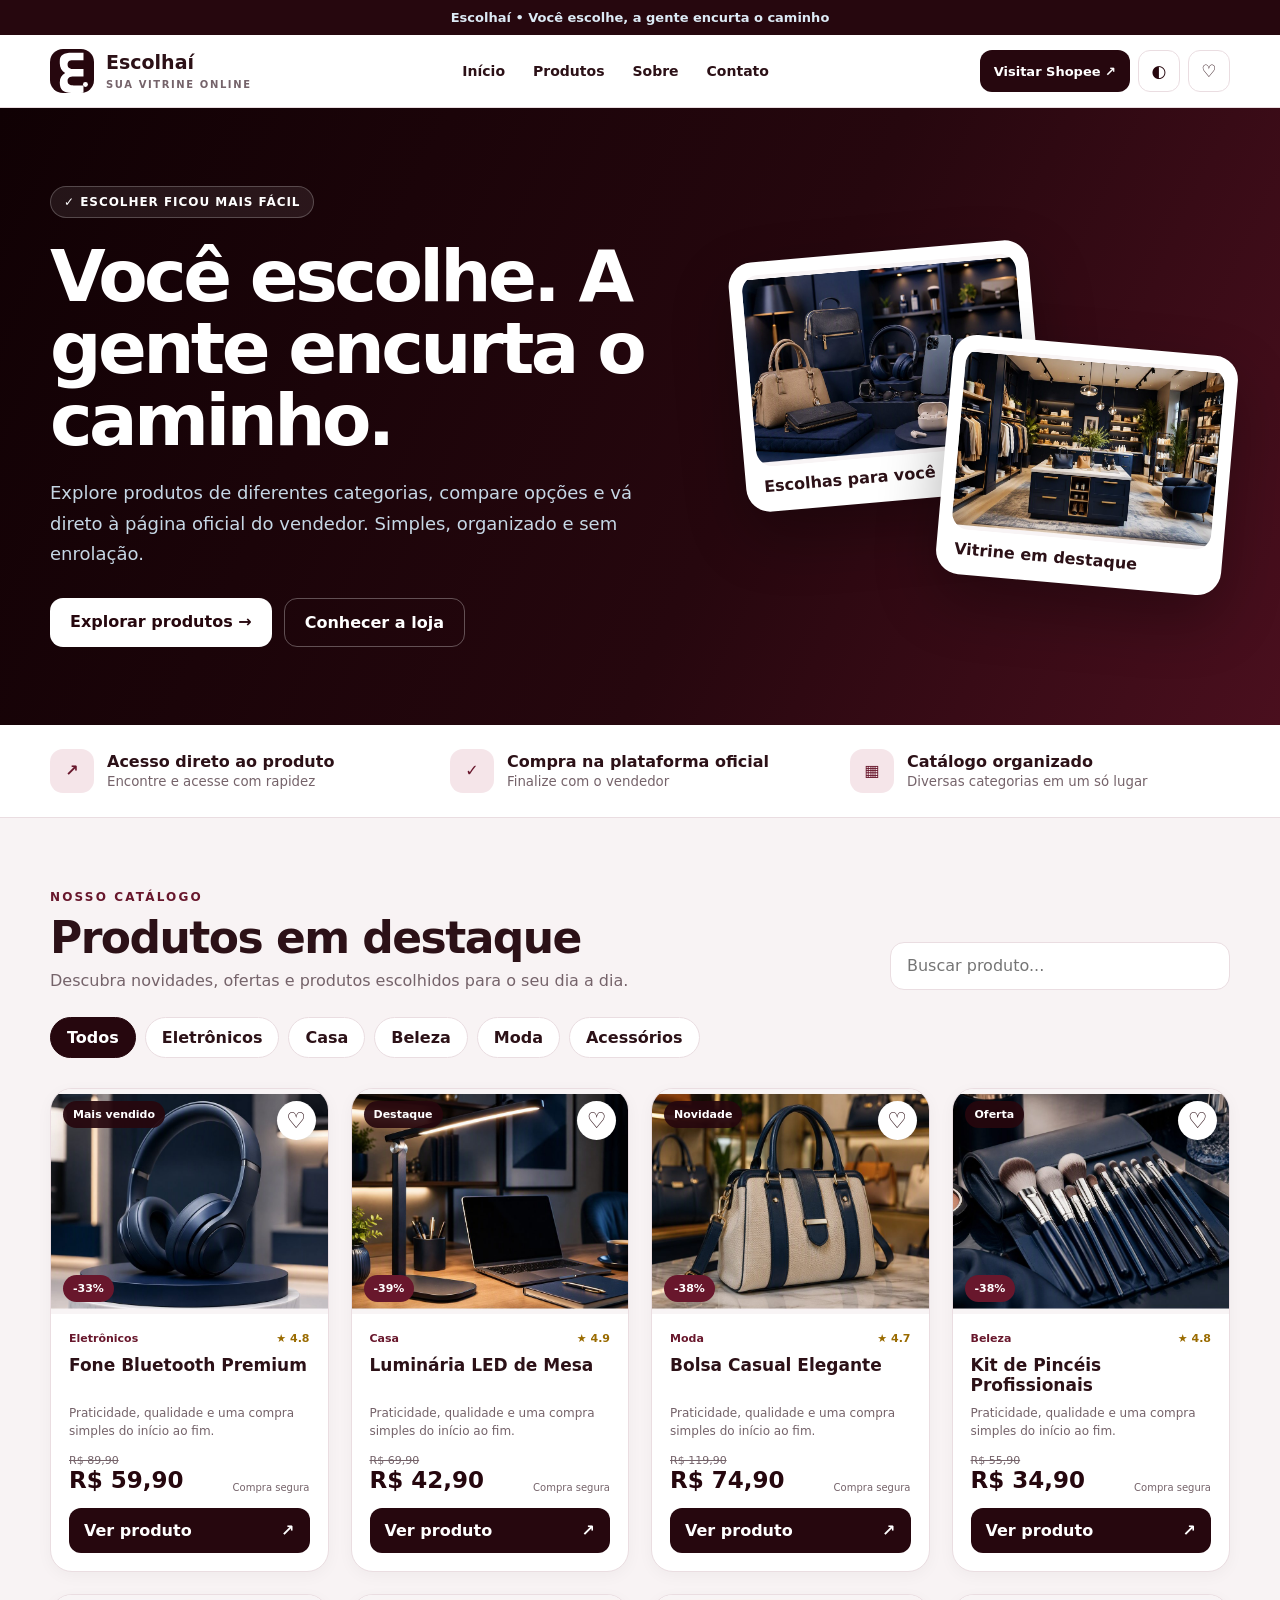
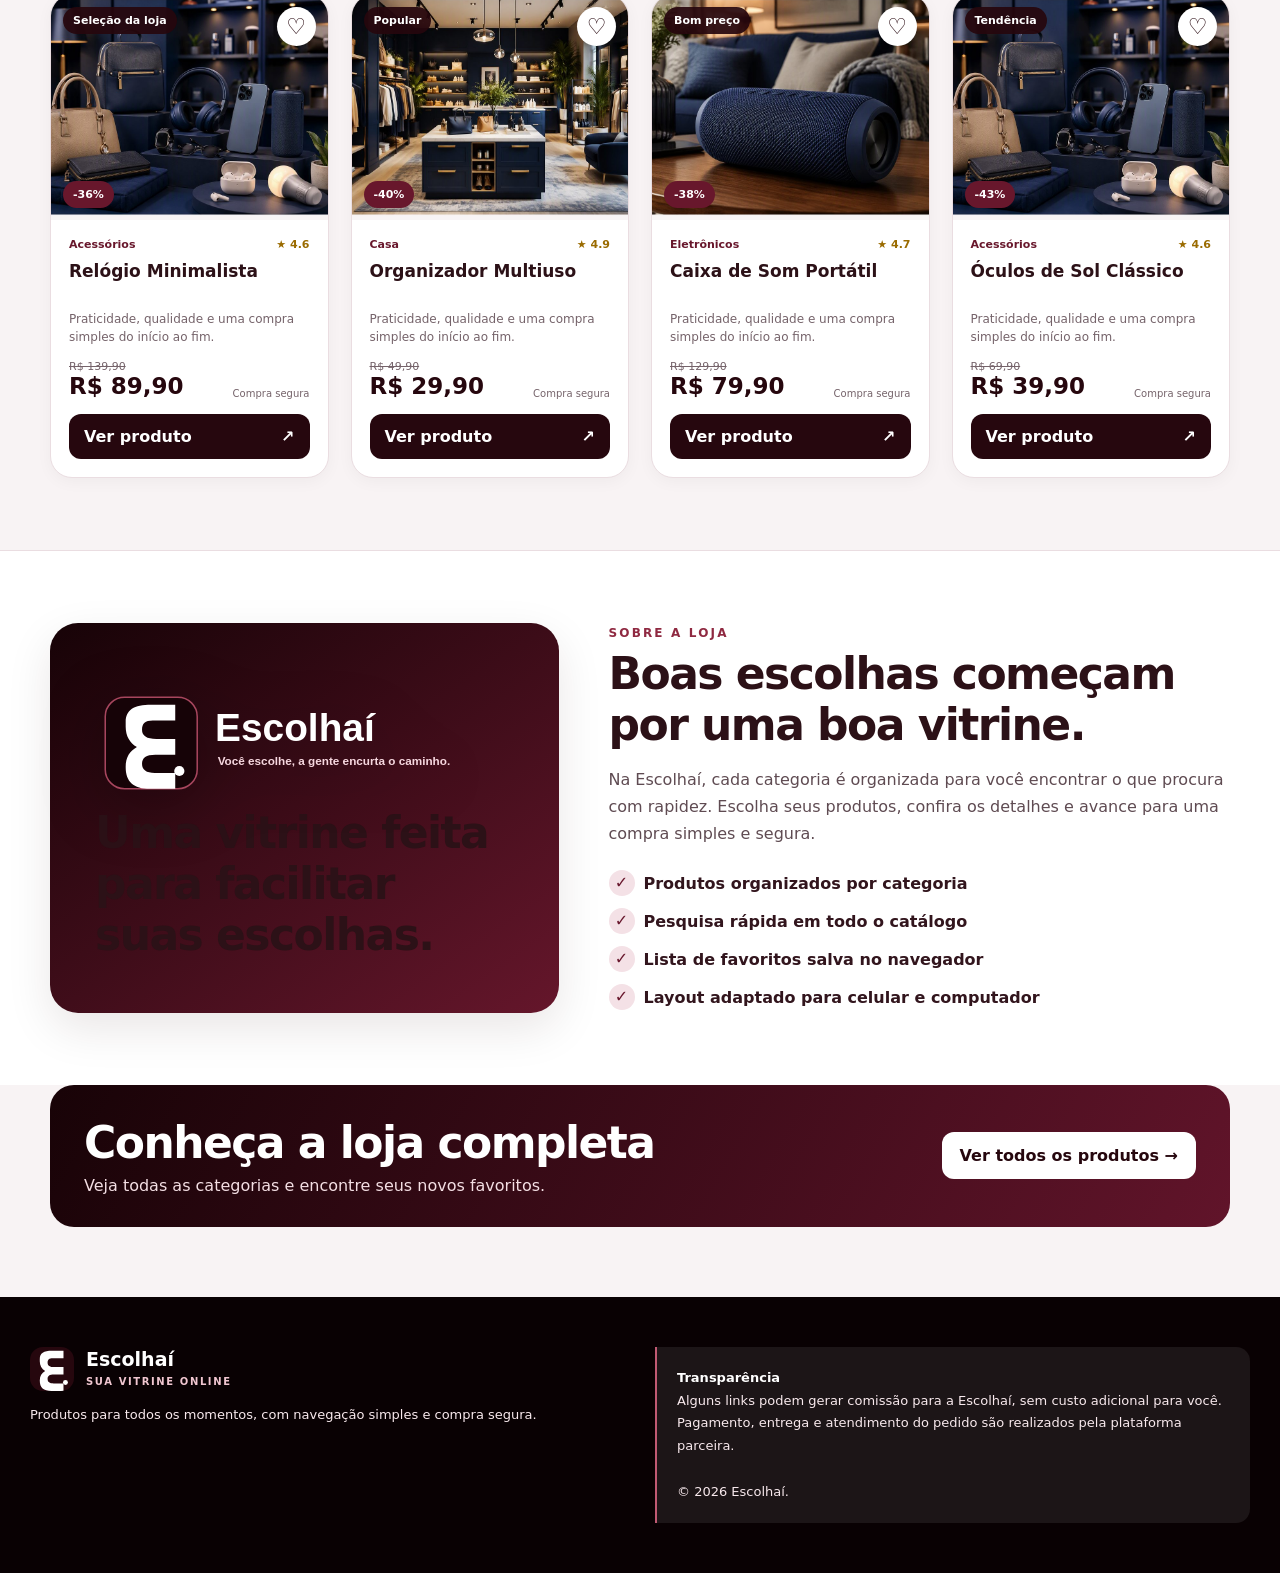
==== index.html @ 3d6a6bb5 "Corrige textos, contraste e página de produtos" ====
<!doctype html>
<html lang="pt-BR"><head><meta charset="utf-8"><meta name="viewport" content="width=device-width,initial-scale=1"><meta name="theme-color" content="#26070e"><meta name="description" content="Escolhaí — produtos selecionados para todos os momentos."><link rel="icon" href="images/escolhai-icon.svg" type="image/svg+xml"><title>Escolhaí — Você escolhe, a gente encurta o caminho</title>
<style>
:root{--navy:#26070e;--navy2:#3a0a15;--blue:#68172c;--blue2:#8d2942;--bg:#f8f3f4;--surface:#fff;--text:#2c1117;--muted:#75636a;--line:#eadde1;--shadow:0 16px 45px rgba(38,7,14,.10)}
*{box-sizing:border-box}html{scroll-behavior:smooth}body{margin:0;background:var(--bg);color:var(--text);font-family:Inter,system-ui,-apple-system,"Segoe UI",Arial,sans-serif}a{color:inherit;text-decoration:none}button,input{font:inherit}.announcement{background:var(--navy);color:#dceaf5;text-align:center;padding:10px 15px;font-size:13px;font-weight:700}header{position:sticky;top:0;z-index:40;background:rgba(255,255,255,.96);border-bottom:1px solid var(--line);backdrop-filter:blur(12px)}.nav{max-width:1220px;margin:auto;padding:14px 20px;display:flex;align-items:center;justify-content:space-between;gap:24px}.brand{display:flex;align-items:center;gap:12px}.logo{width:44px;height:44px;border-radius:13px;background:linear-gradient(145deg,#1a0308,#68172c);display:grid;place-items:center;color:#fff;font-weight:900;font-size:21px;box-shadow:0 8px 22px rgba(38,7,14,.24)}.brand b{display:block;font-size:19px}.brand small{color:var(--muted);font-size:10px;letter-spacing:.16em;font-weight:800}.links{display:flex;gap:28px;font-size:14px;font-weight:750}.links a:hover{color:var(--blue)}.tools{display:flex;gap:8px}.tool{border:1px solid var(--line);background:#fff;color:var(--navy);height:42px;min-width:42px;border-radius:12px;cursor:pointer;font-size:17px}.tool.active{background:var(--navy);color:#fff}.hero{background:linear-gradient(115deg,#100104 0%,#26070e 58%,#4a0f1e 100%);color:#fff;overflow:hidden}.hero-inner{max-width:1220px;margin:auto;padding:78px 20px;display:grid;grid-template-columns:1.12fr .88fr;gap:60px;align-items:center}.kicker{display:inline-flex;gap:8px;align-items:center;padding:8px 13px;border:1px solid rgba(255,255,255,.22);border-radius:999px;background:rgba(255,255,255,.08);font-size:12px;font-weight:850;letter-spacing:.08em}h1{font-size:clamp(46px,6vw,72px);line-height:1;letter-spacing:-.05em;margin:22px 0}.hero p{max-width:630px;color:#c6d7e5;font-size:18px;line-height:1.7}.actions{display:flex;gap:12px;flex-wrap:wrap;margin-top:28px}.btn{padding:14px 20px;border-radius:13px;font-weight:850}.btn-primary{background:#fff;color:var(--navy)}.btn-secondary{border:1px solid rgba(255,255,255,.3)}.showcase{position:relative;min-height:350px}.showcase-card{position:absolute;background:#fff;color:var(--text);border-radius:24px;padding:13px;box-shadow:0 25px 60px rgba(0,0,0,.3)}.showcase-card img{display:block;width:100%;border-radius:17px}.showcase-card.one{width:61%;left:0;top:10px;transform:rotate(-5deg)}.showcase-card.two{width:58%;right:0;bottom:7px;transform:rotate(5deg)}.showcase-card b{display:block;padding:10px 5px 3px}.trust{background:#fff;border-bottom:1px solid var(--line)}.trust-inner{max-width:1220px;margin:auto;padding:24px 20px;display:grid;grid-template-columns:repeat(3,1fr);gap:20px}.trust-item{display:flex;align-items:center;gap:13px}.trust-icon{width:44px;height:44px;border-radius:13px;background:#f5e5e9;color:var(--blue);display:grid;place-items:center;font-weight:900}.trust-item b{display:block}.trust-item small{color:var(--muted)}section{max-width:1220px;margin:auto;padding:72px 20px}.section-head{display:flex;justify-content:space-between;align-items:end;gap:25px}.eyebrow{color:var(--blue);font-size:12px;letter-spacing:.18em;font-weight:900}h2{font-size:clamp(32px,4vw,44px);letter-spacing:-.035em;margin:8px 0}.section-head p{color:var(--muted);margin:0}.search{width:340px;max-width:100%;height:48px;border:1px solid var(--line);background:#fff;border-radius:14px;padding:0 16px;color:var(--text);outline:none}.filters{display:flex;gap:9px;margin:27px 0;overflow:auto;padding-bottom:3px}.filter{border:1px solid var(--line);background:#fff;padding:10px 16px;border-radius:999px;font-weight:800;color:var(--text);white-space:nowrap;cursor:pointer}.filter.active{background:var(--navy);color:#fff;border-color:var(--navy)}.grid{display:grid;grid-template-columns:repeat(4,1fr);gap:22px}.product-card{background:#fff;border:1px solid var(--line);border-radius:22px;overflow:hidden;box-shadow:0 4px 16px rgba(38,7,14,.04);transition:.25s}.product-card:hover{transform:translateY(-5px);box-shadow:var(--shadow)}.product-image{position:relative;background:#dce8f1}.product-image img{width:100%;height:225px;object-fit:cover;display:block}.badge,.discount{position:absolute;color:#fff;border-radius:999px;font-size:11px;font-weight:900;padding:7px 10px}.badge{top:12px;left:12px;background:rgba(38,7,14,.92)}.discount{bottom:12px;left:12px;background:#68172c}.heart{position:absolute;right:12px;top:12px;border:0;width:39px;height:39px;border-radius:50%;background:#fff;color:var(--navy);font-size:22px;cursor:pointer;box-shadow:0 4px 12px rgba(0,0,0,.12)}.heart.on{background:var(--navy);color:#fff}.product-info{padding:18px}.row{display:flex;justify-content:space-between;gap:10px;font-size:11px;font-weight:800}.category{color:var(--blue)}.rating{color:#9a6b00}.product-info h3{font-size:17px;margin:10px 0 7px;min-height:42px}.description{font-size:12px;line-height:1.5;color:var(--muted);margin:0 0 14px}.price-line{display:flex;justify-content:space-between;align-items:end;gap:7px}.old-price{display:block;color:var(--muted);font-size:11px;text-decoration:line-through}.price-line strong{font-size:23px;color:var(--navy)}.installment{color:var(--muted);font-size:10px}.buy{display:flex;justify-content:space-between;align-items:center;background:var(--navy);color:#fff;margin-top:15px;padding:13px 15px;border-radius:12px;font-weight:850}.buy:hover{background:var(--blue)}.empty{display:none;background:#fff;border:1px dashed var(--line);border-radius:20px;padding:45px;text-align:center;color:var(--muted)}.about-bg{background:#fff;border-top:1px solid var(--line)}.about{display:grid;grid-template-columns:.9fr 1.1fr;gap:50px;align-items:center}.about-visual{background:linear-gradient(140deg,var(--navy),var(--blue));border-radius:28px;padding:45px;color:#fff;min-height:390px;display:flex;flex-direction:column;justify-content:flex-end;box-shadow:var(--shadow)}.about-visual .big{font-size:90px;line-height:1}.about p{color:var(--muted);line-height:1.7}.checklist{display:grid;gap:12px;margin-top:22px}.check{font-weight:750}.check span{display:inline-grid;place-items:center;width:26px;height:26px;border-radius:50%;background:#f4e1e6;color:var(--blue);margin-right:9px}footer{background:#120206;color:#fff;padding:50px 20px}.footer{max-width:1220px;margin:auto;display:grid;grid-template-columns:1fr 1fr;gap:30px}.footer p,.notice{color:#98adbe;line-height:1.7;font-size:13px}.notice{border-left:2px solid #64172b;padding-left:18px}body.dark{--bg:#16070b;--surface:#2b0d15;--text:#eef5fa;--muted:#9eb0bf;--line:#55202d}body.dark header,body.dark .trust,body.dark .product-card,body.dark .filter,body.dark .search,body.dark .tool,body.dark .about-bg{background:#280c14;color:var(--text)}body.dark .price-line strong{color:#e6a6b5}
@media(max-width:950px){.links{display:none}.hero-inner,.about{grid-template-columns:1fr}.showcase{min-height:330px;max-width:560px}.grid{grid-template-columns:repeat(2,1fr)}.trust-inner{grid-template-columns:1fr}.section-head{align-items:stretch;flex-direction:column}.search{width:100%}}@media(max-width:580px){.hero-inner{padding-top:55px}h1{font-size:47px}.showcase{min-height:265px}.grid{grid-template-columns:1fr}.footer{grid-template-columns:1fr}.brand small{display:none}}

.shop-top{display:inline-flex;align-items:center;background:#26070e;color:#fff;padding:11px 14px;border-radius:12px;font-size:13px;font-weight:850}.product-image{overflow:hidden}.product-image img{transition:transform .35s ease}.product-card:hover .product-image img{transform:scale(1.04)}.product-image .discount{z-index:2}.brand-tagline{color:#f0c8d2!important}.mobile-note{display:none}.price-alert{margin-top:22px;padding:15px 17px;border:1px solid #d9bec5;background:#f5e9ec;color:#51202d;border-radius:14px;font-size:12px;line-height:1.55}@media(max-width:950px){.shop-top{display:none}.mobile-note{display:block;text-align:center;background:#26070e;color:#fff;padding:12px;font-weight:800}}

.brand-icon{width:44px;height:44px;border-radius:13px;display:block}.about-logo{width:min(100%,520px);height:auto;filter:drop-shadow(0 14px 30px rgba(0,0,0,.28))}.product-image:after{display:none!important}.discount{background:#68172c!important}.price-alert{display:none!important}.about-bg,body.dark .about-bg{background:#fff!important}.about-visual{background:linear-gradient(145deg,#170307,#65162b)!important}.about .eyebrow,body.dark .about .eyebrow{color:#8f2941!important}.about h2,body.dark .about h2{color:#2c1117!important}.about p,body.dark .about p{color:#5f4b52!important}.about .check,body.dark .about .check{color:#32151d!important}.about .check span,body.dark .about .check span{background:#f4e1e6!important;color:#68172c!important}footer{background:#090103!important}.footer,.footer b,.footer .brand b{color:#fff!important}.footer p,.footer .notice{color:#f8e9ed!important}.footer small{color:#f0c6d0!important}.footer .notice{background:rgba(255,255,255,.08)!important;border-left-color:#c15a73!important;padding:20px!important;border-radius:0 14px 14px 0!important;line-height:1.75!important}.footer .notice b{color:#fff!important}.catalog-cta{max-width:1220px;margin:0 auto 70px;padding:0 20px}.catalog-cta>div{background:linear-gradient(120deg,#180307,#61142a);border-radius:24px;color:#fff;padding:32px 34px;display:flex;align-items:center;justify-content:space-between;gap:22px}.catalog-cta h2{color:#fff;margin:0 0 8px}.catalog-cta p{color:#f4dfe4;margin:0}.catalog-cta a{background:#fff;color:#26070e;padding:14px 18px;border-radius:12px;font-weight:900}.catalog-page .hero,.catalog-page .trust,.catalog-page .about-bg,.catalog-page .mobile-note,.catalog-page .catalog-cta{display:none}.catalog-page main{min-height:70vh}.catalog-page #produtos{padding-top:55px}@media(max-width:700px){.catalog-cta>div{flex-direction:column;align-items:flex-start}.catalog-cta a{width:100%;text-align:center}.footer .notice{font-size:13px!important}}
</style></head><body>
<div class="announcement">Escolhaí • Você escolhe, a gente encurta o caminho</div>
<header><div class="nav"><a class="brand" href="index.html"><img class="brand-icon" src="images/escolhai-icon.svg" alt="" aria-hidden="true"><span><b>Escolhaí</b><small>SUA VITRINE ONLINE</small></span></a><nav class="links"><a href="#inicio">Início</a><a href="produtos.html">Produtos</a><a href="#sobre">Sobre</a><a href="#contato">Contato</a></nav><div class="tools"><a class="shop-top" href="https://shopee.com.br/" target="_blank" rel="nofollow sponsored noopener">Visitar Shopee ↗</a><button class="tool" id="theme" type="button" aria-label="Alternar tema">◐</button><button class="tool" id="favFilter" type="button" aria-label="Mostrar favoritos">♡ <small id="favCount"></small></button></div></div></header>
<div class="mobile-note"><a href="https://shopee.com.br/" target="_blank" rel="nofollow sponsored noopener">Visitar Shopee ↗</a></div><main><div class="hero" id="inicio"><div class="hero-inner"><div><span class="kicker">✓ ESCOLHER FICOU MAIS FÁCIL</span><h1>Você escolhe. A gente encurta o caminho.</h1><p>Explore produtos de diferentes categorias, compare opções e vá direto à página oficial do vendedor. Simples, organizado e sem enrolação.</p><div class="actions"><a class="btn btn-primary" href="produtos.html">Explorar produtos →</a><a class="btn btn-secondary" href="#sobre">Conhecer a loja</a></div></div><div class="showcase"><div class="showcase-card one"><img src="images/hero-produtos.jpg" alt="Fone Bluetooth" loading="eager"><b>Escolhas para você</b></div><div class="showcase-card two"><img src="images/hero-loja.jpg" alt="Relógio" loading="eager"><b>Vitrine em destaque</b></div></div></div></div>
<div class="trust"><div class="trust-inner"><div class="trust-item"><span class="trust-icon">↗</span><div><b>Acesso direto ao produto</b><small>Encontre e acesse com rapidez</small></div></div><div class="trust-item"><span class="trust-icon">✓</span><div><b>Compra na plataforma oficial</b><small>Finalize com o vendedor</small></div></div><div class="trust-item"><span class="trust-icon">▦</span><div><b>Catálogo organizado</b><small>Diversas categorias em um só lugar</small></div></div></div></div>
<section id="produtos"><div class="section-head"><div><div class="eyebrow">NOSSO CATÁLOGO</div><h2>Produtos em destaque</h2><p>Descubra novidades, ofertas e produtos escolhidos para o seu dia a dia.</p></div><input class="search" id="search" type="search" placeholder="Buscar produto..." aria-label="Buscar produto"></div><div class="filters"><button class="filter active" data-cat="Todos">Todos</button><button class="filter" data-cat="Eletrônicos">Eletrônicos</button><button class="filter" data-cat="Casa">Casa</button><button class="filter" data-cat="Beleza">Beleza</button><button class="filter" data-cat="Moda">Moda</button><button class="filter" data-cat="Acessórios">Acessórios</button></div><div class="grid" id="grid"><!-- PRODUCTS_START -->
<article class="product-card" data-name="fone bluetooth premium" data-cat="Eletrônicos" data-id="1"><div class="product-image"><img src="images/fone-bluetooth.jpg" alt="Fone Bluetooth Premium" loading="lazy"><span class="badge">Mais vendido</span><span class="discount">-33%</span><button class="heart" type="button" data-fav="1" aria-label="Favoritar Fone Bluetooth Premium">♡</button></div><div class="product-info"><div class="row"><span class="category">Eletrônicos</span><span class="rating">★ 4.8</span></div><h3>Fone Bluetooth Premium</h3><p class="description">Praticidade, qualidade e uma compra simples do início ao fim.</p><div class="price-line"><div><span class="old-price">R$ 89,90</span><strong>R$ 59,90</strong></div><span class="installment">Compra segura</span></div><a class="buy" href="https://shopee.com.br/" target="_blank" rel="nofollow sponsored noopener">Ver produto <span>↗</span></a></div></article>
<article class="product-card" data-name="luminária led de mesa" data-cat="Casa" data-id="2"><div class="product-image"><img src="images/luminaria-led.jpg" alt="Luminária LED de Mesa" loading="lazy"><span class="badge">Destaque</span><span class="discount">-39%</span><button class="heart" type="button" data-fav="2" aria-label="Favoritar Luminária LED de Mesa">♡</button></div><div class="product-info"><div class="row"><span class="category">Casa</span><span class="rating">★ 4.9</span></div><h3>Luminária LED de Mesa</h3><p class="description">Praticidade, qualidade e uma compra simples do início ao fim.</p><div class="price-line"><div><span class="old-price">R$ 69,90</span><strong>R$ 42,90</strong></div><span class="installment">Compra segura</span></div><a class="buy" href="https://shopee.com.br/" target="_blank" rel="nofollow sponsored noopener">Ver produto <span>↗</span></a></div></article>
<article class="product-card" data-name="bolsa casual elegante" data-cat="Moda" data-id="3"><div class="product-image"><img src="images/bolsa-casual.jpg" alt="Bolsa Casual Elegante" loading="lazy"><span class="badge">Novidade</span><span class="discount">-38%</span><button class="heart" type="button" data-fav="3" aria-label="Favoritar Bolsa Casual Elegante">♡</button></div><div class="product-info"><div class="row"><span class="category">Moda</span><span class="rating">★ 4.7</span></div><h3>Bolsa Casual Elegante</h3><p class="description">Praticidade, qualidade e uma compra simples do início ao fim.</p><div class="price-line"><div><span class="old-price">R$ 119,90</span><strong>R$ 74,90</strong></div><span class="installment">Compra segura</span></div><a class="buy" href="https://shopee.com.br/" target="_blank" rel="nofollow sponsored noopener">Ver produto <span>↗</span></a></div></article>
<article class="product-card" data-name="kit de pincéis profissionais" data-cat="Beleza" data-id="4"><div class="product-image"><img src="images/kit-pinceis.jpg" alt="Kit de Pincéis Profissionais" loading="lazy"><span class="badge">Oferta</span><span class="discount">-38%</span><button class="heart" type="button" data-fav="4" aria-label="Favoritar Kit de Pincéis Profissionais">♡</button></div><div class="product-info"><div class="row"><span class="category">Beleza</span><span class="rating">★ 4.8</span></div><h3>Kit de Pincéis Profissionais</h3><p class="description">Praticidade, qualidade e uma compra simples do início ao fim.</p><div class="price-line"><div><span class="old-price">R$ 55,90</span><strong>R$ 34,90</strong></div><span class="installment">Compra segura</span></div><a class="buy" href="https://shopee.com.br/" target="_blank" rel="nofollow sponsored noopener">Ver produto <span>↗</span></a></div></article>
<article class="product-card" data-name="relógio minimalista" data-cat="Acessórios" data-id="5"><div class="product-image"><img src="images/relogio.jpg" alt="Relógio Minimalista" loading="lazy"><span class="badge">Seleção da loja</span><span class="discount">-36%</span><button class="heart" type="button" data-fav="5" aria-label="Favoritar Relógio Minimalista">♡</button></div><div class="product-info"><div class="row"><span class="category">Acessórios</span><span class="rating">★ 4.6</span></div><h3>Relógio Minimalista</h3><p class="description">Praticidade, qualidade e uma compra simples do início ao fim.</p><div class="price-line"><div><span class="old-price">R$ 139,90</span><strong>R$ 89,90</strong></div><span class="installment">Compra segura</span></div><a class="buy" href="https://shopee.com.br/" target="_blank" rel="nofollow sponsored noopener">Ver produto <span>↗</span></a></div></article>
<article class="product-card" data-name="organizador multiuso" data-cat="Casa" data-id="6"><div class="product-image"><img src="images/organizador.jpg" alt="Organizador Multiuso" loading="lazy"><span class="badge">Popular</span><span class="discount">-40%</span><button class="heart" type="button" data-fav="6" aria-label="Favoritar Organizador Multiuso">♡</button></div><div class="product-info"><div class="row"><span class="category">Casa</span><span class="rating">★ 4.9</span></div><h3>Organizador Multiuso</h3><p class="description">Praticidade, qualidade e uma compra simples do início ao fim.</p><div class="price-line"><div><span class="old-price">R$ 49,90</span><strong>R$ 29,90</strong></div><span class="installment">Compra segura</span></div><a class="buy" href="https://shopee.com.br/" target="_blank" rel="nofollow sponsored noopener">Ver produto <span>↗</span></a></div></article>
<article class="product-card" data-name="caixa de som portátil" data-cat="Eletrônicos" data-id="7"><div class="product-image"><img src="images/caixa-som.jpg" alt="Caixa de Som Portátil" loading="lazy"><span class="badge">Bom preço</span><span class="discount">-38%</span><button class="heart" type="button" data-fav="7" aria-label="Favoritar Caixa de Som Portátil">♡</button></div><div class="product-info"><div class="row"><span class="category">Eletrônicos</span><span class="rating">★ 4.7</span></div><h3>Caixa de Som Portátil</h3><p class="description">Praticidade, qualidade e uma compra simples do início ao fim.</p><div class="price-line"><div><span class="old-price">R$ 129,90</span><strong>R$ 79,90</strong></div><span class="installment">Compra segura</span></div><a class="buy" href="https://shopee.com.br/" target="_blank" rel="nofollow sponsored noopener">Ver produto <span>↗</span></a></div></article>
<article class="product-card" data-name="óculos de sol clássico" data-cat="Acessórios" data-id="8"><div class="product-image"><img src="images/oculos.jpg" alt="Óculos de Sol Clássico" loading="lazy"><span class="badge">Tendência</span><span class="discount">-43%</span><button class="heart" type="button" data-fav="8" aria-label="Favoritar Óculos de Sol Clássico">♡</button></div><div class="product-info"><div class="row"><span class="category">Acessórios</span><span class="rating">★ 4.6</span></div><h3>Óculos de Sol Clássico</h3><p class="description">Praticidade, qualidade e uma compra simples do início ao fim.</p><div class="price-line"><div><span class="old-price">R$ 69,90</span><strong>R$ 39,90</strong></div><span class="installment">Compra segura</span></div><a class="buy" href="https://shopee.com.br/" target="_blank" rel="nofollow sponsored noopener">Ver produto <span>↗</span></a></div></article>
<!-- PRODUCTS_END -->
<!-- PRODUCTS_END --></div><div class="empty" id="empty">Nenhum produto encontrado.</div></section>
<div class="about-bg" id="sobre"><section class="about"><div class="about-visual"><img class="about-logo" src="images/escolhai-logo-claro.svg" alt="Escolhaí — Você escolhe, a gente encurta o caminho"><h2>Uma vitrine feita para facilitar suas escolhas.</h2></div><div><div class="eyebrow">SOBRE A LOJA</div><h2>Boas escolhas começam por uma boa vitrine.</h2><p>Na Escolhaí, cada categoria é organizada para você encontrar o que procura com rapidez. Escolha seus produtos, confira os detalhes e avance para uma compra simples e segura.</p><div class="checklist"><div class="check"><span>✓</span>Produtos organizados por categoria</div><div class="check"><span>✓</span>Pesquisa rápida em todo o catálogo</div><div class="check"><span>✓</span>Lista de favoritos salva no navegador</div><div class="check"><span>✓</span>Layout adaptado para celular e computador</div></div></div></section></div><div class="catalog-cta"><div><div><h2>Conheça a loja completa</h2><p>Veja todas as categorias e encontre seus novos favoritos.</p></div><a href="produtos.html">Ver todos os produtos →</a></div></div></main>
<footer id="contato"><div class="footer"><div><div class="brand"><img class="brand-icon" src="images/escolhai-icon.svg" alt="" aria-hidden="true"><span><b>Escolhaí</b><small>SUA VITRINE ONLINE</small></span></div><p>Produtos para todos os momentos, com navegação simples e compra segura.</p></div><div class="notice"><b>Transparência</b><br>Alguns links podem gerar comissão para a Escolhaí, sem custo adicional para você. Pagamento, entrega e atendimento do pedido são realizados pela plataforma parceira.<br><br>© 2026 Escolhaí.</div></div></footer>
<script>
(function(){
  var cards=[].slice.call(document.querySelectorAll('.product-card')), selected='Todos', onlyFav=false, likes=[];
  try{likes=JSON.parse(localStorage.getItem('escolhai-favorites')||'[]')||[];}catch(e){likes=[];}
  function count(){document.getElementById('favCount').textContent=likes.length?likes.length:'';}
  function paint(){
    var q=(document.getElementById('search').value||'').toLowerCase(), visible=0;
    cards.forEach(function(card){var id=Number(card.getAttribute('data-id'));var okCat=selected==='Todos'||card.getAttribute('data-cat')===selected;var okSearch=card.getAttribute('data-name').indexOf(q)>-1;var okFav=!onlyFav||likes.indexOf(id)>-1;var show=okCat&&okSearch&&okFav;card.style.display=show?'':'none';if(show)visible++;var heart=card.querySelector('.heart');heart.className=likes.indexOf(id)>-1?'heart on':'heart';heart.textContent=likes.indexOf(id)>-1?'♥':'♡';});
    document.getElementById('empty').style.display=visible?'none':'block';count();
  }
  [].slice.call(document.querySelectorAll('.filter')).forEach(function(btn){btn.onclick=function(){selected=btn.getAttribute('data-cat');[].slice.call(document.querySelectorAll('.filter')).forEach(function(b){b.className='filter';});btn.className='filter active';paint();};});
  [].slice.call(document.querySelectorAll('.heart')).forEach(function(btn){btn.onclick=function(){var id=Number(btn.getAttribute('data-fav')),i=likes.indexOf(id);if(i>-1)likes.splice(i,1);else likes.push(id);try{localStorage.setItem('escolhai-favorites',JSON.stringify(likes));}catch(e){}paint();};});
  document.getElementById('search').oninput=paint;
  document.getElementById('favFilter').onclick=function(){onlyFav=!onlyFav;this.className=onlyFav?'tool active':'tool';paint();};
  document.getElementById('theme').onclick=function(){document.body.classList.toggle('dark');try{localStorage.setItem('escolhai-theme',document.body.classList.contains('dark')?'dark':'light');}catch(e){}};
  try{if(localStorage.getItem('escolhai-theme')==='dark')document.body.classList.add('dark');}catch(e){}
  paint();
})();
</script></body></html>
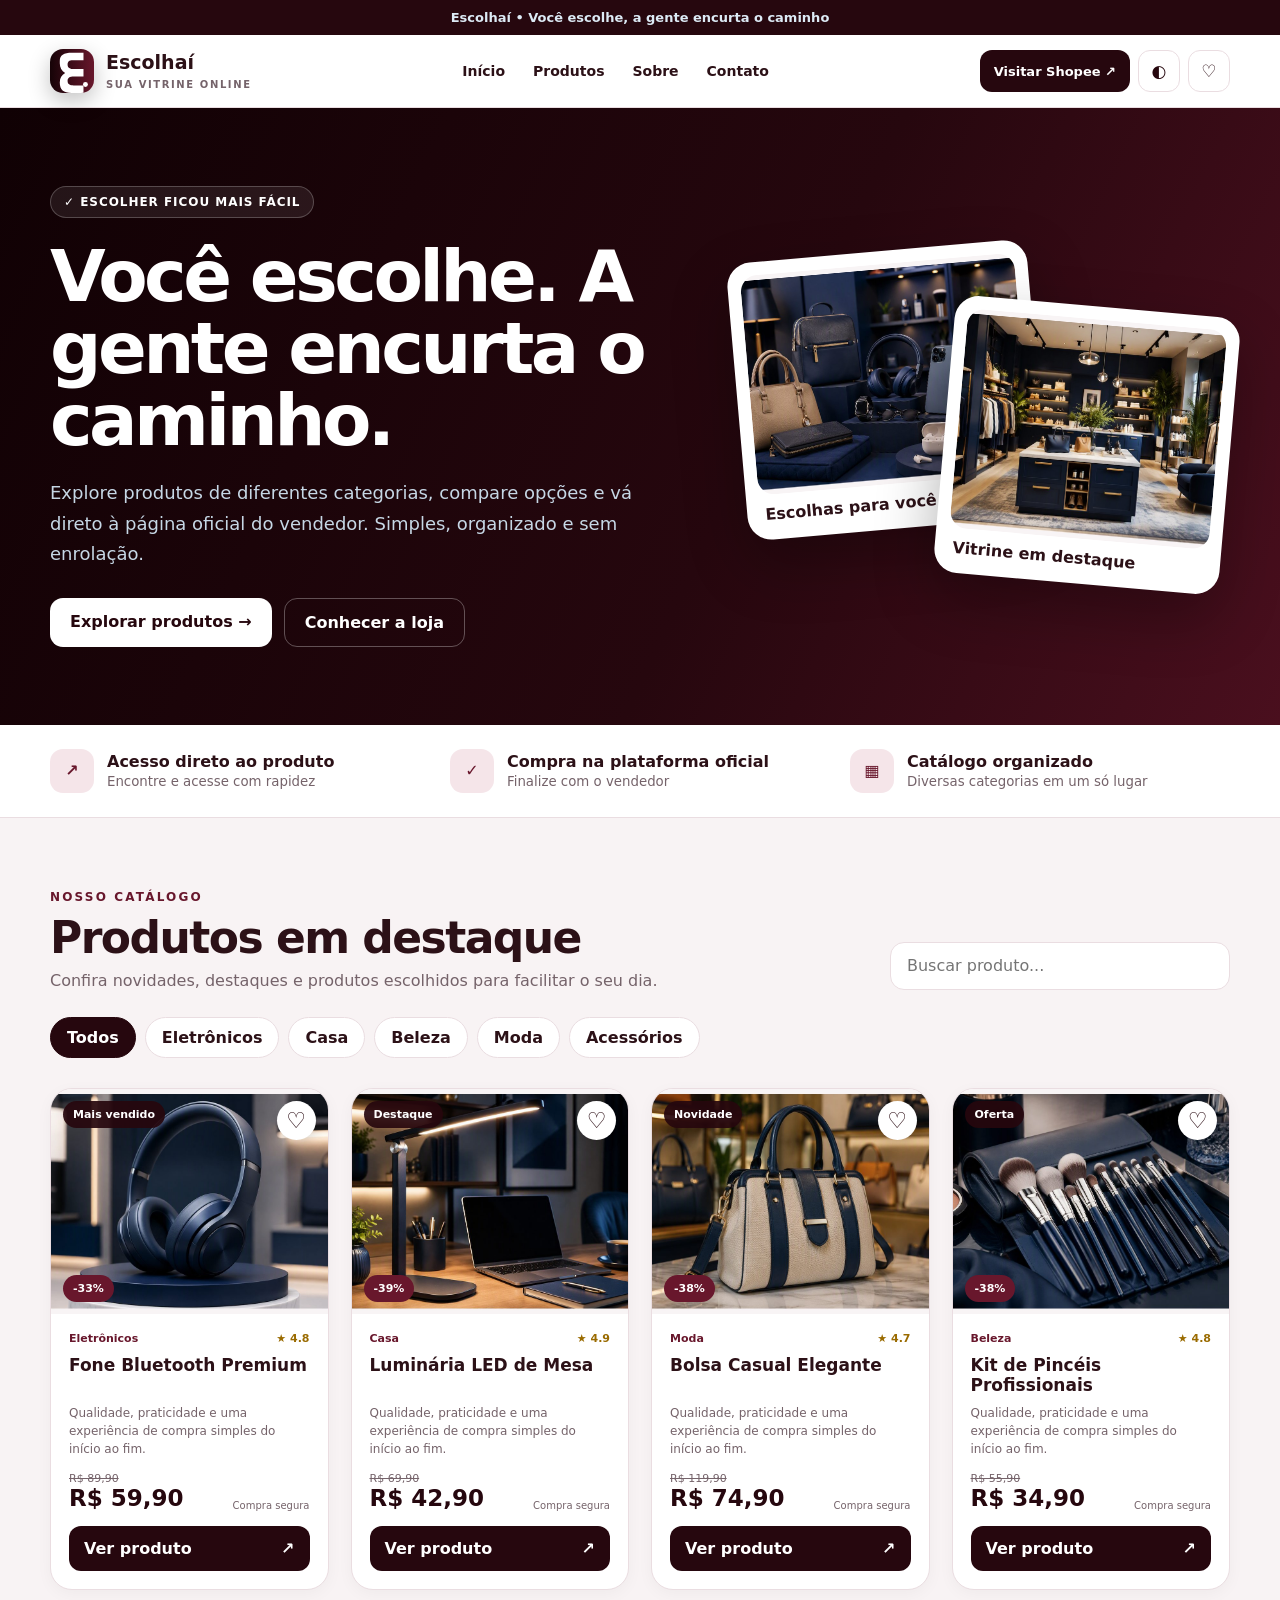
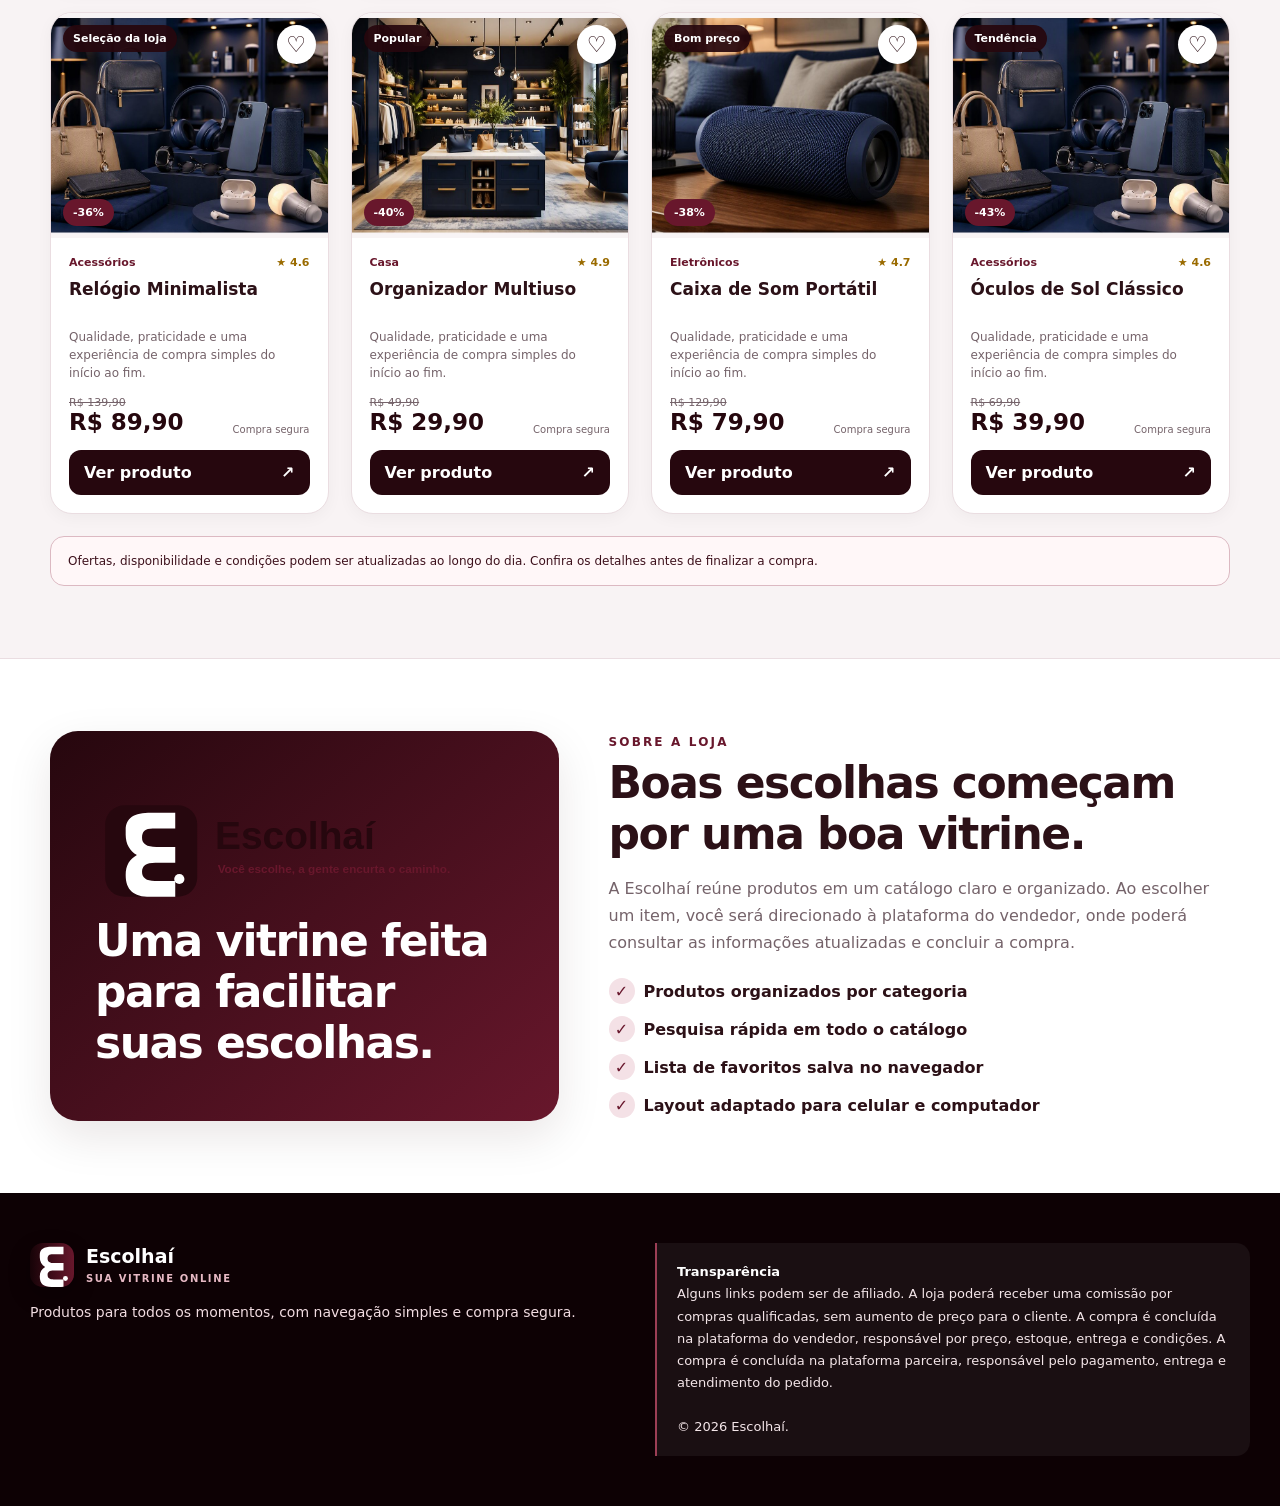
==== commit 75743845: "Aplica correção definitiva de textos e contraste" ====
--- a/index.html
+++ b/index.html
@@ -1,5 +1,5 @@
 <!doctype html>
-<html lang="pt-BR"><head><meta charset="utf-8"><meta name="viewport" content="width=device-width,initial-scale=1"><meta name="theme-color" content="#26070e"><meta name="description" content="Escolhaí — produtos selecionados para todos os momentos."><link rel="icon" href="images/escolhai-icon.svg" type="image/svg+xml"><title>Escolhaí — Você escolhe, a gente encurta o caminho</title>
+<html lang="pt-BR"><head><meta charset="utf-8"><meta name="viewport" content="width=device-width,initial-scale=1"><meta name="theme-color" content="#26070e"><meta name="description" content="Escolhaí — produtos selecionados em uma loja moderna, organizada e fácil de navegar."><link rel="icon" href="images/escolhai-icon.svg" type="image/svg+xml"><title>Escolhaí — Você escolhe, a gente encurta o caminho</title>
 <style>
 :root{--navy:#26070e;--navy2:#3a0a15;--blue:#68172c;--blue2:#8d2942;--bg:#f8f3f4;--surface:#fff;--text:#2c1117;--muted:#75636a;--line:#eadde1;--shadow:0 16px 45px rgba(38,7,14,.10)}
 *{box-sizing:border-box}html{scroll-behavior:smooth}body{margin:0;background:var(--bg);color:var(--text);font-family:Inter,system-ui,-apple-system,"Segoe UI",Arial,sans-serif}a{color:inherit;text-decoration:none}button,input{font:inherit}.announcement{background:var(--navy);color:#dceaf5;text-align:center;padding:10px 15px;font-size:13px;font-weight:700}header{position:sticky;top:0;z-index:40;background:rgba(255,255,255,.96);border-bottom:1px solid var(--line);backdrop-filter:blur(12px)}.nav{max-width:1220px;margin:auto;padding:14px 20px;display:flex;align-items:center;justify-content:space-between;gap:24px}.brand{display:flex;align-items:center;gap:12px}.logo{width:44px;height:44px;border-radius:13px;background:linear-gradient(145deg,#1a0308,#68172c);display:grid;place-items:center;color:#fff;font-weight:900;font-size:21px;box-shadow:0 8px 22px rgba(38,7,14,.24)}.brand b{display:block;font-size:19px}.brand small{color:var(--muted);font-size:10px;letter-spacing:.16em;font-weight:800}.links{display:flex;gap:28px;font-size:14px;font-weight:750}.links a:hover{color:var(--blue)}.tools{display:flex;gap:8px}.tool{border:1px solid var(--line);background:#fff;color:var(--navy);height:42px;min-width:42px;border-radius:12px;cursor:pointer;font-size:17px}.tool.active{background:var(--navy);color:#fff}.hero{background:linear-gradient(115deg,#100104 0%,#26070e 58%,#4a0f1e 100%);color:#fff;overflow:hidden}.hero-inner{max-width:1220px;margin:auto;padding:78px 20px;display:grid;grid-template-columns:1.12fr .88fr;gap:60px;align-items:center}.kicker{display:inline-flex;gap:8px;align-items:center;padding:8px 13px;border:1px solid rgba(255,255,255,.22);border-radius:999px;background:rgba(255,255,255,.08);font-size:12px;font-weight:850;letter-spacing:.08em}h1{font-size:clamp(46px,6vw,72px);line-height:1;letter-spacing:-.05em;margin:22px 0}.hero p{max-width:630px;color:#c6d7e5;font-size:18px;line-height:1.7}.actions{display:flex;gap:12px;flex-wrap:wrap;margin-top:28px}.btn{padding:14px 20px;border-radius:13px;font-weight:850}.btn-primary{background:#fff;color:var(--navy)}.btn-secondary{border:1px solid rgba(255,255,255,.3)}.showcase{position:relative;min-height:350px}.showcase-card{position:absolute;background:#fff;color:var(--text);border-radius:24px;padding:13px;box-shadow:0 25px 60px rgba(0,0,0,.3)}.showcase-card img{display:block;width:100%;border-radius:17px}.showcase-card.one{width:61%;left:0;top:10px;transform:rotate(-5deg)}.showcase-card.two{width:58%;right:0;bottom:7px;transform:rotate(5deg)}.showcase-card b{display:block;padding:10px 5px 3px}.trust{background:#fff;border-bottom:1px solid var(--line)}.trust-inner{max-width:1220px;margin:auto;padding:24px 20px;display:grid;grid-template-columns:repeat(3,1fr);gap:20px}.trust-item{display:flex;align-items:center;gap:13px}.trust-icon{width:44px;height:44px;border-radius:13px;background:#f5e5e9;color:var(--blue);display:grid;place-items:center;font-weight:900}.trust-item b{display:block}.trust-item small{color:var(--muted)}section{max-width:1220px;margin:auto;padding:72px 20px}.section-head{display:flex;justify-content:space-between;align-items:end;gap:25px}.eyebrow{color:var(--blue);font-size:12px;letter-spacing:.18em;font-weight:900}h2{font-size:clamp(32px,4vw,44px);letter-spacing:-.035em;margin:8px 0}.section-head p{color:var(--muted);margin:0}.search{width:340px;max-width:100%;height:48px;border:1px solid var(--line);background:#fff;border-radius:14px;padding:0 16px;color:var(--text);outline:none}.filters{display:flex;gap:9px;margin:27px 0;overflow:auto;padding-bottom:3px}.filter{border:1px solid var(--line);background:#fff;padding:10px 16px;border-radius:999px;font-weight:800;color:var(--text);white-space:nowrap;cursor:pointer}.filter.active{background:var(--navy);color:#fff;border-color:var(--navy)}.grid{display:grid;grid-template-columns:repeat(4,1fr);gap:22px}.product-card{background:#fff;border:1px solid var(--line);border-radius:22px;overflow:hidden;box-shadow:0 4px 16px rgba(38,7,14,.04);transition:.25s}.product-card:hover{transform:translateY(-5px);box-shadow:var(--shadow)}.product-image{position:relative;background:#dce8f1}.product-image img{width:100%;height:225px;object-fit:cover;display:block}.badge,.discount{position:absolute;color:#fff;border-radius:999px;font-size:11px;font-weight:900;padding:7px 10px}.badge{top:12px;left:12px;background:rgba(38,7,14,.92)}.discount{bottom:12px;left:12px;background:#68172c}.heart{position:absolute;right:12px;top:12px;border:0;width:39px;height:39px;border-radius:50%;background:#fff;color:var(--navy);font-size:22px;cursor:pointer;box-shadow:0 4px 12px rgba(0,0,0,.12)}.heart.on{background:var(--navy);color:#fff}.product-info{padding:18px}.row{display:flex;justify-content:space-between;gap:10px;font-size:11px;font-weight:800}.category{color:var(--blue)}.rating{color:#9a6b00}.product-info h3{font-size:17px;margin:10px 0 7px;min-height:42px}.description{font-size:12px;line-height:1.5;color:var(--muted);margin:0 0 14px}.price-line{display:flex;justify-content:space-between;align-items:end;gap:7px}.old-price{display:block;color:var(--muted);font-size:11px;text-decoration:line-through}.price-line strong{font-size:23px;color:var(--navy)}.installment{color:var(--muted);font-size:10px}.buy{display:flex;justify-content:space-between;align-items:center;background:var(--navy);color:#fff;margin-top:15px;padding:13px 15px;border-radius:12px;font-weight:850}.buy:hover{background:var(--blue)}.empty{display:none;background:#fff;border:1px dashed var(--line);border-radius:20px;padding:45px;text-align:center;color:var(--muted)}.about-bg{background:#fff;border-top:1px solid var(--line)}.about{display:grid;grid-template-columns:.9fr 1.1fr;gap:50px;align-items:center}.about-visual{background:linear-gradient(140deg,var(--navy),var(--blue));border-radius:28px;padding:45px;color:#fff;min-height:390px;display:flex;flex-direction:column;justify-content:flex-end;box-shadow:var(--shadow)}.about-visual .big{font-size:90px;line-height:1}.about p{color:var(--muted);line-height:1.7}.checklist{display:grid;gap:12px;margin-top:22px}.check{font-weight:750}.check span{display:inline-grid;place-items:center;width:26px;height:26px;border-radius:50%;background:#f4e1e6;color:var(--blue);margin-right:9px}footer{background:#120206;color:#fff;padding:50px 20px}.footer{max-width:1220px;margin:auto;display:grid;grid-template-columns:1fr 1fr;gap:30px}.footer p,.notice{color:#98adbe;line-height:1.7;font-size:13px}.notice{border-left:2px solid #64172b;padding-left:18px}body.dark{--bg:#16070b;--surface:#2b0d15;--text:#eef5fa;--muted:#9eb0bf;--line:#55202d}body.dark header,body.dark .trust,body.dark .product-card,body.dark .filter,body.dark .search,body.dark .tool,body.dark .about-bg{background:#280c14;color:var(--text)}body.dark .price-line strong{color:#e6a6b5}
@@ -7,25 +7,26 @@
 
 .shop-top{display:inline-flex;align-items:center;background:#26070e;color:#fff;padding:11px 14px;border-radius:12px;font-size:13px;font-weight:850}.product-image{overflow:hidden}.product-image img{transition:transform .35s ease}.product-card:hover .product-image img{transform:scale(1.04)}.product-image .discount{z-index:2}.brand-tagline{color:#f0c8d2!important}.mobile-note{display:none}.price-alert{margin-top:22px;padding:15px 17px;border:1px solid #d9bec5;background:#f5e9ec;color:#51202d;border-radius:14px;font-size:12px;line-height:1.55}@media(max-width:950px){.shop-top{display:none}.mobile-note{display:block;text-align:center;background:#26070e;color:#fff;padding:12px;font-weight:800}}
 
-.brand-icon{width:44px;height:44px;border-radius:13px;display:block}.about-logo{width:min(100%,520px);height:auto;filter:drop-shadow(0 14px 30px rgba(0,0,0,.28))}.product-image:after{display:none!important}.discount{background:#68172c!important}.price-alert{display:none!important}.about-bg,body.dark .about-bg{background:#fff!important}.about-visual{background:linear-gradient(145deg,#170307,#65162b)!important}.about .eyebrow,body.dark .about .eyebrow{color:#8f2941!important}.about h2,body.dark .about h2{color:#2c1117!important}.about p,body.dark .about p{color:#5f4b52!important}.about .check,body.dark .about .check{color:#32151d!important}.about .check span,body.dark .about .check span{background:#f4e1e6!important;color:#68172c!important}footer{background:#090103!important}.footer,.footer b,.footer .brand b{color:#fff!important}.footer p,.footer .notice{color:#f8e9ed!important}.footer small{color:#f0c6d0!important}.footer .notice{background:rgba(255,255,255,.08)!important;border-left-color:#c15a73!important;padding:20px!important;border-radius:0 14px 14px 0!important;line-height:1.75!important}.footer .notice b{color:#fff!important}.catalog-cta{max-width:1220px;margin:0 auto 70px;padding:0 20px}.catalog-cta>div{background:linear-gradient(120deg,#180307,#61142a);border-radius:24px;color:#fff;padding:32px 34px;display:flex;align-items:center;justify-content:space-between;gap:22px}.catalog-cta h2{color:#fff;margin:0 0 8px}.catalog-cta p{color:#f4dfe4;margin:0}.catalog-cta a{background:#fff;color:#26070e;padding:14px 18px;border-radius:12px;font-weight:900}.catalog-page .hero,.catalog-page .trust,.catalog-page .about-bg,.catalog-page .mobile-note,.catalog-page .catalog-cta{display:none}.catalog-page main{min-height:70vh}.catalog-page #produtos{padding-top:55px}@media(max-width:700px){.catalog-cta>div{flex-direction:column;align-items:flex-start}.catalog-cta a{width:100%;text-align:center}.footer .notice{font-size:13px!important}}
+.brand-icon{width:44px;height:44px;border-radius:13px;display:block;box-shadow:0 8px 22px rgba(0,0,0,.24)}.about-logo{width:min(100%,520px);height:auto}.product-image:after{display:none!important}.discount{background:#68172c!important}.price-alert{background:#fff7f8!important;border-color:#dcb9c2!important;color:#3d111c!important}.price-alert strong{color:#26070e!important}footer{background:#0d0104!important}.footer,.footer b,.footer .brand b{color:#fff!important}.footer p{color:#f1dce1!important;font-size:14px!important}.footer .notice{color:#f4e6e9!important;border-left-color:#9c3e55!important;background:rgba(255,255,255,.055);padding:18px 20px;border-radius:0 14px 14px 0}.footer .notice b{color:#fff!important}.footer small{color:#e6b9c4!important}.shop-top:hover,.buy:hover{background:#68172c}.product-card{background:#fff}.product-image img{background:#f0e5e8}.showcase-card img{height:220px;object-fit:cover}@media(max-width:580px){.brand-icon{width:40px;height:40px}.showcase-card img{height:170px}.footer .notice{font-size:12px!important}}
 </style></head><body>
 <div class="announcement">Escolhaí • Você escolhe, a gente encurta o caminho</div>
-<header><div class="nav"><a class="brand" href="index.html"><img class="brand-icon" src="images/escolhai-icon.svg" alt="" aria-hidden="true"><span><b>Escolhaí</b><small>SUA VITRINE ONLINE</small></span></a><nav class="links"><a href="#inicio">Início</a><a href="produtos.html">Produtos</a><a href="#sobre">Sobre</a><a href="#contato">Contato</a></nav><div class="tools"><a class="shop-top" href="https://shopee.com.br/" target="_blank" rel="nofollow sponsored noopener">Visitar Shopee ↗</a><button class="tool" id="theme" type="button" aria-label="Alternar tema">◐</button><button class="tool" id="favFilter" type="button" aria-label="Mostrar favoritos">♡ <small id="favCount"></small></button></div></div></header>
-<div class="mobile-note"><a href="https://shopee.com.br/" target="_blank" rel="nofollow sponsored noopener">Visitar Shopee ↗</a></div><main><div class="hero" id="inicio"><div class="hero-inner"><div><span class="kicker">✓ ESCOLHER FICOU MAIS FÁCIL</span><h1>Você escolhe. A gente encurta o caminho.</h1><p>Explore produtos de diferentes categorias, compare opções e vá direto à página oficial do vendedor. Simples, organizado e sem enrolação.</p><div class="actions"><a class="btn btn-primary" href="produtos.html">Explorar produtos →</a><a class="btn btn-secondary" href="#sobre">Conhecer a loja</a></div></div><div class="showcase"><div class="showcase-card one"><img src="images/hero-produtos.jpg" alt="Fone Bluetooth" loading="eager"><b>Escolhas para você</b></div><div class="showcase-card two"><img src="images/hero-loja.jpg" alt="Relógio" loading="eager"><b>Vitrine em destaque</b></div></div></div></div>
+<header><div class="nav"><a class="brand" href="#inicio"><img class="brand-icon" src="images/escolhai-icon.svg" alt="" aria-hidden="true"><span><b>Escolhaí</b><small>SUA VITRINE ONLINE</small></span></a><nav class="links"><a href="#inicio">Início</a><a href="#produtos">Produtos</a><a href="#sobre">Sobre</a><a href="#contato">Contato</a></nav><div class="tools"><a class="shop-top" href="https://shopee.com.br/" target="_blank" rel="nofollow sponsored noopener">Visitar Shopee ↗</a><button class="tool" id="theme" type="button" aria-label="Alternar tema">◐</button><button class="tool" id="favFilter" type="button" aria-label="Mostrar favoritos">♡ <small id="favCount"></small></button></div></div></header>
+<div class="mobile-note"><a href="https://shopee.com.br/" target="_blank" rel="nofollow sponsored noopener">Visitar Shopee ↗</a></div><main><div class="hero" id="inicio"><div class="hero-inner"><div><span class="kicker">✓ ESCOLHER FICOU MAIS FÁCIL</span><h1>Você escolhe. A gente encurta o caminho.</h1><p>Explore produtos de diferentes categorias, compare opções e vá direto à página oficial do vendedor. Simples, organizado e sem enrolação.</p><div class="actions"><a class="btn btn-primary" href="#produtos">Explorar produtos →</a><a class="btn btn-secondary" href="#sobre">Conhecer a loja</a></div></div><div class="showcase"><div class="showcase-card one"><img src="images/hero-produtos.jpg" alt="Fone Bluetooth" loading="eager"><b>Escolhas para você</b></div><div class="showcase-card two"><img src="images/hero-loja.jpg" alt="Relógio" loading="eager"><b>Vitrine em destaque</b></div></div></div></div>
 <div class="trust"><div class="trust-inner"><div class="trust-item"><span class="trust-icon">↗</span><div><b>Acesso direto ao produto</b><small>Encontre e acesse com rapidez</small></div></div><div class="trust-item"><span class="trust-icon">✓</span><div><b>Compra na plataforma oficial</b><small>Finalize com o vendedor</small></div></div><div class="trust-item"><span class="trust-icon">▦</span><div><b>Catálogo organizado</b><small>Diversas categorias em um só lugar</small></div></div></div></div>
-<section id="produtos"><div class="section-head"><div><div class="eyebrow">NOSSO CATÁLOGO</div><h2>Produtos em destaque</h2><p>Descubra novidades, ofertas e produtos escolhidos para o seu dia a dia.</p></div><input class="search" id="search" type="search" placeholder="Buscar produto..." aria-label="Buscar produto"></div><div class="filters"><button class="filter active" data-cat="Todos">Todos</button><button class="filter" data-cat="Eletrônicos">Eletrônicos</button><button class="filter" data-cat="Casa">Casa</button><button class="filter" data-cat="Beleza">Beleza</button><button class="filter" data-cat="Moda">Moda</button><button class="filter" data-cat="Acessórios">Acessórios</button></div><div class="grid" id="grid"><!-- PRODUCTS_START -->
-<article class="product-card" data-name="fone bluetooth premium" data-cat="Eletrônicos" data-id="1"><div class="product-image"><img src="images/fone-bluetooth.jpg" alt="Fone Bluetooth Premium" loading="lazy"><span class="badge">Mais vendido</span><span class="discount">-33%</span><button class="heart" type="button" data-fav="1" aria-label="Favoritar Fone Bluetooth Premium">♡</button></div><div class="product-info"><div class="row"><span class="category">Eletrônicos</span><span class="rating">★ 4.8</span></div><h3>Fone Bluetooth Premium</h3><p class="description">Praticidade, qualidade e uma compra simples do início ao fim.</p><div class="price-line"><div><span class="old-price">R$ 89,90</span><strong>R$ 59,90</strong></div><span class="installment">Compra segura</span></div><a class="buy" href="https://shopee.com.br/" target="_blank" rel="nofollow sponsored noopener">Ver produto <span>↗</span></a></div></article>
-<article class="product-card" data-name="luminária led de mesa" data-cat="Casa" data-id="2"><div class="product-image"><img src="images/luminaria-led.jpg" alt="Luminária LED de Mesa" loading="lazy"><span class="badge">Destaque</span><span class="discount">-39%</span><button class="heart" type="button" data-fav="2" aria-label="Favoritar Luminária LED de Mesa">♡</button></div><div class="product-info"><div class="row"><span class="category">Casa</span><span class="rating">★ 4.9</span></div><h3>Luminária LED de Mesa</h3><p class="description">Praticidade, qualidade e uma compra simples do início ao fim.</p><div class="price-line"><div><span class="old-price">R$ 69,90</span><strong>R$ 42,90</strong></div><span class="installment">Compra segura</span></div><a class="buy" href="https://shopee.com.br/" target="_blank" rel="nofollow sponsored noopener">Ver produto <span>↗</span></a></div></article>
-<article class="product-card" data-name="bolsa casual elegante" data-cat="Moda" data-id="3"><div class="product-image"><img src="images/bolsa-casual.jpg" alt="Bolsa Casual Elegante" loading="lazy"><span class="badge">Novidade</span><span class="discount">-38%</span><button class="heart" type="button" data-fav="3" aria-label="Favoritar Bolsa Casual Elegante">♡</button></div><div class="product-info"><div class="row"><span class="category">Moda</span><span class="rating">★ 4.7</span></div><h3>Bolsa Casual Elegante</h3><p class="description">Praticidade, qualidade e uma compra simples do início ao fim.</p><div class="price-line"><div><span class="old-price">R$ 119,90</span><strong>R$ 74,90</strong></div><span class="installment">Compra segura</span></div><a class="buy" href="https://shopee.com.br/" target="_blank" rel="nofollow sponsored noopener">Ver produto <span>↗</span></a></div></article>
-<article class="product-card" data-name="kit de pincéis profissionais" data-cat="Beleza" data-id="4"><div class="product-image"><img src="images/kit-pinceis.jpg" alt="Kit de Pincéis Profissionais" loading="lazy"><span class="badge">Oferta</span><span class="discount">-38%</span><button class="heart" type="button" data-fav="4" aria-label="Favoritar Kit de Pincéis Profissionais">♡</button></div><div class="product-info"><div class="row"><span class="category">Beleza</span><span class="rating">★ 4.8</span></div><h3>Kit de Pincéis Profissionais</h3><p class="description">Praticidade, qualidade e uma compra simples do início ao fim.</p><div class="price-line"><div><span class="old-price">R$ 55,90</span><strong>R$ 34,90</strong></div><span class="installment">Compra segura</span></div><a class="buy" href="https://shopee.com.br/" target="_blank" rel="nofollow sponsored noopener">Ver produto <span>↗</span></a></div></article>
-<article class="product-card" data-name="relógio minimalista" data-cat="Acessórios" data-id="5"><div class="product-image"><img src="images/relogio.jpg" alt="Relógio Minimalista" loading="lazy"><span class="badge">Seleção da loja</span><span class="discount">-36%</span><button class="heart" type="button" data-fav="5" aria-label="Favoritar Relógio Minimalista">♡</button></div><div class="product-info"><div class="row"><span class="category">Acessórios</span><span class="rating">★ 4.6</span></div><h3>Relógio Minimalista</h3><p class="description">Praticidade, qualidade e uma compra simples do início ao fim.</p><div class="price-line"><div><span class="old-price">R$ 139,90</span><strong>R$ 89,90</strong></div><span class="installment">Compra segura</span></div><a class="buy" href="https://shopee.com.br/" target="_blank" rel="nofollow sponsored noopener">Ver produto <span>↗</span></a></div></article>
-<article class="product-card" data-name="organizador multiuso" data-cat="Casa" data-id="6"><div class="product-image"><img src="images/organizador.jpg" alt="Organizador Multiuso" loading="lazy"><span class="badge">Popular</span><span class="discount">-40%</span><button class="heart" type="button" data-fav="6" aria-label="Favoritar Organizador Multiuso">♡</button></div><div class="product-info"><div class="row"><span class="category">Casa</span><span class="rating">★ 4.9</span></div><h3>Organizador Multiuso</h3><p class="description">Praticidade, qualidade e uma compra simples do início ao fim.</p><div class="price-line"><div><span class="old-price">R$ 49,90</span><strong>R$ 29,90</strong></div><span class="installment">Compra segura</span></div><a class="buy" href="https://shopee.com.br/" target="_blank" rel="nofollow sponsored noopener">Ver produto <span>↗</span></a></div></article>
-<article class="product-card" data-name="caixa de som portátil" data-cat="Eletrônicos" data-id="7"><div class="product-image"><img src="images/caixa-som.jpg" alt="Caixa de Som Portátil" loading="lazy"><span class="badge">Bom preço</span><span class="discount">-38%</span><button class="heart" type="button" data-fav="7" aria-label="Favoritar Caixa de Som Portátil">♡</button></div><div class="product-info"><div class="row"><span class="category">Eletrônicos</span><span class="rating">★ 4.7</span></div><h3>Caixa de Som Portátil</h3><p class="description">Praticidade, qualidade e uma compra simples do início ao fim.</p><div class="price-line"><div><span class="old-price">R$ 129,90</span><strong>R$ 79,90</strong></div><span class="installment">Compra segura</span></div><a class="buy" href="https://shopee.com.br/" target="_blank" rel="nofollow sponsored noopener">Ver produto <span>↗</span></a></div></article>
-<article class="product-card" data-name="óculos de sol clássico" data-cat="Acessórios" data-id="8"><div class="product-image"><img src="images/oculos.jpg" alt="Óculos de Sol Clássico" loading="lazy"><span class="badge">Tendência</span><span class="discount">-43%</span><button class="heart" type="button" data-fav="8" aria-label="Favoritar Óculos de Sol Clássico">♡</button></div><div class="product-info"><div class="row"><span class="category">Acessórios</span><span class="rating">★ 4.6</span></div><h3>Óculos de Sol Clássico</h3><p class="description">Praticidade, qualidade e uma compra simples do início ao fim.</p><div class="price-line"><div><span class="old-price">R$ 69,90</span><strong>R$ 39,90</strong></div><span class="installment">Compra segura</span></div><a class="buy" href="https://shopee.com.br/" target="_blank" rel="nofollow sponsored noopener">Ver produto <span>↗</span></a></div></article>
+<section id="produtos"><div class="section-head"><div><div class="eyebrow">NOSSO CATÁLOGO</div><h2>Produtos em destaque</h2><p>Confira novidades, destaques e produtos escolhidos para facilitar o seu dia.</p></div><input class="search" id="search" type="search" placeholder="Buscar produto..." aria-label="Buscar produto"></div><div class="filters"><button class="filter active" data-cat="Todos">Todos</button><button class="filter" data-cat="Eletrônicos">Eletrônicos</button><button class="filter" data-cat="Casa">Casa</button><button class="filter" data-cat="Beleza">Beleza</button><button class="filter" data-cat="Moda">Moda</button><button class="filter" data-cat="Acessórios">Acessórios</button></div><div class="grid" id="grid"><!-- PRODUCTS_START -->
+<!-- PRODUCTS_START -->
+<article class="product-card" data-name="fone bluetooth premium" data-cat="Eletrônicos" data-id="1"><div class="product-image"><img src="images/fone-bluetooth.jpg" alt="Fone Bluetooth Premium" loading="lazy"><span class="badge">Mais vendido</span><span class="discount">-33%</span><button class="heart" type="button" data-fav="1" aria-label="Favoritar Fone Bluetooth Premium">♡</button></div><div class="product-info"><div class="row"><span class="category">Eletrônicos</span><span class="rating">★ 4.8</span></div><h3>Fone Bluetooth Premium</h3><p class="description">Qualidade, praticidade e uma experiência de compra simples do início ao fim.</p><div class="price-line"><div><span class="old-price">R$ 89,90</span><strong>R$ 59,90</strong></div><span class="installment">Compra segura</span></div><a class="buy" href="https://shopee.com.br/" target="_blank" rel="nofollow sponsored noopener">Ver produto <span>↗</span></a></div></article>
+<article class="product-card" data-name="luminária led de mesa" data-cat="Casa" data-id="2"><div class="product-image"><img src="images/luminaria-led.jpg" alt="Luminária LED de Mesa" loading="lazy"><span class="badge">Destaque</span><span class="discount">-39%</span><button class="heart" type="button" data-fav="2" aria-label="Favoritar Luminária LED de Mesa">♡</button></div><div class="product-info"><div class="row"><span class="category">Casa</span><span class="rating">★ 4.9</span></div><h3>Luminária LED de Mesa</h3><p class="description">Qualidade, praticidade e uma experiência de compra simples do início ao fim.</p><div class="price-line"><div><span class="old-price">R$ 69,90</span><strong>R$ 42,90</strong></div><span class="installment">Compra segura</span></div><a class="buy" href="https://shopee.com.br/" target="_blank" rel="nofollow sponsored noopener">Ver produto <span>↗</span></a></div></article>
+<article class="product-card" data-name="bolsa casual elegante" data-cat="Moda" data-id="3"><div class="product-image"><img src="images/bolsa-casual.jpg" alt="Bolsa Casual Elegante" loading="lazy"><span class="badge">Novidade</span><span class="discount">-38%</span><button class="heart" type="button" data-fav="3" aria-label="Favoritar Bolsa Casual Elegante">♡</button></div><div class="product-info"><div class="row"><span class="category">Moda</span><span class="rating">★ 4.7</span></div><h3>Bolsa Casual Elegante</h3><p class="description">Qualidade, praticidade e uma experiência de compra simples do início ao fim.</p><div class="price-line"><div><span class="old-price">R$ 119,90</span><strong>R$ 74,90</strong></div><span class="installment">Compra segura</span></div><a class="buy" href="https://shopee.com.br/" target="_blank" rel="nofollow sponsored noopener">Ver produto <span>↗</span></a></div></article>
+<article class="product-card" data-name="kit de pincéis profissionais" data-cat="Beleza" data-id="4"><div class="product-image"><img src="images/kit-pinceis.jpg" alt="Kit de Pincéis Profissionais" loading="lazy"><span class="badge">Oferta</span><span class="discount">-38%</span><button class="heart" type="button" data-fav="4" aria-label="Favoritar Kit de Pincéis Profissionais">♡</button></div><div class="product-info"><div class="row"><span class="category">Beleza</span><span class="rating">★ 4.8</span></div><h3>Kit de Pincéis Profissionais</h3><p class="description">Qualidade, praticidade e uma experiência de compra simples do início ao fim.</p><div class="price-line"><div><span class="old-price">R$ 55,90</span><strong>R$ 34,90</strong></div><span class="installment">Compra segura</span></div><a class="buy" href="https://shopee.com.br/" target="_blank" rel="nofollow sponsored noopener">Ver produto <span>↗</span></a></div></article>
+<article class="product-card" data-name="relógio minimalista" data-cat="Acessórios" data-id="5"><div class="product-image"><img src="images/relogio.jpg" alt="Relógio Minimalista" loading="lazy"><span class="badge">Seleção da loja</span><span class="discount">-36%</span><button class="heart" type="button" data-fav="5" aria-label="Favoritar Relógio Minimalista">♡</button></div><div class="product-info"><div class="row"><span class="category">Acessórios</span><span class="rating">★ 4.6</span></div><h3>Relógio Minimalista</h3><p class="description">Qualidade, praticidade e uma experiência de compra simples do início ao fim.</p><div class="price-line"><div><span class="old-price">R$ 139,90</span><strong>R$ 89,90</strong></div><span class="installment">Compra segura</span></div><a class="buy" href="https://shopee.com.br/" target="_blank" rel="nofollow sponsored noopener">Ver produto <span>↗</span></a></div></article>
+<article class="product-card" data-name="organizador multiuso" data-cat="Casa" data-id="6"><div class="product-image"><img src="images/organizador.jpg" alt="Organizador Multiuso" loading="lazy"><span class="badge">Popular</span><span class="discount">-40%</span><button class="heart" type="button" data-fav="6" aria-label="Favoritar Organizador Multiuso">♡</button></div><div class="product-info"><div class="row"><span class="category">Casa</span><span class="rating">★ 4.9</span></div><h3>Organizador Multiuso</h3><p class="description">Qualidade, praticidade e uma experiência de compra simples do início ao fim.</p><div class="price-line"><div><span class="old-price">R$ 49,90</span><strong>R$ 29,90</strong></div><span class="installment">Compra segura</span></div><a class="buy" href="https://shopee.com.br/" target="_blank" rel="nofollow sponsored noopener">Ver produto <span>↗</span></a></div></article>
+<article class="product-card" data-name="caixa de som portátil" data-cat="Eletrônicos" data-id="7"><div class="product-image"><img src="images/caixa-som.jpg" alt="Caixa de Som Portátil" loading="lazy"><span class="badge">Bom preço</span><span class="discount">-38%</span><button class="heart" type="button" data-fav="7" aria-label="Favoritar Caixa de Som Portátil">♡</button></div><div class="product-info"><div class="row"><span class="category">Eletrônicos</span><span class="rating">★ 4.7</span></div><h3>Caixa de Som Portátil</h3><p class="description">Qualidade, praticidade e uma experiência de compra simples do início ao fim.</p><div class="price-line"><div><span class="old-price">R$ 129,90</span><strong>R$ 79,90</strong></div><span class="installment">Compra segura</span></div><a class="buy" href="https://shopee.com.br/" target="_blank" rel="nofollow sponsored noopener">Ver produto <span>↗</span></a></div></article>
+<article class="product-card" data-name="óculos de sol clássico" data-cat="Acessórios" data-id="8"><div class="product-image"><img src="images/oculos.jpg" alt="Óculos de Sol Clássico" loading="lazy"><span class="badge">Tendência</span><span class="discount">-43%</span><button class="heart" type="button" data-fav="8" aria-label="Favoritar Óculos de Sol Clássico">♡</button></div><div class="product-info"><div class="row"><span class="category">Acessórios</span><span class="rating">★ 4.6</span></div><h3>Óculos de Sol Clássico</h3><p class="description">Qualidade, praticidade e uma experiência de compra simples do início ao fim.</p><div class="price-line"><div><span class="old-price">R$ 69,90</span><strong>R$ 39,90</strong></div><span class="installment">Compra segura</span></div><a class="buy" href="https://shopee.com.br/" target="_blank" rel="nofollow sponsored noopener">Ver produto <span>↗</span></a></div></article>
 <!-- PRODUCTS_END -->
-<!-- PRODUCTS_END --></div><div class="empty" id="empty">Nenhum produto encontrado.</div></section>
-<div class="about-bg" id="sobre"><section class="about"><div class="about-visual"><img class="about-logo" src="images/escolhai-logo-claro.svg" alt="Escolhaí — Você escolhe, a gente encurta o caminho"><h2>Uma vitrine feita para facilitar suas escolhas.</h2></div><div><div class="eyebrow">SOBRE A LOJA</div><h2>Boas escolhas começam por uma boa vitrine.</h2><p>Na Escolhaí, cada categoria é organizada para você encontrar o que procura com rapidez. Escolha seus produtos, confira os detalhes e avance para uma compra simples e segura.</p><div class="checklist"><div class="check"><span>✓</span>Produtos organizados por categoria</div><div class="check"><span>✓</span>Pesquisa rápida em todo o catálogo</div><div class="check"><span>✓</span>Lista de favoritos salva no navegador</div><div class="check"><span>✓</span>Layout adaptado para celular e computador</div></div></div></section></div><div class="catalog-cta"><div><div><h2>Conheça a loja completa</h2><p>Veja todas as categorias e encontre seus novos favoritos.</p></div><a href="produtos.html">Ver todos os produtos →</a></div></div></main>
-<footer id="contato"><div class="footer"><div><div class="brand"><img class="brand-icon" src="images/escolhai-icon.svg" alt="" aria-hidden="true"><span><b>Escolhaí</b><small>SUA VITRINE ONLINE</small></span></div><p>Produtos para todos os momentos, com navegação simples e compra segura.</p></div><div class="notice"><b>Transparência</b><br>Alguns links podem gerar comissão para a Escolhaí, sem custo adicional para você. Pagamento, entrega e atendimento do pedido são realizados pela plataforma parceira.<br><br>© 2026 Escolhaí.</div></div></footer>
+<!-- PRODUCTS_END --></div><div class="empty" id="empty">Nenhum produto encontrado.</div><div class="price-alert">Ofertas, disponibilidade e condições podem ser atualizadas ao longo do dia. Confira os detalhes antes de finalizar a compra.</div></section>
+<div class="about-bg" id="sobre"><section class="about"><div class="about-visual"><img class="about-logo" src="images/escolhai-logo.svg" alt="Escolhaí"><h2>Uma vitrine feita para facilitar suas escolhas.</h2></div><div><div class="eyebrow">SOBRE A LOJA</div><h2>Boas escolhas começam por uma boa vitrine.</h2><p>A Escolhaí reúne produtos em um catálogo claro e organizado. Ao escolher um item, você será direcionado à plataforma do vendedor, onde poderá consultar as informações atualizadas e concluir a compra.</p><div class="checklist"><div class="check"><span>✓</span>Produtos organizados por categoria</div><div class="check"><span>✓</span>Pesquisa rápida em todo o catálogo</div><div class="check"><span>✓</span>Lista de favoritos salva no navegador</div><div class="check"><span>✓</span>Layout adaptado para celular e computador</div></div></div></section></div></main>
+<footer id="contato"><div class="footer"><div><div class="brand"><img class="brand-icon" src="images/escolhai-icon.svg" alt="" aria-hidden="true"><span><b>Escolhaí</b><small>SUA VITRINE ONLINE</small></span></div><p>Produtos para todos os momentos, com navegação simples e compra segura.</p></div><div class="notice"><b>Transparência</b><br>Alguns links podem ser de afiliado. A loja poderá receber uma comissão por compras qualificadas, sem aumento de preço para o cliente. A compra é concluída na plataforma do vendedor, responsável por preço, estoque, entrega e condições. A compra é concluída na plataforma parceira, responsável pelo pagamento, entrega e atendimento do pedido.<br><br>© 2026 Escolhaí.</div></div></footer>
 <script>
 (function(){
   var cards=[].slice.call(document.querySelectorAll('.product-card')), selected='Todos', onlyFav=false, likes=[];
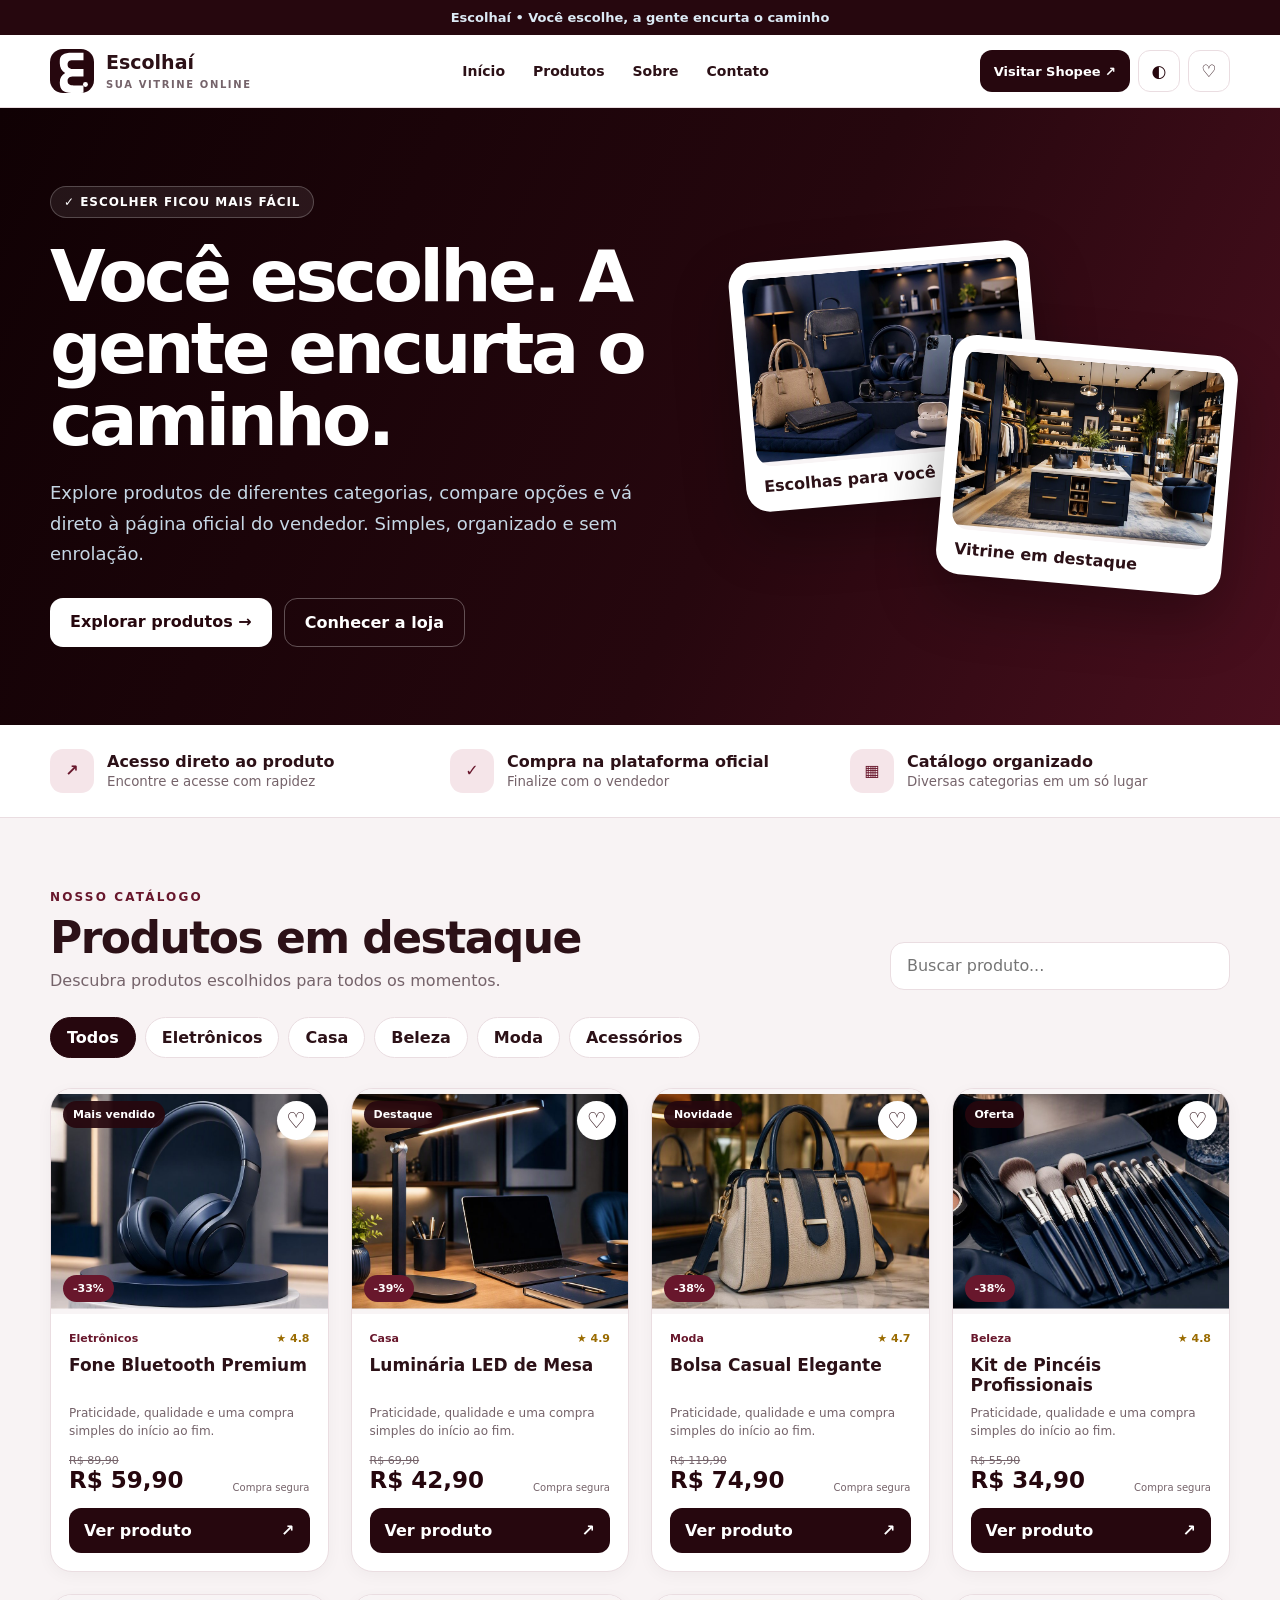
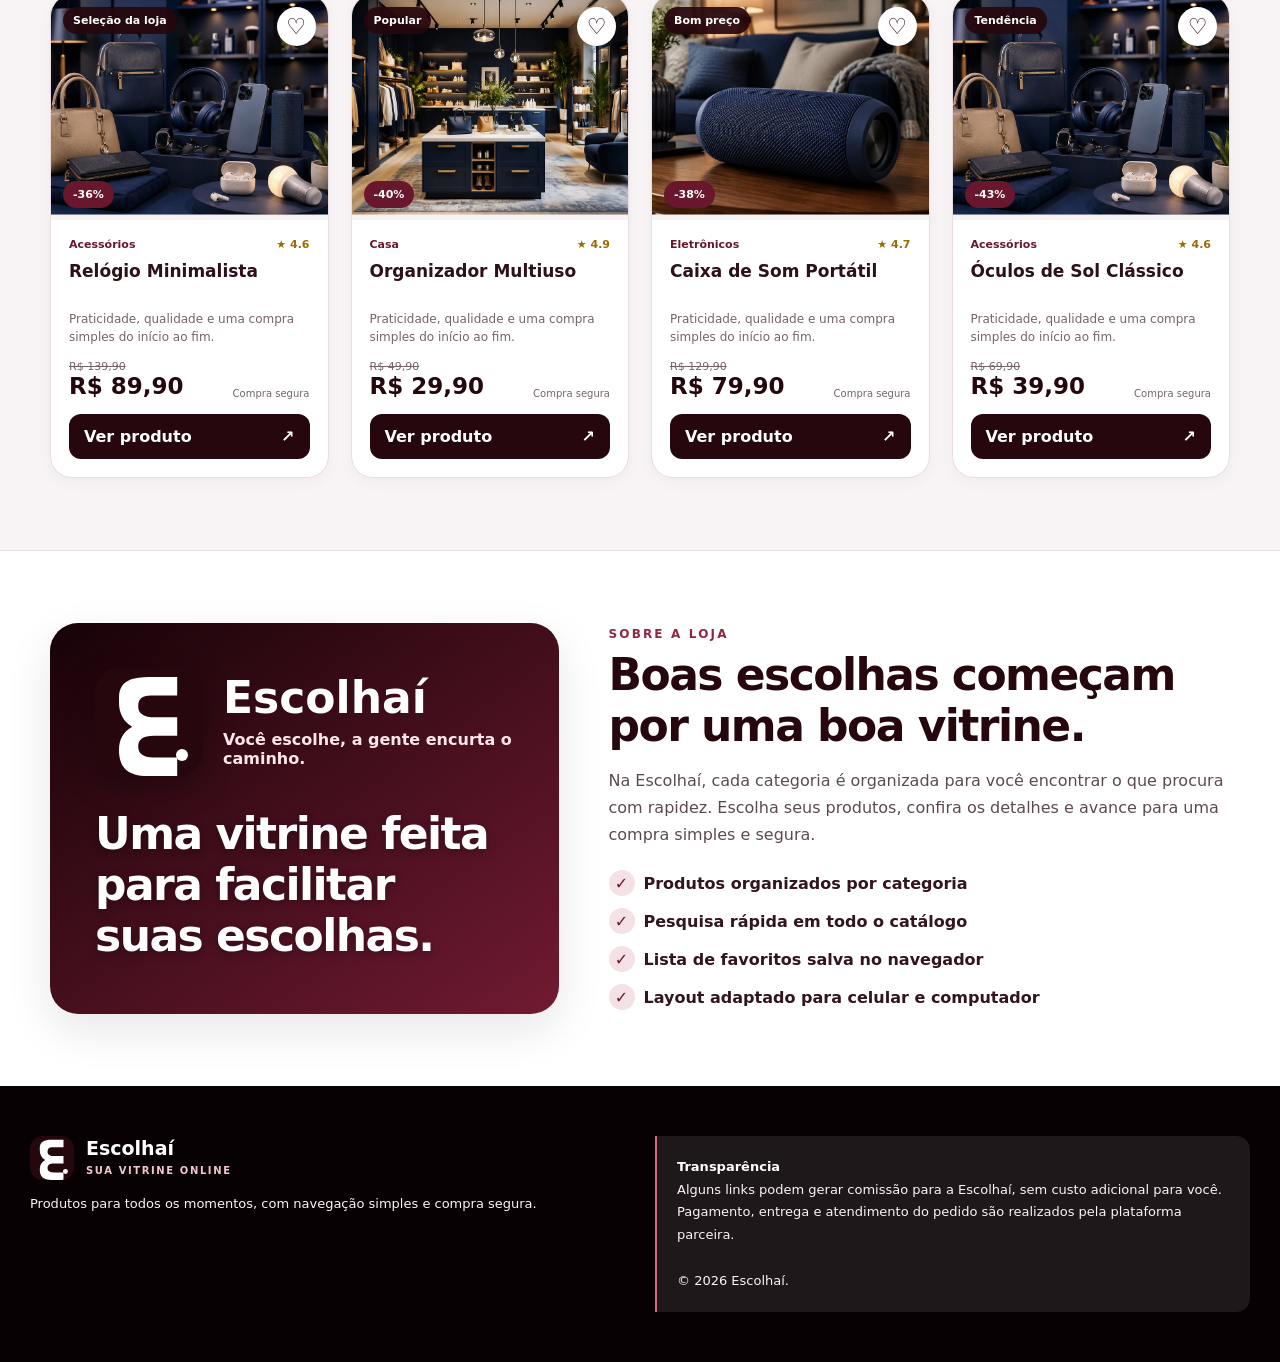
==== commit 92709378: "Aplica hotfix v3 de cache, textos e contraste" ====
--- a/index.html
+++ b/index.html
@@ -1,32 +1,32 @@
 <!doctype html>
-<html lang="pt-BR"><head><meta charset="utf-8"><meta name="viewport" content="width=device-width,initial-scale=1"><meta name="theme-color" content="#26070e"><meta name="description" content="Escolhaí — produtos selecionados em uma loja moderna, organizada e fácil de navegar."><link rel="icon" href="images/escolhai-icon.svg" type="image/svg+xml"><title>Escolhaí — Você escolhe, a gente encurta o caminho</title>
+<html lang="pt-BR"><head><meta charset="utf-8"><meta name="viewport" content="width=device-width,initial-scale=1"><meta name="theme-color" content="#26070e"><meta name="description" content="Escolhaí — produtos selecionados para todos os momentos."><meta http-equiv="Cache-Control" content="no-cache, no-store, must-revalidate"><meta name="escolhai-version" content="2026-07-17-hotfix"><link rel="icon" href="images/escolhai-icon.svg?v=3" type="image/svg+xml"><title>Escolhaí — Você escolhe, a gente encurta o caminho</title>
 <style>
 :root{--navy:#26070e;--navy2:#3a0a15;--blue:#68172c;--blue2:#8d2942;--bg:#f8f3f4;--surface:#fff;--text:#2c1117;--muted:#75636a;--line:#eadde1;--shadow:0 16px 45px rgba(38,7,14,.10)}
-*{box-sizing:border-box}html{scroll-behavior:smooth}body{margin:0;background:var(--bg);color:var(--text);font-family:Inter,system-ui,-apple-system,"Segoe UI",Arial,sans-serif}a{color:inherit;text-decoration:none}button,input{font:inherit}.announcement{background:var(--navy);color:#dceaf5;text-align:center;padding:10px 15px;font-size:13px;font-weight:700}header{position:sticky;top:0;z-index:40;background:rgba(255,255,255,.96);border-bottom:1px solid var(--line);backdrop-filter:blur(12px)}.nav{max-width:1220px;margin:auto;padding:14px 20px;display:flex;align-items:center;justify-content:space-between;gap:24px}.brand{display:flex;align-items:center;gap:12px}.logo{width:44px;height:44px;border-radius:13px;background:linear-gradient(145deg,#1a0308,#68172c);display:grid;place-items:center;color:#fff;font-weight:900;font-size:21px;box-shadow:0 8px 22px rgba(38,7,14,.24)}.brand b{display:block;font-size:19px}.brand small{color:var(--muted);font-size:10px;letter-spacing:.16em;font-weight:800}.links{display:flex;gap:28px;font-size:14px;font-weight:750}.links a:hover{color:var(--blue)}.tools{display:flex;gap:8px}.tool{border:1px solid var(--line);background:#fff;color:var(--navy);height:42px;min-width:42px;border-radius:12px;cursor:pointer;font-size:17px}.tool.active{background:var(--navy);color:#fff}.hero{background:linear-gradient(115deg,#100104 0%,#26070e 58%,#4a0f1e 100%);color:#fff;overflow:hidden}.hero-inner{max-width:1220px;margin:auto;padding:78px 20px;display:grid;grid-template-columns:1.12fr .88fr;gap:60px;align-items:center}.kicker{display:inline-flex;gap:8px;align-items:center;padding:8px 13px;border:1px solid rgba(255,255,255,.22);border-radius:999px;background:rgba(255,255,255,.08);font-size:12px;font-weight:850;letter-spacing:.08em}h1{font-size:clamp(46px,6vw,72px);line-height:1;letter-spacing:-.05em;margin:22px 0}.hero p{max-width:630px;color:#c6d7e5;font-size:18px;line-height:1.7}.actions{display:flex;gap:12px;flex-wrap:wrap;margin-top:28px}.btn{padding:14px 20px;border-radius:13px;font-weight:850}.btn-primary{background:#fff;color:var(--navy)}.btn-secondary{border:1px solid rgba(255,255,255,.3)}.showcase{position:relative;min-height:350px}.showcase-card{position:absolute;background:#fff;color:var(--text);border-radius:24px;padding:13px;box-shadow:0 25px 60px rgba(0,0,0,.3)}.showcase-card img{display:block;width:100%;border-radius:17px}.showcase-card.one{width:61%;left:0;top:10px;transform:rotate(-5deg)}.showcase-card.two{width:58%;right:0;bottom:7px;transform:rotate(5deg)}.showcase-card b{display:block;padding:10px 5px 3px}.trust{background:#fff;border-bottom:1px solid var(--line)}.trust-inner{max-width:1220px;margin:auto;padding:24px 20px;display:grid;grid-template-columns:repeat(3,1fr);gap:20px}.trust-item{display:flex;align-items:center;gap:13px}.trust-icon{width:44px;height:44px;border-radius:13px;background:#f5e5e9;color:var(--blue);display:grid;place-items:center;font-weight:900}.trust-item b{display:block}.trust-item small{color:var(--muted)}section{max-width:1220px;margin:auto;padding:72px 20px}.section-head{display:flex;justify-content:space-between;align-items:end;gap:25px}.eyebrow{color:var(--blue);font-size:12px;letter-spacing:.18em;font-weight:900}h2{font-size:clamp(32px,4vw,44px);letter-spacing:-.035em;margin:8px 0}.section-head p{color:var(--muted);margin:0}.search{width:340px;max-width:100%;height:48px;border:1px solid var(--line);background:#fff;border-radius:14px;padding:0 16px;color:var(--text);outline:none}.filters{display:flex;gap:9px;margin:27px 0;overflow:auto;padding-bottom:3px}.filter{border:1px solid var(--line);background:#fff;padding:10px 16px;border-radius:999px;font-weight:800;color:var(--text);white-space:nowrap;cursor:pointer}.filter.active{background:var(--navy);color:#fff;border-color:var(--navy)}.grid{display:grid;grid-template-columns:repeat(4,1fr);gap:22px}.product-card{background:#fff;border:1px solid var(--line);border-radius:22px;overflow:hidden;box-shadow:0 4px 16px rgba(38,7,14,.04);transition:.25s}.product-card:hover{transform:translateY(-5px);box-shadow:var(--shadow)}.product-image{position:relative;background:#dce8f1}.product-image img{width:100%;height:225px;object-fit:cover;display:block}.badge,.discount{position:absolute;color:#fff;border-radius:999px;font-size:11px;font-weight:900;padding:7px 10px}.badge{top:12px;left:12px;background:rgba(38,7,14,.92)}.discount{bottom:12px;left:12px;background:#68172c}.heart{position:absolute;right:12px;top:12px;border:0;width:39px;height:39px;border-radius:50%;background:#fff;color:var(--navy);font-size:22px;cursor:pointer;box-shadow:0 4px 12px rgba(0,0,0,.12)}.heart.on{background:var(--navy);color:#fff}.product-info{padding:18px}.row{display:flex;justify-content:space-between;gap:10px;font-size:11px;font-weight:800}.category{color:var(--blue)}.rating{color:#9a6b00}.product-info h3{font-size:17px;margin:10px 0 7px;min-height:42px}.description{font-size:12px;line-height:1.5;color:var(--muted);margin:0 0 14px}.price-line{display:flex;justify-content:space-between;align-items:end;gap:7px}.old-price{display:block;color:var(--muted);font-size:11px;text-decoration:line-through}.price-line strong{font-size:23px;color:var(--navy)}.installment{color:var(--muted);font-size:10px}.buy{display:flex;justify-content:space-between;align-items:center;background:var(--navy);color:#fff;margin-top:15px;padding:13px 15px;border-radius:12px;font-weight:850}.buy:hover{background:var(--blue)}.empty{display:none;background:#fff;border:1px dashed var(--line);border-radius:20px;padding:45px;text-align:center;color:var(--muted)}.about-bg{background:#fff;border-top:1px solid var(--line)}.about{display:grid;grid-template-columns:.9fr 1.1fr;gap:50px;align-items:center}.about-visual{background:linear-gradient(140deg,var(--navy),var(--blue));border-radius:28px;padding:45px;color:#fff;min-height:390px;display:flex;flex-direction:column;justify-content:flex-end;box-shadow:var(--shadow)}.about-visual .big{font-size:90px;line-height:1}.about p{color:var(--muted);line-height:1.7}.checklist{display:grid;gap:12px;margin-top:22px}.check{font-weight:750}.check span{display:inline-grid;place-items:center;width:26px;height:26px;border-radius:50%;background:#f4e1e6;color:var(--blue);margin-right:9px}footer{background:#120206;color:#fff;padding:50px 20px}.footer{max-width:1220px;margin:auto;display:grid;grid-template-columns:1fr 1fr;gap:30px}.footer p,.notice{color:#98adbe;line-height:1.7;font-size:13px}.notice{border-left:2px solid #64172b;padding-left:18px}body.dark{--bg:#16070b;--surface:#2b0d15;--text:#eef5fa;--muted:#9eb0bf;--line:#55202d}body.dark header,body.dark .trust,body.dark .product-card,body.dark .filter,body.dark .search,body.dark .tool,body.dark .about-bg{background:#280c14;color:var(--text)}body.dark .price-line strong{color:#e6a6b5}
+*{box-sizing:border-box}html{scroll-behavior:smooth}body{margin:0;background:var(--bg);color:var(--text);font-family:Inter,system-ui,-apple-system,"Segoe UI",Arial,sans-serif}a{color:inherit;text-decoration:none}button,input{font:inherit}.announcement{background:var(--navy);color:#dceaf5;text-align:center;padding:10px 15px;font-size:13px;font-weight:700}header{position:sticky;top:0;z-index:40;background:rgba(255,255,255,.96);border-bottom:1px solid var(--line);backdrop-filter:blur(12px)}.nav{max-width:1220px;margin:auto;padding:14px 20px;display:flex;align-items:center;justify-content:space-between;gap:24px}.brand{display:flex;align-items:center;gap:12px}.logo{width:44px;height:44px;border-radius:13px;background:linear-gradient(145deg,#1a0308,#68172c);display:grid;place-items:center;color:#fff;font-weight:900;font-size:21px;box-shadow:0 8px 22px rgba(38,7,14,.24)}.brand b{display:block;font-size:19px}.brand small{color:var(--muted);font-size:10px;letter-spacing:.16em;font-weight:800}.links{display:flex;gap:28px;font-size:14px;font-weight:750}.links a:hover{color:var(--blue)}.tools{display:flex;gap:8px}.tool{border:1px solid var(--line);background:#fff;color:var(--navy);height:42px;min-width:42px;border-radius:12px;cursor:pointer;font-size:17px}.tool.active{background:var(--navy);color:#fff}.hero{background:linear-gradient(115deg,#100104 0%,#26070e 58%,#4a0f1e 100%);color:#fff;overflow:hidden}.hero-inner{max-width:1220px;margin:auto;padding:78px 20px;display:grid;grid-template-columns:1.12fr .88fr;gap:60px;align-items:center}.kicker{display:inline-flex;gap:8px;align-items:center;padding:8px 13px;border:1px solid rgba(255,255,255,.22);border-radius:999px;background:rgba(255,255,255,.08);font-size:12px;font-weight:850;letter-spacing:.08em}h1{font-size:clamp(46px,6vw,72px);line-height:1;letter-spacing:-.05em;margin:22px 0}.hero p{max-width:630px;color:#c6d7e5;font-size:18px;line-height:1.7}.actions{display:flex;gap:12px;flex-wrap:wrap;margin-top:28px}.btn{padding:14px 20px;border-radius:13px;font-weight:850}.btn-primary{background:#fff;color:var(--navy)}.btn-secondary{border:1px solid rgba(255,255,255,.3)}.showcase{position:relative;min-height:350px}.showcase-card{position:absolute;background:#fff;color:var(--text);border-radius:24px;padding:13px;box-shadow:0 25px 60px rgba(0,0,0,.3)}.showcase-card img{display:block;width:100%;border-radius:17px}.showcase-card.one{width:61%;left:0;top:10px;transform:rotate(-5deg)}.showcase-card.two{width:58%;right:0;bottom:7px;transform:rotate(5deg)}.showcase-card b{display:block;padding:10px 5px 3px}.trust{background:#fff;border-bottom:1px solid var(--line)}.trust-inner{max-width:1220px;margin:auto;padding:24px 20px;display:grid;grid-template-columns:repeat(3,1fr);gap:20px}.trust-item{display:flex;align-items:center;gap:13px}.trust-icon{width:44px;height:44px;border-radius:13px;background:#f5e5e9;color:var(--blue);display:grid;place-items:center;font-weight:900}.trust-item b{display:block}.trust-item small{color:var(--muted)}section{max-width:1220px;margin:auto;padding:72px 20px}.section-head{display:flex;justify-content:space-between;align-items:end;gap:25px}.eyebrow{color:var(--blue);font-size:12px;letter-spacing:.18em;font-weight:900}h2{font-size:clamp(32px,4vw,44px);letter-spacing:-.035em;margin:8px 0}.section-head p{color:var(--muted);margin:0}.search{width:340px;max-width:100%;height:48px;border:1px solid var(--line);background:#fff;border-radius:14px;padding:0 16px;color:var(--text);outline:none}.filters{display:flex;gap:9px;margin:27px 0;overflow:auto;padding-bottom:3px}.filter{border:1px solid var(--line);background:#fff;padding:10px 16px;border-radius:999px;font-weight:800;color:var(--text);white-space:nowrap;cursor:pointer}.filter.active{background:var(--navy);color:#fff;border-color:var(--navy)}.grid{display:grid;grid-template-columns:repeat(4,1fr);gap:22px}.product-card{background:#fff;border:1px solid var(--line);border-radius:22px;overflow:hidden;box-shadow:0 4px 16px rgba(38,7,14,.04);transition:.25s}.product-card:hover{transform:translateY(-5px);box-shadow:var(--shadow)}.product-image{position:relative;background:#dce8f1}.product-image img{width:100%;height:225px;object-fit:cover;display:block}.badge,.discount{position:absolute;color:#fff;border-radius:999px;font-size:11px;font-weight:900;padding:7px 10px}.badge{top:12px;left:12px;background:rgba(38,7,14,.92)}.discount{bottom:12px;left:12px;background:#1d6799}.heart{position:absolute;right:12px;top:12px;border:0;width:39px;height:39px;border-radius:50%;background:#fff;color:var(--navy);font-size:22px;cursor:pointer;box-shadow:0 4px 12px rgba(0,0,0,.12)}.heart.on{background:var(--navy);color:#fff}.product-info{padding:18px}.row{display:flex;justify-content:space-between;gap:10px;font-size:11px;font-weight:800}.category{color:var(--blue)}.rating{color:#9a6b00}.product-info h3{font-size:17px;margin:10px 0 7px;min-height:42px}.description{font-size:12px;line-height:1.5;color:var(--muted);margin:0 0 14px}.price-line{display:flex;justify-content:space-between;align-items:end;gap:7px}.old-price{display:block;color:var(--muted);font-size:11px;text-decoration:line-through}.price-line strong{font-size:23px;color:var(--navy)}.installment{color:var(--muted);font-size:10px}.buy{display:flex;justify-content:space-between;align-items:center;background:var(--navy);color:#fff;margin-top:15px;padding:13px 15px;border-radius:12px;font-weight:850}.buy:hover{background:var(--blue)}.empty{display:none;background:#fff;border:1px dashed var(--line);border-radius:20px;padding:45px;text-align:center;color:var(--muted)}.about-bg{background:#fff;border-top:1px solid var(--line)}.about{display:grid;grid-template-columns:.9fr 1.1fr;gap:50px;align-items:center}.about-visual{background:linear-gradient(140deg,var(--navy),var(--blue));border-radius:28px;padding:45px;color:#fff;min-height:390px;display:flex;flex-direction:column;justify-content:flex-end;box-shadow:var(--shadow)}.about-visual .big{font-size:90px;line-height:1}.about p{color:var(--muted);line-height:1.7}.checklist{display:grid;gap:12px;margin-top:22px}.check{font-weight:750}.check span{display:inline-grid;place-items:center;width:26px;height:26px;border-radius:50%;background:#f4e1e6;color:var(--blue);margin-right:9px}footer{background:#120206;color:#fff;padding:50px 20px}.footer{max-width:1220px;margin:auto;display:grid;grid-template-columns:1fr 1fr;gap:30px}.footer p,.notice{color:#98adbe;line-height:1.7;font-size:13px}.notice{border-left:2px solid #64172b;padding-left:18px}body.dark{--bg:#16070b;--surface:#2b0d15;--text:#eef5fa;--muted:#9eb0bf;--line:#55202d}body.dark header,body.dark .trust,body.dark .product-card,body.dark .filter,body.dark .search,body.dark .tool,body.dark .about-bg{background:#280c14;color:var(--text)}body.dark .price-line strong{color:#e6a6b5}
 @media(max-width:950px){.links{display:none}.hero-inner,.about{grid-template-columns:1fr}.showcase{min-height:330px;max-width:560px}.grid{grid-template-columns:repeat(2,1fr)}.trust-inner{grid-template-columns:1fr}.section-head{align-items:stretch;flex-direction:column}.search{width:100%}}@media(max-width:580px){.hero-inner{padding-top:55px}h1{font-size:47px}.showcase{min-height:265px}.grid{grid-template-columns:1fr}.footer{grid-template-columns:1fr}.brand small{display:none}}
 
 .shop-top{display:inline-flex;align-items:center;background:#26070e;color:#fff;padding:11px 14px;border-radius:12px;font-size:13px;font-weight:850}.product-image{overflow:hidden}.product-image img{transition:transform .35s ease}.product-card:hover .product-image img{transform:scale(1.04)}.product-image .discount{z-index:2}.brand-tagline{color:#f0c8d2!important}.mobile-note{display:none}.price-alert{margin-top:22px;padding:15px 17px;border:1px solid #d9bec5;background:#f5e9ec;color:#51202d;border-radius:14px;font-size:12px;line-height:1.55}@media(max-width:950px){.shop-top{display:none}.mobile-note{display:block;text-align:center;background:#26070e;color:#fff;padding:12px;font-weight:800}}
 
-.brand-icon{width:44px;height:44px;border-radius:13px;display:block;box-shadow:0 8px 22px rgba(0,0,0,.24)}.about-logo{width:min(100%,520px);height:auto}.product-image:after{display:none!important}.discount{background:#68172c!important}.price-alert{background:#fff7f8!important;border-color:#dcb9c2!important;color:#3d111c!important}.price-alert strong{color:#26070e!important}footer{background:#0d0104!important}.footer,.footer b,.footer .brand b{color:#fff!important}.footer p{color:#f1dce1!important;font-size:14px!important}.footer .notice{color:#f4e6e9!important;border-left-color:#9c3e55!important;background:rgba(255,255,255,.055);padding:18px 20px;border-radius:0 14px 14px 0}.footer .notice b{color:#fff!important}.footer small{color:#e6b9c4!important}.shop-top:hover,.buy:hover{background:#68172c}.product-card{background:#fff}.product-image img{background:#f0e5e8}.showcase-card img{height:220px;object-fit:cover}@media(max-width:580px){.brand-icon{width:40px;height:40px}.showcase-card img{height:170px}.footer .notice{font-size:12px!important}}
-</style></head><body>
+/* HOTFIX ESCOLHAI v3 */
+.brand-icon{width:44px;height:44px;border-radius:13px;display:block}.product-image:after,.price-alert{display:none!important}.about-bg,body.dark .about-bg{background:#fff!important;color:#2c1117!important}.about-visual{background:linear-gradient(145deg,#170307,#711a32)!important}.about-brand{display:flex;align-items:center;gap:20px;margin-bottom:24px}.about-brand img{width:108px;height:108px;border-radius:24px;box-shadow:0 12px 30px rgba(0,0,0,.28)}.about-brand strong{display:block;color:#fff!important;font-size:44px;line-height:1}.about-brand small{display:block;color:#ffe6ec!important;font-size:16px;margin-top:10px;font-weight:700}.about-visual h2{color:#fff!important;text-shadow:0 2px 8px rgba(0,0,0,.35)}.about .eyebrow,body.dark .about .eyebrow{color:#8f2941!important}.about>div:last-child h2,body.dark .about>div:last-child h2{color:#26070e!important}.about>div:last-child p,body.dark .about>div:last-child p{color:#5d4a51!important}.about .check,body.dark .about .check{color:#32151d!important}.about .check span,body.dark .about .check span{background:#f4e1e6!important;color:#68172c!important}footer{background:#080103!important}.footer,.footer b,.footer .brand b{color:#fff!important}.footer p,.footer .notice{color:#fff2f5!important}.footer small{color:#f2c6d1!important}.footer .notice{background:rgba(255,255,255,.09)!important;border-left-color:#d16a82!important;padding:20px!important;border-radius:0 14px 14px 0!important;line-height:1.75!important}.footer .notice b{color:#fff!important}.discount{background:#68172c!important}.catalog-page .hero,.catalog-page .trust,.catalog-page .about-bg,.catalog-page .mobile-note{display:none}.catalog-page main{min-height:70vh}.catalog-page #produtos{padding-top:55px}@media(max-width:580px){.about-brand{align-items:flex-start;flex-direction:column}.about-brand strong{font-size:38px}.about-brand small{font-size:14px}.footer .notice{font-size:13px!important}}
+</style><script>(function(){if('serviceWorker'in navigator){navigator.serviceWorker.getRegistrations().then(function(rs){rs.forEach(function(r){r.unregister()})})}if('caches'in window){caches.keys().then(function(keys){keys.forEach(function(k){caches.delete(k)})})}})();</script></head><body>
 <div class="announcement">Escolhaí • Você escolhe, a gente encurta o caminho</div>
-<header><div class="nav"><a class="brand" href="#inicio"><img class="brand-icon" src="images/escolhai-icon.svg" alt="" aria-hidden="true"><span><b>Escolhaí</b><small>SUA VITRINE ONLINE</small></span></a><nav class="links"><a href="#inicio">Início</a><a href="#produtos">Produtos</a><a href="#sobre">Sobre</a><a href="#contato">Contato</a></nav><div class="tools"><a class="shop-top" href="https://shopee.com.br/" target="_blank" rel="nofollow sponsored noopener">Visitar Shopee ↗</a><button class="tool" id="theme" type="button" aria-label="Alternar tema">◐</button><button class="tool" id="favFilter" type="button" aria-label="Mostrar favoritos">♡ <small id="favCount"></small></button></div></div></header>
-<div class="mobile-note"><a href="https://shopee.com.br/" target="_blank" rel="nofollow sponsored noopener">Visitar Shopee ↗</a></div><main><div class="hero" id="inicio"><div class="hero-inner"><div><span class="kicker">✓ ESCOLHER FICOU MAIS FÁCIL</span><h1>Você escolhe. A gente encurta o caminho.</h1><p>Explore produtos de diferentes categorias, compare opções e vá direto à página oficial do vendedor. Simples, organizado e sem enrolação.</p><div class="actions"><a class="btn btn-primary" href="#produtos">Explorar produtos →</a><a class="btn btn-secondary" href="#sobre">Conhecer a loja</a></div></div><div class="showcase"><div class="showcase-card one"><img src="images/hero-produtos.jpg" alt="Fone Bluetooth" loading="eager"><b>Escolhas para você</b></div><div class="showcase-card two"><img src="images/hero-loja.jpg" alt="Relógio" loading="eager"><b>Vitrine em destaque</b></div></div></div></div>
+<header><div class="nav"><a class="brand" href="index.html"><img class="brand-icon" src="images/escolhai-icon.svg?v=3" alt="" aria-hidden="true"><span><b>Escolhaí</b><small>SUA VITRINE ONLINE</small></span></a><nav class="links"><a href="#inicio">Início</a><a href="produtos.html">Produtos</a><a href="#sobre">Sobre</a><a href="#contato">Contato</a></nav><div class="tools"><a class="shop-top" href="https://shopee.com.br/" target="_blank" rel="nofollow sponsored noopener">Visitar Shopee ↗</a><button class="tool" id="theme" type="button" aria-label="Alternar tema">◐</button><button class="tool" id="favFilter" type="button" aria-label="Mostrar favoritos">♡ <small id="favCount"></small></button></div></div></header>
+<div class="mobile-note"><a href="https://shopee.com.br/" target="_blank" rel="nofollow sponsored noopener">Visitar Shopee ↗</a></div><main><div class="hero" id="inicio"><div class="hero-inner"><div><span class="kicker">✓ ESCOLHER FICOU MAIS FÁCIL</span><h1>Você escolhe. A gente encurta o caminho.</h1><p>Explore produtos de diferentes categorias, compare opções e vá direto à página oficial do vendedor. Simples, organizado e sem enrolação.</p><div class="actions"><a class="btn btn-primary" href="produtos.html">Explorar produtos →</a><a class="btn btn-secondary" href="#sobre">Conhecer a loja</a></div></div><div class="showcase"><div class="showcase-card one"><img src="images/hero-produtos.jpg" alt="Fone Bluetooth" loading="eager"><b>Escolhas para você</b></div><div class="showcase-card two"><img src="images/hero-loja.jpg" alt="Relógio" loading="eager"><b>Vitrine em destaque</b></div></div></div></div>
 <div class="trust"><div class="trust-inner"><div class="trust-item"><span class="trust-icon">↗</span><div><b>Acesso direto ao produto</b><small>Encontre e acesse com rapidez</small></div></div><div class="trust-item"><span class="trust-icon">✓</span><div><b>Compra na plataforma oficial</b><small>Finalize com o vendedor</small></div></div><div class="trust-item"><span class="trust-icon">▦</span><div><b>Catálogo organizado</b><small>Diversas categorias em um só lugar</small></div></div></div></div>
-<section id="produtos"><div class="section-head"><div><div class="eyebrow">NOSSO CATÁLOGO</div><h2>Produtos em destaque</h2><p>Confira novidades, destaques e produtos escolhidos para facilitar o seu dia.</p></div><input class="search" id="search" type="search" placeholder="Buscar produto..." aria-label="Buscar produto"></div><div class="filters"><button class="filter active" data-cat="Todos">Todos</button><button class="filter" data-cat="Eletrônicos">Eletrônicos</button><button class="filter" data-cat="Casa">Casa</button><button class="filter" data-cat="Beleza">Beleza</button><button class="filter" data-cat="Moda">Moda</button><button class="filter" data-cat="Acessórios">Acessórios</button></div><div class="grid" id="grid"><!-- PRODUCTS_START -->
-<!-- PRODUCTS_START -->
-<article class="product-card" data-name="fone bluetooth premium" data-cat="Eletrônicos" data-id="1"><div class="product-image"><img src="images/fone-bluetooth.jpg" alt="Fone Bluetooth Premium" loading="lazy"><span class="badge">Mais vendido</span><span class="discount">-33%</span><button class="heart" type="button" data-fav="1" aria-label="Favoritar Fone Bluetooth Premium">♡</button></div><div class="product-info"><div class="row"><span class="category">Eletrônicos</span><span class="rating">★ 4.8</span></div><h3>Fone Bluetooth Premium</h3><p class="description">Qualidade, praticidade e uma experiência de compra simples do início ao fim.</p><div class="price-line"><div><span class="old-price">R$ 89,90</span><strong>R$ 59,90</strong></div><span class="installment">Compra segura</span></div><a class="buy" href="https://shopee.com.br/" target="_blank" rel="nofollow sponsored noopener">Ver produto <span>↗</span></a></div></article>
-<article class="product-card" data-name="luminária led de mesa" data-cat="Casa" data-id="2"><div class="product-image"><img src="images/luminaria-led.jpg" alt="Luminária LED de Mesa" loading="lazy"><span class="badge">Destaque</span><span class="discount">-39%</span><button class="heart" type="button" data-fav="2" aria-label="Favoritar Luminária LED de Mesa">♡</button></div><div class="product-info"><div class="row"><span class="category">Casa</span><span class="rating">★ 4.9</span></div><h3>Luminária LED de Mesa</h3><p class="description">Qualidade, praticidade e uma experiência de compra simples do início ao fim.</p><div class="price-line"><div><span class="old-price">R$ 69,90</span><strong>R$ 42,90</strong></div><span class="installment">Compra segura</span></div><a class="buy" href="https://shopee.com.br/" target="_blank" rel="nofollow sponsored noopener">Ver produto <span>↗</span></a></div></article>
-<article class="product-card" data-name="bolsa casual elegante" data-cat="Moda" data-id="3"><div class="product-image"><img src="images/bolsa-casual.jpg" alt="Bolsa Casual Elegante" loading="lazy"><span class="badge">Novidade</span><span class="discount">-38%</span><button class="heart" type="button" data-fav="3" aria-label="Favoritar Bolsa Casual Elegante">♡</button></div><div class="product-info"><div class="row"><span class="category">Moda</span><span class="rating">★ 4.7</span></div><h3>Bolsa Casual Elegante</h3><p class="description">Qualidade, praticidade e uma experiência de compra simples do início ao fim.</p><div class="price-line"><div><span class="old-price">R$ 119,90</span><strong>R$ 74,90</strong></div><span class="installment">Compra segura</span></div><a class="buy" href="https://shopee.com.br/" target="_blank" rel="nofollow sponsored noopener">Ver produto <span>↗</span></a></div></article>
-<article class="product-card" data-name="kit de pincéis profissionais" data-cat="Beleza" data-id="4"><div class="product-image"><img src="images/kit-pinceis.jpg" alt="Kit de Pincéis Profissionais" loading="lazy"><span class="badge">Oferta</span><span class="discount">-38%</span><button class="heart" type="button" data-fav="4" aria-label="Favoritar Kit de Pincéis Profissionais">♡</button></div><div class="product-info"><div class="row"><span class="category">Beleza</span><span class="rating">★ 4.8</span></div><h3>Kit de Pincéis Profissionais</h3><p class="description">Qualidade, praticidade e uma experiência de compra simples do início ao fim.</p><div class="price-line"><div><span class="old-price">R$ 55,90</span><strong>R$ 34,90</strong></div><span class="installment">Compra segura</span></div><a class="buy" href="https://shopee.com.br/" target="_blank" rel="nofollow sponsored noopener">Ver produto <span>↗</span></a></div></article>
-<article class="product-card" data-name="relógio minimalista" data-cat="Acessórios" data-id="5"><div class="product-image"><img src="images/relogio.jpg" alt="Relógio Minimalista" loading="lazy"><span class="badge">Seleção da loja</span><span class="discount">-36%</span><button class="heart" type="button" data-fav="5" aria-label="Favoritar Relógio Minimalista">♡</button></div><div class="product-info"><div class="row"><span class="category">Acessórios</span><span class="rating">★ 4.6</span></div><h3>Relógio Minimalista</h3><p class="description">Qualidade, praticidade e uma experiência de compra simples do início ao fim.</p><div class="price-line"><div><span class="old-price">R$ 139,90</span><strong>R$ 89,90</strong></div><span class="installment">Compra segura</span></div><a class="buy" href="https://shopee.com.br/" target="_blank" rel="nofollow sponsored noopener">Ver produto <span>↗</span></a></div></article>
-<article class="product-card" data-name="organizador multiuso" data-cat="Casa" data-id="6"><div class="product-image"><img src="images/organizador.jpg" alt="Organizador Multiuso" loading="lazy"><span class="badge">Popular</span><span class="discount">-40%</span><button class="heart" type="button" data-fav="6" aria-label="Favoritar Organizador Multiuso">♡</button></div><div class="product-info"><div class="row"><span class="category">Casa</span><span class="rating">★ 4.9</span></div><h3>Organizador Multiuso</h3><p class="description">Qualidade, praticidade e uma experiência de compra simples do início ao fim.</p><div class="price-line"><div><span class="old-price">R$ 49,90</span><strong>R$ 29,90</strong></div><span class="installment">Compra segura</span></div><a class="buy" href="https://shopee.com.br/" target="_blank" rel="nofollow sponsored noopener">Ver produto <span>↗</span></a></div></article>
-<article class="product-card" data-name="caixa de som portátil" data-cat="Eletrônicos" data-id="7"><div class="product-image"><img src="images/caixa-som.jpg" alt="Caixa de Som Portátil" loading="lazy"><span class="badge">Bom preço</span><span class="discount">-38%</span><button class="heart" type="button" data-fav="7" aria-label="Favoritar Caixa de Som Portátil">♡</button></div><div class="product-info"><div class="row"><span class="category">Eletrônicos</span><span class="rating">★ 4.7</span></div><h3>Caixa de Som Portátil</h3><p class="description">Qualidade, praticidade e uma experiência de compra simples do início ao fim.</p><div class="price-line"><div><span class="old-price">R$ 129,90</span><strong>R$ 79,90</strong></div><span class="installment">Compra segura</span></div><a class="buy" href="https://shopee.com.br/" target="_blank" rel="nofollow sponsored noopener">Ver produto <span>↗</span></a></div></article>
-<article class="product-card" data-name="óculos de sol clássico" data-cat="Acessórios" data-id="8"><div class="product-image"><img src="images/oculos.jpg" alt="Óculos de Sol Clássico" loading="lazy"><span class="badge">Tendência</span><span class="discount">-43%</span><button class="heart" type="button" data-fav="8" aria-label="Favoritar Óculos de Sol Clássico">♡</button></div><div class="product-info"><div class="row"><span class="category">Acessórios</span><span class="rating">★ 4.6</span></div><h3>Óculos de Sol Clássico</h3><p class="description">Qualidade, praticidade e uma experiência de compra simples do início ao fim.</p><div class="price-line"><div><span class="old-price">R$ 69,90</span><strong>R$ 39,90</strong></div><span class="installment">Compra segura</span></div><a class="buy" href="https://shopee.com.br/" target="_blank" rel="nofollow sponsored noopener">Ver produto <span>↗</span></a></div></article>
+<section id="produtos"><div class="section-head"><div><div class="eyebrow">NOSSO CATÁLOGO</div><h2>Produtos em destaque</h2><p>Descubra produtos escolhidos para todos os momentos.</p></div><input class="search" id="search" type="search" placeholder="Buscar produto..." aria-label="Buscar produto"></div><div class="filters"><button class="filter active" data-cat="Todos">Todos</button><button class="filter" data-cat="Eletrônicos">Eletrônicos</button><button class="filter" data-cat="Casa">Casa</button><button class="filter" data-cat="Beleza">Beleza</button><button class="filter" data-cat="Moda">Moda</button><button class="filter" data-cat="Acessórios">Acessórios</button></div><div class="grid" id="grid"><!-- PRODUCTS_START -->
+<article class="product-card" data-name="fone bluetooth premium" data-cat="Eletrônicos" data-id="1"><div class="product-image"><img src="images/fone-bluetooth.jpg?v=3" alt="Fone Bluetooth Premium" loading="lazy"><span class="badge">Mais vendido</span><span class="discount">-33%</span><button class="heart" type="button" data-fav="1">♡</button></div><div class="product-info"><div class="row"><span class="category">Eletrônicos</span><span class="rating">★ 4.8</span></div><h3>Fone Bluetooth Premium</h3><p class="description">Praticidade, qualidade e uma compra simples do início ao fim.</p><div class="price-line"><div><span class="old-price">R$ 89,90</span><strong>R$ 59,90</strong></div><span class="installment">Compra segura</span></div><a class="buy" href="https://shopee.com.br/" target="_blank" rel="nofollow sponsored noopener">Ver produto <span>↗</span></a></div></article>
+<article class="product-card" data-name="luminária led de mesa" data-cat="Casa" data-id="2"><div class="product-image"><img src="images/luminaria-led.jpg?v=3" alt="Luminária LED de Mesa" loading="lazy"><span class="badge">Destaque</span><span class="discount">-39%</span><button class="heart" type="button" data-fav="2">♡</button></div><div class="product-info"><div class="row"><span class="category">Casa</span><span class="rating">★ 4.9</span></div><h3>Luminária LED de Mesa</h3><p class="description">Praticidade, qualidade e uma compra simples do início ao fim.</p><div class="price-line"><div><span class="old-price">R$ 69,90</span><strong>R$ 42,90</strong></div><span class="installment">Compra segura</span></div><a class="buy" href="https://shopee.com.br/" target="_blank" rel="nofollow sponsored noopener">Ver produto <span>↗</span></a></div></article>
+<article class="product-card" data-name="bolsa casual elegante" data-cat="Moda" data-id="3"><div class="product-image"><img src="images/bolsa-casual.jpg?v=3" alt="Bolsa Casual Elegante" loading="lazy"><span class="badge">Novidade</span><span class="discount">-38%</span><button class="heart" type="button" data-fav="3">♡</button></div><div class="product-info"><div class="row"><span class="category">Moda</span><span class="rating">★ 4.7</span></div><h3>Bolsa Casual Elegante</h3><p class="description">Praticidade, qualidade e uma compra simples do início ao fim.</p><div class="price-line"><div><span class="old-price">R$ 119,90</span><strong>R$ 74,90</strong></div><span class="installment">Compra segura</span></div><a class="buy" href="https://shopee.com.br/" target="_blank" rel="nofollow sponsored noopener">Ver produto <span>↗</span></a></div></article>
+<article class="product-card" data-name="kit de pincéis profissionais" data-cat="Beleza" data-id="4"><div class="product-image"><img src="images/kit-pinceis.jpg?v=3" alt="Kit de Pincéis Profissionais" loading="lazy"><span class="badge">Oferta</span><span class="discount">-38%</span><button class="heart" type="button" data-fav="4">♡</button></div><div class="product-info"><div class="row"><span class="category">Beleza</span><span class="rating">★ 4.8</span></div><h3>Kit de Pincéis Profissionais</h3><p class="description">Praticidade, qualidade e uma compra simples do início ao fim.</p><div class="price-line"><div><span class="old-price">R$ 55,90</span><strong>R$ 34,90</strong></div><span class="installment">Compra segura</span></div><a class="buy" href="https://shopee.com.br/" target="_blank" rel="nofollow sponsored noopener">Ver produto <span>↗</span></a></div></article>
+<article class="product-card" data-name="relógio minimalista" data-cat="Acessórios" data-id="5"><div class="product-image"><img src="images/relogio.jpg?v=3" alt="Relógio Minimalista" loading="lazy"><span class="badge">Seleção da loja</span><span class="discount">-36%</span><button class="heart" type="button" data-fav="5">♡</button></div><div class="product-info"><div class="row"><span class="category">Acessórios</span><span class="rating">★ 4.6</span></div><h3>Relógio Minimalista</h3><p class="description">Praticidade, qualidade e uma compra simples do início ao fim.</p><div class="price-line"><div><span class="old-price">R$ 139,90</span><strong>R$ 89,90</strong></div><span class="installment">Compra segura</span></div><a class="buy" href="https://shopee.com.br/" target="_blank" rel="nofollow sponsored noopener">Ver produto <span>↗</span></a></div></article>
+<article class="product-card" data-name="organizador multiuso" data-cat="Casa" data-id="6"><div class="product-image"><img src="images/organizador.jpg?v=3" alt="Organizador Multiuso" loading="lazy"><span class="badge">Popular</span><span class="discount">-40%</span><button class="heart" type="button" data-fav="6">♡</button></div><div class="product-info"><div class="row"><span class="category">Casa</span><span class="rating">★ 4.9</span></div><h3>Organizador Multiuso</h3><p class="description">Praticidade, qualidade e uma compra simples do início ao fim.</p><div class="price-line"><div><span class="old-price">R$ 49,90</span><strong>R$ 29,90</strong></div><span class="installment">Compra segura</span></div><a class="buy" href="https://shopee.com.br/" target="_blank" rel="nofollow sponsored noopener">Ver produto <span>↗</span></a></div></article>
+<article class="product-card" data-name="caixa de som portátil" data-cat="Eletrônicos" data-id="7"><div class="product-image"><img src="images/caixa-som.jpg?v=3" alt="Caixa de Som Portátil" loading="lazy"><span class="badge">Bom preço</span><span class="discount">-38%</span><button class="heart" type="button" data-fav="7">♡</button></div><div class="product-info"><div class="row"><span class="category">Eletrônicos</span><span class="rating">★ 4.7</span></div><h3>Caixa de Som Portátil</h3><p class="description">Praticidade, qualidade e uma compra simples do início ao fim.</p><div class="price-line"><div><span class="old-price">R$ 129,90</span><strong>R$ 79,90</strong></div><span class="installment">Compra segura</span></div><a class="buy" href="https://shopee.com.br/" target="_blank" rel="nofollow sponsored noopener">Ver produto <span>↗</span></a></div></article>
+<article class="product-card" data-name="óculos de sol clássico" data-cat="Acessórios" data-id="8"><div class="product-image"><img src="images/oculos.jpg?v=3" alt="Óculos de Sol Clássico" loading="lazy"><span class="badge">Tendência</span><span class="discount">-43%</span><button class="heart" type="button" data-fav="8">♡</button></div><div class="product-info"><div class="row"><span class="category">Acessórios</span><span class="rating">★ 4.6</span></div><h3>Óculos de Sol Clássico</h3><p class="description">Praticidade, qualidade e uma compra simples do início ao fim.</p><div class="price-line"><div><span class="old-price">R$ 69,90</span><strong>R$ 39,90</strong></div><span class="installment">Compra segura</span></div><a class="buy" href="https://shopee.com.br/" target="_blank" rel="nofollow sponsored noopener">Ver produto <span>↗</span></a></div></article>
 <!-- PRODUCTS_END -->
-<!-- PRODUCTS_END --></div><div class="empty" id="empty">Nenhum produto encontrado.</div><div class="price-alert">Ofertas, disponibilidade e condições podem ser atualizadas ao longo do dia. Confira os detalhes antes de finalizar a compra.</div></section>
-<div class="about-bg" id="sobre"><section class="about"><div class="about-visual"><img class="about-logo" src="images/escolhai-logo.svg" alt="Escolhaí"><h2>Uma vitrine feita para facilitar suas escolhas.</h2></div><div><div class="eyebrow">SOBRE A LOJA</div><h2>Boas escolhas começam por uma boa vitrine.</h2><p>A Escolhaí reúne produtos em um catálogo claro e organizado. Ao escolher um item, você será direcionado à plataforma do vendedor, onde poderá consultar as informações atualizadas e concluir a compra.</p><div class="checklist"><div class="check"><span>✓</span>Produtos organizados por categoria</div><div class="check"><span>✓</span>Pesquisa rápida em todo o catálogo</div><div class="check"><span>✓</span>Lista de favoritos salva no navegador</div><div class="check"><span>✓</span>Layout adaptado para celular e computador</div></div></div></section></div></main>
-<footer id="contato"><div class="footer"><div><div class="brand"><img class="brand-icon" src="images/escolhai-icon.svg" alt="" aria-hidden="true"><span><b>Escolhaí</b><small>SUA VITRINE ONLINE</small></span></div><p>Produtos para todos os momentos, com navegação simples e compra segura.</p></div><div class="notice"><b>Transparência</b><br>Alguns links podem ser de afiliado. A loja poderá receber uma comissão por compras qualificadas, sem aumento de preço para o cliente. A compra é concluída na plataforma do vendedor, responsável por preço, estoque, entrega e condições. A compra é concluída na plataforma parceira, responsável pelo pagamento, entrega e atendimento do pedido.<br><br>© 2026 Escolhaí.</div></div></footer>
+<!-- PRODUCTS_END --></div><div class="empty" id="empty">Nenhum produto encontrado.</div></section>
+<div class="about-bg" id="sobre"><section class="about"><div class="about-visual"><div class="about-brand"><img src="images/escolhai-icon.svg?v=3" alt=""><div><strong>Escolhaí</strong><small>Você escolhe, a gente encurta o caminho.</small></div></div><h2>Uma vitrine feita para facilitar suas escolhas.</h2></div><div><div class="eyebrow">SOBRE A LOJA</div><h2>Boas escolhas começam por uma boa vitrine.</h2><p>Na Escolhaí, cada categoria é organizada para você encontrar o que procura com rapidez. Escolha seus produtos, confira os detalhes e avance para uma compra simples e segura.</p><div class="checklist"><div class="check"><span>✓</span>Produtos organizados por categoria</div><div class="check"><span>✓</span>Pesquisa rápida em todo o catálogo</div><div class="check"><span>✓</span>Lista de favoritos salva no navegador</div><div class="check"><span>✓</span>Layout adaptado para celular e computador</div></div></div></section></div></main>
+<footer id="contato"><div class="footer"><div><div class="brand"><img class="brand-icon" src="images/escolhai-icon.svg?v=3" alt="" aria-hidden="true"><span><b>Escolhaí</b><small>SUA VITRINE ONLINE</small></span></div><p>Produtos para todos os momentos, com navegação simples e compra segura.</p></div><div class="notice"><b>Transparência</b><br>Alguns links podem gerar comissão para a Escolhaí, sem custo adicional para você. Pagamento, entrega e atendimento do pedido são realizados pela plataforma parceira.<br><br>© 2026 Escolhaí.</div></div></footer>
 <script>
 (function(){
   var cards=[].slice.call(document.querySelectorAll('.product-card')), selected='Todos', onlyFav=false, likes=[];
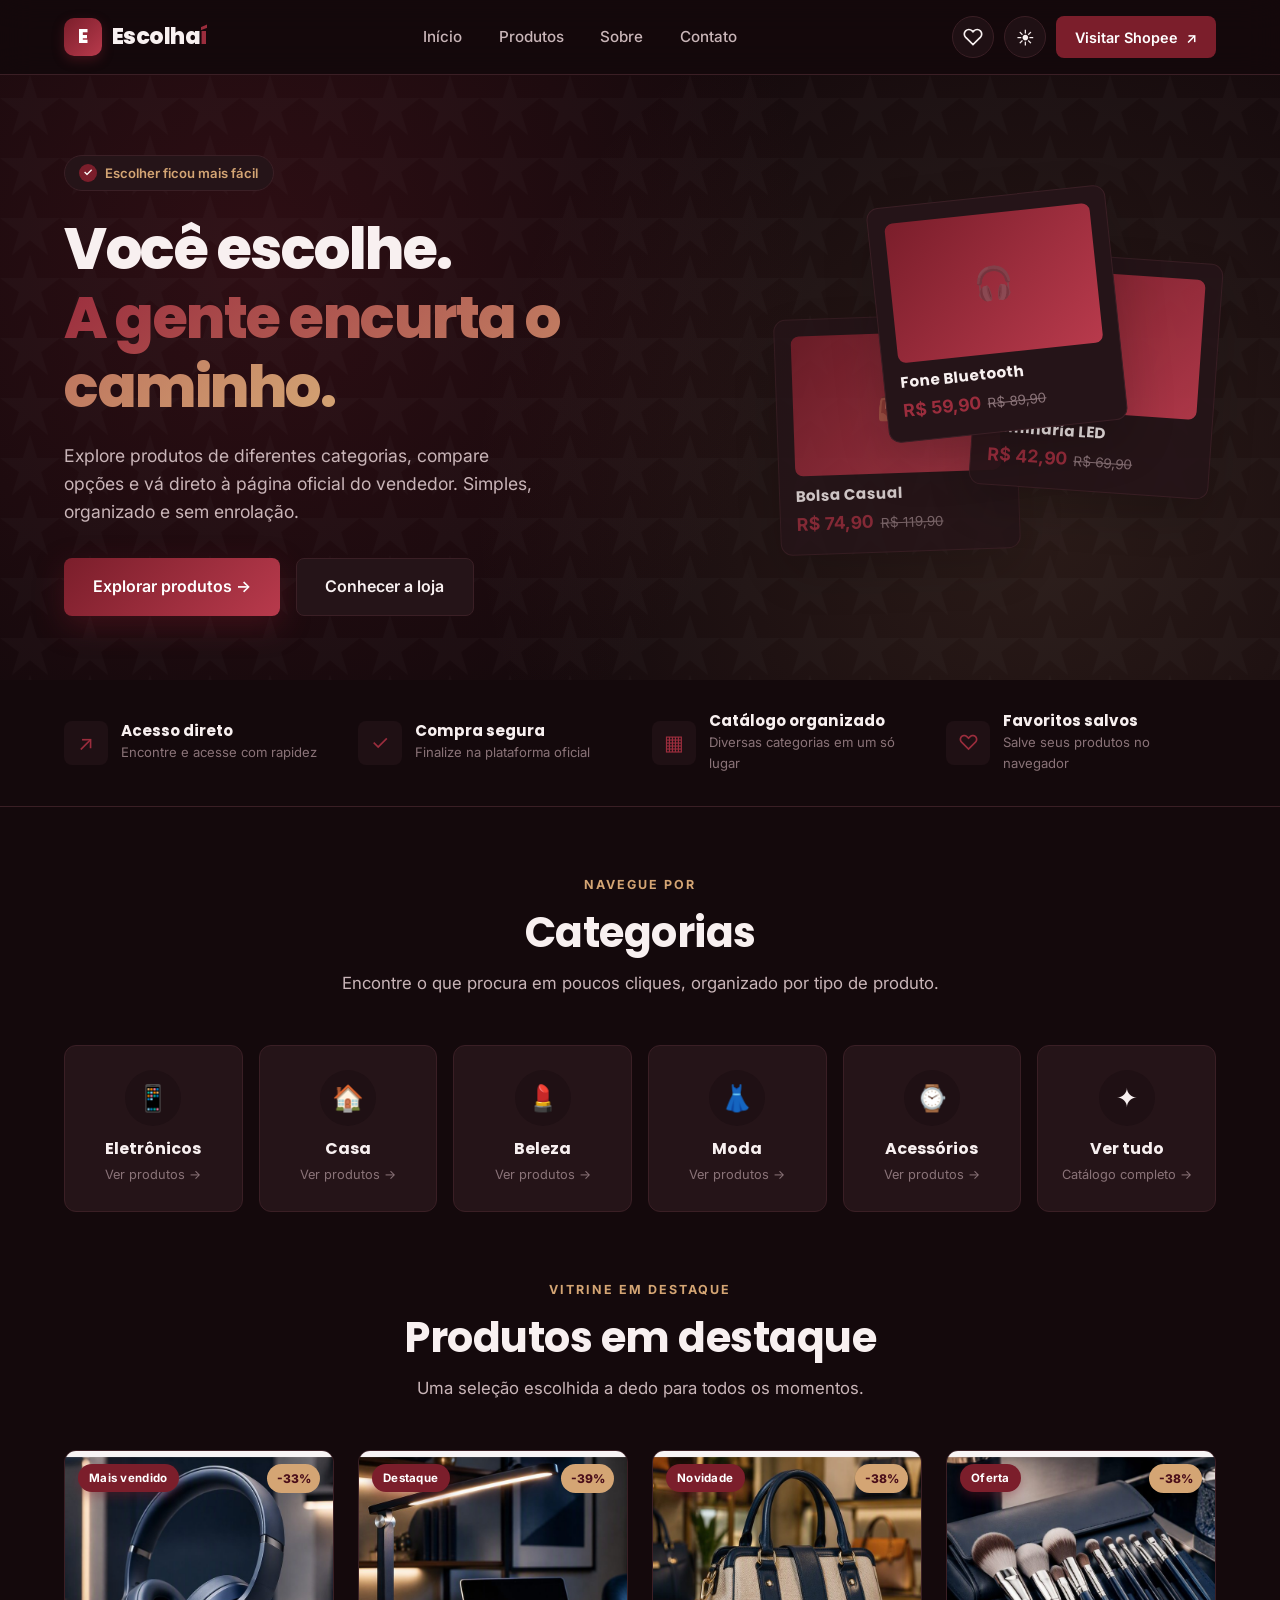
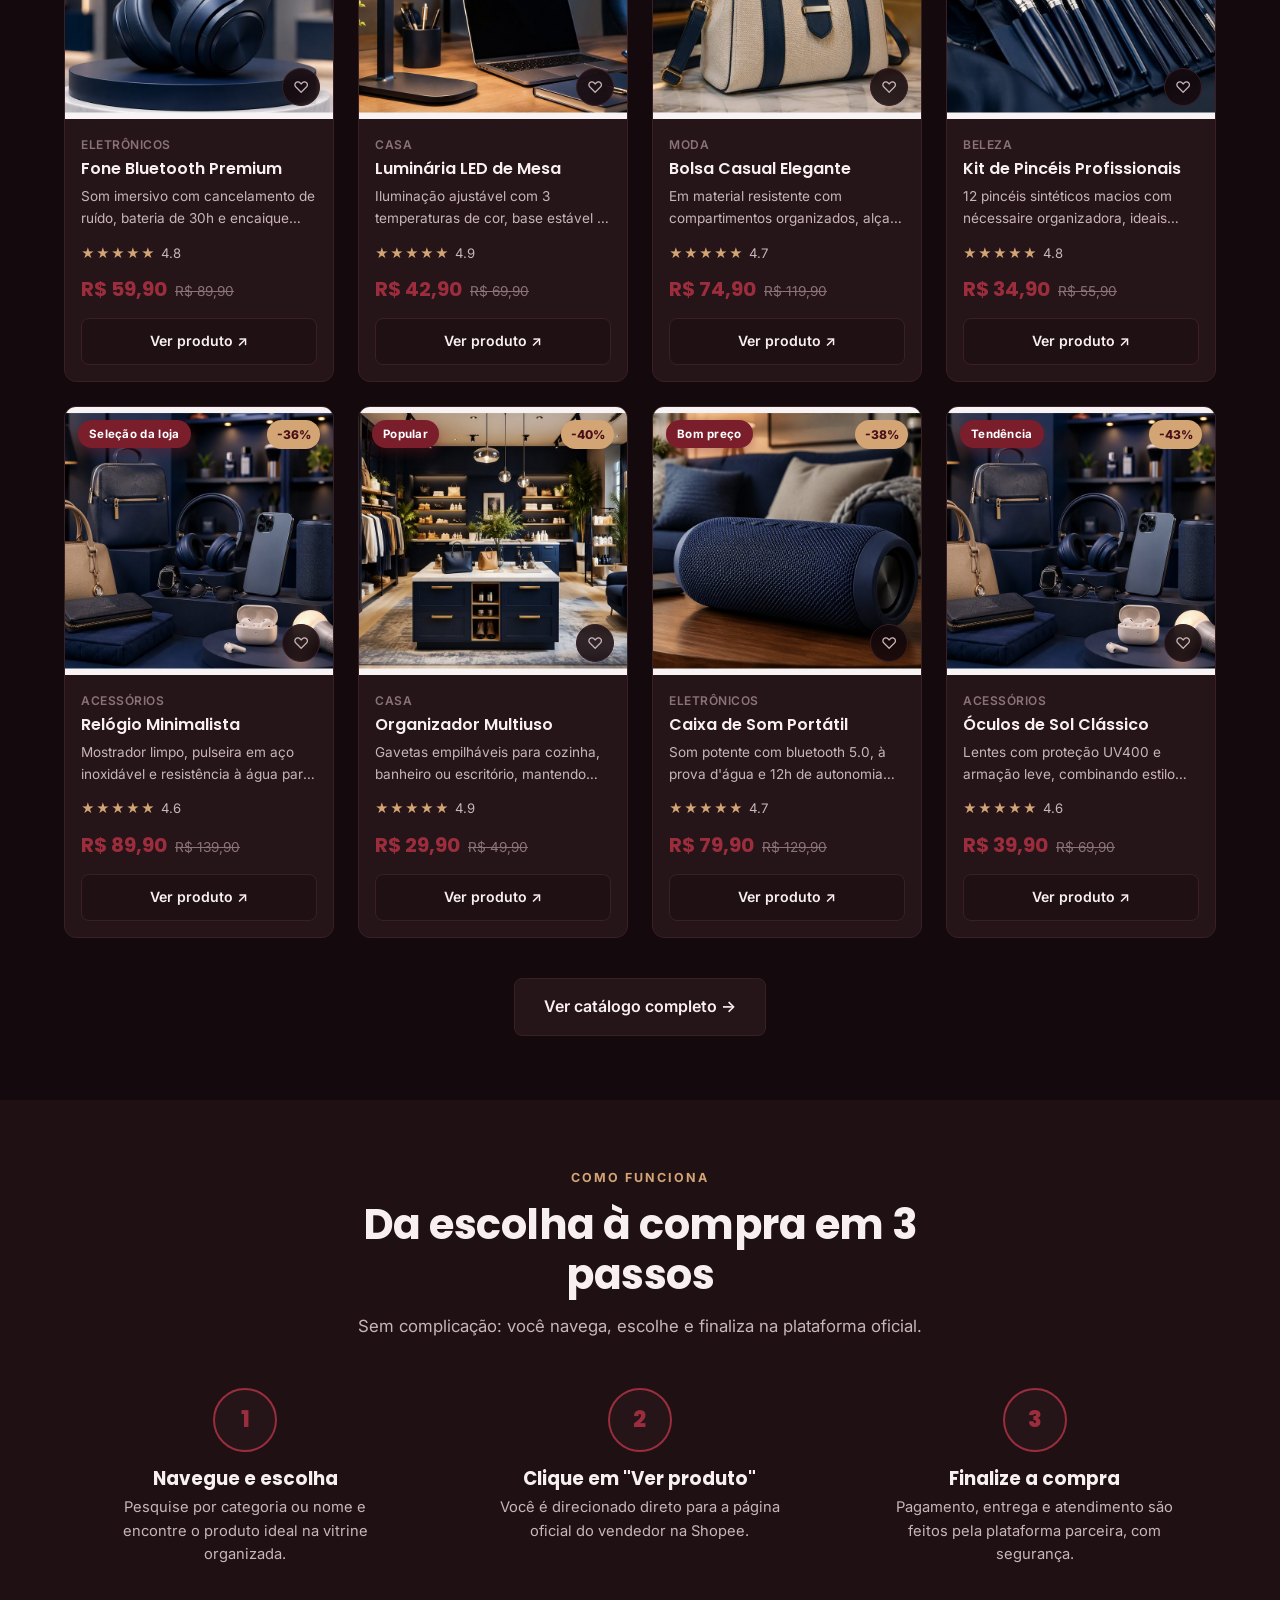
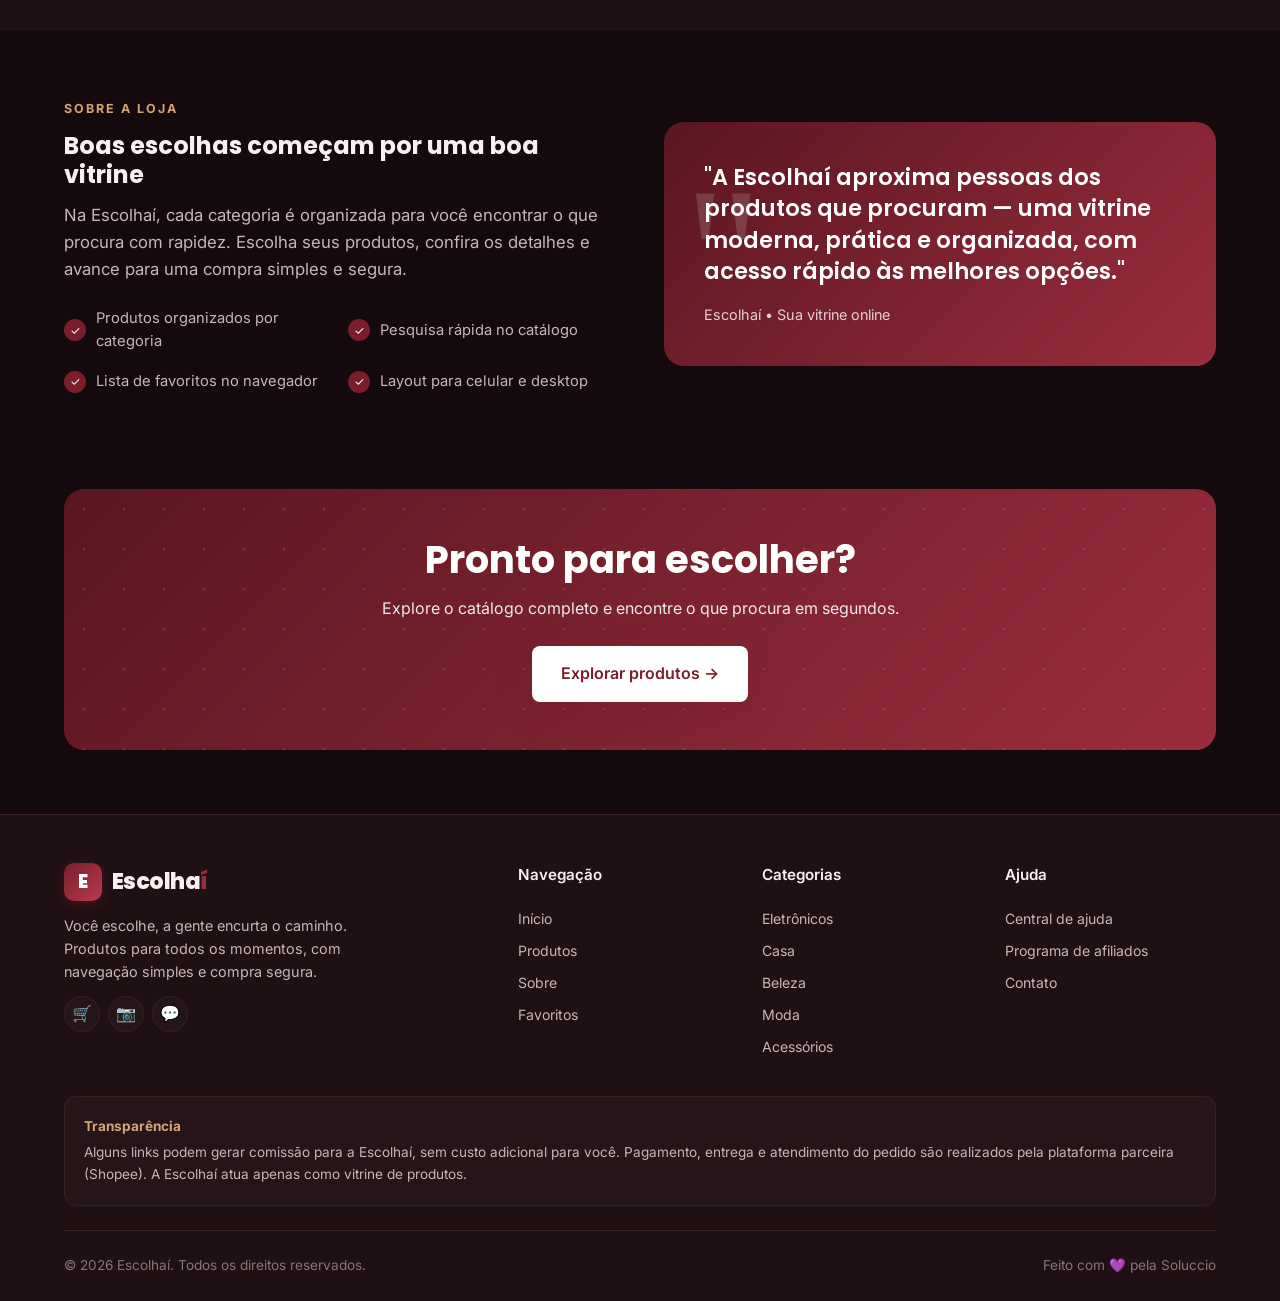
==== commit 64a6152d: "Z Chat Help Test" ====
--- a/index.html
+++ b/index.html
@@ -1,48 +1,799 @@
-<!doctype html>
-<html lang="pt-BR"><head><meta charset="utf-8"><meta name="viewport" content="width=device-width,initial-scale=1"><meta name="theme-color" content="#26070e"><meta name="description" content="Escolhaí — produtos selecionados para todos os momentos."><meta http-equiv="Cache-Control" content="no-cache, no-store, must-revalidate"><meta name="escolhai-version" content="2026-07-17-hotfix"><link rel="icon" href="images/escolhai-icon.svg?v=3" type="image/svg+xml"><title>Escolhaí — Você escolhe, a gente encurta o caminho</title>
-<style>
-:root{--navy:#26070e;--navy2:#3a0a15;--blue:#68172c;--blue2:#8d2942;--bg:#f8f3f4;--surface:#fff;--text:#2c1117;--muted:#75636a;--line:#eadde1;--shadow:0 16px 45px rgba(38,7,14,.10)}
-*{box-sizing:border-box}html{scroll-behavior:smooth}body{margin:0;background:var(--bg);color:var(--text);font-family:Inter,system-ui,-apple-system,"Segoe UI",Arial,sans-serif}a{color:inherit;text-decoration:none}button,input{font:inherit}.announcement{background:var(--navy);color:#dceaf5;text-align:center;padding:10px 15px;font-size:13px;font-weight:700}header{position:sticky;top:0;z-index:40;background:rgba(255,255,255,.96);border-bottom:1px solid var(--line);backdrop-filter:blur(12px)}.nav{max-width:1220px;margin:auto;padding:14px 20px;display:flex;align-items:center;justify-content:space-between;gap:24px}.brand{display:flex;align-items:center;gap:12px}.logo{width:44px;height:44px;border-radius:13px;background:linear-gradient(145deg,#1a0308,#68172c);display:grid;place-items:center;color:#fff;font-weight:900;font-size:21px;box-shadow:0 8px 22px rgba(38,7,14,.24)}.brand b{display:block;font-size:19px}.brand small{color:var(--muted);font-size:10px;letter-spacing:.16em;font-weight:800}.links{display:flex;gap:28px;font-size:14px;font-weight:750}.links a:hover{color:var(--blue)}.tools{display:flex;gap:8px}.tool{border:1px solid var(--line);background:#fff;color:var(--navy);height:42px;min-width:42px;border-radius:12px;cursor:pointer;font-size:17px}.tool.active{background:var(--navy);color:#fff}.hero{background:linear-gradient(115deg,#100104 0%,#26070e 58%,#4a0f1e 100%);color:#fff;overflow:hidden}.hero-inner{max-width:1220px;margin:auto;padding:78px 20px;display:grid;grid-template-columns:1.12fr .88fr;gap:60px;align-items:center}.kicker{display:inline-flex;gap:8px;align-items:center;padding:8px 13px;border:1px solid rgba(255,255,255,.22);border-radius:999px;background:rgba(255,255,255,.08);font-size:12px;font-weight:850;letter-spacing:.08em}h1{font-size:clamp(46px,6vw,72px);line-height:1;letter-spacing:-.05em;margin:22px 0}.hero p{max-width:630px;color:#c6d7e5;font-size:18px;line-height:1.7}.actions{display:flex;gap:12px;flex-wrap:wrap;margin-top:28px}.btn{padding:14px 20px;border-radius:13px;font-weight:850}.btn-primary{background:#fff;color:var(--navy)}.btn-secondary{border:1px solid rgba(255,255,255,.3)}.showcase{position:relative;min-height:350px}.showcase-card{position:absolute;background:#fff;color:var(--text);border-radius:24px;padding:13px;box-shadow:0 25px 60px rgba(0,0,0,.3)}.showcase-card img{display:block;width:100%;border-radius:17px}.showcase-card.one{width:61%;left:0;top:10px;transform:rotate(-5deg)}.showcase-card.two{width:58%;right:0;bottom:7px;transform:rotate(5deg)}.showcase-card b{display:block;padding:10px 5px 3px}.trust{background:#fff;border-bottom:1px solid var(--line)}.trust-inner{max-width:1220px;margin:auto;padding:24px 20px;display:grid;grid-template-columns:repeat(3,1fr);gap:20px}.trust-item{display:flex;align-items:center;gap:13px}.trust-icon{width:44px;height:44px;border-radius:13px;background:#f5e5e9;color:var(--blue);display:grid;place-items:center;font-weight:900}.trust-item b{display:block}.trust-item small{color:var(--muted)}section{max-width:1220px;margin:auto;padding:72px 20px}.section-head{display:flex;justify-content:space-between;align-items:end;gap:25px}.eyebrow{color:var(--blue);font-size:12px;letter-spacing:.18em;font-weight:900}h2{font-size:clamp(32px,4vw,44px);letter-spacing:-.035em;margin:8px 0}.section-head p{color:var(--muted);margin:0}.search{width:340px;max-width:100%;height:48px;border:1px solid var(--line);background:#fff;border-radius:14px;padding:0 16px;color:var(--text);outline:none}.filters{display:flex;gap:9px;margin:27px 0;overflow:auto;padding-bottom:3px}.filter{border:1px solid var(--line);background:#fff;padding:10px 16px;border-radius:999px;font-weight:800;color:var(--text);white-space:nowrap;cursor:pointer}.filter.active{background:var(--navy);color:#fff;border-color:var(--navy)}.grid{display:grid;grid-template-columns:repeat(4,1fr);gap:22px}.product-card{background:#fff;border:1px solid var(--line);border-radius:22px;overflow:hidden;box-shadow:0 4px 16px rgba(38,7,14,.04);transition:.25s}.product-card:hover{transform:translateY(-5px);box-shadow:var(--shadow)}.product-image{position:relative;background:#dce8f1}.product-image img{width:100%;height:225px;object-fit:cover;display:block}.badge,.discount{position:absolute;color:#fff;border-radius:999px;font-size:11px;font-weight:900;padding:7px 10px}.badge{top:12px;left:12px;background:rgba(38,7,14,.92)}.discount{bottom:12px;left:12px;background:#1d6799}.heart{position:absolute;right:12px;top:12px;border:0;width:39px;height:39px;border-radius:50%;background:#fff;color:var(--navy);font-size:22px;cursor:pointer;box-shadow:0 4px 12px rgba(0,0,0,.12)}.heart.on{background:var(--navy);color:#fff}.product-info{padding:18px}.row{display:flex;justify-content:space-between;gap:10px;font-size:11px;font-weight:800}.category{color:var(--blue)}.rating{color:#9a6b00}.product-info h3{font-size:17px;margin:10px 0 7px;min-height:42px}.description{font-size:12px;line-height:1.5;color:var(--muted);margin:0 0 14px}.price-line{display:flex;justify-content:space-between;align-items:end;gap:7px}.old-price{display:block;color:var(--muted);font-size:11px;text-decoration:line-through}.price-line strong{font-size:23px;color:var(--navy)}.installment{color:var(--muted);font-size:10px}.buy{display:flex;justify-content:space-between;align-items:center;background:var(--navy);color:#fff;margin-top:15px;padding:13px 15px;border-radius:12px;font-weight:850}.buy:hover{background:var(--blue)}.empty{display:none;background:#fff;border:1px dashed var(--line);border-radius:20px;padding:45px;text-align:center;color:var(--muted)}.about-bg{background:#fff;border-top:1px solid var(--line)}.about{display:grid;grid-template-columns:.9fr 1.1fr;gap:50px;align-items:center}.about-visual{background:linear-gradient(140deg,var(--navy),var(--blue));border-radius:28px;padding:45px;color:#fff;min-height:390px;display:flex;flex-direction:column;justify-content:flex-end;box-shadow:var(--shadow)}.about-visual .big{font-size:90px;line-height:1}.about p{color:var(--muted);line-height:1.7}.checklist{display:grid;gap:12px;margin-top:22px}.check{font-weight:750}.check span{display:inline-grid;place-items:center;width:26px;height:26px;border-radius:50%;background:#f4e1e6;color:var(--blue);margin-right:9px}footer{background:#120206;color:#fff;padding:50px 20px}.footer{max-width:1220px;margin:auto;display:grid;grid-template-columns:1fr 1fr;gap:30px}.footer p,.notice{color:#98adbe;line-height:1.7;font-size:13px}.notice{border-left:2px solid #64172b;padding-left:18px}body.dark{--bg:#16070b;--surface:#2b0d15;--text:#eef5fa;--muted:#9eb0bf;--line:#55202d}body.dark header,body.dark .trust,body.dark .product-card,body.dark .filter,body.dark .search,body.dark .tool,body.dark .about-bg{background:#280c14;color:var(--text)}body.dark .price-line strong{color:#e6a6b5}
-@media(max-width:950px){.links{display:none}.hero-inner,.about{grid-template-columns:1fr}.showcase{min-height:330px;max-width:560px}.grid{grid-template-columns:repeat(2,1fr)}.trust-inner{grid-template-columns:1fr}.section-head{align-items:stretch;flex-direction:column}.search{width:100%}}@media(max-width:580px){.hero-inner{padding-top:55px}h1{font-size:47px}.showcase{min-height:265px}.grid{grid-template-columns:1fr}.footer{grid-template-columns:1fr}.brand small{display:none}}
-
-.shop-top{display:inline-flex;align-items:center;background:#26070e;color:#fff;padding:11px 14px;border-radius:12px;font-size:13px;font-weight:850}.product-image{overflow:hidden}.product-image img{transition:transform .35s ease}.product-card:hover .product-image img{transform:scale(1.04)}.product-image .discount{z-index:2}.brand-tagline{color:#f0c8d2!important}.mobile-note{display:none}.price-alert{margin-top:22px;padding:15px 17px;border:1px solid #d9bec5;background:#f5e9ec;color:#51202d;border-radius:14px;font-size:12px;line-height:1.55}@media(max-width:950px){.shop-top{display:none}.mobile-note{display:block;text-align:center;background:#26070e;color:#fff;padding:12px;font-weight:800}}
-
-/* HOTFIX ESCOLHAI v3 */
-.brand-icon{width:44px;height:44px;border-radius:13px;display:block}.product-image:after,.price-alert{display:none!important}.about-bg,body.dark .about-bg{background:#fff!important;color:#2c1117!important}.about-visual{background:linear-gradient(145deg,#170307,#711a32)!important}.about-brand{display:flex;align-items:center;gap:20px;margin-bottom:24px}.about-brand img{width:108px;height:108px;border-radius:24px;box-shadow:0 12px 30px rgba(0,0,0,.28)}.about-brand strong{display:block;color:#fff!important;font-size:44px;line-height:1}.about-brand small{display:block;color:#ffe6ec!important;font-size:16px;margin-top:10px;font-weight:700}.about-visual h2{color:#fff!important;text-shadow:0 2px 8px rgba(0,0,0,.35)}.about .eyebrow,body.dark .about .eyebrow{color:#8f2941!important}.about>div:last-child h2,body.dark .about>div:last-child h2{color:#26070e!important}.about>div:last-child p,body.dark .about>div:last-child p{color:#5d4a51!important}.about .check,body.dark .about .check{color:#32151d!important}.about .check span,body.dark .about .check span{background:#f4e1e6!important;color:#68172c!important}footer{background:#080103!important}.footer,.footer b,.footer .brand b{color:#fff!important}.footer p,.footer .notice{color:#fff2f5!important}.footer small{color:#f2c6d1!important}.footer .notice{background:rgba(255,255,255,.09)!important;border-left-color:#d16a82!important;padding:20px!important;border-radius:0 14px 14px 0!important;line-height:1.75!important}.footer .notice b{color:#fff!important}.discount{background:#68172c!important}.catalog-page .hero,.catalog-page .trust,.catalog-page .about-bg,.catalog-page .mobile-note{display:none}.catalog-page main{min-height:70vh}.catalog-page #produtos{padding-top:55px}@media(max-width:580px){.about-brand{align-items:flex-start;flex-direction:column}.about-brand strong{font-size:38px}.about-brand small{font-size:14px}.footer .notice{font-size:13px!important}}
-</style><script>(function(){if('serviceWorker'in navigator){navigator.serviceWorker.getRegistrations().then(function(rs){rs.forEach(function(r){r.unregister()})})}if('caches'in window){caches.keys().then(function(keys){keys.forEach(function(k){caches.delete(k)})})}})();</script></head><body>
-<div class="announcement">Escolhaí • Você escolhe, a gente encurta o caminho</div>
-<header><div class="nav"><a class="brand" href="index.html"><img class="brand-icon" src="images/escolhai-icon.svg?v=3" alt="" aria-hidden="true"><span><b>Escolhaí</b><small>SUA VITRINE ONLINE</small></span></a><nav class="links"><a href="#inicio">Início</a><a href="produtos.html">Produtos</a><a href="#sobre">Sobre</a><a href="#contato">Contato</a></nav><div class="tools"><a class="shop-top" href="https://shopee.com.br/" target="_blank" rel="nofollow sponsored noopener">Visitar Shopee ↗</a><button class="tool" id="theme" type="button" aria-label="Alternar tema">◐</button><button class="tool" id="favFilter" type="button" aria-label="Mostrar favoritos">♡ <small id="favCount"></small></button></div></div></header>
-<div class="mobile-note"><a href="https://shopee.com.br/" target="_blank" rel="nofollow sponsored noopener">Visitar Shopee ↗</a></div><main><div class="hero" id="inicio"><div class="hero-inner"><div><span class="kicker">✓ ESCOLHER FICOU MAIS FÁCIL</span><h1>Você escolhe. A gente encurta o caminho.</h1><p>Explore produtos de diferentes categorias, compare opções e vá direto à página oficial do vendedor. Simples, organizado e sem enrolação.</p><div class="actions"><a class="btn btn-primary" href="produtos.html">Explorar produtos →</a><a class="btn btn-secondary" href="#sobre">Conhecer a loja</a></div></div><div class="showcase"><div class="showcase-card one"><img src="images/hero-produtos.jpg" alt="Fone Bluetooth" loading="eager"><b>Escolhas para você</b></div><div class="showcase-card two"><img src="images/hero-loja.jpg" alt="Relógio" loading="eager"><b>Vitrine em destaque</b></div></div></div></div>
-<div class="trust"><div class="trust-inner"><div class="trust-item"><span class="trust-icon">↗</span><div><b>Acesso direto ao produto</b><small>Encontre e acesse com rapidez</small></div></div><div class="trust-item"><span class="trust-icon">✓</span><div><b>Compra na plataforma oficial</b><small>Finalize com o vendedor</small></div></div><div class="trust-item"><span class="trust-icon">▦</span><div><b>Catálogo organizado</b><small>Diversas categorias em um só lugar</small></div></div></div></div>
-<section id="produtos"><div class="section-head"><div><div class="eyebrow">NOSSO CATÁLOGO</div><h2>Produtos em destaque</h2><p>Descubra produtos escolhidos para todos os momentos.</p></div><input class="search" id="search" type="search" placeholder="Buscar produto..." aria-label="Buscar produto"></div><div class="filters"><button class="filter active" data-cat="Todos">Todos</button><button class="filter" data-cat="Eletrônicos">Eletrônicos</button><button class="filter" data-cat="Casa">Casa</button><button class="filter" data-cat="Beleza">Beleza</button><button class="filter" data-cat="Moda">Moda</button><button class="filter" data-cat="Acessórios">Acessórios</button></div><div class="grid" id="grid"><!-- PRODUCTS_START -->
-<article class="product-card" data-name="fone bluetooth premium" data-cat="Eletrônicos" data-id="1"><div class="product-image"><img src="images/fone-bluetooth.jpg?v=3" alt="Fone Bluetooth Premium" loading="lazy"><span class="badge">Mais vendido</span><span class="discount">-33%</span><button class="heart" type="button" data-fav="1">♡</button></div><div class="product-info"><div class="row"><span class="category">Eletrônicos</span><span class="rating">★ 4.8</span></div><h3>Fone Bluetooth Premium</h3><p class="description">Praticidade, qualidade e uma compra simples do início ao fim.</p><div class="price-line"><div><span class="old-price">R$ 89,90</span><strong>R$ 59,90</strong></div><span class="installment">Compra segura</span></div><a class="buy" href="https://shopee.com.br/" target="_blank" rel="nofollow sponsored noopener">Ver produto <span>↗</span></a></div></article>
-<article class="product-card" data-name="luminária led de mesa" data-cat="Casa" data-id="2"><div class="product-image"><img src="images/luminaria-led.jpg?v=3" alt="Luminária LED de Mesa" loading="lazy"><span class="badge">Destaque</span><span class="discount">-39%</span><button class="heart" type="button" data-fav="2">♡</button></div><div class="product-info"><div class="row"><span class="category">Casa</span><span class="rating">★ 4.9</span></div><h3>Luminária LED de Mesa</h3><p class="description">Praticidade, qualidade e uma compra simples do início ao fim.</p><div class="price-line"><div><span class="old-price">R$ 69,90</span><strong>R$ 42,90</strong></div><span class="installment">Compra segura</span></div><a class="buy" href="https://shopee.com.br/" target="_blank" rel="nofollow sponsored noopener">Ver produto <span>↗</span></a></div></article>
-<article class="product-card" data-name="bolsa casual elegante" data-cat="Moda" data-id="3"><div class="product-image"><img src="images/bolsa-casual.jpg?v=3" alt="Bolsa Casual Elegante" loading="lazy"><span class="badge">Novidade</span><span class="discount">-38%</span><button class="heart" type="button" data-fav="3">♡</button></div><div class="product-info"><div class="row"><span class="category">Moda</span><span class="rating">★ 4.7</span></div><h3>Bolsa Casual Elegante</h3><p class="description">Praticidade, qualidade e uma compra simples do início ao fim.</p><div class="price-line"><div><span class="old-price">R$ 119,90</span><strong>R$ 74,90</strong></div><span class="installment">Compra segura</span></div><a class="buy" href="https://shopee.com.br/" target="_blank" rel="nofollow sponsored noopener">Ver produto <span>↗</span></a></div></article>
-<article class="product-card" data-name="kit de pincéis profissionais" data-cat="Beleza" data-id="4"><div class="product-image"><img src="images/kit-pinceis.jpg?v=3" alt="Kit de Pincéis Profissionais" loading="lazy"><span class="badge">Oferta</span><span class="discount">-38%</span><button class="heart" type="button" data-fav="4">♡</button></div><div class="product-info"><div class="row"><span class="category">Beleza</span><span class="rating">★ 4.8</span></div><h3>Kit de Pincéis Profissionais</h3><p class="description">Praticidade, qualidade e uma compra simples do início ao fim.</p><div class="price-line"><div><span class="old-price">R$ 55,90</span><strong>R$ 34,90</strong></div><span class="installment">Compra segura</span></div><a class="buy" href="https://shopee.com.br/" target="_blank" rel="nofollow sponsored noopener">Ver produto <span>↗</span></a></div></article>
-<article class="product-card" data-name="relógio minimalista" data-cat="Acessórios" data-id="5"><div class="product-image"><img src="images/relogio.jpg?v=3" alt="Relógio Minimalista" loading="lazy"><span class="badge">Seleção da loja</span><span class="discount">-36%</span><button class="heart" type="button" data-fav="5">♡</button></div><div class="product-info"><div class="row"><span class="category">Acessórios</span><span class="rating">★ 4.6</span></div><h3>Relógio Minimalista</h3><p class="description">Praticidade, qualidade e uma compra simples do início ao fim.</p><div class="price-line"><div><span class="old-price">R$ 139,90</span><strong>R$ 89,90</strong></div><span class="installment">Compra segura</span></div><a class="buy" href="https://shopee.com.br/" target="_blank" rel="nofollow sponsored noopener">Ver produto <span>↗</span></a></div></article>
-<article class="product-card" data-name="organizador multiuso" data-cat="Casa" data-id="6"><div class="product-image"><img src="images/organizador.jpg?v=3" alt="Organizador Multiuso" loading="lazy"><span class="badge">Popular</span><span class="discount">-40%</span><button class="heart" type="button" data-fav="6">♡</button></div><div class="product-info"><div class="row"><span class="category">Casa</span><span class="rating">★ 4.9</span></div><h3>Organizador Multiuso</h3><p class="description">Praticidade, qualidade e uma compra simples do início ao fim.</p><div class="price-line"><div><span class="old-price">R$ 49,90</span><strong>R$ 29,90</strong></div><span class="installment">Compra segura</span></div><a class="buy" href="https://shopee.com.br/" target="_blank" rel="nofollow sponsored noopener">Ver produto <span>↗</span></a></div></article>
-<article class="product-card" data-name="caixa de som portátil" data-cat="Eletrônicos" data-id="7"><div class="product-image"><img src="images/caixa-som.jpg?v=3" alt="Caixa de Som Portátil" loading="lazy"><span class="badge">Bom preço</span><span class="discount">-38%</span><button class="heart" type="button" data-fav="7">♡</button></div><div class="product-info"><div class="row"><span class="category">Eletrônicos</span><span class="rating">★ 4.7</span></div><h3>Caixa de Som Portátil</h3><p class="description">Praticidade, qualidade e uma compra simples do início ao fim.</p><div class="price-line"><div><span class="old-price">R$ 129,90</span><strong>R$ 79,90</strong></div><span class="installment">Compra segura</span></div><a class="buy" href="https://shopee.com.br/" target="_blank" rel="nofollow sponsored noopener">Ver produto <span>↗</span></a></div></article>
-<article class="product-card" data-name="óculos de sol clássico" data-cat="Acessórios" data-id="8"><div class="product-image"><img src="images/oculos.jpg?v=3" alt="Óculos de Sol Clássico" loading="lazy"><span class="badge">Tendência</span><span class="discount">-43%</span><button class="heart" type="button" data-fav="8">♡</button></div><div class="product-info"><div class="row"><span class="category">Acessórios</span><span class="rating">★ 4.6</span></div><h3>Óculos de Sol Clássico</h3><p class="description">Praticidade, qualidade e uma compra simples do início ao fim.</p><div class="price-line"><div><span class="old-price">R$ 69,90</span><strong>R$ 39,90</strong></div><span class="installment">Compra segura</span></div><a class="buy" href="https://shopee.com.br/" target="_blank" rel="nofollow sponsored noopener">Ver produto <span>↗</span></a></div></article>
-<!-- PRODUCTS_END -->
-<!-- PRODUCTS_END --></div><div class="empty" id="empty">Nenhum produto encontrado.</div></section>
-<div class="about-bg" id="sobre"><section class="about"><div class="about-visual"><div class="about-brand"><img src="images/escolhai-icon.svg?v=3" alt=""><div><strong>Escolhaí</strong><small>Você escolhe, a gente encurta o caminho.</small></div></div><h2>Uma vitrine feita para facilitar suas escolhas.</h2></div><div><div class="eyebrow">SOBRE A LOJA</div><h2>Boas escolhas começam por uma boa vitrine.</h2><p>Na Escolhaí, cada categoria é organizada para você encontrar o que procura com rapidez. Escolha seus produtos, confira os detalhes e avance para uma compra simples e segura.</p><div class="checklist"><div class="check"><span>✓</span>Produtos organizados por categoria</div><div class="check"><span>✓</span>Pesquisa rápida em todo o catálogo</div><div class="check"><span>✓</span>Lista de favoritos salva no navegador</div><div class="check"><span>✓</span>Layout adaptado para celular e computador</div></div></div></section></div></main>
-<footer id="contato"><div class="footer"><div><div class="brand"><img class="brand-icon" src="images/escolhai-icon.svg?v=3" alt="" aria-hidden="true"><span><b>Escolhaí</b><small>SUA VITRINE ONLINE</small></span></div><p>Produtos para todos os momentos, com navegação simples e compra segura.</p></div><div class="notice"><b>Transparência</b><br>Alguns links podem gerar comissão para a Escolhaí, sem custo adicional para você. Pagamento, entrega e atendimento do pedido são realizados pela plataforma parceira.<br><br>© 2026 Escolhaí.</div></div></footer>
-<script>
-(function(){
-  var cards=[].slice.call(document.querySelectorAll('.product-card')), selected='Todos', onlyFav=false, likes=[];
-  try{likes=JSON.parse(localStorage.getItem('escolhai-favorites')||'[]')||[];}catch(e){likes=[];}
-  function count(){document.getElementById('favCount').textContent=likes.length?likes.length:'';}
-  function paint(){
-    var q=(document.getElementById('search').value||'').toLowerCase(), visible=0;
-    cards.forEach(function(card){var id=Number(card.getAttribute('data-id'));var okCat=selected==='Todos'||card.getAttribute('data-cat')===selected;var okSearch=card.getAttribute('data-name').indexOf(q)>-1;var okFav=!onlyFav||likes.indexOf(id)>-1;var show=okCat&&okSearch&&okFav;card.style.display=show?'':'none';if(show)visible++;var heart=card.querySelector('.heart');heart.className=likes.indexOf(id)>-1?'heart on':'heart';heart.textContent=likes.indexOf(id)>-1?'♥':'♡';});
-    document.getElementById('empty').style.display=visible?'none':'block';count();
-  }
-  [].slice.call(document.querySelectorAll('.filter')).forEach(function(btn){btn.onclick=function(){selected=btn.getAttribute('data-cat');[].slice.call(document.querySelectorAll('.filter')).forEach(function(b){b.className='filter';});btn.className='filter active';paint();};});
-  [].slice.call(document.querySelectorAll('.heart')).forEach(function(btn){btn.onclick=function(){var id=Number(btn.getAttribute('data-fav')),i=likes.indexOf(id);if(i>-1)likes.splice(i,1);else likes.push(id);try{localStorage.setItem('escolhai-favorites',JSON.stringify(likes));}catch(e){}paint();};});
-  document.getElementById('search').oninput=paint;
-  document.getElementById('favFilter').onclick=function(){onlyFav=!onlyFav;this.className=onlyFav?'tool active':'tool';paint();};
-  document.getElementById('theme').onclick=function(){document.body.classList.toggle('dark');try{localStorage.setItem('escolhai-theme',document.body.classList.contains('dark')?'dark':'light');}catch(e){}};
-  try{if(localStorage.getItem('escolhai-theme')==='dark')document.body.classList.add('dark');}catch(e){}
-  paint();
-})();
-</script></body></html>+<!DOCTYPE html>
+<html lang="pt-BR" data-theme="dark">
+<head>
+  <meta charset="UTF-8">
+  <meta name="viewport" content="width=device-width, initial-scale=1.0">
+  <meta name="theme-color" content="#7B1E2B">
+  <title>Escolhaí — Você escolhe, a gente encurta o caminho</title>
+  <meta name="description" content="Vitrine online com produtos organizados por categoria. Pesquise, compare e vá direto à plataforma oficial de compra. Simples, organizado e sem enrolação.">
+  <meta name="robots" content="index, follow">
+  <meta property="og:type" content="website">
+  <meta property="og:title" content="Escolhaí — Você escolhe, a gente encurta o caminho">
+  <meta property="og:description" content="Vitrine online com produtos organizados por categoria. Pesquise, compare e compre na plataforma oficial.">
+  <meta property="og:url" content="https://soluccio.github.io/escolhai/">
+  <meta property="og:image" content="images/og-cover.jpg">
+  <link rel="canonical" href="https://soluccio.github.io/escolhai/">
+  <link rel="icon" type="image/svg+xml" href="data:image/svg+xml,%3Csvg xmlns='http://www.w3.org/2000/svg' viewBox='0 0 100 100'%3E%3Crect width='100' height='100' rx='20' fill='%237B1E2B'/%3E%3Ctext x='50' y='68' font-size='60' font-family='Arial' font-weight='bold' fill='white' text-anchor='middle'%3EE%3C/text%3E%3C/svg%3E">
+  <link rel="preconnect" href="https://fonts.googleapis.com">
+  <link rel="preconnect" href="https://fonts.gstatic.com" crossorigin>
+  <link href="https://fonts.googleapis.com/css2?family=Inter:wght@400;500;600;700&family=Poppins:wght@500;600;700;800&display=swap" rel="stylesheet">
+  <style>
+    /* ===== Variáveis de tema ===== */
+    :root {
+      --wine-900: #4A0E1A;
+      --wine-800: #5A1620;
+      --wine-700: #7B1E2B;
+      --wine-600: #9B2D3D;
+      --wine-500: #B83A4C;
+      --gold: #D4A574;
+      --gold-soft: #E8C9A0;
+      --radius-sm: 8px;
+      --radius: 12px;
+      --radius-lg: 20px;
+      --shadow-sm: 0 2px 8px rgba(0,0,0,0.08);
+      --shadow: 0 8px 24px rgba(0,0,0,0.12);
+      --shadow-lg: 0 20px 50px rgba(0,0,0,0.18);
+      --transition: 0.3s cubic-bezier(0.4, 0, 0.2, 1);
+      --max-width: 1200px;
+    }
+
+    [data-theme="dark"] {
+      --bg: #14090C;
+      --bg-soft: #1F1014;
+      --bg-card: #251418;
+      --bg-elevated: #2D181C;
+      --border: #3A1F25;
+      --text: #F8F0F0;
+      --text-secondary: #C9B5B8;
+      --text-muted: #8A7378;
+      --overlay: rgba(20, 9, 12, 0.85);
+    }
+
+    [data-theme="light"] {
+      --bg: #FBF5F5;
+      --bg-soft: #F5EBEB;
+      --bg-card: #FFFFFF;
+      --bg-elevated: #FFFFFF;
+      --border: #EAD8DA;
+      --text: #2A0F14;
+      --text-secondary: #5A3A40;
+      --text-muted: #8A6E74;
+      --overlay: rgba(251, 245, 245, 0.9);
+    }
+
+    /* ===== Reset ===== */
+    *, *::before, *::after { margin: 0; padding: 0; box-sizing: border-box; }
+    html { scroll-behavior: smooth; -webkit-text-size-adjust: 100%; }
+    body {
+      font-family: 'Inter', -apple-system, BlinkMacSystemFont, sans-serif;
+      background: var(--bg);
+      color: var(--text);
+      line-height: 1.6;
+      overflow-x: hidden;
+      transition: background var(--transition), color var(--transition);
+    }
+    h1, h2, h3, h4 { font-family: 'Poppins', sans-serif; line-height: 1.2; font-weight: 700; }
+    a { color: inherit; text-decoration: none; }
+    img { max-width: 100%; display: block; }
+    button { font-family: inherit; cursor: pointer; border: none; background: none; color: inherit; }
+    ul { list-style: none; }
+    :focus-visible { outline: 2px solid var(--gold); outline-offset: 3px; border-radius: 4px; }
+
+    .container { max-width: var(--max-width); margin: 0 auto; padding: 0 1.5rem; }
+
+    /* ===== Header ===== */
+    header {
+      position: sticky; top: 0; z-index: 1000;
+      background: var(--overlay);
+      backdrop-filter: blur(16px);
+      -webkit-backdrop-filter: blur(16px);
+      border-bottom: 1px solid var(--border);
+    }
+    .nav { display: flex; align-items: center; justify-content: space-between; padding: 1rem 1.5rem; max-width: var(--max-width); margin: 0 auto; gap: 1rem; }
+    .logo { display: flex; align-items: center; gap: 0.6rem; font-family: 'Poppins', sans-serif; font-weight: 800; font-size: 1.4rem; }
+    .logo-mark {
+      width: 38px; height: 38px; border-radius: 10px;
+      background: linear-gradient(135deg, var(--wine-700), var(--wine-500));
+      display: grid; place-items: center; color: #fff; font-size: 1.2rem;
+      box-shadow: 0 4px 12px rgba(123, 30, 43, 0.4);
+    }
+    .logo-text { letter-spacing: -0.5px; }
+    .logo-text span { color: var(--wine-600); }
+
+    .nav-links { display: flex; align-items: center; gap: 0.5rem; }
+    .nav-links a {
+      padding: 0.5rem 0.9rem; border-radius: var(--radius-sm);
+      color: var(--text-secondary); font-weight: 500; font-size: 0.95rem;
+      transition: all var(--transition);
+    }
+    .nav-links a:hover { color: var(--text); background: var(--bg-soft); }
+
+    .nav-actions { display: flex; align-items: center; gap: 0.6rem; }
+    .icon-btn {
+      width: 42px; height: 42px; border-radius: 50%;
+      display: grid; place-items: center;
+      background: var(--bg-soft); border: 1px solid var(--border);
+      color: var(--text); font-size: 1.1rem;
+      transition: all var(--transition); position: relative;
+    }
+    .icon-btn:hover { background: var(--wine-700); color: #fff; border-color: var(--wine-700); transform: translateY(-2px); }
+    .fav-count {
+      position: absolute; top: -4px; right: -4px;
+      background: var(--gold); color: var(--wine-900);
+      font-size: 0.7rem; font-weight: 700;
+      min-width: 18px; height: 18px; border-radius: 9px;
+      display: grid; place-items: center; padding: 0 5px;
+    }
+    .fav-count:empty { display: none; }
+
+    .btn-shopee {
+      display: inline-flex; align-items: center; gap: 0.5rem;
+      background: var(--wine-700); color: #fff;
+      padding: 0.6rem 1.2rem; border-radius: var(--radius-sm);
+      font-weight: 600; font-size: 0.9rem;
+      transition: all var(--transition);
+    }
+    .btn-shopee:hover { background: var(--wine-600); transform: translateY(-2px); box-shadow: 0 8px 20px rgba(123, 30, 43, 0.35); }
+
+    .menu-toggle { display: none; }
+
+    /* ===== Hero ===== */
+    .hero {
+      position: relative; overflow: hidden;
+      padding: 5rem 0 4rem;
+      background:
+        radial-gradient(circle at 20% 30%, rgba(123, 30, 43, 0.25), transparent 50%),
+        radial-gradient(circle at 80% 70%, rgba(212, 165, 116, 0.12), transparent 50%);
+    }
+    .hero::before {
+      content: ''; position: absolute; inset: 0;
+      background-image: url("data:image/svg+xml,%3Csvg width='60' height='60' xmlns='http://www.w3.org/2000/svg'%3E%3Cpath d='M30 0L37 23H60L41 37L48 60L30 45L12 60L19 37L0 23H23Z' fill='%23ffffff' opacity='0.02'/%3E%3C/svg%3E");
+      pointer-events: none;
+    }
+    .hero-grid { display: grid; grid-template-columns: 1.1fr 0.9fr; gap: 3rem; align-items: center; position: relative; }
+    .hero-badge {
+      display: inline-flex; align-items: center; gap: 0.5rem;
+      background: var(--bg-card); border: 1px solid var(--border);
+      padding: 0.4rem 0.9rem; border-radius: 50px;
+      font-size: 0.82rem; font-weight: 600; color: var(--gold);
+      margin-bottom: 1.5rem;
+    }
+    .hero-badge::before { content: '✓'; display: grid; place-items: center; width: 18px; height: 18px; background: var(--wine-700); color: #fff; border-radius: 50%; font-size: 0.7rem; }
+    .hero h1 { font-size: clamp(2.2rem, 5vw, 3.6rem); font-weight: 800; letter-spacing: -1.5px; margin-bottom: 1.2rem; }
+    .hero h1 .accent {
+      background: linear-gradient(135deg, var(--wine-600), var(--gold));
+      -webkit-background-clip: text; background-clip: text;
+      -webkit-text-fill-color: transparent; color: transparent;
+    }
+    .hero p { font-size: 1.1rem; color: var(--text-secondary); max-width: 480px; margin-bottom: 2rem; }
+    .hero-cta { display: flex; gap: 1rem; flex-wrap: wrap; }
+    .btn-primary {
+      display: inline-flex; align-items: center; gap: 0.5rem;
+      background: linear-gradient(135deg, var(--wine-700), var(--wine-500));
+      color: #fff; padding: 0.95rem 1.8rem; border-radius: var(--radius-sm);
+      font-weight: 600; font-size: 1rem;
+      transition: all var(--transition);
+      box-shadow: 0 10px 30px rgba(123, 30, 43, 0.35);
+    }
+    .btn-primary:hover { transform: translateY(-3px); box-shadow: 0 15px 40px rgba(123, 30, 43, 0.5); }
+    .btn-secondary {
+      display: inline-flex; align-items: center; gap: 0.5rem;
+      background: var(--bg-card); color: var(--text);
+      padding: 0.95rem 1.8rem; border-radius: var(--radius-sm);
+      font-weight: 600; font-size: 1rem; border: 1px solid var(--border);
+      transition: all var(--transition);
+    }
+    .btn-secondary:hover { border-color: var(--wine-600); color: var(--wine-600); }
+
+    .hero-visual { position: relative; }
+    .hero-card-stack { position: relative; height: 380px; }
+    .hero-card {
+      position: absolute; background: var(--bg-card); border: 1px solid var(--border);
+      border-radius: var(--radius); padding: 1rem; width: 240px;
+      box-shadow: var(--shadow-lg);
+    }
+    .hero-card:nth-child(1) { top: 0; right: 20%; transform: rotate(-6deg); z-index: 3; }
+    .hero-card:nth-child(2) { top: 60px; right: 0; transform: rotate(4deg); z-index: 2; opacity: 0.92; }
+    .hero-card:nth-child(3) { top: 120px; right: 40%; transform: rotate(-2deg); z-index: 1; opacity: 0.8; }
+    .hero-card-img { width: 100%; height: 140px; border-radius: var(--radius-sm); background: linear-gradient(135deg, var(--wine-700), var(--wine-500)); margin-bottom: 0.7rem; display: grid; place-items: center; color: rgba(255,255,255,0.4); font-size: 2rem; }
+    .hero-card h4 { font-size: 0.95rem; margin-bottom: 0.3rem; }
+    .hero-card .price { color: var(--wine-600); font-weight: 700; font-size: 1.1rem; }
+    .hero-card .old { text-decoration: line-through; color: var(--text-muted); font-size: 0.85rem; margin-left: 0.4rem; }
+
+    /* ===== Trust bar ===== */
+    .trust { padding: 2rem 0; border-bottom: 1px solid var(--border); }
+    .trust-grid { display: grid; grid-template-columns: repeat(4, 1fr); gap: 1.5rem; }
+    .trust-item { display: flex; align-items: center; gap: 0.8rem; }
+    .trust-icon {
+      width: 44px; height: 44px; border-radius: var(--radius-sm);
+      background: var(--bg-soft); display: grid; place-items: center;
+      color: var(--wine-600); font-size: 1.3rem; flex-shrink: 0;
+    }
+    .trust-item h4 { font-size: 0.95rem; margin-bottom: 0.1rem; }
+    .trust-item p { font-size: 0.82rem; color: var(--text-muted); }
+
+    /* ===== Section title ===== */
+    .section { padding: 4rem 0; }
+    .section-head { text-align: center; max-width: 640px; margin: 0 auto 3rem; }
+    .section-eyebrow {
+      display: inline-block; font-size: 0.78rem; font-weight: 700;
+      letter-spacing: 2px; text-transform: uppercase; color: var(--gold);
+      margin-bottom: 0.8rem;
+    }
+    .section-head h2 { font-size: clamp(1.8rem, 4vw, 2.6rem); margin-bottom: 0.8rem; letter-spacing: -0.5px; }
+    .section-head p { color: var(--text-secondary); font-size: 1.05rem; }
+
+    /* ===== Categorias ===== */
+    .cats-grid { display: grid; grid-template-columns: repeat(auto-fit, minmax(160px, 1fr)); gap: 1rem; }
+    .cat-card {
+      background: var(--bg-card); border: 1px solid var(--border);
+      border-radius: var(--radius); padding: 1.5rem 1rem; text-align: center;
+      transition: all var(--transition); cursor: pointer;
+      position: relative; overflow: hidden;
+    }
+    .cat-card::before {
+      content: ''; position: absolute; inset: 0;
+      background: linear-gradient(135deg, var(--wine-700), transparent);
+      opacity: 0; transition: opacity var(--transition);
+    }
+    .cat-card:hover { transform: translateY(-4px); border-color: var(--wine-600); box-shadow: var(--shadow); }
+    .cat-card:hover::before { opacity: 0.08; }
+    .cat-icon {
+      width: 56px; height: 56px; margin: 0 auto 0.8rem;
+      border-radius: 50%; background: var(--bg-soft);
+      display: grid; place-items: center; font-size: 1.6rem;
+      position: relative; z-index: 1;
+    }
+    .cat-card h4 { font-size: 1rem; margin-bottom: 0.2rem; position: relative; z-index: 1; }
+    .cat-card span { font-size: 0.8rem; color: var(--text-muted); position: relative; z-index: 1; }
+
+    /* ===== Product cards ===== */
+    .products-grid { display: grid; grid-template-columns: repeat(auto-fill, minmax(260px, 1fr)); gap: 1.5rem; }
+    .product-card {
+      background: var(--bg-card); border: 1px solid var(--border);
+      border-radius: var(--radius); overflow: hidden;
+      transition: all var(--transition); display: flex; flex-direction: column;
+      position: relative;
+    }
+    .product-card:hover { transform: translateY(-5px); border-color: var(--wine-600); box-shadow: var(--shadow-lg); }
+    .product-img-wrap { position: relative; aspect-ratio: 1; background: var(--bg-soft); overflow: hidden; }
+    .product-img-wrap img { width: 100%; height: 100%; object-fit: cover; transition: transform 0.5s ease; }
+    .product-card:hover .product-img-wrap img { transform: scale(1.05); }
+    .product-badge {
+      position: absolute; top: 0.8rem; left: 0.8rem;
+      background: var(--wine-700); color: #fff;
+      padding: 0.3rem 0.7rem; border-radius: 50px;
+      font-size: 0.72rem; font-weight: 700; letter-spacing: 0.3px;
+      box-shadow: 0 4px 12px rgba(123, 30, 43, 0.4);
+    }
+    .product-discount {
+      position: absolute; top: 0.8rem; right: 0.8rem;
+      background: var(--gold); color: var(--wine-900);
+      padding: 0.3rem 0.6rem; border-radius: 50px;
+      font-size: 0.75rem; font-weight: 800;
+    }
+    .fav-btn {
+      position: absolute; bottom: 0.8rem; right: 0.8rem;
+      width: 38px; height: 38px; border-radius: 50%;
+      background: var(--overlay); backdrop-filter: blur(8px);
+      border: 1px solid var(--border); display: grid; place-items: center;
+      font-size: 1rem; color: var(--text-secondary); transition: all var(--transition);
+    }
+    .fav-btn:hover { background: var(--wine-700); color: #fff; border-color: var(--wine-700); transform: scale(1.1); }
+    .fav-btn.active { background: var(--wine-700); color: var(--gold); border-color: var(--wine-700); }
+
+    .product-info { padding: 1rem; display: flex; flex-direction: column; flex: 1; }
+    .product-cat { font-size: 0.75rem; color: var(--text-muted); font-weight: 600; text-transform: uppercase; letter-spacing: 0.5px; margin-bottom: 0.3rem; }
+    .product-info h3 { font-size: 1rem; margin-bottom: 0.4rem; font-weight: 600; line-height: 1.3; }
+    .product-desc { font-size: 0.85rem; color: var(--text-secondary); margin-bottom: 0.8rem; flex: 1; display: -webkit-box; -webkit-line-clamp: 2; line-clamp: 2; -webkit-box-orient: vertical; overflow: hidden; }
+    .product-rating { display: flex; align-items: center; gap: 0.3rem; font-size: 0.82rem; color: var(--text-secondary); margin-bottom: 0.6rem; }
+    .stars { color: var(--gold); letter-spacing: 1px; }
+    .product-prices { display: flex; align-items: baseline; gap: 0.5rem; margin-bottom: 0.8rem; }
+    .price-now { font-family: 'Poppins', sans-serif; font-size: 1.25rem; font-weight: 700; color: var(--wine-600); }
+    .price-old { font-size: 0.85rem; color: var(--text-muted); text-decoration: line-through; }
+    .btn-product {
+      display: flex; align-items: center; justify-content: center; gap: 0.4rem;
+      background: var(--bg-soft); color: var(--text);
+      padding: 0.7rem; border-radius: var(--radius-sm);
+      font-weight: 600; font-size: 0.88rem; border: 1px solid var(--border);
+      transition: all var(--transition); width: 100%;
+    }
+    .btn-product:hover { background: var(--wine-700); color: #fff; border-color: var(--wine-700); }
+
+    .section-footer { text-align: center; margin-top: 2.5rem; }
+
+    /* ===== How it works ===== */
+    .how { background: var(--bg-soft); }
+    .steps { display: grid; grid-template-columns: repeat(3, 1fr); gap: 2rem; counter-reset: step; }
+    .step { text-align: center; position: relative; }
+    .step-num {
+      width: 64px; height: 64px; margin: 0 auto 1rem;
+      border-radius: 50%; background: var(--bg-card);
+      border: 2px solid var(--wine-600); display: grid; place-items: center;
+      font-family: 'Poppins', sans-serif; font-size: 1.4rem; font-weight: 800;
+      color: var(--wine-600); counter-increment: step;
+    }
+    .step-num::before { content: counter(step); }
+    .step h4 { font-size: 1.15rem; margin-bottom: 0.4rem; }
+    .step p { color: var(--text-secondary); font-size: 0.92rem; max-width: 280px; margin: 0 auto; }
+
+    /* ===== Sobre ===== */
+    .about-grid { display: grid; grid-template-columns: 1fr 1fr; gap: 3rem; align-items: center; }
+    .about-features { display: grid; grid-template-columns: 1fr 1fr; gap: 1rem; margin-top: 1.5rem; }
+    .about-feature { display: flex; align-items: center; gap: 0.6rem; font-size: 0.92rem; color: var(--text-secondary); }
+    .about-feature::before { content: '✓'; display: grid; place-items: center; width: 22px; height: 22px; background: var(--wine-700); color: #fff; border-radius: 50%; font-size: 0.75rem; flex-shrink: 0; }
+    .about-visual {
+      background: linear-gradient(135deg, var(--wine-800), var(--wine-600));
+      border-radius: var(--radius-lg); padding: 2.5rem; color: #fff;
+      position: relative; overflow: hidden;
+    }
+    .about-visual::before {
+      content: '"'; position: absolute; top: -20px; left: 20px;
+      font-size: 12rem; font-family: Georgia, serif; opacity: 0.15;
+    }
+    .about-visual blockquote { font-family: 'Poppins', sans-serif; font-size: 1.4rem; font-weight: 600; line-height: 1.4; position: relative; z-index: 1; }
+    .about-visual cite { display: block; margin-top: 1rem; font-style: normal; opacity: 0.8; font-size: 0.9rem; }
+
+    /* ===== CTA final ===== */
+    .cta-final {
+      background: linear-gradient(135deg, var(--wine-800), var(--wine-600));
+      border-radius: var(--radius-lg); padding: 3rem 2rem; text-align: center;
+      color: #fff; position: relative; overflow: hidden; margin: 2rem 0;
+    }
+    .cta-final::before {
+      content: ''; position: absolute; inset: 0;
+      background-image: url("data:image/svg+xml,%3Csvg width='40' height='40' xmlns='http://www.w3.org/2000/svg'%3E%3Ccircle cx='20' cy='20' r='1' fill='white' opacity='0.15'/%3E%3C/svg%3E");
+    }
+    .cta-final h2 { font-size: clamp(1.6rem, 4vw, 2.4rem); margin-bottom: 0.8rem; position: relative; }
+    .cta-final p { opacity: 0.9; margin-bottom: 1.5rem; position: relative; }
+    .cta-final .btn-primary { background: #fff; color: var(--wine-700); position: relative; }
+    .cta-final .btn-primary:hover { background: var(--gold); color: var(--wine-900); }
+
+    /* ===== Footer ===== */
+    footer { background: var(--bg-soft); border-top: 1px solid var(--border); padding: 3rem 0 1.5rem; margin-top: 4rem; }
+    .footer-grid { display: grid; grid-template-columns: 2fr 1fr 1fr 1fr; gap: 2rem; margin-bottom: 2rem; }
+    .footer-brand p { color: var(--text-secondary); font-size: 0.9rem; margin: 0.8rem 0; max-width: 320px; }
+    .footer-col h5 { font-size: 0.95rem; margin-bottom: 1rem; font-weight: 600; }
+    .footer-col a { display: block; color: var(--text-secondary); font-size: 0.88rem; padding: 0.3rem 0; transition: color var(--transition); }
+    .footer-col a:hover { color: var(--wine-600); }
+    .footer-transparency {
+      background: var(--bg-card); border: 1px solid var(--border);
+      border-radius: var(--radius); padding: 1.2rem; margin-bottom: 1.5rem;
+      font-size: 0.85rem; color: var(--text-secondary);
+    }
+    .footer-transparency strong { color: var(--gold); display: block; margin-bottom: 0.3rem; }
+    .footer-bottom { border-top: 1px solid var(--border); padding-top: 1.5rem; display: flex; justify-content: space-between; align-items: center; flex-wrap: wrap; gap: 1rem; font-size: 0.85rem; color: var(--text-muted); }
+    .social { display: flex; gap: 0.5rem; }
+    .social a { width: 36px; height: 36px; border-radius: 50%; background: var(--bg-card); border: 1px solid var(--border); display: grid; place-items: center; transition: all var(--transition); }
+    .social a:hover { background: var(--wine-700); color: #fff; border-color: var(--wine-700); }
+
+    /* ===== Toast ===== */
+    .toast-container { position: fixed; bottom: 1.5rem; right: 1.5rem; z-index: 2000; display: flex; flex-direction: column; gap: 0.5rem; }
+    .toast {
+      background: var(--bg-card); border: 1px solid var(--border);
+      border-left: 4px solid var(--wine-600);
+      padding: 0.9rem 1.2rem; border-radius: var(--radius-sm);
+      box-shadow: var(--shadow-lg); font-size: 0.9rem;
+      display: flex; align-items: center; gap: 0.6rem;
+      animation: slideIn 0.3s ease;
+    }
+    @keyframes slideIn { from { transform: translateX(100%); opacity: 0; } to { transform: translateX(0); opacity: 1; } }
+
+    /* ===== Back to top ===== */
+    .back-top {
+      position: fixed; bottom: 1.5rem; left: 1.5rem; z-index: 999;
+      width: 46px; height: 46px; border-radius: 50%;
+      background: var(--wine-700); color: #fff;
+      display: grid; place-items: center; font-size: 1.2rem;
+      box-shadow: var(--shadow); opacity: 0; visibility: hidden;
+      transition: all var(--transition);
+    }
+    .back-top.visible { opacity: 1; visibility: visible; }
+    .back-top:hover { background: var(--wine-600); transform: translateY(-3px); }
+
+    /* ===== Loading skeleton ===== */
+    .skeleton { background: linear-gradient(90deg, var(--bg-soft) 25%, var(--bg-card) 50%, var(--bg-soft) 75%); background-size: 200% 100%; animation: shimmer 1.5s infinite; border-radius: var(--radius-sm); }
+    @keyframes shimmer { 0% { background-position: 200% 0; } 100% { background-position: -200% 0; } }
+    .skeleton-card { height: 360px; border-radius: var(--radius); }
+
+    /* ===== Responsivo ===== */
+    @media (max-width: 900px) {
+      .hero-grid { grid-template-columns: 1fr; gap: 2rem; }
+      .hero-visual { display: none; }
+      .trust-grid { grid-template-columns: repeat(2, 1fr); }
+      .steps { grid-template-columns: 1fr; gap: 2.5rem; }
+      .about-grid { grid-template-columns: 1fr; gap: 2rem; }
+      .footer-grid { grid-template-columns: 1fr 1fr; }
+    }
+    @media (max-width: 640px) {
+      .nav-links { display: none; position: fixed; top: 70px; left: 0; right: 0; background: var(--bg); border-bottom: 1px solid var(--border); padding: 1rem; flex-direction: column; align-items: stretch; }
+      .nav-links.open { display: flex; }
+      .nav-links a { padding: 0.8rem 1rem; }
+      .menu-toggle { display: grid; }
+      .btn-shopee span { display: none; }
+      .footer-grid { grid-template-columns: 1fr; }
+      .about-features { grid-template-columns: 1fr; }
+      .hero-cta { flex-direction: column; }
+      .hero-cta .btn-primary, .hero-cta .btn-secondary { width: 100%; justify-content: center; }
+    }
+
+    @media (prefers-reduced-motion: reduce) {
+      *, *::before, *::after { animation-duration: 0.01ms !important; transition-duration: 0.01ms !important; }
+    }
+  </style>
+</head>
+<body>
+
+  <header>
+    <nav class="nav">
+      <a href="index.html" class="logo" aria-label="Escolhaí — Página inicial">
+        <span class="logo-mark">E</span>
+        <span class="logo-text">Escolha<span>í</span></span>
+      </a>
+      <ul class="nav-links" id="navLinks">
+        <li><a href="index.html">Início</a></li>
+        <li><a href="produtos.html">Produtos</a></li>
+        <li><a href="#sobre">Sobre</a></li>
+        <li><a href="#contato">Contato</a></li>
+      </ul>
+      <div class="nav-actions">
+        <a href="produtos.html?fav=1" class="icon-btn" aria-label="Favoritos">
+          <svg width="20" height="20" viewBox="0 0 24 24" fill="none" stroke="currentColor" stroke-width="2"><path d="M20.84 4.61a5.5 5.5 0 0 0-7.78 0L12 5.67l-1.06-1.06a5.5 5.5 0 0 0-7.78 7.78l1.06 1.06L12 21.23l7.78-7.78 1.06-1.06a5.5 5.5 0 0 0 0-7.78z"/></svg>
+          <span class="fav-count" id="favCount"></span>
+        </a>
+        <button class="icon-btn" id="themeToggle" aria-label="Alternar tema">
+          <span id="themeIcon">◐</span>
+        </button>
+        <a href="https://shopee.com.br/" target="_blank" rel="noopener nofollow sponsored" class="btn-shopee">
+          <span>Visitar Shopee</span> ↗
+        </a>
+        <button class="icon-btn menu-toggle" id="menuToggle" aria-label="Menu" aria-expanded="false">
+          <svg width="20" height="20" viewBox="0 0 24 24" fill="none" stroke="currentColor" stroke-width="2"><line x1="3" y1="6" x2="21" y2="6"/><line x1="3" y1="12" x2="21" y2="12"/><line x1="3" y1="18" x2="21" y2="18"/></svg>
+        </button>
+      </div>
+    </nav>
+  </header>
+
+  <main>
+    <!-- Hero -->
+    <section class="hero">
+      <div class="container">
+        <div class="hero-grid">
+          <div class="hero-content">
+            <span class="hero-badge">Escolher ficou mais fácil</span>
+            <h1>Você escolhe.<br><span class="accent">A gente encurta o caminho.</span></h1>
+            <p>Explore produtos de diferentes categorias, compare opções e vá direto à página oficial do vendedor. Simples, organizado e sem enrolação.</p>
+            <div class="hero-cta">
+              <a href="produtos.html" class="btn-primary">Explorar produtos →</a>
+              <a href="#sobre" class="btn-secondary">Conhecer a loja</a>
+            </div>
+          </div>
+          <div class="hero-visual" aria-hidden="true">
+            <div class="hero-card-stack">
+              <div class="hero-card">
+                <div class="hero-card-img">🎧</div>
+                <h4>Fone Bluetooth</h4>
+                <div><span class="price">R$ 59,90</span><span class="old">R$ 89,90</span></div>
+              </div>
+              <div class="hero-card">
+                <div class="hero-card-img">💡</div>
+                <h4>Luminária LED</h4>
+                <div><span class="price">R$ 42,90</span><span class="old">R$ 69,90</span></div>
+              </div>
+              <div class="hero-card">
+                <div class="hero-card-img">👜</div>
+                <h4>Bolsa Casual</h4>
+                <div><span class="price">R$ 74,90</span><span class="old">R$ 119,90</span></div>
+              </div>
+            </div>
+          </div>
+        </div>
+      </div>
+    </section>
+
+    <!-- Trust bar -->
+    <section class="trust">
+      <div class="container">
+        <div class="trust-grid">
+          <div class="trust-item">
+            <div class="trust-icon">↗</div>
+            <div><h4>Acesso direto</h4><p>Encontre e acesse com rapidez</p></div>
+          </div>
+          <div class="trust-item">
+            <div class="trust-icon">✓</div>
+            <div><h4>Compra segura</h4><p>Finalize na plataforma oficial</p></div>
+          </div>
+          <div class="trust-item">
+            <div class="trust-icon">▦</div>
+            <div><h4>Catálogo organizado</h4><p>Diversas categorias em um só lugar</p></div>
+          </div>
+          <div class="trust-item">
+            <div class="trust-icon">♡</div>
+            <div><h4>Favoritos salvos</h4><p>Salve seus produtos no navegador</p></div>
+          </div>
+        </div>
+      </div>
+    </section>
+
+    <!-- Categorias -->
+    <section class="section">
+      <div class="container">
+        <div class="section-head">
+          <span class="section-eyebrow">Navegue por</span>
+          <h2>Categorias</h2>
+          <p>Encontre o que procura em poucos cliques, organizado por tipo de produto.</p>
+        </div>
+        <div class="cats-grid" id="catsGrid">
+          <a href="produtos.html?cat=Eletrônicos" class="cat-card"><div class="cat-icon">📱</div><h4>Eletrônicos</h4><span>Ver produtos →</span></a>
+          <a href="produtos.html?cat=Casa" class="cat-card"><div class="cat-icon">🏠</div><h4>Casa</h4><span>Ver produtos →</span></a>
+          <a href="produtos.html?cat=Beleza" class="cat-card"><div class="cat-icon">💄</div><h4>Beleza</h4><span>Ver produtos →</span></a>
+          <a href="produtos.html?cat=Moda" class="cat-card"><div class="cat-icon">👗</div><h4>Moda</h4><span>Ver produtos →</span></a>
+          <a href="produtos.html?cat=Acessórios" class="cat-card"><div class="cat-icon">⌚</div><h4>Acessórios</h4><span>Ver produtos →</span></a>
+          <a href="produtos.html" class="cat-card"><div class="cat-icon">✦</div><h4>Ver tudo</h4><span>Catálogo completo →</span></a>
+        </div>
+      </div>
+    </section>
+
+    <!-- Produtos em destaque -->
+    <section class="section" style="padding-top:0;">
+      <div class="container">
+        <div class="section-head">
+          <span class="section-eyebrow">Vitrine em destaque</span>
+          <h2>Produtos em destaque</h2>
+          <p>Uma seleção escolhida a dedo para todos os momentos.</p>
+        </div>
+        <div class="products-grid" id="featuredGrid">
+          <div class="skeleton-card skeleton"></div>
+          <div class="skeleton-card skeleton"></div>
+          <div class="skeleton-card skeleton"></div>
+          <div class="skeleton-card skeleton"></div>
+        </div>
+        <div class="section-footer">
+          <a href="produtos.html" class="btn-secondary">Ver catálogo completo →</a>
+        </div>
+      </div>
+    </section>
+
+    <!-- Como funciona -->
+    <section class="section how">
+      <div class="container">
+        <div class="section-head">
+          <span class="section-eyebrow">Como funciona</span>
+          <h2>Da escolha à compra em 3 passos</h2>
+          <p>Sem complicação: você navega, escolhe e finaliza na plataforma oficial.</p>
+        </div>
+        <div class="steps">
+          <div class="step">
+            <div class="step-num"></div>
+            <h4>Navegue e escolha</h4>
+            <p>Pesquise por categoria ou nome e encontre o produto ideal na vitrine organizada.</p>
+          </div>
+          <div class="step">
+            <div class="step-num"></div>
+            <h4>Clique em "Ver produto"</h4>
+            <p>Você é direcionado direto para a página oficial do vendedor na Shopee.</p>
+          </div>
+          <div class="step">
+            <div class="step-num"></div>
+            <h4>Finalize a compra</h4>
+            <p>Pagamento, entrega e atendimento são feitos pela plataforma parceira, com segurança.</p>
+          </div>
+        </div>
+      </div>
+    </section>
+
+    <!-- Sobre -->
+    <section class="section" id="sobre">
+      <div class="container">
+        <div class="about-grid">
+          <div>
+            <span class="section-eyebrow">Sobre a loja</span>
+            <h2>Boas escolhas começam por uma boa vitrine</h2>
+            <p style="color:var(--text-secondary); margin: 0.8rem 0 1rem; font-size: 1.05rem;">Na Escolhaí, cada categoria é organizada para você encontrar o que procura com rapidez. Escolha seus produtos, confira os detalhes e avance para uma compra simples e segura.</p>
+            <div class="about-features">
+              <div class="about-feature">Produtos organizados por categoria</div>
+              <div class="about-feature">Pesquisa rápida no catálogo</div>
+              <div class="about-feature">Lista de favoritos no navegador</div>
+              <div class="about-feature">Layout para celular e desktop</div>
+            </div>
+          </div>
+          <div class="about-visual">
+            <blockquote>"A Escolhaí aproxima pessoas dos produtos que procuram — uma vitrine moderna, prática e organizada, com acesso rápido às melhores opções."</blockquote>
+            <cite>Escolhaí • Sua vitrine online</cite>
+          </div>
+        </div>
+      </div>
+    </section>
+
+    <!-- CTA final -->
+    <section class="container">
+      <div class="cta-final">
+        <h2>Pronto para escolher?</h2>
+        <p>Explore o catálogo completo e encontre o que procura em segundos.</p>
+        <a href="produtos.html" class="btn-primary">Explorar produtos →</a>
+      </div>
+    </section>
+  </main>
+
+  <!-- Footer -->
+  <footer id="contato">
+    <div class="container">
+      <div class="footer-grid">
+        <div class="footer-brand">
+          <div class="logo">
+            <span class="logo-mark">E</span>
+            <span class="logo-text">Escolha<span>í</span></span>
+          </div>
+          <p>Você escolhe, a gente encurta o caminho. Produtos para todos os momentos, com navegação simples e compra segura.</p>
+          <div class="social">
+            <a href="https://shopee.com.br/" target="_blank" rel="noopener nofollow sponsored" aria-label="Shopee">🛒</a>
+            <a href="#" aria-label="Instagram">📷</a>
+            <a href="#" aria-label="WhatsApp">💬</a>
+          </div>
+        </div>
+        <div class="footer-col">
+          <h5>Navegação</h5>
+          <a href="index.html">Início</a>
+          <a href="produtos.html">Produtos</a>
+          <a href="#sobre">Sobre</a>
+          <a href="produtos.html?fav=1">Favoritos</a>
+        </div>
+        <div class="footer-col">
+          <h5>Categorias</h5>
+          <a href="produtos.html?cat=Eletrônicos">Eletrônicos</a>
+          <a href="produtos.html?cat=Casa">Casa</a>
+          <a href="produtos.html?cat=Beleza">Beleza</a>
+          <a href="produtos.html?cat=Moda">Moda</a>
+          <a href="produtos.html?cat=Acessórios">Acessórios</a>
+        </div>
+        <div class="footer-col">
+          <h5>Ajuda</h5>
+          <a href="https://help.shopee.com.br/" target="_blank" rel="noopener nofollow">Central de ajuda</a>
+          <a href="https://shopee.com.br/m/afiliados" target="_blank" rel="noopener nofollow">Programa de afiliados</a>
+          <a href="mailto:contato@escolhai.com.br">Contato</a>
+        </div>
+      </div>
+      <div class="footer-transparency">
+        <strong>Transparência</strong>
+        Alguns links podem gerar comissão para a Escolhaí, sem custo adicional para você. Pagamento, entrega e atendimento do pedido são realizados pela plataforma parceira (Shopee). A Escolhaí atua apenas como vitrine de produtos.
+      </div>
+      <div class="footer-bottom">
+        <span>© 2026 Escolhaí. Todos os direitos reservados.</span>
+        <span>Feito com 💜 pela Soluccio</span>
+      </div>
+    </div>
+  </footer>
+
+  <button class="back-top" id="backTop" aria-label="Voltar ao topo">↑</button>
+  <div class="toast-container" id="toastContainer"></div>
+
+  <script>
+    // ===== Config =====
+    const SHOPEE_LINK = 'https://shopee.com.br/';
+    const PRODUCTS_URL = 'products.json?v=4'; // cache busting
+
+    // ===== Theme =====
+    const themeToggle = document.getElementById('themeToggle');
+    const themeIcon = document.getElementById('themeIcon');
+    const savedTheme = localStorage.getItem('escolhai-theme') || 'dark';
+    document.documentElement.setAttribute('data-theme', savedTheme);
+    themeIcon.textContent = savedTheme === 'dark' ? '☀' : '◐';
+
+    themeToggle.addEventListener('click', () => {
+      const current = document.documentElement.getAttribute('data-theme');
+      const next = current === 'dark' ? 'light' : 'dark';
+      document.documentElement.setAttribute('data-theme', next);
+      localStorage.setItem('escolhai-theme', next);
+      themeIcon.textContent = next === 'dark' ? '☀' : '◐';
+    });
+
+    // ===== Menu mobile =====
+    const menuToggle = document.getElementById('menuToggle');
+    const navLinks = document.getElementById('navLinks');
+    menuToggle.addEventListener('click', () => {
+      const open = navLinks.classList.toggle('open');
+      menuToggle.setAttribute('aria-expanded', open);
+    });
+
+    // ===== Favoritos =====
+    function getFavs() { return JSON.parse(localStorage.getItem('escolhai-favs') || '[]'); }
+    function toggleFav(id) {
+      const favs = getFavs();
+      const idx = favs.indexOf(id);
+      if (idx > -1) { favs.splice(idx, 1); showToast('Removido dos favoritos'); }
+      else { favs.push(id); showToast('Adicionado aos favoritos ♡'); }
+      localStorage.setItem('escolhai-favs', JSON.stringify(favs));
+      updateFavCount();
+      return idx === -1;
+    }
+    function updateFavCount() {
+      const count = getFavs().length;
+      document.getElementById('favCount').textContent = count > 0 ? count : '';
+    }
+    updateFavCount();
+
+    // ===== Toast =====
+    function showToast(msg) {
+      const container = document.getElementById('toastContainer');
+      const toast = document.createElement('div');
+      toast.className = 'toast';
+      toast.textContent = msg;
+      container.appendChild(toast);
+      setTimeout(() => { toast.style.opacity = '0'; setTimeout(() => toast.remove(), 300); }, 2500);
+    }
+
+    // ===== Helpers =====
+    function formatBRL(v) { return 'R$ ' + v.toFixed(2).replace('.', ','); }
+    function calcDiscount(oldP, newP) { return Math.round((1 - newP / oldP) * 100); }
+    function stars(rating) { return '★★★★★'.slice(0, Math.round(rating)) + '☆☆☆☆☆'.slice(0, 5 - Math.round(rating)); }
+
+    function createCard(p) {
+      const isFav = getFavs().includes(p.id);
+      const discount = p.oldPrice ? calcDiscount(p.oldPrice, p.price) : 0;
+      const card = document.createElement('article');
+      card.className = 'product-card';
+      card.innerHTML = `
+        <div class="product-img-wrap">
+          <img src="${p.image}" alt="${p.name}" loading="lazy" onerror="this.style.display='none';this.parentElement.style.background='linear-gradient(135deg,var(--wine-700),var(--wine-500))';this.parentElement.innerHTML+='<span style=\\'display:grid;place-items:center;height:100%;font-size:3rem;color:rgba(255,255,255,0.3)\\'>📦</span>'">
+          ${p.badge ? `<span class="product-badge">${p.badge}</span>` : ''}
+          ${discount > 0 ? `<span class="product-discount">-${discount}%</span>` : ''}
+          <button class="fav-btn ${isFav ? 'active' : ''}" data-id="${p.id}" aria-label="Favoritar ${p.name}">${isFav ? '♥' : '♡'}</button>
+        </div>
+        <div class="product-info">
+          <span class="product-cat">${p.category}</span>
+          <h3>${p.name}</h3>
+          <p class="product-desc">${p.description}</p>
+          <div class="product-rating"><span class="stars">${stars(p.rating)}</span> <span>${p.rating.toFixed(1)}</span></div>
+          <div class="product-prices">
+            <span class="price-now">${formatBRL(p.price)}</span>
+            ${p.oldPrice ? `<span class="price-old">${formatBRL(p.oldPrice)}</span>` : ''}
+          </div>
+          <a href="${p.link}" target="_blank" rel="noopener nofollow sponsored" class="btn-product">Ver produto ↗</a>
+        </div>
+      `;
+      const favBtn = card.querySelector('.fav-btn');
+      favBtn.addEventListener('click', (e) => {
+        e.preventDefault();
+        const nowFav = toggleFav(p.id);
+        favBtn.classList.toggle('active', nowFav);
+        favBtn.textContent = nowFav ? '♥' : '♡';
+      });
+      return card;
+    }
+
+    // ===== Carregar destaques =====
+    fetch(PRODUCTS_URL)
+      .then(r => r.json())
+      .then(products => {
+        const active = products.filter(p => p.active).sort((a, b) => a.order - b.order);
+        const featured = active.slice(0, 8);
+        const grid = document.getElementById('featuredGrid');
+        grid.innerHTML = '';
+        featured.forEach(p => grid.appendChild(createCard(p)));
+      })
+      .catch(() => {
+        document.getElementById('featuredGrid').innerHTML = '<p style="grid-column:1/-1;text-align:center;color:var(--text-muted)">Não foi possível carregar os produtos. Tente novamente em instantes.</p>';
+      });
+
+    // ===== Back to top =====
+    const backTop = document.getElementById('backTop');
+    window.addEventListener('scroll', () => {
+      backTop.classList.toggle('visible', window.scrollY > 400);
+    }, { passive: true });
+    backTop.addEventListener('click', () => window.scrollTo({ top: 0, behavior: 'smooth' }));
+
+    // ===== JSON-LD =====
+    const ld = document.createElement('script');
+    ld.type = 'application/ld+json';
+    ld.textContent = JSON.stringify({
+      "@context": "https://schema.org",
+      "@type": "OnlineStore",
+      "name": "Escolhaí",
+      "slogan": "Você escolhe, a gente encurta o caminho.",
+      "url": "https://soluccio.github.io/escolhai/",
+      "description": "Vitrine online com produtos organizados por categoria, com acesso direto à plataforma de compra."
+    });
+    document.head.appendChild(ld);
+  </script>
+</body>
+</html>
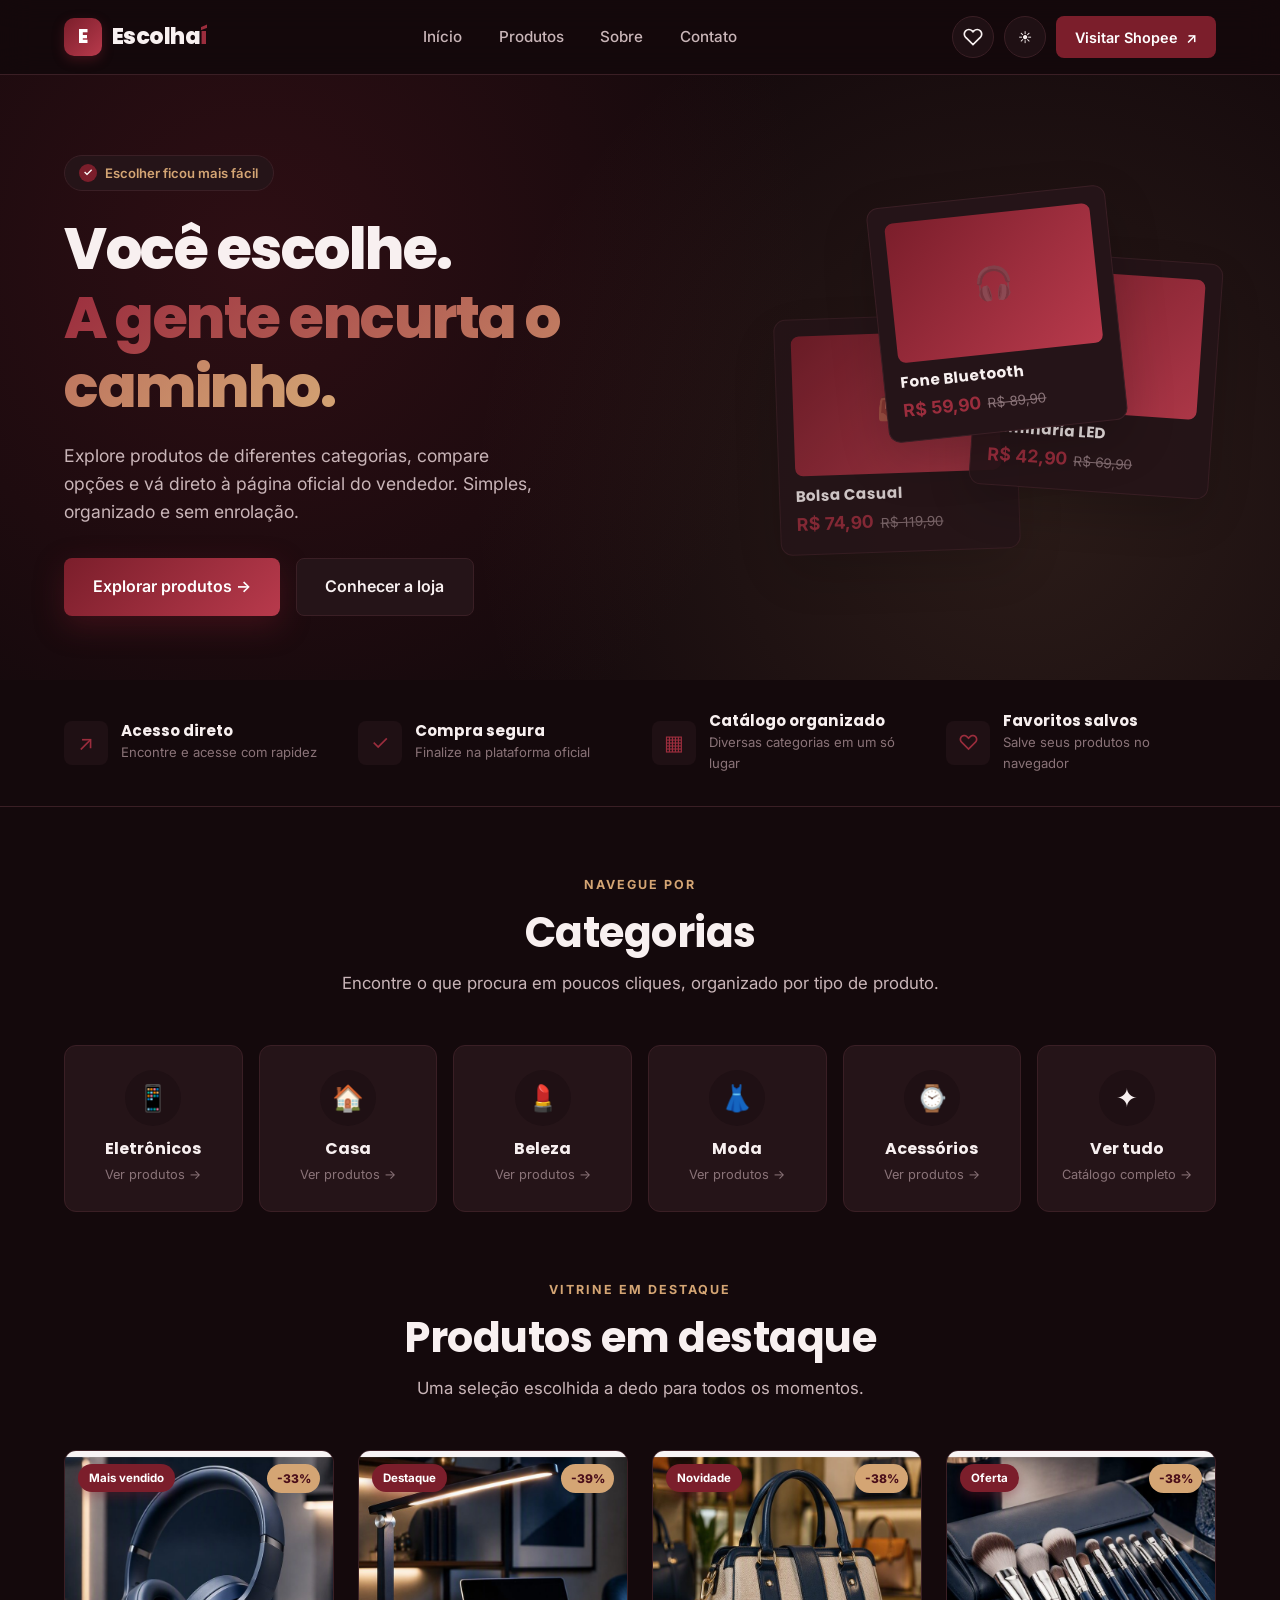
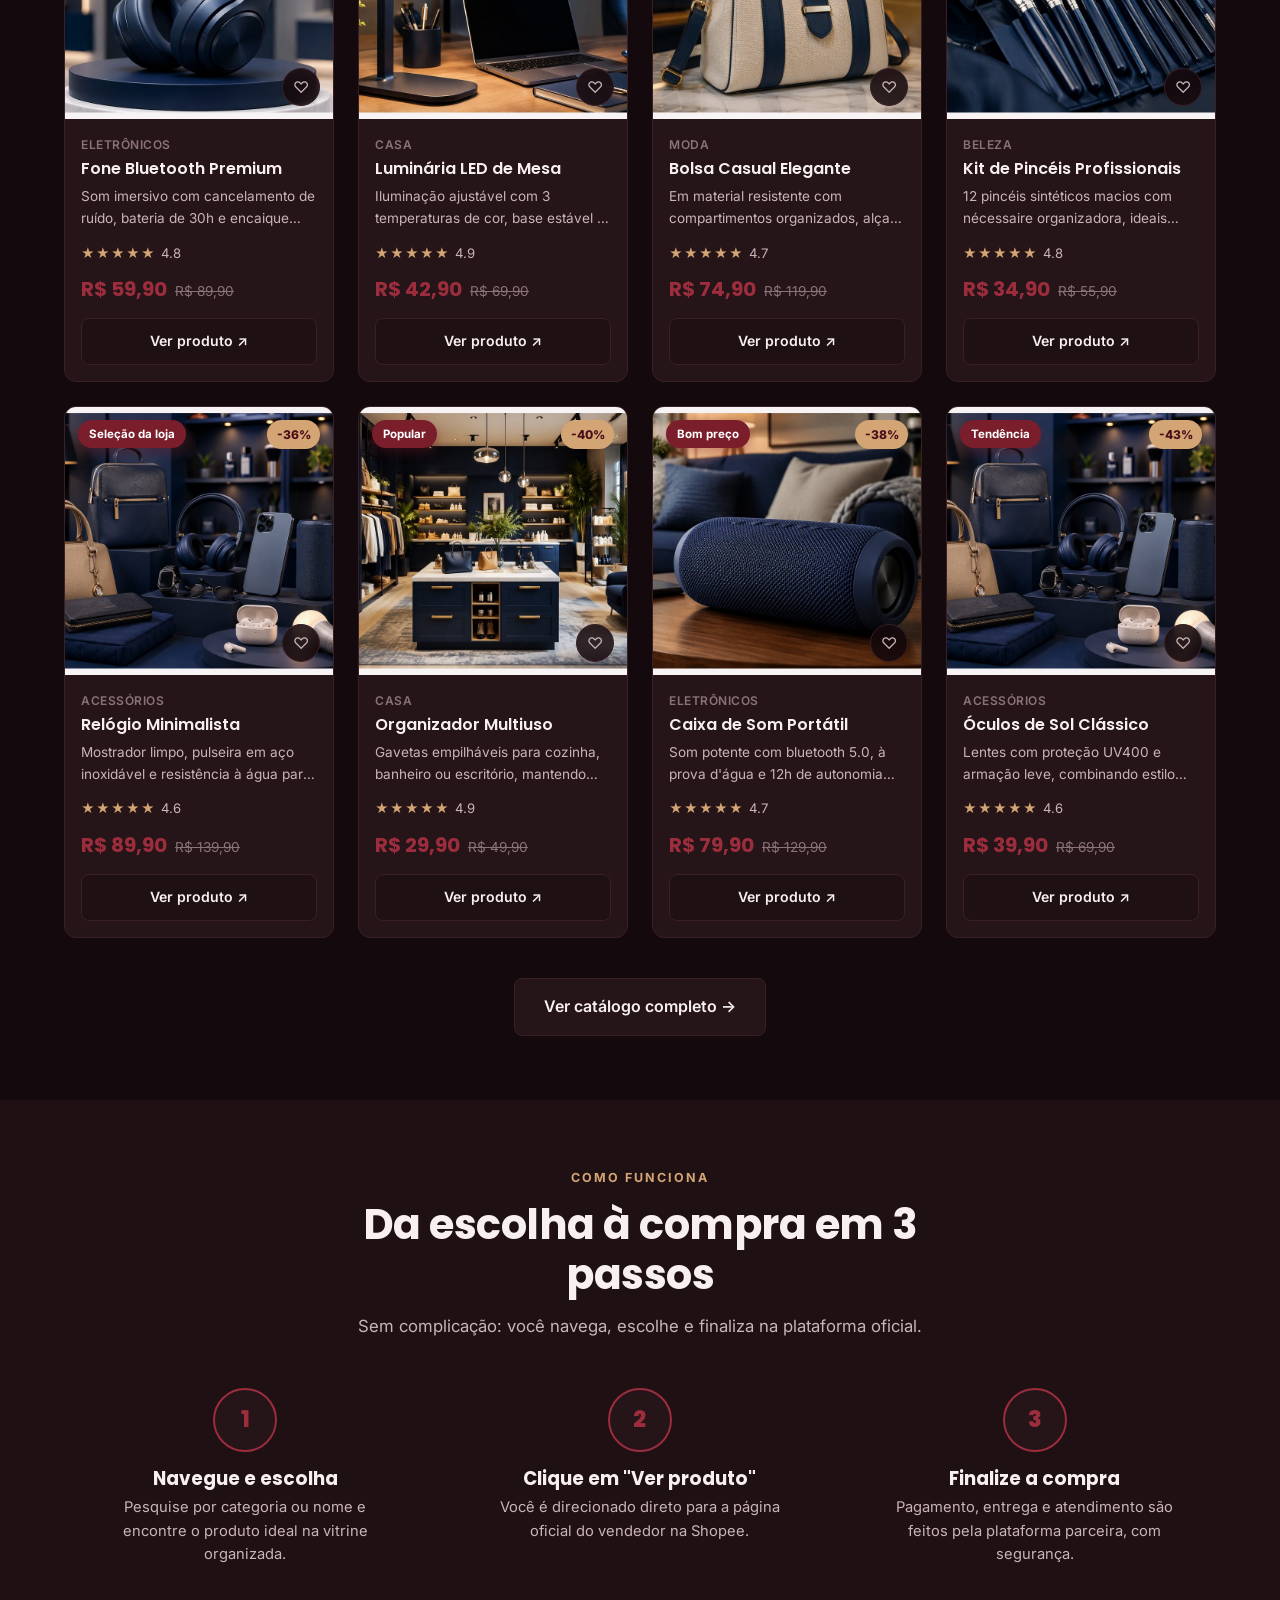
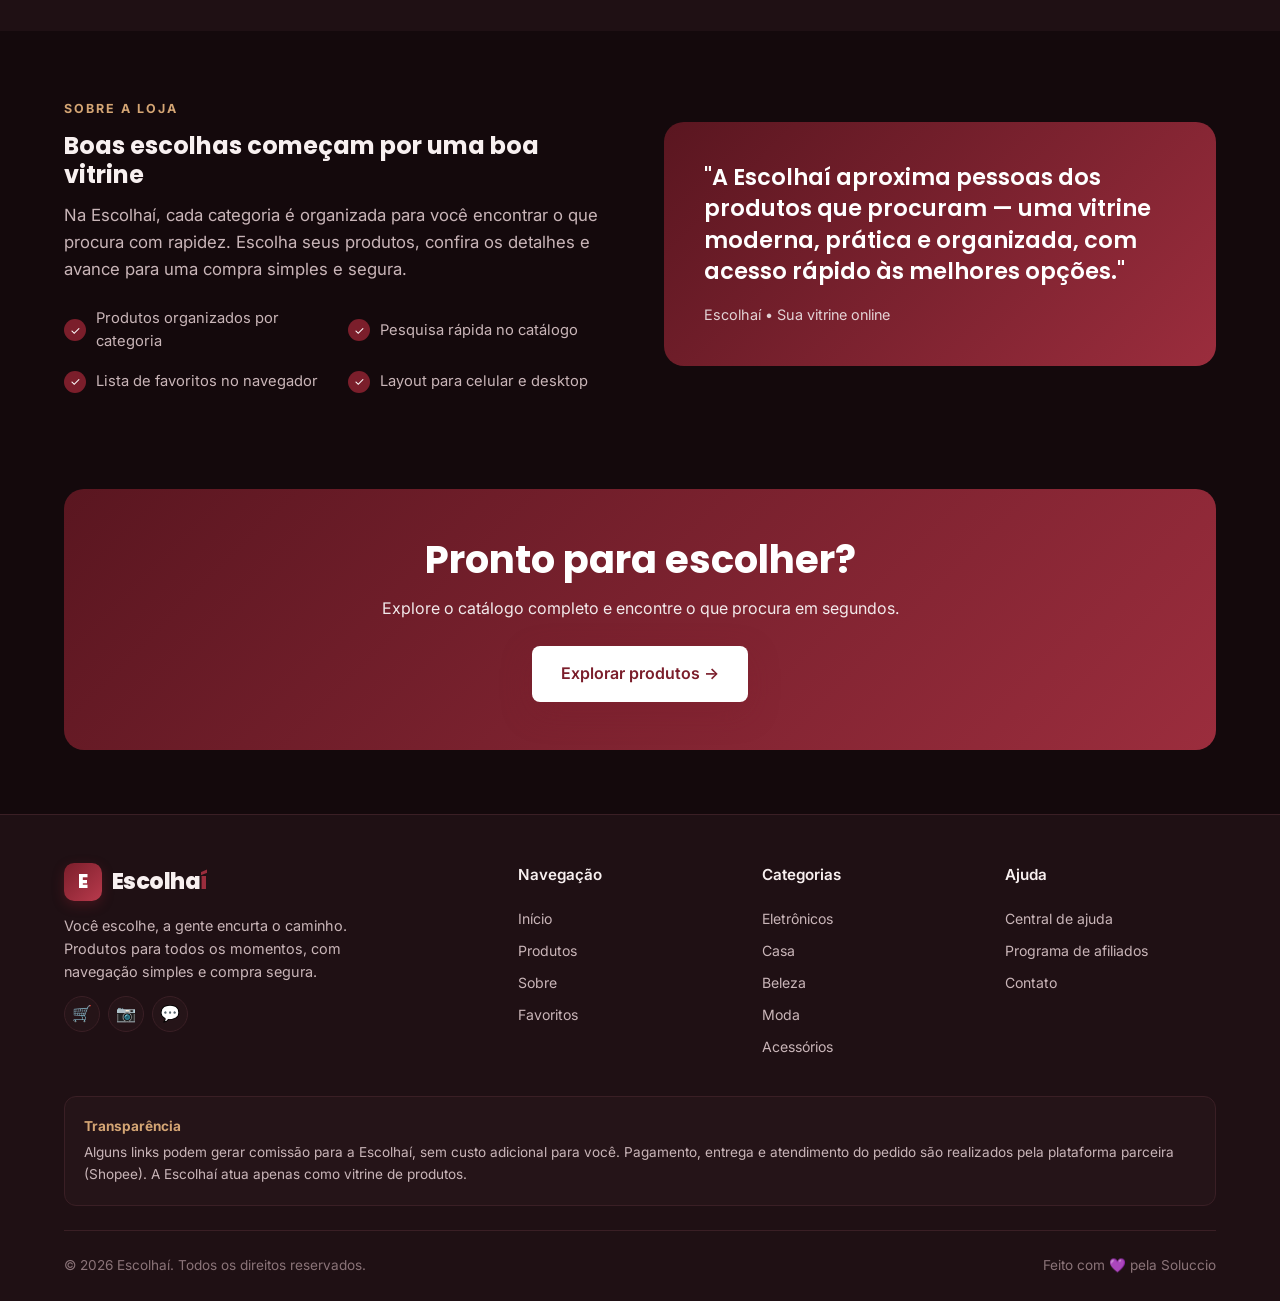
==== commit 8413c872: "Correção voltar menu" ====
--- a/index.html
+++ b/index.html
@@ -2,6 +2,11 @@
 <html lang="pt-BR" data-theme="dark">
 <head>
   <meta charset="UTF-8">
+  <!-- Cache control para evitar versões antigas -->
+  <meta http-equiv="Cache-Control" content="no-cache, no-store, must-revalidate">
+  <meta http-equiv="Pragma" content="no-cache">
+  <meta http-equiv="Expires" content="0">
+  
   <meta name="viewport" content="width=device-width, initial-scale=1.0">
   <meta name="theme-color" content="#7B1E2B">
   <title>Escolhaí — Você escolhe, a gente encurta o caminho</title>
@@ -11,187 +16,75 @@
   <meta property="og:title" content="Escolhaí — Você escolhe, a gente encurta o caminho">
   <meta property="og:description" content="Vitrine online com produtos organizados por categoria. Pesquise, compare e compre na plataforma oficial.">
   <meta property="og:url" content="https://soluccio.github.io/escolhai/">
-  <meta property="og:image" content="images/og-cover.jpg">
   <link rel="canonical" href="https://soluccio.github.io/escolhai/">
   <link rel="icon" type="image/svg+xml" href="data:image/svg+xml,%3Csvg xmlns='http://www.w3.org/2000/svg' viewBox='0 0 100 100'%3E%3Crect width='100' height='100' rx='20' fill='%237B1E2B'/%3E%3Ctext x='50' y='68' font-size='60' font-family='Arial' font-weight='bold' fill='white' text-anchor='middle'%3EE%3C/text%3E%3C/svg%3E">
   <link rel="preconnect" href="https://fonts.googleapis.com">
   <link rel="preconnect" href="https://fonts.gstatic.com" crossorigin>
   <link href="https://fonts.googleapis.com/css2?family=Inter:wght@400;500;600;700&family=Poppins:wght@500;600;700;800&display=swap" rel="stylesheet">
   <style>
-    /* ===== Variáveis de tema ===== */
     :root {
-      --wine-900: #4A0E1A;
-      --wine-800: #5A1620;
-      --wine-700: #7B1E2B;
-      --wine-600: #9B2D3D;
-      --wine-500: #B83A4C;
-      --gold: #D4A574;
-      --gold-soft: #E8C9A0;
-      --radius-sm: 8px;
-      --radius: 12px;
-      --radius-lg: 20px;
-      --shadow-sm: 0 2px 8px rgba(0,0,0,0.08);
-      --shadow: 0 8px 24px rgba(0,0,0,0.12);
-      --shadow-lg: 0 20px 50px rgba(0,0,0,0.18);
-      --transition: 0.3s cubic-bezier(0.4, 0, 0.2, 1);
-      --max-width: 1200px;
-    }
-
+      --wine-900: #4A0E1A; --wine-800: #5A1620; --wine-700: #7B1E2B;
+      --wine-600: #9B2D3D; --wine-500: #B83A4C; --gold: #D4A574; --gold-soft: #E8C9A0;
+      --radius-sm: 8px; --radius: 12px; --radius-lg: 20px;
+      --shadow-sm: 0 2px 8px rgba(0,0,0,0.08); --shadow: 0 8px 24px rgba(0,0,0,0.12); --shadow-lg: 0 20px 50px rgba(0,0,0,0.18);
+      --transition: 0.3s cubic-bezier(0.4, 0, 0.2, 1); --max-width: 1200px;
+    }
     [data-theme="dark"] {
-      --bg: #14090C;
-      --bg-soft: #1F1014;
-      --bg-card: #251418;
-      --bg-elevated: #2D181C;
-      --border: #3A1F25;
-      --text: #F8F0F0;
-      --text-secondary: #C9B5B8;
-      --text-muted: #8A7378;
+      --bg: #14090C; --bg-soft: #1F1014; --bg-card: #251418; --bg-elevated: #2D181C;
+      --border: #3A1F25; --text: #F8F0F0; --text-secondary: #C9B5B8; --text-muted: #8A7378;
       --overlay: rgba(20, 9, 12, 0.85);
     }
-
     [data-theme="light"] {
-      --bg: #FBF5F5;
-      --bg-soft: #F5EBEB;
-      --bg-card: #FFFFFF;
-      --bg-elevated: #FFFFFF;
-      --border: #EAD8DA;
-      --text: #2A0F14;
-      --text-secondary: #5A3A40;
-      --text-muted: #8A6E74;
+      --bg: #FBF5F5; --bg-soft: #F5EBEB; --bg-card: #FFFFFF; --bg-elevated: #FFFFFF;
+      --border: #EAD8DA; --text: #2A0F14; --text-secondary: #5A3A40; --text-muted: #8A6E74;
       --overlay: rgba(251, 245, 245, 0.9);
     }
-
-    /* ===== Reset ===== */
     *, *::before, *::after { margin: 0; padding: 0; box-sizing: border-box; }
     html { scroll-behavior: smooth; -webkit-text-size-adjust: 100%; }
-    body {
-      font-family: 'Inter', -apple-system, BlinkMacSystemFont, sans-serif;
-      background: var(--bg);
-      color: var(--text);
-      line-height: 1.6;
-      overflow-x: hidden;
-      transition: background var(--transition), color var(--transition);
-    }
+    body { font-family: 'Inter', -apple-system, BlinkMacSystemFont, sans-serif; background: var(--bg); color: var(--text); line-height: 1.6; overflow-x: hidden; transition: background var(--transition), color var(--transition); }
     h1, h2, h3, h4 { font-family: 'Poppins', sans-serif; line-height: 1.2; font-weight: 700; }
     a { color: inherit; text-decoration: none; }
     img { max-width: 100%; display: block; }
     button { font-family: inherit; cursor: pointer; border: none; background: none; color: inherit; }
     ul { list-style: none; }
     :focus-visible { outline: 2px solid var(--gold); outline-offset: 3px; border-radius: 4px; }
-
     .container { max-width: var(--max-width); margin: 0 auto; padding: 0 1.5rem; }
 
-    /* ===== Header ===== */
-    header {
-      position: sticky; top: 0; z-index: 1000;
-      background: var(--overlay);
-      backdrop-filter: blur(16px);
-      -webkit-backdrop-filter: blur(16px);
-      border-bottom: 1px solid var(--border);
-    }
+    /* Header */
+    header { position: sticky; top: 0; z-index: 1000; background: var(--overlay); backdrop-filter: blur(16px); -webkit-backdrop-filter: blur(16px); border-bottom: 1px solid var(--border); }
     .nav { display: flex; align-items: center; justify-content: space-between; padding: 1rem 1.5rem; max-width: var(--max-width); margin: 0 auto; gap: 1rem; }
     .logo { display: flex; align-items: center; gap: 0.6rem; font-family: 'Poppins', sans-serif; font-weight: 800; font-size: 1.4rem; }
-    .logo-mark {
-      width: 38px; height: 38px; border-radius: 10px;
-      background: linear-gradient(135deg, var(--wine-700), var(--wine-500));
-      display: grid; place-items: center; color: #fff; font-size: 1.2rem;
-      box-shadow: 0 4px 12px rgba(123, 30, 43, 0.4);
-    }
+    .logo-mark { width: 38px; height: 38px; border-radius: 10px; background: linear-gradient(135deg, var(--wine-700), var(--wine-500)); display: grid; place-items: center; color: #fff; font-size: 1.2rem; box-shadow: 0 4px 12px rgba(123, 30, 43, 0.4); }
     .logo-text { letter-spacing: -0.5px; }
     .logo-text span { color: var(--wine-600); }
-
     .nav-links { display: flex; align-items: center; gap: 0.5rem; }
-    .nav-links a {
-      padding: 0.5rem 0.9rem; border-radius: var(--radius-sm);
-      color: var(--text-secondary); font-weight: 500; font-size: 0.95rem;
-      transition: all var(--transition);
-    }
-    .nav-links a:hover { color: var(--text); background: var(--bg-soft); }
-
+    .nav-links a { padding: 0.5rem 0.9rem; border-radius: var(--radius-sm); color: var(--text-secondary); font-weight: 500; font-size: 0.95rem; transition: all var(--transition); }
+    .nav-links a:hover, .nav-links a.active { color: var(--text); background: var(--bg-soft); }
     .nav-actions { display: flex; align-items: center; gap: 0.6rem; }
-    .icon-btn {
-      width: 42px; height: 42px; border-radius: 50%;
-      display: grid; place-items: center;
-      background: var(--bg-soft); border: 1px solid var(--border);
-      color: var(--text); font-size: 1.1rem;
-      transition: all var(--transition); position: relative;
-    }
+    .icon-btn { width: 42px; height: 42px; border-radius: 50%; display: grid; place-items: center; background: var(--bg-soft); border: 1px solid var(--border); color: var(--text); transition: all var(--transition); position: relative; }
     .icon-btn:hover { background: var(--wine-700); color: #fff; border-color: var(--wine-700); transform: translateY(-2px); }
-    .fav-count {
-      position: absolute; top: -4px; right: -4px;
-      background: var(--gold); color: var(--wine-900);
-      font-size: 0.7rem; font-weight: 700;
-      min-width: 18px; height: 18px; border-radius: 9px;
-      display: grid; place-items: center; padding: 0 5px;
-    }
+    .fav-count { position: absolute; top: -4px; right: -4px; background: var(--gold); color: var(--wine-900); font-size: 0.7rem; font-weight: 700; min-width: 18px; height: 18px; border-radius: 9px; display: grid; place-items: center; padding: 0 5px; }
     .fav-count:empty { display: none; }
-
-    .btn-shopee {
-      display: inline-flex; align-items: center; gap: 0.5rem;
-      background: var(--wine-700); color: #fff;
-      padding: 0.6rem 1.2rem; border-radius: var(--radius-sm);
-      font-weight: 600; font-size: 0.9rem;
-      transition: all var(--transition);
-    }
+    .btn-shopee { display: inline-flex; align-items: center; gap: 0.5rem; background: var(--wine-700); color: #fff; padding: 0.6rem 1.2rem; border-radius: var(--radius-sm); font-weight: 600; font-size: 0.9rem; transition: all var(--transition); }
     .btn-shopee:hover { background: var(--wine-600); transform: translateY(-2px); box-shadow: 0 8px 20px rgba(123, 30, 43, 0.35); }
-
     .menu-toggle { display: none; }
 
-    /* ===== Hero ===== */
-    .hero {
-      position: relative; overflow: hidden;
-      padding: 5rem 0 4rem;
-      background:
-        radial-gradient(circle at 20% 30%, rgba(123, 30, 43, 0.25), transparent 50%),
-        radial-gradient(circle at 80% 70%, rgba(212, 165, 116, 0.12), transparent 50%);
-    }
-    .hero::before {
-      content: ''; position: absolute; inset: 0;
-      background-image: url("data:image/svg+xml,%3Csvg width='60' height='60' xmlns='http://www.w3.org/2000/svg'%3E%3Cpath d='M30 0L37 23H60L41 37L48 60L30 45L12 60L19 37L0 23H23Z' fill='%23ffffff' opacity='0.02'/%3E%3C/svg%3E");
-      pointer-events: none;
-    }
+    /* Hero */
+    .hero { position: relative; overflow: hidden; padding: 5rem 0 4rem; background: radial-gradient(circle at 20% 30%, rgba(123, 30, 43, 0.25), transparent 50%), radial-gradient(circle at 80% 70%, rgba(212, 165, 116, 0.12), transparent 50%); }
     .hero-grid { display: grid; grid-template-columns: 1.1fr 0.9fr; gap: 3rem; align-items: center; position: relative; }
-    .hero-badge {
-      display: inline-flex; align-items: center; gap: 0.5rem;
-      background: var(--bg-card); border: 1px solid var(--border);
-      padding: 0.4rem 0.9rem; border-radius: 50px;
-      font-size: 0.82rem; font-weight: 600; color: var(--gold);
-      margin-bottom: 1.5rem;
-    }
+    .hero-badge { display: inline-flex; align-items: center; gap: 0.5rem; background: var(--bg-card); border: 1px solid var(--border); padding: 0.4rem 0.9rem; border-radius: 50px; font-size: 0.82rem; font-weight: 600; color: var(--gold); margin-bottom: 1.5rem; }
     .hero-badge::before { content: '✓'; display: grid; place-items: center; width: 18px; height: 18px; background: var(--wine-700); color: #fff; border-radius: 50%; font-size: 0.7rem; }
     .hero h1 { font-size: clamp(2.2rem, 5vw, 3.6rem); font-weight: 800; letter-spacing: -1.5px; margin-bottom: 1.2rem; }
-    .hero h1 .accent {
-      background: linear-gradient(135deg, var(--wine-600), var(--gold));
-      -webkit-background-clip: text; background-clip: text;
-      -webkit-text-fill-color: transparent; color: transparent;
-    }
+    .hero h1 .accent { background: linear-gradient(135deg, var(--wine-600), var(--gold)); -webkit-background-clip: text; background-clip: text; -webkit-text-fill-color: transparent; color: transparent; }
     .hero p { font-size: 1.1rem; color: var(--text-secondary); max-width: 480px; margin-bottom: 2rem; }
     .hero-cta { display: flex; gap: 1rem; flex-wrap: wrap; }
-    .btn-primary {
-      display: inline-flex; align-items: center; gap: 0.5rem;
-      background: linear-gradient(135deg, var(--wine-700), var(--wine-500));
-      color: #fff; padding: 0.95rem 1.8rem; border-radius: var(--radius-sm);
-      font-weight: 600; font-size: 1rem;
-      transition: all var(--transition);
-      box-shadow: 0 10px 30px rgba(123, 30, 43, 0.35);
-    }
+    .btn-primary { display: inline-flex; align-items: center; gap: 0.5rem; background: linear-gradient(135deg, var(--wine-700), var(--wine-500)); color: #fff; padding: 0.95rem 1.8rem; border-radius: var(--radius-sm); font-weight: 600; font-size: 1rem; transition: all var(--transition); box-shadow: 0 10px 30px rgba(123, 30, 43, 0.35); }
     .btn-primary:hover { transform: translateY(-3px); box-shadow: 0 15px 40px rgba(123, 30, 43, 0.5); }
-    .btn-secondary {
-      display: inline-flex; align-items: center; gap: 0.5rem;
-      background: var(--bg-card); color: var(--text);
-      padding: 0.95rem 1.8rem; border-radius: var(--radius-sm);
-      font-weight: 600; font-size: 1rem; border: 1px solid var(--border);
-      transition: all var(--transition);
-    }
+    .btn-secondary { display: inline-flex; align-items: center; gap: 0.5rem; background: var(--bg-card); color: var(--text); padding: 0.95rem 1.8rem; border-radius: var(--radius-sm); font-weight: 600; font-size: 1rem; border: 1px solid var(--border); transition: all var(--transition); }
     .btn-secondary:hover { border-color: var(--wine-600); color: var(--wine-600); }
-
     .hero-visual { position: relative; }
     .hero-card-stack { position: relative; height: 380px; }
-    .hero-card {
-      position: absolute; background: var(--bg-card); border: 1px solid var(--border);
-      border-radius: var(--radius); padding: 1rem; width: 240px;
-      box-shadow: var(--shadow-lg);
-    }
+    .hero-card { position: absolute; background: var(--bg-card); border: 1px solid var(--border); border-radius: var(--radius); padding: 1rem; width: 240px; box-shadow: var(--shadow-lg); }
     .hero-card:nth-child(1) { top: 0; right: 20%; transform: rotate(-6deg); z-index: 3; }
     .hero-card:nth-child(2) { top: 60px; right: 0; transform: rotate(4deg); z-index: 2; opacity: 0.92; }
     .hero-card:nth-child(3) { top: 120px; right: 40%; transform: rotate(-2deg); z-index: 1; opacity: 0.8; }
@@ -200,88 +93,41 @@
     .hero-card .price { color: var(--wine-600); font-weight: 700; font-size: 1.1rem; }
     .hero-card .old { text-decoration: line-through; color: var(--text-muted); font-size: 0.85rem; margin-left: 0.4rem; }
 
-    /* ===== Trust bar ===== */
+    /* Trust bar */
     .trust { padding: 2rem 0; border-bottom: 1px solid var(--border); }
     .trust-grid { display: grid; grid-template-columns: repeat(4, 1fr); gap: 1.5rem; }
     .trust-item { display: flex; align-items: center; gap: 0.8rem; }
-    .trust-icon {
-      width: 44px; height: 44px; border-radius: var(--radius-sm);
-      background: var(--bg-soft); display: grid; place-items: center;
-      color: var(--wine-600); font-size: 1.3rem; flex-shrink: 0;
-    }
+    .trust-icon { width: 44px; height: 44px; border-radius: var(--radius-sm); background: var(--bg-soft); display: grid; place-items: center; color: var(--wine-600); font-size: 1.3rem; flex-shrink: 0; }
     .trust-item h4 { font-size: 0.95rem; margin-bottom: 0.1rem; }
     .trust-item p { font-size: 0.82rem; color: var(--text-muted); }
 
-    /* ===== Section title ===== */
+    /* Section */
     .section { padding: 4rem 0; }
     .section-head { text-align: center; max-width: 640px; margin: 0 auto 3rem; }
-    .section-eyebrow {
-      display: inline-block; font-size: 0.78rem; font-weight: 700;
-      letter-spacing: 2px; text-transform: uppercase; color: var(--gold);
-      margin-bottom: 0.8rem;
-    }
+    .section-eyebrow { display: inline-block; font-size: 0.78rem; font-weight: 700; letter-spacing: 2px; text-transform: uppercase; color: var(--gold); margin-bottom: 0.8rem; }
     .section-head h2 { font-size: clamp(1.8rem, 4vw, 2.6rem); margin-bottom: 0.8rem; letter-spacing: -0.5px; }
     .section-head p { color: var(--text-secondary); font-size: 1.05rem; }
 
-    /* ===== Categorias ===== */
+    /* Categorias */
     .cats-grid { display: grid; grid-template-columns: repeat(auto-fit, minmax(160px, 1fr)); gap: 1rem; }
-    .cat-card {
-      background: var(--bg-card); border: 1px solid var(--border);
-      border-radius: var(--radius); padding: 1.5rem 1rem; text-align: center;
-      transition: all var(--transition); cursor: pointer;
-      position: relative; overflow: hidden;
-    }
-    .cat-card::before {
-      content: ''; position: absolute; inset: 0;
-      background: linear-gradient(135deg, var(--wine-700), transparent);
-      opacity: 0; transition: opacity var(--transition);
-    }
+    .cat-card { background: var(--bg-card); border: 1px solid var(--border); border-radius: var(--radius); padding: 1.5rem 1rem; text-align: center; transition: all var(--transition); cursor: pointer; position: relative; overflow: hidden; }
     .cat-card:hover { transform: translateY(-4px); border-color: var(--wine-600); box-shadow: var(--shadow); }
-    .cat-card:hover::before { opacity: 0.08; }
-    .cat-icon {
-      width: 56px; height: 56px; margin: 0 auto 0.8rem;
-      border-radius: 50%; background: var(--bg-soft);
-      display: grid; place-items: center; font-size: 1.6rem;
-      position: relative; z-index: 1;
-    }
+    .cat-icon { width: 56px; height: 56px; margin: 0 auto 0.8rem; border-radius: 50%; background: var(--bg-soft); display: grid; place-items: center; font-size: 1.6rem; position: relative; z-index: 1; }
     .cat-card h4 { font-size: 1rem; margin-bottom: 0.2rem; position: relative; z-index: 1; }
     .cat-card span { font-size: 0.8rem; color: var(--text-muted); position: relative; z-index: 1; }
 
-    /* ===== Product cards ===== */
+    /* Products */
     .products-grid { display: grid; grid-template-columns: repeat(auto-fill, minmax(260px, 1fr)); gap: 1.5rem; }
-    .product-card {
-      background: var(--bg-card); border: 1px solid var(--border);
-      border-radius: var(--radius); overflow: hidden;
-      transition: all var(--transition); display: flex; flex-direction: column;
-      position: relative;
-    }
+    .product-card { background: var(--bg-card); border: 1px solid var(--border); border-radius: var(--radius); overflow: hidden; transition: all var(--transition); display: flex; flex-direction: column; position: relative; }
     .product-card:hover { transform: translateY(-5px); border-color: var(--wine-600); box-shadow: var(--shadow-lg); }
     .product-img-wrap { position: relative; aspect-ratio: 1; background: var(--bg-soft); overflow: hidden; }
     .product-img-wrap img { width: 100%; height: 100%; object-fit: cover; transition: transform 0.5s ease; }
     .product-card:hover .product-img-wrap img { transform: scale(1.05); }
-    .product-badge {
-      position: absolute; top: 0.8rem; left: 0.8rem;
-      background: var(--wine-700); color: #fff;
-      padding: 0.3rem 0.7rem; border-radius: 50px;
-      font-size: 0.72rem; font-weight: 700; letter-spacing: 0.3px;
-      box-shadow: 0 4px 12px rgba(123, 30, 43, 0.4);
-    }
-    .product-discount {
-      position: absolute; top: 0.8rem; right: 0.8rem;
-      background: var(--gold); color: var(--wine-900);
-      padding: 0.3rem 0.6rem; border-radius: 50px;
-      font-size: 0.75rem; font-weight: 800;
-    }
-    .fav-btn {
-      position: absolute; bottom: 0.8rem; right: 0.8rem;
-      width: 38px; height: 38px; border-radius: 50%;
-      background: var(--overlay); backdrop-filter: blur(8px);
-      border: 1px solid var(--border); display: grid; place-items: center;
-      font-size: 1rem; color: var(--text-secondary); transition: all var(--transition);
-    }
+    .product-badge { position: absolute; top: 0.8rem; left: 0.8rem; background: var(--wine-700); color: #fff; padding: 0.3rem 0.7rem; border-radius: 50px; font-size: 0.72rem; font-weight: 700; box-shadow: 0 4px 12px rgba(123, 30, 43, 0.4); }
+    .product-discount { position: absolute; top: 0.8rem; right: 0.8rem; background: var(--gold); color: var(--wine-900); padding: 0.3rem 0.6rem; border-radius: 50px; font-size: 0.75rem; font-weight: 800; }
+    .fav-btn { position: absolute; bottom: 0.8rem; right: 0.8rem; width: 38px; height: 38px; border-radius: 50%; background: var(--overlay); backdrop-filter: blur(8px); border: 1px solid var(--border); display: grid; place-items: center; font-size: 1rem; color: var(--text-secondary); transition: all var(--transition); }
     .fav-btn:hover { background: var(--wine-700); color: #fff; border-color: var(--wine-700); transform: scale(1.1); }
     .fav-btn.active { background: var(--wine-700); color: var(--gold); border-color: var(--wine-700); }
-
     .product-info { padding: 1rem; display: flex; flex-direction: column; flex: 1; }
     .product-cat { font-size: 0.75rem; color: var(--text-muted); font-weight: 600; text-transform: uppercase; letter-spacing: 0.5px; margin-bottom: 0.3rem; }
     .product-info h3 { font-size: 1rem; margin-bottom: 0.4rem; font-weight: 600; line-height: 1.3; }
@@ -291,112 +137,63 @@
     .product-prices { display: flex; align-items: baseline; gap: 0.5rem; margin-bottom: 0.8rem; }
     .price-now { font-family: 'Poppins', sans-serif; font-size: 1.25rem; font-weight: 700; color: var(--wine-600); }
     .price-old { font-size: 0.85rem; color: var(--text-muted); text-decoration: line-through; }
-    .btn-product {
-      display: flex; align-items: center; justify-content: center; gap: 0.4rem;
-      background: var(--bg-soft); color: var(--text);
-      padding: 0.7rem; border-radius: var(--radius-sm);
-      font-weight: 600; font-size: 0.88rem; border: 1px solid var(--border);
-      transition: all var(--transition); width: 100%;
-    }
+    .btn-product { display: flex; align-items: center; justify-content: center; gap: 0.4rem; background: var(--bg-soft); color: var(--text); padding: 0.7rem; border-radius: var(--radius-sm); font-weight: 600; font-size: 0.88rem; border: 1px solid var(--border); transition: all var(--transition); width: 100%; }
     .btn-product:hover { background: var(--wine-700); color: #fff; border-color: var(--wine-700); }
-
     .section-footer { text-align: center; margin-top: 2.5rem; }
 
-    /* ===== How it works ===== */
+    /* How it works */
     .how { background: var(--bg-soft); }
     .steps { display: grid; grid-template-columns: repeat(3, 1fr); gap: 2rem; counter-reset: step; }
     .step { text-align: center; position: relative; }
-    .step-num {
-      width: 64px; height: 64px; margin: 0 auto 1rem;
-      border-radius: 50%; background: var(--bg-card);
-      border: 2px solid var(--wine-600); display: grid; place-items: center;
-      font-family: 'Poppins', sans-serif; font-size: 1.4rem; font-weight: 800;
-      color: var(--wine-600); counter-increment: step;
-    }
+    .step-num { width: 64px; height: 64px; margin: 0 auto 1rem; border-radius: 50%; background: var(--bg-card); border: 2px solid var(--wine-600); display: grid; place-items: center; font-family: 'Poppins', sans-serif; font-size: 1.4rem; font-weight: 800; color: var(--wine-600); counter-increment: step; }
     .step-num::before { content: counter(step); }
     .step h4 { font-size: 1.15rem; margin-bottom: 0.4rem; }
     .step p { color: var(--text-secondary); font-size: 0.92rem; max-width: 280px; margin: 0 auto; }
 
-    /* ===== Sobre ===== */
+    /* Sobre */
     .about-grid { display: grid; grid-template-columns: 1fr 1fr; gap: 3rem; align-items: center; }
     .about-features { display: grid; grid-template-columns: 1fr 1fr; gap: 1rem; margin-top: 1.5rem; }
     .about-feature { display: flex; align-items: center; gap: 0.6rem; font-size: 0.92rem; color: var(--text-secondary); }
     .about-feature::before { content: '✓'; display: grid; place-items: center; width: 22px; height: 22px; background: var(--wine-700); color: #fff; border-radius: 50%; font-size: 0.75rem; flex-shrink: 0; }
-    .about-visual {
-      background: linear-gradient(135deg, var(--wine-800), var(--wine-600));
-      border-radius: var(--radius-lg); padding: 2.5rem; color: #fff;
-      position: relative; overflow: hidden;
-    }
-    .about-visual::before {
-      content: '"'; position: absolute; top: -20px; left: 20px;
-      font-size: 12rem; font-family: Georgia, serif; opacity: 0.15;
-    }
+    .about-visual { background: linear-gradient(135deg, var(--wine-800), var(--wine-600)); border-radius: var(--radius-lg); padding: 2.5rem; color: #fff; position: relative; overflow: hidden; }
     .about-visual blockquote { font-family: 'Poppins', sans-serif; font-size: 1.4rem; font-weight: 600; line-height: 1.4; position: relative; z-index: 1; }
     .about-visual cite { display: block; margin-top: 1rem; font-style: normal; opacity: 0.8; font-size: 0.9rem; }
 
-    /* ===== CTA final ===== */
-    .cta-final {
-      background: linear-gradient(135deg, var(--wine-800), var(--wine-600));
-      border-radius: var(--radius-lg); padding: 3rem 2rem; text-align: center;
-      color: #fff; position: relative; overflow: hidden; margin: 2rem 0;
-    }
-    .cta-final::before {
-      content: ''; position: absolute; inset: 0;
-      background-image: url("data:image/svg+xml,%3Csvg width='40' height='40' xmlns='http://www.w3.org/2000/svg'%3E%3Ccircle cx='20' cy='20' r='1' fill='white' opacity='0.15'/%3E%3C/svg%3E");
-    }
+    /* CTA final */
+    .cta-final { background: linear-gradient(135deg, var(--wine-800), var(--wine-600)); border-radius: var(--radius-lg); padding: 3rem 2rem; text-align: center; color: #fff; position: relative; overflow: hidden; margin: 2rem 0; }
     .cta-final h2 { font-size: clamp(1.6rem, 4vw, 2.4rem); margin-bottom: 0.8rem; position: relative; }
     .cta-final p { opacity: 0.9; margin-bottom: 1.5rem; position: relative; }
     .cta-final .btn-primary { background: #fff; color: var(--wine-700); position: relative; }
     .cta-final .btn-primary:hover { background: var(--gold); color: var(--wine-900); }
 
-    /* ===== Footer ===== */
+    /* Footer */
     footer { background: var(--bg-soft); border-top: 1px solid var(--border); padding: 3rem 0 1.5rem; margin-top: 4rem; }
     .footer-grid { display: grid; grid-template-columns: 2fr 1fr 1fr 1fr; gap: 2rem; margin-bottom: 2rem; }
     .footer-brand p { color: var(--text-secondary); font-size: 0.9rem; margin: 0.8rem 0; max-width: 320px; }
     .footer-col h5 { font-size: 0.95rem; margin-bottom: 1rem; font-weight: 600; }
     .footer-col a { display: block; color: var(--text-secondary); font-size: 0.88rem; padding: 0.3rem 0; transition: color var(--transition); }
     .footer-col a:hover { color: var(--wine-600); }
-    .footer-transparency {
-      background: var(--bg-card); border: 1px solid var(--border);
-      border-radius: var(--radius); padding: 1.2rem; margin-bottom: 1.5rem;
-      font-size: 0.85rem; color: var(--text-secondary);
-    }
+    .footer-transparency { background: var(--bg-card); border: 1px solid var(--border); border-radius: var(--radius); padding: 1.2rem; margin-bottom: 1.5rem; font-size: 0.85rem; color: var(--text-secondary); }
     .footer-transparency strong { color: var(--gold); display: block; margin-bottom: 0.3rem; }
     .footer-bottom { border-top: 1px solid var(--border); padding-top: 1.5rem; display: flex; justify-content: space-between; align-items: center; flex-wrap: wrap; gap: 1rem; font-size: 0.85rem; color: var(--text-muted); }
     .social { display: flex; gap: 0.5rem; }
     .social a { width: 36px; height: 36px; border-radius: 50%; background: var(--bg-card); border: 1px solid var(--border); display: grid; place-items: center; transition: all var(--transition); }
     .social a:hover { background: var(--wine-700); color: #fff; border-color: var(--wine-700); }
 
-    /* ===== Toast ===== */
+    /* Toast & Back to top */
     .toast-container { position: fixed; bottom: 1.5rem; right: 1.5rem; z-index: 2000; display: flex; flex-direction: column; gap: 0.5rem; }
-    .toast {
-      background: var(--bg-card); border: 1px solid var(--border);
-      border-left: 4px solid var(--wine-600);
-      padding: 0.9rem 1.2rem; border-radius: var(--radius-sm);
-      box-shadow: var(--shadow-lg); font-size: 0.9rem;
-      display: flex; align-items: center; gap: 0.6rem;
-      animation: slideIn 0.3s ease;
-    }
+    .toast { background: var(--bg-card); border: 1px solid var(--border); border-left: 4px solid var(--wine-600); padding: 0.9rem 1.2rem; border-radius: var(--radius-sm); box-shadow: var(--shadow-lg); font-size: 0.9rem; display: flex; align-items: center; gap: 0.6rem; animation: slideIn 0.3s ease; }
     @keyframes slideIn { from { transform: translateX(100%); opacity: 0; } to { transform: translateX(0); opacity: 1; } }
-
-    /* ===== Back to top ===== */
-    .back-top {
-      position: fixed; bottom: 1.5rem; left: 1.5rem; z-index: 999;
-      width: 46px; height: 46px; border-radius: 50%;
-      background: var(--wine-700); color: #fff;
-      display: grid; place-items: center; font-size: 1.2rem;
-      box-shadow: var(--shadow); opacity: 0; visibility: hidden;
-      transition: all var(--transition);
-    }
+    .back-top { position: fixed; bottom: 1.5rem; left: 1.5rem; z-index: 999; width: 46px; height: 46px; border-radius: 50%; background: var(--wine-700); color: #fff; display: grid; place-items: center; font-size: 1.2rem; box-shadow: var(--shadow); opacity: 0; visibility: hidden; transition: all var(--transition); }
     .back-top.visible { opacity: 1; visibility: visible; }
     .back-top:hover { background: var(--wine-600); transform: translateY(-3px); }
 
-    /* ===== Loading skeleton ===== */
+    /* Skeleton */
     .skeleton { background: linear-gradient(90deg, var(--bg-soft) 25%, var(--bg-card) 50%, var(--bg-soft) 75%); background-size: 200% 100%; animation: shimmer 1.5s infinite; border-radius: var(--radius-sm); }
     @keyframes shimmer { 0% { background-position: 200% 0; } 100% { background-position: -200% 0; } }
     .skeleton-card { height: 360px; border-radius: var(--radius); }
 
-    /* ===== Responsivo ===== */
+    /* Responsivo */
     @media (max-width: 900px) {
       .hero-grid { grid-template-columns: 1fr; gap: 2rem; }
       .hero-visual { display: none; }
@@ -416,28 +213,25 @@
       .hero-cta { flex-direction: column; }
       .hero-cta .btn-primary, .hero-cta .btn-secondary { width: 100%; justify-content: center; }
     }
-
-    @media (prefers-reduced-motion: reduce) {
-      *, *::before, *::after { animation-duration: 0.01ms !important; transition-duration: 0.01ms !important; }
-    }
+    @media (prefers-reduced-motion: reduce) { *, *::before, *::after { animation-duration: 0.01ms !important; transition-duration: 0.01ms !important; } }
   </style>
 </head>
 <body>
 
   <header>
     <nav class="nav">
-      <a href="index.html" class="logo" aria-label="Escolhaí — Página inicial">
+      <a href="index.html?v=4" class="logo" aria-label="Escolhaí — Página inicial">
         <span class="logo-mark">E</span>
         <span class="logo-text">Escolha<span>í</span></span>
       </a>
       <ul class="nav-links" id="navLinks">
-        <li><a href="index.html">Início</a></li>
-        <li><a href="produtos.html">Produtos</a></li>
+        <li><a href="index.html?v=4">Início</a></li>
+        <li><a href="produtos.html?v=4">Produtos</a></li>
         <li><a href="#sobre">Sobre</a></li>
         <li><a href="#contato">Contato</a></li>
       </ul>
       <div class="nav-actions">
-        <a href="produtos.html?fav=1" class="icon-btn" aria-label="Favoritos">
+        <a href="produtos.html?v=4&fav=1" class="icon-btn" aria-label="Favoritos">
           <svg width="20" height="20" viewBox="0 0 24 24" fill="none" stroke="currentColor" stroke-width="2"><path d="M20.84 4.61a5.5 5.5 0 0 0-7.78 0L12 5.67l-1.06-1.06a5.5 5.5 0 0 0-7.78 7.78l1.06 1.06L12 21.23l7.78-7.78 1.06-1.06a5.5 5.5 0 0 0 0-7.78z"/></svg>
           <span class="fav-count" id="favCount"></span>
         </a>
@@ -455,7 +249,6 @@
   </header>
 
   <main>
-    <!-- Hero -->
     <section class="hero">
       <div class="container">
         <div class="hero-grid">
@@ -464,7 +257,7 @@
             <h1>Você escolhe.<br><span class="accent">A gente encurta o caminho.</span></h1>
             <p>Explore produtos de diferentes categorias, compare opções e vá direto à página oficial do vendedor. Simples, organizado e sem enrolação.</p>
             <div class="hero-cta">
-              <a href="produtos.html" class="btn-primary">Explorar produtos →</a>
+              <a href="produtos.html?v=4" class="btn-primary">Explorar produtos →</a>
               <a href="#sobre" class="btn-secondary">Conhecer a loja</a>
             </div>
           </div>
@@ -491,7 +284,6 @@
       </div>
     </section>
 
-    <!-- Trust bar -->
     <section class="trust">
       <div class="container">
         <div class="trust-grid">
@@ -515,7 +307,6 @@
       </div>
     </section>
 
-    <!-- Categorias -->
     <section class="section">
       <div class="container">
         <div class="section-head">
@@ -524,17 +315,16 @@
           <p>Encontre o que procura em poucos cliques, organizado por tipo de produto.</p>
         </div>
         <div class="cats-grid" id="catsGrid">
-          <a href="produtos.html?cat=Eletrônicos" class="cat-card"><div class="cat-icon">📱</div><h4>Eletrônicos</h4><span>Ver produtos →</span></a>
-          <a href="produtos.html?cat=Casa" class="cat-card"><div class="cat-icon">🏠</div><h4>Casa</h4><span>Ver produtos →</span></a>
-          <a href="produtos.html?cat=Beleza" class="cat-card"><div class="cat-icon">💄</div><h4>Beleza</h4><span>Ver produtos →</span></a>
-          <a href="produtos.html?cat=Moda" class="cat-card"><div class="cat-icon">👗</div><h4>Moda</h4><span>Ver produtos →</span></a>
-          <a href="produtos.html?cat=Acessórios" class="cat-card"><div class="cat-icon">⌚</div><h4>Acessórios</h4><span>Ver produtos →</span></a>
-          <a href="produtos.html" class="cat-card"><div class="cat-icon">✦</div><h4>Ver tudo</h4><span>Catálogo completo →</span></a>
-        </div>
-      </div>
-    </section>
-
-    <!-- Produtos em destaque -->
+          <a href="produtos.html?v=4&cat=Eletrônicos" class="cat-card"><div class="cat-icon">📱</div><h4>Eletrônicos</h4><span>Ver produtos →</span></a>
+          <a href="produtos.html?v=4&cat=Casa" class="cat-card"><div class="cat-icon">🏠</div><h4>Casa</h4><span>Ver produtos →</span></a>
+          <a href="produtos.html?v=4&cat=Beleza" class="cat-card"><div class="cat-icon">💄</div><h4>Beleza</h4><span>Ver produtos →</span></a>
+          <a href="produtos.html?v=4&cat=Moda" class="cat-card"><div class="cat-icon">👗</div><h4>Moda</h4><span>Ver produtos →</span></a>
+          <a href="produtos.html?v=4&cat=Acessórios" class="cat-card"><div class="cat-icon">⌚</div><h4>Acessórios</h4><span>Ver produtos →</span></a>
+          <a href="produtos.html?v=4" class="cat-card"><div class="cat-icon">✦</div><h4>Ver tudo</h4><span>Catálogo completo →</span></a>
+        </div>
+      </div>
+    </section>
+
     <section class="section" style="padding-top:0;">
       <div class="container">
         <div class="section-head">
@@ -549,12 +339,11 @@
           <div class="skeleton-card skeleton"></div>
         </div>
         <div class="section-footer">
-          <a href="produtos.html" class="btn-secondary">Ver catálogo completo →</a>
-        </div>
-      </div>
-    </section>
-
-    <!-- Como funciona -->
+          <a href="produtos.html?v=4" class="btn-secondary">Ver catálogo completo →</a>
+        </div>
+      </div>
+    </section>
+
     <section class="section how">
       <div class="container">
         <div class="section-head">
@@ -582,7 +371,6 @@
       </div>
     </section>
 
-    <!-- Sobre -->
     <section class="section" id="sobre">
       <div class="container">
         <div class="about-grid">
@@ -605,17 +393,15 @@
       </div>
     </section>
 
-    <!-- CTA final -->
     <section class="container">
       <div class="cta-final">
         <h2>Pronto para escolher?</h2>
         <p>Explore o catálogo completo e encontre o que procura em segundos.</p>
-        <a href="produtos.html" class="btn-primary">Explorar produtos →</a>
+        <a href="produtos.html?v=4" class="btn-primary">Explorar produtos →</a>
       </div>
     </section>
   </main>
 
-  <!-- Footer -->
   <footer id="contato">
     <div class="container">
       <div class="footer-grid">
@@ -633,18 +419,18 @@
         </div>
         <div class="footer-col">
           <h5>Navegação</h5>
-          <a href="index.html">Início</a>
-          <a href="produtos.html">Produtos</a>
+          <a href="index.html?v=4">Início</a>
+          <a href="produtos.html?v=4">Produtos</a>
           <a href="#sobre">Sobre</a>
-          <a href="produtos.html?fav=1">Favoritos</a>
+          <a href="produtos.html?v=4&fav=1">Favoritos</a>
         </div>
         <div class="footer-col">
           <h5>Categorias</h5>
-          <a href="produtos.html?cat=Eletrônicos">Eletrônicos</a>
-          <a href="produtos.html?cat=Casa">Casa</a>
-          <a href="produtos.html?cat=Beleza">Beleza</a>
-          <a href="produtos.html?cat=Moda">Moda</a>
-          <a href="produtos.html?cat=Acessórios">Acessórios</a>
+          <a href="produtos.html?v=4&cat=Eletrônicos">Eletrônicos</a>
+          <a href="produtos.html?v=4&cat=Casa">Casa</a>
+          <a href="produtos.html?v=4&cat=Beleza">Beleza</a>
+          <a href="produtos.html?v=4&cat=Moda">Moda</a>
+          <a href="produtos.html?v=4&cat=Acessórios">Acessórios</a>
         </div>
         <div class="footer-col">
           <h5>Ajuda</h5>
@@ -668,11 +454,9 @@
   <div class="toast-container" id="toastContainer"></div>
 
   <script>
-    // ===== Config =====
     const SHOPEE_LINK = 'https://shopee.com.br/';
-    const PRODUCTS_URL = 'products.json?v=4'; // cache busting
-
-    // ===== Theme =====
+    const PRODUCTS_URL = 'products.json?v=4';
+
     const themeToggle = document.getElementById('themeToggle');
     const themeIcon = document.getElementById('themeIcon');
     const savedTheme = localStorage.getItem('escolhai-theme') || 'dark';
@@ -687,7 +471,6 @@
       themeIcon.textContent = next === 'dark' ? '☀' : '◐';
     });
 
-    // ===== Menu mobile =====
     const menuToggle = document.getElementById('menuToggle');
     const navLinks = document.getElementById('navLinks');
     menuToggle.addEventListener('click', () => {
@@ -695,7 +478,6 @@
       menuToggle.setAttribute('aria-expanded', open);
     });
 
-    // ===== Favoritos =====
     function getFavs() { return JSON.parse(localStorage.getItem('escolhai-favs') || '[]'); }
     function toggleFav(id) {
       const favs = getFavs();
@@ -712,7 +494,6 @@
     }
     updateFavCount();
 
-    // ===== Toast =====
     function showToast(msg) {
       const container = document.getElementById('toastContainer');
       const toast = document.createElement('div');
@@ -722,7 +503,6 @@
       setTimeout(() => { toast.style.opacity = '0'; setTimeout(() => toast.remove(), 300); }, 2500);
     }
 
-    // ===== Helpers =====
     function formatBRL(v) { return 'R$ ' + v.toFixed(2).replace('.', ','); }
     function calcDiscount(oldP, newP) { return Math.round((1 - newP / oldP) * 100); }
     function stars(rating) { return '★★★★★'.slice(0, Math.round(rating)) + '☆☆☆☆☆'.slice(0, 5 - Math.round(rating)); }
@@ -761,7 +541,6 @@
       return card;
     }
 
-    // ===== Carregar destaques =====
     fetch(PRODUCTS_URL)
       .then(r => r.json())
       .then(products => {
@@ -775,14 +554,12 @@
         document.getElementById('featuredGrid').innerHTML = '<p style="grid-column:1/-1;text-align:center;color:var(--text-muted)">Não foi possível carregar os produtos. Tente novamente em instantes.</p>';
       });
 
-    // ===== Back to top =====
     const backTop = document.getElementById('backTop');
     window.addEventListener('scroll', () => {
       backTop.classList.toggle('visible', window.scrollY > 400);
     }, { passive: true });
     backTop.addEventListener('click', () => window.scrollTo({ top: 0, behavior: 'smooth' }));
 
-    // ===== JSON-LD =====
     const ld = document.createElement('script');
     ld.type = 'application/ld+json';
     ld.textContent = JSON.stringify({
@@ -795,5 +572,14 @@
     });
     document.head.appendChild(ld);
   </script>
+  
+  <!-- Script anti-bfcache para evitar versão antiga ao usar botão voltar -->
+  <script>
+    window.addEventListener('pageshow', function(event) {
+      if (event.persisted) {
+        window.location.reload();
+      }
+    });
+  </script>
 </body>
 </html>
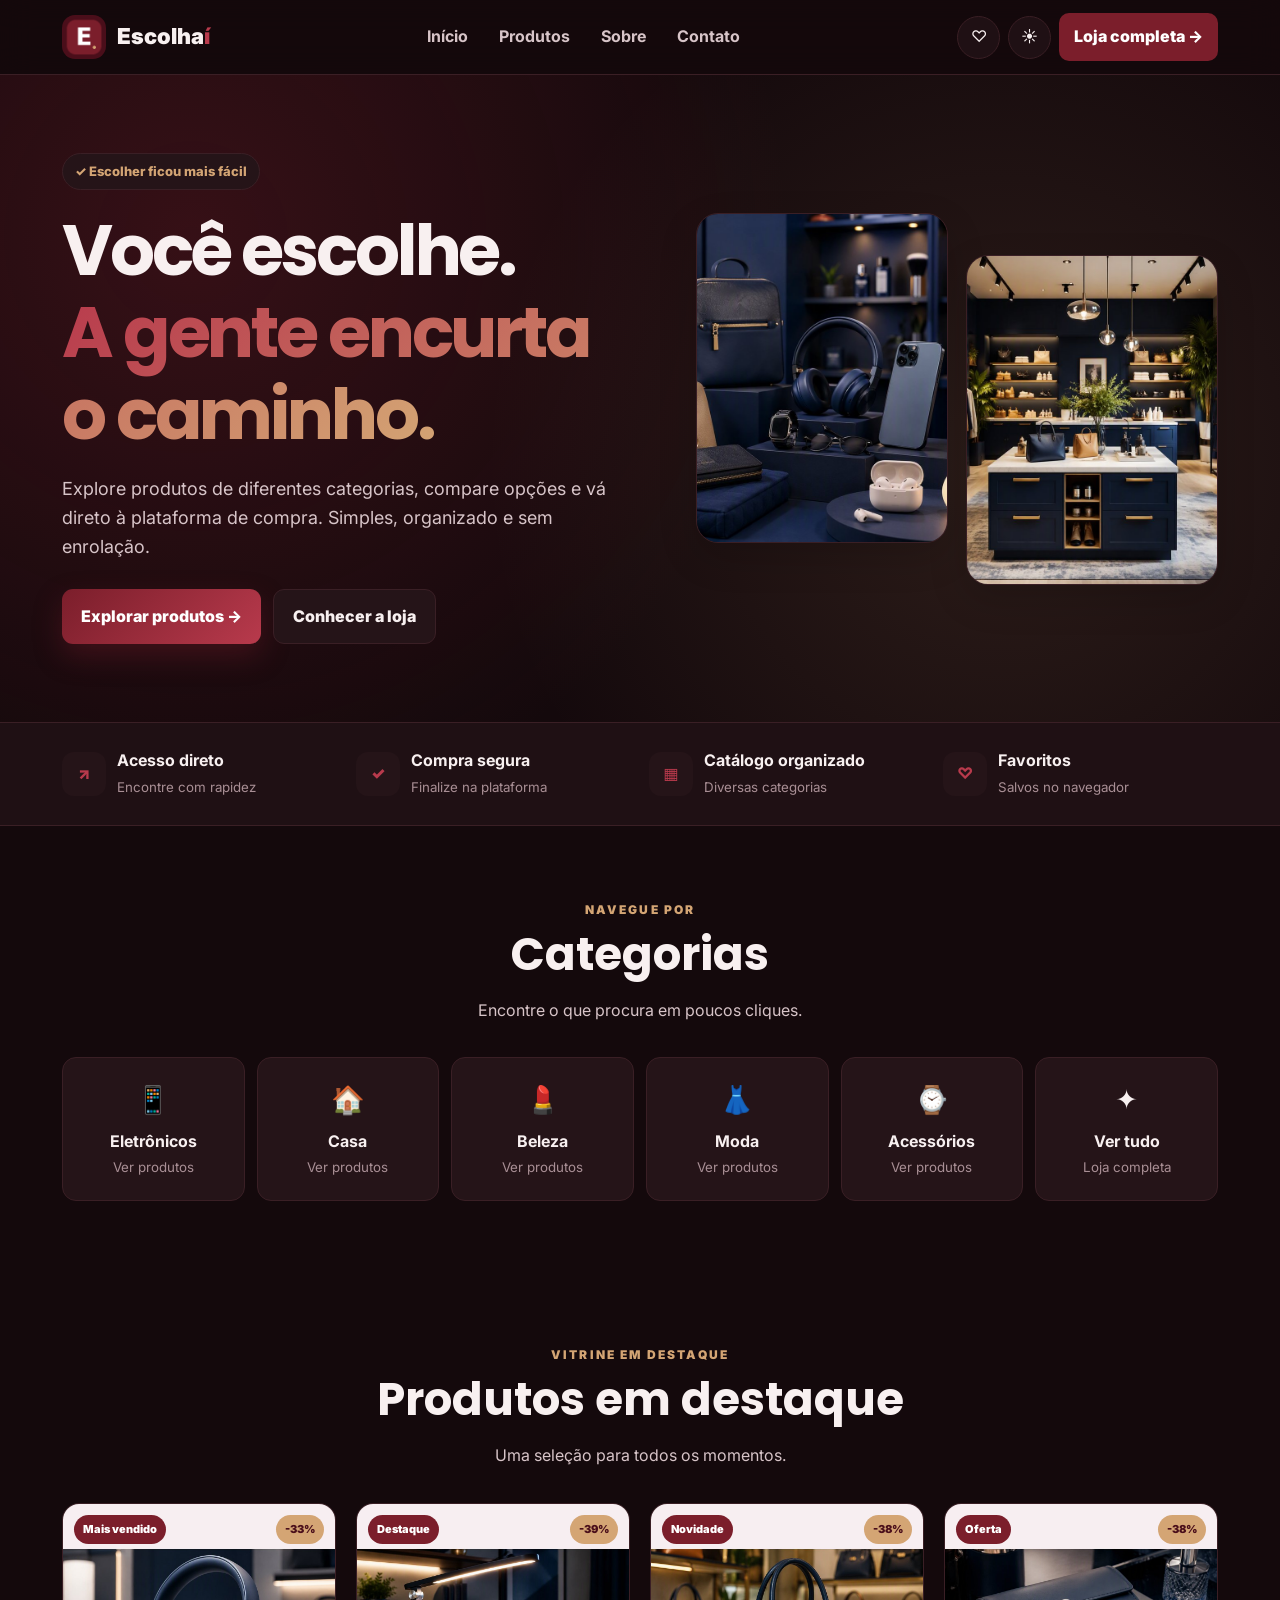
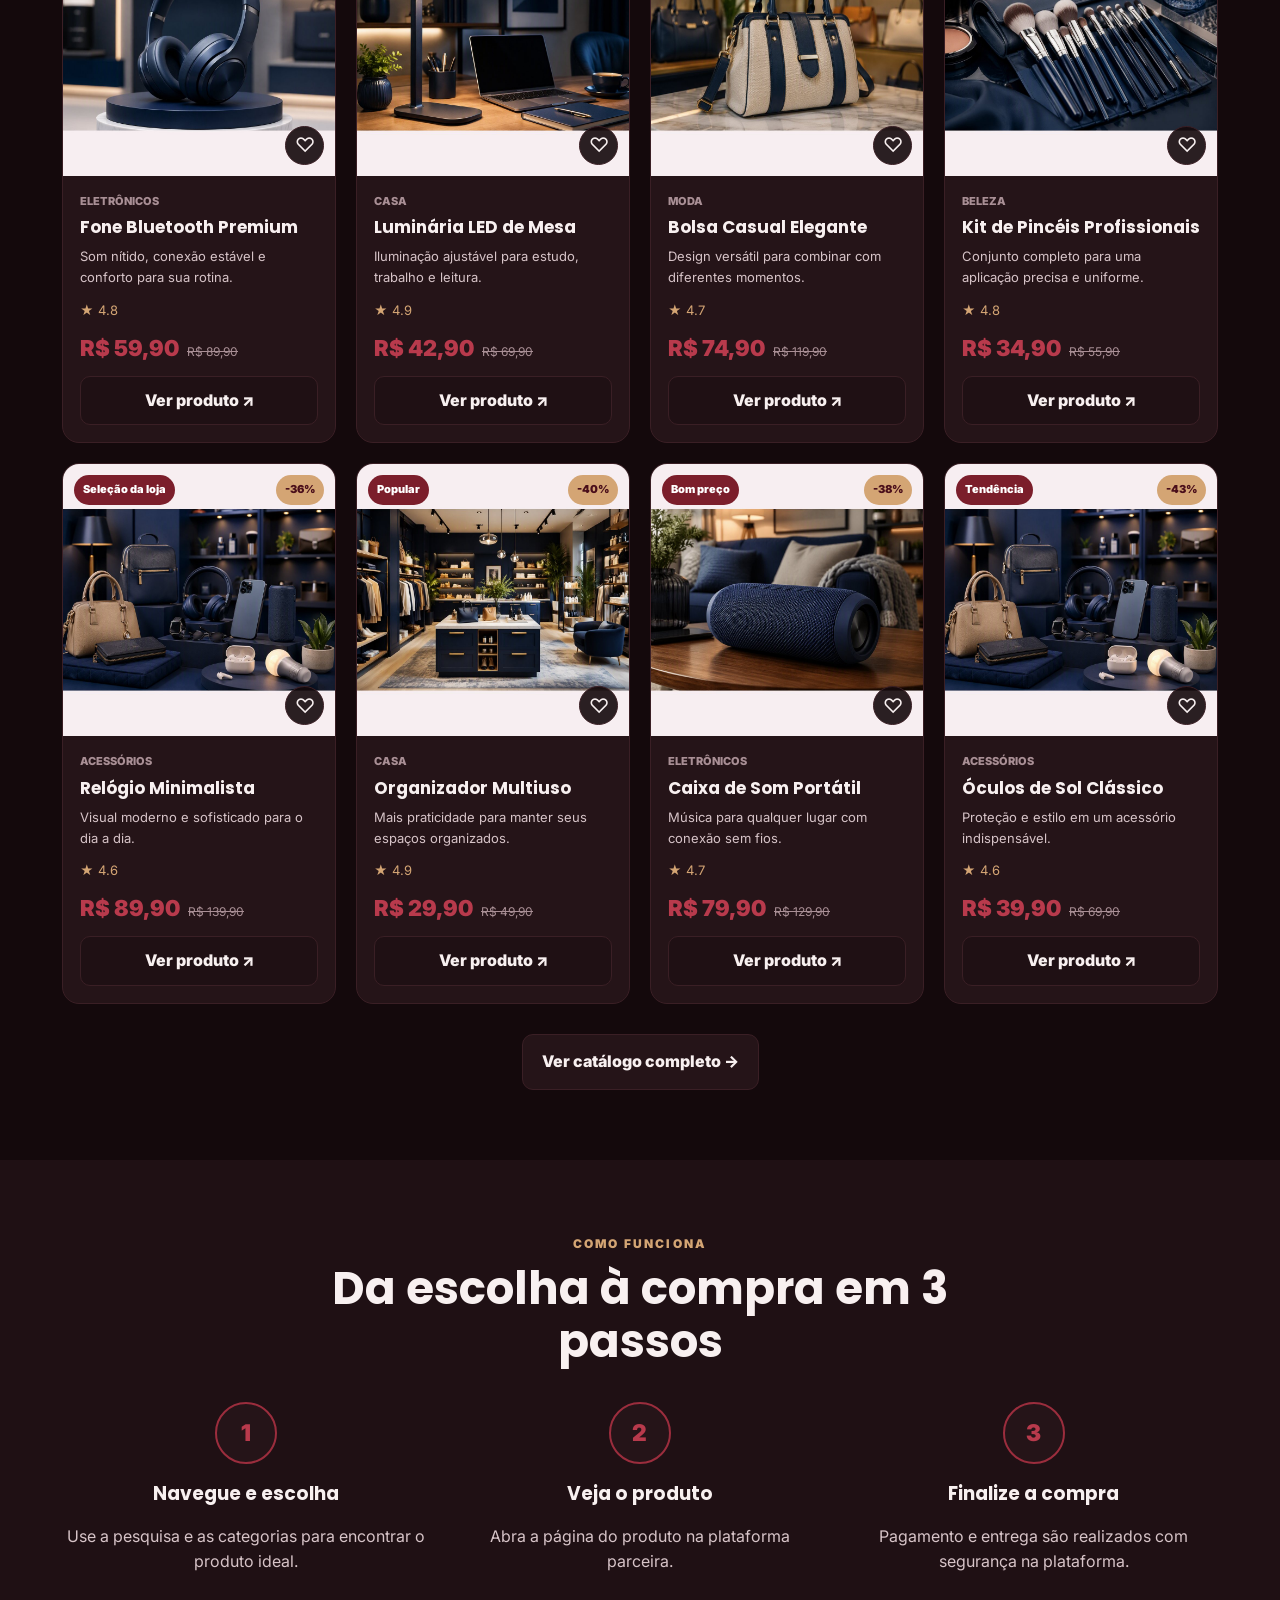
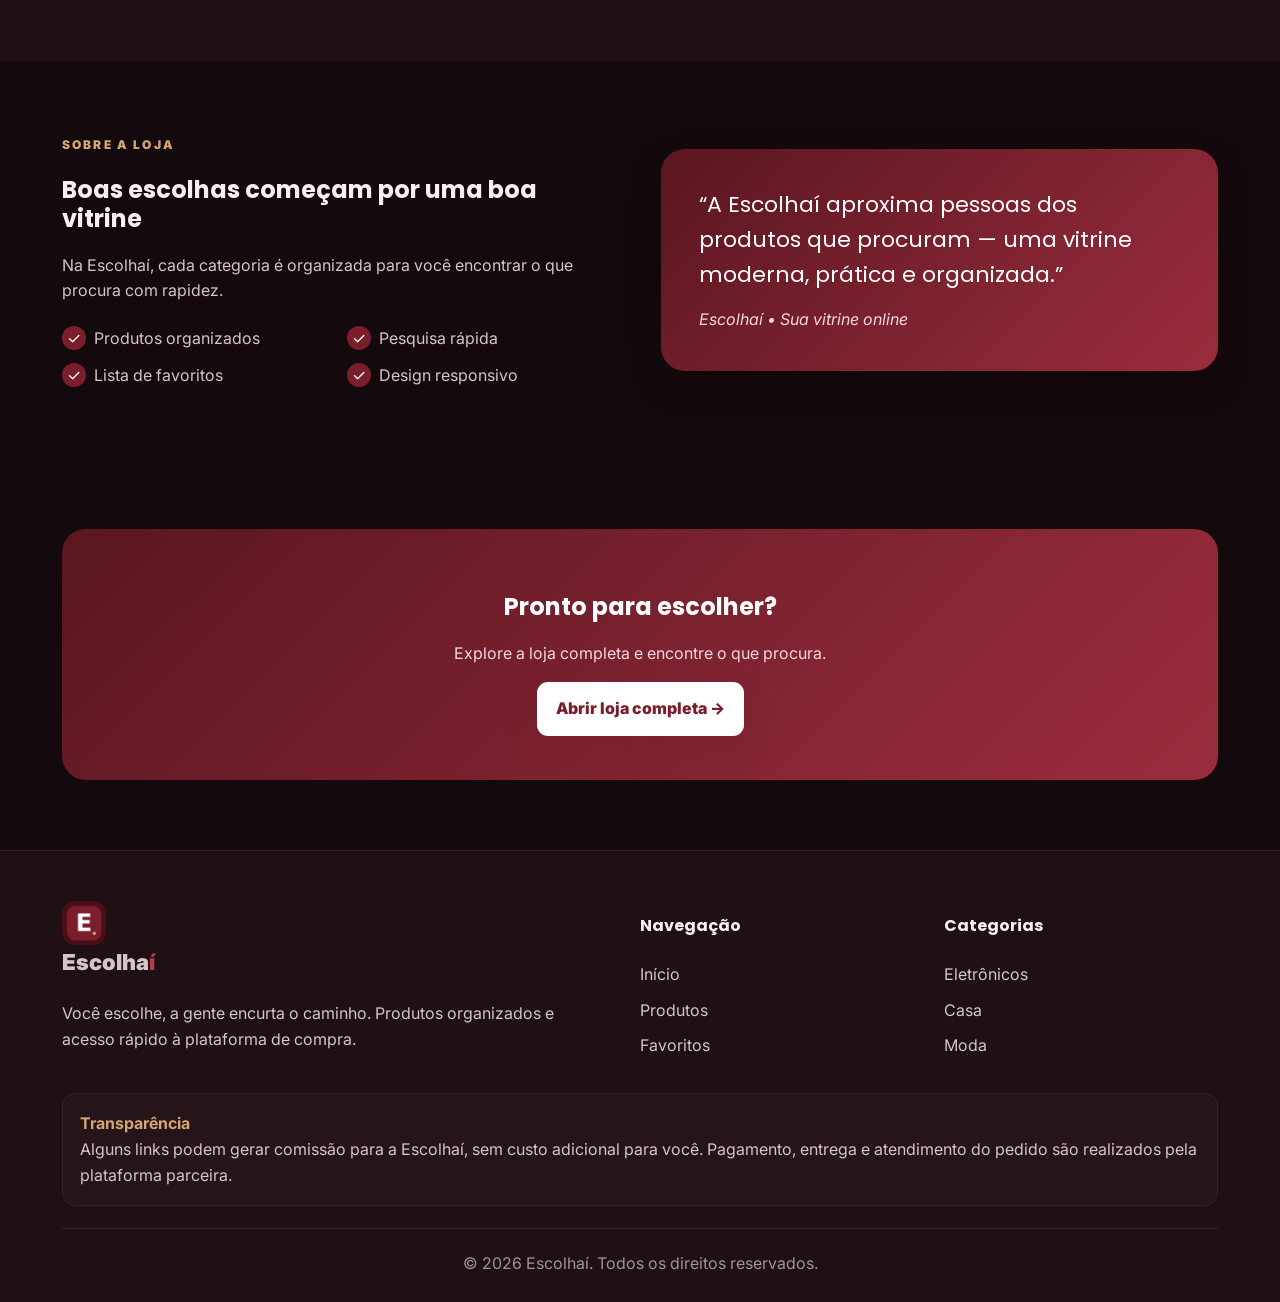
==== commit cff64ca1: "Publica nova versão profissional da Escolhaí" ====
--- a/index.html
+++ b/index.html
@@ -1,585 +1 @@
-<!DOCTYPE html>
-<html lang="pt-BR" data-theme="dark">
-<head>
-  <meta charset="UTF-8">
-  <!-- Cache control para evitar versões antigas -->
-  <meta http-equiv="Cache-Control" content="no-cache, no-store, must-revalidate">
-  <meta http-equiv="Pragma" content="no-cache">
-  <meta http-equiv="Expires" content="0">
-  
-  <meta name="viewport" content="width=device-width, initial-scale=1.0">
-  <meta name="theme-color" content="#7B1E2B">
-  <title>Escolhaí — Você escolhe, a gente encurta o caminho</title>
-  <meta name="description" content="Vitrine online com produtos organizados por categoria. Pesquise, compare e vá direto à plataforma oficial de compra. Simples, organizado e sem enrolação.">
-  <meta name="robots" content="index, follow">
-  <meta property="og:type" content="website">
-  <meta property="og:title" content="Escolhaí — Você escolhe, a gente encurta o caminho">
-  <meta property="og:description" content="Vitrine online com produtos organizados por categoria. Pesquise, compare e compre na plataforma oficial.">
-  <meta property="og:url" content="https://soluccio.github.io/escolhai/">
-  <link rel="canonical" href="https://soluccio.github.io/escolhai/">
-  <link rel="icon" type="image/svg+xml" href="data:image/svg+xml,%3Csvg xmlns='http://www.w3.org/2000/svg' viewBox='0 0 100 100'%3E%3Crect width='100' height='100' rx='20' fill='%237B1E2B'/%3E%3Ctext x='50' y='68' font-size='60' font-family='Arial' font-weight='bold' fill='white' text-anchor='middle'%3EE%3C/text%3E%3C/svg%3E">
-  <link rel="preconnect" href="https://fonts.googleapis.com">
-  <link rel="preconnect" href="https://fonts.gstatic.com" crossorigin>
-  <link href="https://fonts.googleapis.com/css2?family=Inter:wght@400;500;600;700&family=Poppins:wght@500;600;700;800&display=swap" rel="stylesheet">
-  <style>
-    :root {
-      --wine-900: #4A0E1A; --wine-800: #5A1620; --wine-700: #7B1E2B;
-      --wine-600: #9B2D3D; --wine-500: #B83A4C; --gold: #D4A574; --gold-soft: #E8C9A0;
-      --radius-sm: 8px; --radius: 12px; --radius-lg: 20px;
-      --shadow-sm: 0 2px 8px rgba(0,0,0,0.08); --shadow: 0 8px 24px rgba(0,0,0,0.12); --shadow-lg: 0 20px 50px rgba(0,0,0,0.18);
-      --transition: 0.3s cubic-bezier(0.4, 0, 0.2, 1); --max-width: 1200px;
-    }
-    [data-theme="dark"] {
-      --bg: #14090C; --bg-soft: #1F1014; --bg-card: #251418; --bg-elevated: #2D181C;
-      --border: #3A1F25; --text: #F8F0F0; --text-secondary: #C9B5B8; --text-muted: #8A7378;
-      --overlay: rgba(20, 9, 12, 0.85);
-    }
-    [data-theme="light"] {
-      --bg: #FBF5F5; --bg-soft: #F5EBEB; --bg-card: #FFFFFF; --bg-elevated: #FFFFFF;
-      --border: #EAD8DA; --text: #2A0F14; --text-secondary: #5A3A40; --text-muted: #8A6E74;
-      --overlay: rgba(251, 245, 245, 0.9);
-    }
-    *, *::before, *::after { margin: 0; padding: 0; box-sizing: border-box; }
-    html { scroll-behavior: smooth; -webkit-text-size-adjust: 100%; }
-    body { font-family: 'Inter', -apple-system, BlinkMacSystemFont, sans-serif; background: var(--bg); color: var(--text); line-height: 1.6; overflow-x: hidden; transition: background var(--transition), color var(--transition); }
-    h1, h2, h3, h4 { font-family: 'Poppins', sans-serif; line-height: 1.2; font-weight: 700; }
-    a { color: inherit; text-decoration: none; }
-    img { max-width: 100%; display: block; }
-    button { font-family: inherit; cursor: pointer; border: none; background: none; color: inherit; }
-    ul { list-style: none; }
-    :focus-visible { outline: 2px solid var(--gold); outline-offset: 3px; border-radius: 4px; }
-    .container { max-width: var(--max-width); margin: 0 auto; padding: 0 1.5rem; }
-
-    /* Header */
-    header { position: sticky; top: 0; z-index: 1000; background: var(--overlay); backdrop-filter: blur(16px); -webkit-backdrop-filter: blur(16px); border-bottom: 1px solid var(--border); }
-    .nav { display: flex; align-items: center; justify-content: space-between; padding: 1rem 1.5rem; max-width: var(--max-width); margin: 0 auto; gap: 1rem; }
-    .logo { display: flex; align-items: center; gap: 0.6rem; font-family: 'Poppins', sans-serif; font-weight: 800; font-size: 1.4rem; }
-    .logo-mark { width: 38px; height: 38px; border-radius: 10px; background: linear-gradient(135deg, var(--wine-700), var(--wine-500)); display: grid; place-items: center; color: #fff; font-size: 1.2rem; box-shadow: 0 4px 12px rgba(123, 30, 43, 0.4); }
-    .logo-text { letter-spacing: -0.5px; }
-    .logo-text span { color: var(--wine-600); }
-    .nav-links { display: flex; align-items: center; gap: 0.5rem; }
-    .nav-links a { padding: 0.5rem 0.9rem; border-radius: var(--radius-sm); color: var(--text-secondary); font-weight: 500; font-size: 0.95rem; transition: all var(--transition); }
-    .nav-links a:hover, .nav-links a.active { color: var(--text); background: var(--bg-soft); }
-    .nav-actions { display: flex; align-items: center; gap: 0.6rem; }
-    .icon-btn { width: 42px; height: 42px; border-radius: 50%; display: grid; place-items: center; background: var(--bg-soft); border: 1px solid var(--border); color: var(--text); transition: all var(--transition); position: relative; }
-    .icon-btn:hover { background: var(--wine-700); color: #fff; border-color: var(--wine-700); transform: translateY(-2px); }
-    .fav-count { position: absolute; top: -4px; right: -4px; background: var(--gold); color: var(--wine-900); font-size: 0.7rem; font-weight: 700; min-width: 18px; height: 18px; border-radius: 9px; display: grid; place-items: center; padding: 0 5px; }
-    .fav-count:empty { display: none; }
-    .btn-shopee { display: inline-flex; align-items: center; gap: 0.5rem; background: var(--wine-700); color: #fff; padding: 0.6rem 1.2rem; border-radius: var(--radius-sm); font-weight: 600; font-size: 0.9rem; transition: all var(--transition); }
-    .btn-shopee:hover { background: var(--wine-600); transform: translateY(-2px); box-shadow: 0 8px 20px rgba(123, 30, 43, 0.35); }
-    .menu-toggle { display: none; }
-
-    /* Hero */
-    .hero { position: relative; overflow: hidden; padding: 5rem 0 4rem; background: radial-gradient(circle at 20% 30%, rgba(123, 30, 43, 0.25), transparent 50%), radial-gradient(circle at 80% 70%, rgba(212, 165, 116, 0.12), transparent 50%); }
-    .hero-grid { display: grid; grid-template-columns: 1.1fr 0.9fr; gap: 3rem; align-items: center; position: relative; }
-    .hero-badge { display: inline-flex; align-items: center; gap: 0.5rem; background: var(--bg-card); border: 1px solid var(--border); padding: 0.4rem 0.9rem; border-radius: 50px; font-size: 0.82rem; font-weight: 600; color: var(--gold); margin-bottom: 1.5rem; }
-    .hero-badge::before { content: '✓'; display: grid; place-items: center; width: 18px; height: 18px; background: var(--wine-700); color: #fff; border-radius: 50%; font-size: 0.7rem; }
-    .hero h1 { font-size: clamp(2.2rem, 5vw, 3.6rem); font-weight: 800; letter-spacing: -1.5px; margin-bottom: 1.2rem; }
-    .hero h1 .accent { background: linear-gradient(135deg, var(--wine-600), var(--gold)); -webkit-background-clip: text; background-clip: text; -webkit-text-fill-color: transparent; color: transparent; }
-    .hero p { font-size: 1.1rem; color: var(--text-secondary); max-width: 480px; margin-bottom: 2rem; }
-    .hero-cta { display: flex; gap: 1rem; flex-wrap: wrap; }
-    .btn-primary { display: inline-flex; align-items: center; gap: 0.5rem; background: linear-gradient(135deg, var(--wine-700), var(--wine-500)); color: #fff; padding: 0.95rem 1.8rem; border-radius: var(--radius-sm); font-weight: 600; font-size: 1rem; transition: all var(--transition); box-shadow: 0 10px 30px rgba(123, 30, 43, 0.35); }
-    .btn-primary:hover { transform: translateY(-3px); box-shadow: 0 15px 40px rgba(123, 30, 43, 0.5); }
-    .btn-secondary { display: inline-flex; align-items: center; gap: 0.5rem; background: var(--bg-card); color: var(--text); padding: 0.95rem 1.8rem; border-radius: var(--radius-sm); font-weight: 600; font-size: 1rem; border: 1px solid var(--border); transition: all var(--transition); }
-    .btn-secondary:hover { border-color: var(--wine-600); color: var(--wine-600); }
-    .hero-visual { position: relative; }
-    .hero-card-stack { position: relative; height: 380px; }
-    .hero-card { position: absolute; background: var(--bg-card); border: 1px solid var(--border); border-radius: var(--radius); padding: 1rem; width: 240px; box-shadow: var(--shadow-lg); }
-    .hero-card:nth-child(1) { top: 0; right: 20%; transform: rotate(-6deg); z-index: 3; }
-    .hero-card:nth-child(2) { top: 60px; right: 0; transform: rotate(4deg); z-index: 2; opacity: 0.92; }
-    .hero-card:nth-child(3) { top: 120px; right: 40%; transform: rotate(-2deg); z-index: 1; opacity: 0.8; }
-    .hero-card-img { width: 100%; height: 140px; border-radius: var(--radius-sm); background: linear-gradient(135deg, var(--wine-700), var(--wine-500)); margin-bottom: 0.7rem; display: grid; place-items: center; color: rgba(255,255,255,0.4); font-size: 2rem; }
-    .hero-card h4 { font-size: 0.95rem; margin-bottom: 0.3rem; }
-    .hero-card .price { color: var(--wine-600); font-weight: 700; font-size: 1.1rem; }
-    .hero-card .old { text-decoration: line-through; color: var(--text-muted); font-size: 0.85rem; margin-left: 0.4rem; }
-
-    /* Trust bar */
-    .trust { padding: 2rem 0; border-bottom: 1px solid var(--border); }
-    .trust-grid { display: grid; grid-template-columns: repeat(4, 1fr); gap: 1.5rem; }
-    .trust-item { display: flex; align-items: center; gap: 0.8rem; }
-    .trust-icon { width: 44px; height: 44px; border-radius: var(--radius-sm); background: var(--bg-soft); display: grid; place-items: center; color: var(--wine-600); font-size: 1.3rem; flex-shrink: 0; }
-    .trust-item h4 { font-size: 0.95rem; margin-bottom: 0.1rem; }
-    .trust-item p { font-size: 0.82rem; color: var(--text-muted); }
-
-    /* Section */
-    .section { padding: 4rem 0; }
-    .section-head { text-align: center; max-width: 640px; margin: 0 auto 3rem; }
-    .section-eyebrow { display: inline-block; font-size: 0.78rem; font-weight: 700; letter-spacing: 2px; text-transform: uppercase; color: var(--gold); margin-bottom: 0.8rem; }
-    .section-head h2 { font-size: clamp(1.8rem, 4vw, 2.6rem); margin-bottom: 0.8rem; letter-spacing: -0.5px; }
-    .section-head p { color: var(--text-secondary); font-size: 1.05rem; }
-
-    /* Categorias */
-    .cats-grid { display: grid; grid-template-columns: repeat(auto-fit, minmax(160px, 1fr)); gap: 1rem; }
-    .cat-card { background: var(--bg-card); border: 1px solid var(--border); border-radius: var(--radius); padding: 1.5rem 1rem; text-align: center; transition: all var(--transition); cursor: pointer; position: relative; overflow: hidden; }
-    .cat-card:hover { transform: translateY(-4px); border-color: var(--wine-600); box-shadow: var(--shadow); }
-    .cat-icon { width: 56px; height: 56px; margin: 0 auto 0.8rem; border-radius: 50%; background: var(--bg-soft); display: grid; place-items: center; font-size: 1.6rem; position: relative; z-index: 1; }
-    .cat-card h4 { font-size: 1rem; margin-bottom: 0.2rem; position: relative; z-index: 1; }
-    .cat-card span { font-size: 0.8rem; color: var(--text-muted); position: relative; z-index: 1; }
-
-    /* Products */
-    .products-grid { display: grid; grid-template-columns: repeat(auto-fill, minmax(260px, 1fr)); gap: 1.5rem; }
-    .product-card { background: var(--bg-card); border: 1px solid var(--border); border-radius: var(--radius); overflow: hidden; transition: all var(--transition); display: flex; flex-direction: column; position: relative; }
-    .product-card:hover { transform: translateY(-5px); border-color: var(--wine-600); box-shadow: var(--shadow-lg); }
-    .product-img-wrap { position: relative; aspect-ratio: 1; background: var(--bg-soft); overflow: hidden; }
-    .product-img-wrap img { width: 100%; height: 100%; object-fit: cover; transition: transform 0.5s ease; }
-    .product-card:hover .product-img-wrap img { transform: scale(1.05); }
-    .product-badge { position: absolute; top: 0.8rem; left: 0.8rem; background: var(--wine-700); color: #fff; padding: 0.3rem 0.7rem; border-radius: 50px; font-size: 0.72rem; font-weight: 700; box-shadow: 0 4px 12px rgba(123, 30, 43, 0.4); }
-    .product-discount { position: absolute; top: 0.8rem; right: 0.8rem; background: var(--gold); color: var(--wine-900); padding: 0.3rem 0.6rem; border-radius: 50px; font-size: 0.75rem; font-weight: 800; }
-    .fav-btn { position: absolute; bottom: 0.8rem; right: 0.8rem; width: 38px; height: 38px; border-radius: 50%; background: var(--overlay); backdrop-filter: blur(8px); border: 1px solid var(--border); display: grid; place-items: center; font-size: 1rem; color: var(--text-secondary); transition: all var(--transition); }
-    .fav-btn:hover { background: var(--wine-700); color: #fff; border-color: var(--wine-700); transform: scale(1.1); }
-    .fav-btn.active { background: var(--wine-700); color: var(--gold); border-color: var(--wine-700); }
-    .product-info { padding: 1rem; display: flex; flex-direction: column; flex: 1; }
-    .product-cat { font-size: 0.75rem; color: var(--text-muted); font-weight: 600; text-transform: uppercase; letter-spacing: 0.5px; margin-bottom: 0.3rem; }
-    .product-info h3 { font-size: 1rem; margin-bottom: 0.4rem; font-weight: 600; line-height: 1.3; }
-    .product-desc { font-size: 0.85rem; color: var(--text-secondary); margin-bottom: 0.8rem; flex: 1; display: -webkit-box; -webkit-line-clamp: 2; line-clamp: 2; -webkit-box-orient: vertical; overflow: hidden; }
-    .product-rating { display: flex; align-items: center; gap: 0.3rem; font-size: 0.82rem; color: var(--text-secondary); margin-bottom: 0.6rem; }
-    .stars { color: var(--gold); letter-spacing: 1px; }
-    .product-prices { display: flex; align-items: baseline; gap: 0.5rem; margin-bottom: 0.8rem; }
-    .price-now { font-family: 'Poppins', sans-serif; font-size: 1.25rem; font-weight: 700; color: var(--wine-600); }
-    .price-old { font-size: 0.85rem; color: var(--text-muted); text-decoration: line-through; }
-    .btn-product { display: flex; align-items: center; justify-content: center; gap: 0.4rem; background: var(--bg-soft); color: var(--text); padding: 0.7rem; border-radius: var(--radius-sm); font-weight: 600; font-size: 0.88rem; border: 1px solid var(--border); transition: all var(--transition); width: 100%; }
-    .btn-product:hover { background: var(--wine-700); color: #fff; border-color: var(--wine-700); }
-    .section-footer { text-align: center; margin-top: 2.5rem; }
-
-    /* How it works */
-    .how { background: var(--bg-soft); }
-    .steps { display: grid; grid-template-columns: repeat(3, 1fr); gap: 2rem; counter-reset: step; }
-    .step { text-align: center; position: relative; }
-    .step-num { width: 64px; height: 64px; margin: 0 auto 1rem; border-radius: 50%; background: var(--bg-card); border: 2px solid var(--wine-600); display: grid; place-items: center; font-family: 'Poppins', sans-serif; font-size: 1.4rem; font-weight: 800; color: var(--wine-600); counter-increment: step; }
-    .step-num::before { content: counter(step); }
-    .step h4 { font-size: 1.15rem; margin-bottom: 0.4rem; }
-    .step p { color: var(--text-secondary); font-size: 0.92rem; max-width: 280px; margin: 0 auto; }
-
-    /* Sobre */
-    .about-grid { display: grid; grid-template-columns: 1fr 1fr; gap: 3rem; align-items: center; }
-    .about-features { display: grid; grid-template-columns: 1fr 1fr; gap: 1rem; margin-top: 1.5rem; }
-    .about-feature { display: flex; align-items: center; gap: 0.6rem; font-size: 0.92rem; color: var(--text-secondary); }
-    .about-feature::before { content: '✓'; display: grid; place-items: center; width: 22px; height: 22px; background: var(--wine-700); color: #fff; border-radius: 50%; font-size: 0.75rem; flex-shrink: 0; }
-    .about-visual { background: linear-gradient(135deg, var(--wine-800), var(--wine-600)); border-radius: var(--radius-lg); padding: 2.5rem; color: #fff; position: relative; overflow: hidden; }
-    .about-visual blockquote { font-family: 'Poppins', sans-serif; font-size: 1.4rem; font-weight: 600; line-height: 1.4; position: relative; z-index: 1; }
-    .about-visual cite { display: block; margin-top: 1rem; font-style: normal; opacity: 0.8; font-size: 0.9rem; }
-
-    /* CTA final */
-    .cta-final { background: linear-gradient(135deg, var(--wine-800), var(--wine-600)); border-radius: var(--radius-lg); padding: 3rem 2rem; text-align: center; color: #fff; position: relative; overflow: hidden; margin: 2rem 0; }
-    .cta-final h2 { font-size: clamp(1.6rem, 4vw, 2.4rem); margin-bottom: 0.8rem; position: relative; }
-    .cta-final p { opacity: 0.9; margin-bottom: 1.5rem; position: relative; }
-    .cta-final .btn-primary { background: #fff; color: var(--wine-700); position: relative; }
-    .cta-final .btn-primary:hover { background: var(--gold); color: var(--wine-900); }
-
-    /* Footer */
-    footer { background: var(--bg-soft); border-top: 1px solid var(--border); padding: 3rem 0 1.5rem; margin-top: 4rem; }
-    .footer-grid { display: grid; grid-template-columns: 2fr 1fr 1fr 1fr; gap: 2rem; margin-bottom: 2rem; }
-    .footer-brand p { color: var(--text-secondary); font-size: 0.9rem; margin: 0.8rem 0; max-width: 320px; }
-    .footer-col h5 { font-size: 0.95rem; margin-bottom: 1rem; font-weight: 600; }
-    .footer-col a { display: block; color: var(--text-secondary); font-size: 0.88rem; padding: 0.3rem 0; transition: color var(--transition); }
-    .footer-col a:hover { color: var(--wine-600); }
-    .footer-transparency { background: var(--bg-card); border: 1px solid var(--border); border-radius: var(--radius); padding: 1.2rem; margin-bottom: 1.5rem; font-size: 0.85rem; color: var(--text-secondary); }
-    .footer-transparency strong { color: var(--gold); display: block; margin-bottom: 0.3rem; }
-    .footer-bottom { border-top: 1px solid var(--border); padding-top: 1.5rem; display: flex; justify-content: space-between; align-items: center; flex-wrap: wrap; gap: 1rem; font-size: 0.85rem; color: var(--text-muted); }
-    .social { display: flex; gap: 0.5rem; }
-    .social a { width: 36px; height: 36px; border-radius: 50%; background: var(--bg-card); border: 1px solid var(--border); display: grid; place-items: center; transition: all var(--transition); }
-    .social a:hover { background: var(--wine-700); color: #fff; border-color: var(--wine-700); }
-
-    /* Toast & Back to top */
-    .toast-container { position: fixed; bottom: 1.5rem; right: 1.5rem; z-index: 2000; display: flex; flex-direction: column; gap: 0.5rem; }
-    .toast { background: var(--bg-card); border: 1px solid var(--border); border-left: 4px solid var(--wine-600); padding: 0.9rem 1.2rem; border-radius: var(--radius-sm); box-shadow: var(--shadow-lg); font-size: 0.9rem; display: flex; align-items: center; gap: 0.6rem; animation: slideIn 0.3s ease; }
-    @keyframes slideIn { from { transform: translateX(100%); opacity: 0; } to { transform: translateX(0); opacity: 1; } }
-    .back-top { position: fixed; bottom: 1.5rem; left: 1.5rem; z-index: 999; width: 46px; height: 46px; border-radius: 50%; background: var(--wine-700); color: #fff; display: grid; place-items: center; font-size: 1.2rem; box-shadow: var(--shadow); opacity: 0; visibility: hidden; transition: all var(--transition); }
-    .back-top.visible { opacity: 1; visibility: visible; }
-    .back-top:hover { background: var(--wine-600); transform: translateY(-3px); }
-
-    /* Skeleton */
-    .skeleton { background: linear-gradient(90deg, var(--bg-soft) 25%, var(--bg-card) 50%, var(--bg-soft) 75%); background-size: 200% 100%; animation: shimmer 1.5s infinite; border-radius: var(--radius-sm); }
-    @keyframes shimmer { 0% { background-position: 200% 0; } 100% { background-position: -200% 0; } }
-    .skeleton-card { height: 360px; border-radius: var(--radius); }
-
-    /* Responsivo */
-    @media (max-width: 900px) {
-      .hero-grid { grid-template-columns: 1fr; gap: 2rem; }
-      .hero-visual { display: none; }
-      .trust-grid { grid-template-columns: repeat(2, 1fr); }
-      .steps { grid-template-columns: 1fr; gap: 2.5rem; }
-      .about-grid { grid-template-columns: 1fr; gap: 2rem; }
-      .footer-grid { grid-template-columns: 1fr 1fr; }
-    }
-    @media (max-width: 640px) {
-      .nav-links { display: none; position: fixed; top: 70px; left: 0; right: 0; background: var(--bg); border-bottom: 1px solid var(--border); padding: 1rem; flex-direction: column; align-items: stretch; }
-      .nav-links.open { display: flex; }
-      .nav-links a { padding: 0.8rem 1rem; }
-      .menu-toggle { display: grid; }
-      .btn-shopee span { display: none; }
-      .footer-grid { grid-template-columns: 1fr; }
-      .about-features { grid-template-columns: 1fr; }
-      .hero-cta { flex-direction: column; }
-      .hero-cta .btn-primary, .hero-cta .btn-secondary { width: 100%; justify-content: center; }
-    }
-    @media (prefers-reduced-motion: reduce) { *, *::before, *::after { animation-duration: 0.01ms !important; transition-duration: 0.01ms !important; } }
-  </style>
-</head>
-<body>
-
-  <header>
-    <nav class="nav">
-      <a href="index.html?v=4" class="logo" aria-label="Escolhaí — Página inicial">
-        <span class="logo-mark">E</span>
-        <span class="logo-text">Escolha<span>í</span></span>
-      </a>
-      <ul class="nav-links" id="navLinks">
-        <li><a href="index.html?v=4">Início</a></li>
-        <li><a href="produtos.html?v=4">Produtos</a></li>
-        <li><a href="#sobre">Sobre</a></li>
-        <li><a href="#contato">Contato</a></li>
-      </ul>
-      <div class="nav-actions">
-        <a href="produtos.html?v=4&fav=1" class="icon-btn" aria-label="Favoritos">
-          <svg width="20" height="20" viewBox="0 0 24 24" fill="none" stroke="currentColor" stroke-width="2"><path d="M20.84 4.61a5.5 5.5 0 0 0-7.78 0L12 5.67l-1.06-1.06a5.5 5.5 0 0 0-7.78 7.78l1.06 1.06L12 21.23l7.78-7.78 1.06-1.06a5.5 5.5 0 0 0 0-7.78z"/></svg>
-          <span class="fav-count" id="favCount"></span>
-        </a>
-        <button class="icon-btn" id="themeToggle" aria-label="Alternar tema">
-          <span id="themeIcon">◐</span>
-        </button>
-        <a href="https://shopee.com.br/" target="_blank" rel="noopener nofollow sponsored" class="btn-shopee">
-          <span>Visitar Shopee</span> ↗
-        </a>
-        <button class="icon-btn menu-toggle" id="menuToggle" aria-label="Menu" aria-expanded="false">
-          <svg width="20" height="20" viewBox="0 0 24 24" fill="none" stroke="currentColor" stroke-width="2"><line x1="3" y1="6" x2="21" y2="6"/><line x1="3" y1="12" x2="21" y2="12"/><line x1="3" y1="18" x2="21" y2="18"/></svg>
-        </button>
-      </div>
-    </nav>
-  </header>
-
-  <main>
-    <section class="hero">
-      <div class="container">
-        <div class="hero-grid">
-          <div class="hero-content">
-            <span class="hero-badge">Escolher ficou mais fácil</span>
-            <h1>Você escolhe.<br><span class="accent">A gente encurta o caminho.</span></h1>
-            <p>Explore produtos de diferentes categorias, compare opções e vá direto à página oficial do vendedor. Simples, organizado e sem enrolação.</p>
-            <div class="hero-cta">
-              <a href="produtos.html?v=4" class="btn-primary">Explorar produtos →</a>
-              <a href="#sobre" class="btn-secondary">Conhecer a loja</a>
-            </div>
-          </div>
-          <div class="hero-visual" aria-hidden="true">
-            <div class="hero-card-stack">
-              <div class="hero-card">
-                <div class="hero-card-img">🎧</div>
-                <h4>Fone Bluetooth</h4>
-                <div><span class="price">R$ 59,90</span><span class="old">R$ 89,90</span></div>
-              </div>
-              <div class="hero-card">
-                <div class="hero-card-img">💡</div>
-                <h4>Luminária LED</h4>
-                <div><span class="price">R$ 42,90</span><span class="old">R$ 69,90</span></div>
-              </div>
-              <div class="hero-card">
-                <div class="hero-card-img">👜</div>
-                <h4>Bolsa Casual</h4>
-                <div><span class="price">R$ 74,90</span><span class="old">R$ 119,90</span></div>
-              </div>
-            </div>
-          </div>
-        </div>
-      </div>
-    </section>
-
-    <section class="trust">
-      <div class="container">
-        <div class="trust-grid">
-          <div class="trust-item">
-            <div class="trust-icon">↗</div>
-            <div><h4>Acesso direto</h4><p>Encontre e acesse com rapidez</p></div>
-          </div>
-          <div class="trust-item">
-            <div class="trust-icon">✓</div>
-            <div><h4>Compra segura</h4><p>Finalize na plataforma oficial</p></div>
-          </div>
-          <div class="trust-item">
-            <div class="trust-icon">▦</div>
-            <div><h4>Catálogo organizado</h4><p>Diversas categorias em um só lugar</p></div>
-          </div>
-          <div class="trust-item">
-            <div class="trust-icon">♡</div>
-            <div><h4>Favoritos salvos</h4><p>Salve seus produtos no navegador</p></div>
-          </div>
-        </div>
-      </div>
-    </section>
-
-    <section class="section">
-      <div class="container">
-        <div class="section-head">
-          <span class="section-eyebrow">Navegue por</span>
-          <h2>Categorias</h2>
-          <p>Encontre o que procura em poucos cliques, organizado por tipo de produto.</p>
-        </div>
-        <div class="cats-grid" id="catsGrid">
-          <a href="produtos.html?v=4&cat=Eletrônicos" class="cat-card"><div class="cat-icon">📱</div><h4>Eletrônicos</h4><span>Ver produtos →</span></a>
-          <a href="produtos.html?v=4&cat=Casa" class="cat-card"><div class="cat-icon">🏠</div><h4>Casa</h4><span>Ver produtos →</span></a>
-          <a href="produtos.html?v=4&cat=Beleza" class="cat-card"><div class="cat-icon">💄</div><h4>Beleza</h4><span>Ver produtos →</span></a>
-          <a href="produtos.html?v=4&cat=Moda" class="cat-card"><div class="cat-icon">👗</div><h4>Moda</h4><span>Ver produtos →</span></a>
-          <a href="produtos.html?v=4&cat=Acessórios" class="cat-card"><div class="cat-icon">⌚</div><h4>Acessórios</h4><span>Ver produtos →</span></a>
-          <a href="produtos.html?v=4" class="cat-card"><div class="cat-icon">✦</div><h4>Ver tudo</h4><span>Catálogo completo →</span></a>
-        </div>
-      </div>
-    </section>
-
-    <section class="section" style="padding-top:0;">
-      <div class="container">
-        <div class="section-head">
-          <span class="section-eyebrow">Vitrine em destaque</span>
-          <h2>Produtos em destaque</h2>
-          <p>Uma seleção escolhida a dedo para todos os momentos.</p>
-        </div>
-        <div class="products-grid" id="featuredGrid">
-          <div class="skeleton-card skeleton"></div>
-          <div class="skeleton-card skeleton"></div>
-          <div class="skeleton-card skeleton"></div>
-          <div class="skeleton-card skeleton"></div>
-        </div>
-        <div class="section-footer">
-          <a href="produtos.html?v=4" class="btn-secondary">Ver catálogo completo →</a>
-        </div>
-      </div>
-    </section>
-
-    <section class="section how">
-      <div class="container">
-        <div class="section-head">
-          <span class="section-eyebrow">Como funciona</span>
-          <h2>Da escolha à compra em 3 passos</h2>
-          <p>Sem complicação: você navega, escolhe e finaliza na plataforma oficial.</p>
-        </div>
-        <div class="steps">
-          <div class="step">
-            <div class="step-num"></div>
-            <h4>Navegue e escolha</h4>
-            <p>Pesquise por categoria ou nome e encontre o produto ideal na vitrine organizada.</p>
-          </div>
-          <div class="step">
-            <div class="step-num"></div>
-            <h4>Clique em "Ver produto"</h4>
-            <p>Você é direcionado direto para a página oficial do vendedor na Shopee.</p>
-          </div>
-          <div class="step">
-            <div class="step-num"></div>
-            <h4>Finalize a compra</h4>
-            <p>Pagamento, entrega e atendimento são feitos pela plataforma parceira, com segurança.</p>
-          </div>
-        </div>
-      </div>
-    </section>
-
-    <section class="section" id="sobre">
-      <div class="container">
-        <div class="about-grid">
-          <div>
-            <span class="section-eyebrow">Sobre a loja</span>
-            <h2>Boas escolhas começam por uma boa vitrine</h2>
-            <p style="color:var(--text-secondary); margin: 0.8rem 0 1rem; font-size: 1.05rem;">Na Escolhaí, cada categoria é organizada para você encontrar o que procura com rapidez. Escolha seus produtos, confira os detalhes e avance para uma compra simples e segura.</p>
-            <div class="about-features">
-              <div class="about-feature">Produtos organizados por categoria</div>
-              <div class="about-feature">Pesquisa rápida no catálogo</div>
-              <div class="about-feature">Lista de favoritos no navegador</div>
-              <div class="about-feature">Layout para celular e desktop</div>
-            </div>
-          </div>
-          <div class="about-visual">
-            <blockquote>"A Escolhaí aproxima pessoas dos produtos que procuram — uma vitrine moderna, prática e organizada, com acesso rápido às melhores opções."</blockquote>
-            <cite>Escolhaí • Sua vitrine online</cite>
-          </div>
-        </div>
-      </div>
-    </section>
-
-    <section class="container">
-      <div class="cta-final">
-        <h2>Pronto para escolher?</h2>
-        <p>Explore o catálogo completo e encontre o que procura em segundos.</p>
-        <a href="produtos.html?v=4" class="btn-primary">Explorar produtos →</a>
-      </div>
-    </section>
-  </main>
-
-  <footer id="contato">
-    <div class="container">
-      <div class="footer-grid">
-        <div class="footer-brand">
-          <div class="logo">
-            <span class="logo-mark">E</span>
-            <span class="logo-text">Escolha<span>í</span></span>
-          </div>
-          <p>Você escolhe, a gente encurta o caminho. Produtos para todos os momentos, com navegação simples e compra segura.</p>
-          <div class="social">
-            <a href="https://shopee.com.br/" target="_blank" rel="noopener nofollow sponsored" aria-label="Shopee">🛒</a>
-            <a href="#" aria-label="Instagram">📷</a>
-            <a href="#" aria-label="WhatsApp">💬</a>
-          </div>
-        </div>
-        <div class="footer-col">
-          <h5>Navegação</h5>
-          <a href="index.html?v=4">Início</a>
-          <a href="produtos.html?v=4">Produtos</a>
-          <a href="#sobre">Sobre</a>
-          <a href="produtos.html?v=4&fav=1">Favoritos</a>
-        </div>
-        <div class="footer-col">
-          <h5>Categorias</h5>
-          <a href="produtos.html?v=4&cat=Eletrônicos">Eletrônicos</a>
-          <a href="produtos.html?v=4&cat=Casa">Casa</a>
-          <a href="produtos.html?v=4&cat=Beleza">Beleza</a>
-          <a href="produtos.html?v=4&cat=Moda">Moda</a>
-          <a href="produtos.html?v=4&cat=Acessórios">Acessórios</a>
-        </div>
-        <div class="footer-col">
-          <h5>Ajuda</h5>
-          <a href="https://help.shopee.com.br/" target="_blank" rel="noopener nofollow">Central de ajuda</a>
-          <a href="https://shopee.com.br/m/afiliados" target="_blank" rel="noopener nofollow">Programa de afiliados</a>
-          <a href="mailto:contato@escolhai.com.br">Contato</a>
-        </div>
-      </div>
-      <div class="footer-transparency">
-        <strong>Transparência</strong>
-        Alguns links podem gerar comissão para a Escolhaí, sem custo adicional para você. Pagamento, entrega e atendimento do pedido são realizados pela plataforma parceira (Shopee). A Escolhaí atua apenas como vitrine de produtos.
-      </div>
-      <div class="footer-bottom">
-        <span>© 2026 Escolhaí. Todos os direitos reservados.</span>
-        <span>Feito com 💜 pela Soluccio</span>
-      </div>
-    </div>
-  </footer>
-
-  <button class="back-top" id="backTop" aria-label="Voltar ao topo">↑</button>
-  <div class="toast-container" id="toastContainer"></div>
-
-  <script>
-    const SHOPEE_LINK = 'https://shopee.com.br/';
-    const PRODUCTS_URL = 'products.json?v=4';
-
-    const themeToggle = document.getElementById('themeToggle');
-    const themeIcon = document.getElementById('themeIcon');
-    const savedTheme = localStorage.getItem('escolhai-theme') || 'dark';
-    document.documentElement.setAttribute('data-theme', savedTheme);
-    themeIcon.textContent = savedTheme === 'dark' ? '☀' : '◐';
-
-    themeToggle.addEventListener('click', () => {
-      const current = document.documentElement.getAttribute('data-theme');
-      const next = current === 'dark' ? 'light' : 'dark';
-      document.documentElement.setAttribute('data-theme', next);
-      localStorage.setItem('escolhai-theme', next);
-      themeIcon.textContent = next === 'dark' ? '☀' : '◐';
-    });
-
-    const menuToggle = document.getElementById('menuToggle');
-    const navLinks = document.getElementById('navLinks');
-    menuToggle.addEventListener('click', () => {
-      const open = navLinks.classList.toggle('open');
-      menuToggle.setAttribute('aria-expanded', open);
-    });
-
-    function getFavs() { return JSON.parse(localStorage.getItem('escolhai-favs') || '[]'); }
-    function toggleFav(id) {
-      const favs = getFavs();
-      const idx = favs.indexOf(id);
-      if (idx > -1) { favs.splice(idx, 1); showToast('Removido dos favoritos'); }
-      else { favs.push(id); showToast('Adicionado aos favoritos ♡'); }
-      localStorage.setItem('escolhai-favs', JSON.stringify(favs));
-      updateFavCount();
-      return idx === -1;
-    }
-    function updateFavCount() {
-      const count = getFavs().length;
-      document.getElementById('favCount').textContent = count > 0 ? count : '';
-    }
-    updateFavCount();
-
-    function showToast(msg) {
-      const container = document.getElementById('toastContainer');
-      const toast = document.createElement('div');
-      toast.className = 'toast';
-      toast.textContent = msg;
-      container.appendChild(toast);
-      setTimeout(() => { toast.style.opacity = '0'; setTimeout(() => toast.remove(), 300); }, 2500);
-    }
-
-    function formatBRL(v) { return 'R$ ' + v.toFixed(2).replace('.', ','); }
-    function calcDiscount(oldP, newP) { return Math.round((1 - newP / oldP) * 100); }
-    function stars(rating) { return '★★★★★'.slice(0, Math.round(rating)) + '☆☆☆☆☆'.slice(0, 5 - Math.round(rating)); }
-
-    function createCard(p) {
-      const isFav = getFavs().includes(p.id);
-      const discount = p.oldPrice ? calcDiscount(p.oldPrice, p.price) : 0;
-      const card = document.createElement('article');
-      card.className = 'product-card';
-      card.innerHTML = `
-        <div class="product-img-wrap">
-          <img src="${p.image}" alt="${p.name}" loading="lazy" onerror="this.style.display='none';this.parentElement.style.background='linear-gradient(135deg,var(--wine-700),var(--wine-500))';this.parentElement.innerHTML+='<span style=\\'display:grid;place-items:center;height:100%;font-size:3rem;color:rgba(255,255,255,0.3)\\'>📦</span>'">
-          ${p.badge ? `<span class="product-badge">${p.badge}</span>` : ''}
-          ${discount > 0 ? `<span class="product-discount">-${discount}%</span>` : ''}
-          <button class="fav-btn ${isFav ? 'active' : ''}" data-id="${p.id}" aria-label="Favoritar ${p.name}">${isFav ? '♥' : '♡'}</button>
-        </div>
-        <div class="product-info">
-          <span class="product-cat">${p.category}</span>
-          <h3>${p.name}</h3>
-          <p class="product-desc">${p.description}</p>
-          <div class="product-rating"><span class="stars">${stars(p.rating)}</span> <span>${p.rating.toFixed(1)}</span></div>
-          <div class="product-prices">
-            <span class="price-now">${formatBRL(p.price)}</span>
-            ${p.oldPrice ? `<span class="price-old">${formatBRL(p.oldPrice)}</span>` : ''}
-          </div>
-          <a href="${p.link}" target="_blank" rel="noopener nofollow sponsored" class="btn-product">Ver produto ↗</a>
-        </div>
-      `;
-      const favBtn = card.querySelector('.fav-btn');
-      favBtn.addEventListener('click', (e) => {
-        e.preventDefault();
-        const nowFav = toggleFav(p.id);
-        favBtn.classList.toggle('active', nowFav);
-        favBtn.textContent = nowFav ? '♥' : '♡';
-      });
-      return card;
-    }
-
-    fetch(PRODUCTS_URL)
-      .then(r => r.json())
-      .then(products => {
-        const active = products.filter(p => p.active).sort((a, b) => a.order - b.order);
-        const featured = active.slice(0, 8);
-        const grid = document.getElementById('featuredGrid');
-        grid.innerHTML = '';
-        featured.forEach(p => grid.appendChild(createCard(p)));
-      })
-      .catch(() => {
-        document.getElementById('featuredGrid').innerHTML = '<p style="grid-column:1/-1;text-align:center;color:var(--text-muted)">Não foi possível carregar os produtos. Tente novamente em instantes.</p>';
-      });
-
-    const backTop = document.getElementById('backTop');
-    window.addEventListener('scroll', () => {
-      backTop.classList.toggle('visible', window.scrollY > 400);
-    }, { passive: true });
-    backTop.addEventListener('click', () => window.scrollTo({ top: 0, behavior: 'smooth' }));
-
-    const ld = document.createElement('script');
-    ld.type = 'application/ld+json';
-    ld.textContent = JSON.stringify({
-      "@context": "https://schema.org",
-      "@type": "OnlineStore",
-      "name": "Escolhaí",
-      "slogan": "Você escolhe, a gente encurta o caminho.",
-      "url": "https://soluccio.github.io/escolhai/",
-      "description": "Vitrine online com produtos organizados por categoria, com acesso direto à plataforma de compra."
-    });
-    document.head.appendChild(ld);
-  </script>
-  
-  <!-- Script anti-bfcache para evitar versão antiga ao usar botão voltar -->
-  <script>
-    window.addEventListener('pageshow', function(event) {
-      if (event.persisted) {
-        window.location.reload();
-      }
-    });
-  </script>
-</body>
-</html>+<!doctype html><html lang="pt-BR" data-theme="dark"><head><meta charset="UTF-8"><meta name="viewport" content="width=device-width,initial-scale=1"><meta name="theme-color" content="#7B1E2B"><link rel="manifest" href="manifest.json"><link rel="apple-touch-icon" href="images/icon-192.png"><link rel="icon" href="images/icon-192.png"><link rel="preconnect" href="https://fonts.googleapis.com"><link rel="preconnect" href="https://fonts.gstatic.com" crossorigin><link href="https://fonts.googleapis.com/css2?family=Inter:wght@400;500;600;700;800&family=Poppins:wght@600;700;800&display=swap" rel="stylesheet"><link rel="stylesheet" href="styles.css?v=5"><title>Escolhaí — Você escolhe, a gente encurta o caminho</title><meta name="description" content="Vitrine online com produtos organizados por categoria e acesso direto à plataforma de compra."><meta property="og:title" content="Escolhaí"><meta property="og:description" content="Você escolhe, a gente encurta o caminho."><meta property="og:url" content="https://soluccio.github.io/escolhai/"><link rel="canonical" href="https://soluccio.github.io/escolhai/"></head><body><header class="header"><nav class="nav container"><a class="brand" href="index.html"><img src="images/icon-192.png" alt=""><span>Escolha<em>í</em></span></a><div class="nav-links" id="navLinks"><a href="index.html">Início</a><a href="produtos.html">Produtos</a><a href="index.html#sobre">Sobre</a><a href="#contato">Contato</a></div><div class="nav-actions"><a class="icon-btn" href="produtos.html?fav=1" aria-label="Favoritos">♡<span class="fav-count" id="favCount"></span></a><button class="icon-btn" id="themeToggle" aria-label="Alternar tema">◐</button><a class="catalog-btn" href="produtos.html">Loja completa →</a><button class="icon-btn menu-btn" id="menuToggle" aria-label="Abrir menu">☰</button></div></nav></header><main><section class="hero"><div class="container hero-grid"><div><span class="badge">✓ Escolher ficou mais fácil</span><h1>Você escolhe.<br><span class="accent">A gente encurta o caminho.</span></h1><p>Explore produtos de diferentes categorias, compare opções e vá direto à plataforma de compra. Simples, organizado e sem enrolação.</p><div class="actions"><a class="btn-primary" href="produtos.html">Explorar produtos →</a><a class="btn-secondary" href="#sobre">Conhecer a loja</a></div></div><div class="hero-visual"><img src="images/hero-produtos.jpg" alt="Produtos em destaque"><img src="images/hero-loja.jpg" alt="Seleção de produtos"></div></div></section><section class="trust"><div class="container trust-grid"><div class="trust-item"><span class="trust-icon">↗</span><div><b>Acesso direto</b><small>Encontre com rapidez</small></div></div><div class="trust-item"><span class="trust-icon">✓</span><div><b>Compra segura</b><small>Finalize na plataforma</small></div></div><div class="trust-item"><span class="trust-icon">▦</span><div><b>Catálogo organizado</b><small>Diversas categorias</small></div></div><div class="trust-item"><span class="trust-icon">♡</span><div><b>Favoritos</b><small>Salvos no navegador</small></div></div></div></section><section class="section"><div class="container"><div class="section-head"><span class="eyebrow">NAVEGUE POR</span><h2>Categorias</h2><p>Encontre o que procura em poucos cliques.</p></div><div class="cats"><a class="cat" href="produtos.html?cat=Eletrônicos"><i>📱</i><b>Eletrônicos</b><small>Ver produtos</small></a><a class="cat" href="produtos.html?cat=Casa"><i>🏠</i><b>Casa</b><small>Ver produtos</small></a><a class="cat" href="produtos.html?cat=Beleza"><i>💄</i><b>Beleza</b><small>Ver produtos</small></a><a class="cat" href="produtos.html?cat=Moda"><i>👗</i><b>Moda</b><small>Ver produtos</small></a><a class="cat" href="produtos.html?cat=Acessórios"><i>⌚</i><b>Acessórios</b><small>Ver produtos</small></a><a class="cat" href="produtos.html"><i>✦</i><b>Ver tudo</b><small>Loja completa</small></a></div></div></section><section class="section"><div class="container"><div class="section-head"><span class="eyebrow">VITRINE EM DESTAQUE</span><h2>Produtos em destaque</h2><p>Uma seleção para todos os momentos.</p></div><div class="products-grid" id="featuredGrid"></div><div class="center"><a class="btn-secondary" href="produtos.html">Ver catálogo completo →</a></div></div></section><section class="section how"><div class="container"><div class="section-head"><span class="eyebrow">COMO FUNCIONA</span><h2>Da escolha à compra em 3 passos</h2></div><div class="steps"><div class="step"><div class="step-num">1</div><h3>Navegue e escolha</h3><p>Use a pesquisa e as categorias para encontrar o produto ideal.</p></div><div class="step"><div class="step-num">2</div><h3>Veja o produto</h3><p>Abra a página do produto na plataforma parceira.</p></div><div class="step"><div class="step-num">3</div><h3>Finalize a compra</h3><p>Pagamento e entrega são realizados com segurança na plataforma.</p></div></div></div></section><section class="section" id="sobre"><div class="container about-grid"><div class="about-copy"><span class="eyebrow">SOBRE A LOJA</span><h2>Boas escolhas começam por uma boa vitrine</h2><p>Na Escolhaí, cada categoria é organizada para você encontrar o que procura com rapidez.</p><div class="features"><div class="feature">Produtos organizados</div><div class="feature">Pesquisa rápida</div><div class="feature">Lista de favoritos</div><div class="feature">Design responsivo</div></div></div><div class="about-card"><blockquote>“A Escolhaí aproxima pessoas dos produtos que procuram — uma vitrine moderna, prática e organizada.”</blockquote><cite>Escolhaí • Sua vitrine online</cite></div></div></section><section class="section"><div class="container"><div class="cta"><h2>Pronto para escolher?</h2><p>Explore a loja completa e encontre o que procura.</p><a class="btn-primary" href="produtos.html">Abrir loja completa →</a></div></div></section></main><footer id="contato"><div class="container"><div class="footer-grid"><div><a class="brand" href="index.html"><img src="images/icon-192.png" alt=""><span>Escolha<em>í</em></span></a><p>Você escolhe, a gente encurta o caminho. Produtos organizados e acesso rápido à plataforma de compra.</p></div><div><h4>Navegação</h4><a href="index.html">Início</a><a href="produtos.html">Produtos</a><a href="produtos.html?fav=1">Favoritos</a></div><div><h4>Categorias</h4><a href="produtos.html?cat=Eletrônicos">Eletrônicos</a><a href="produtos.html?cat=Casa">Casa</a><a href="produtos.html?cat=Moda">Moda</a></div></div><div class="transparency"><strong>Transparência</strong><br>Alguns links podem gerar comissão para a Escolhaí, sem custo adicional para você. Pagamento, entrega e atendimento do pedido são realizados pela plataforma parceira.</div><div class="footer-bottom">© 2026 Escolhaí. Todos os direitos reservados.</div></div></footer><div id="toast"></div><script src="app.js?v=5" defer></script><script>window.PAGE='home';</script></body></html>
--- a/styles.css
+++ b/styles.css
@@ -0,0 +1 @@
+:root{--w900:#4A0E1A;--w800:#5A1620;--w700:#7B1E2B;--w600:#9B2D3D;--w500:#B83A4C;--gold:#D4A574;--radius:14px;--r-lg:24px;--shadow:0 14px 38px rgba(0,0,0,.16);--max:1200px;--tr:.25s ease}[data-theme="dark"]{--bg:#14090C;--soft:#1F1014;--card:#251418;--elev:#2D181C;--line:#3A1F25;--text:#F8F0F0;--sub:#D7C4C8;--muted:#A98F95;--glass:rgba(20,9,12,.90)}[data-theme="light"]{--bg:#FBF5F5;--soft:#F5EBEB;--card:#fff;--elev:#fff;--line:#EAD8DA;--text:#2A0F14;--sub:#5A3A40;--muted:#8A6E74;--glass:rgba(251,245,245,.92)}*{box-sizing:border-box}html{scroll-behavior:smooth}body{margin:0;font-family:Inter,system-ui,-apple-system,"Segoe UI",sans-serif;background:var(--bg);color:var(--text);line-height:1.6;transition:.2s}h1,h2,h3,h4{font-family:Poppins,Inter,sans-serif;line-height:1.17}a{color:inherit;text-decoration:none}img{display:block;max-width:100%}button,input,select{font:inherit}.container{max-width:var(--max);margin:auto;padding:0 22px}:focus-visible{outline:3px solid var(--gold);outline-offset:3px}.header{position:sticky;top:0;z-index:100;background:var(--glass);backdrop-filter:blur(16px);border-bottom:1px solid var(--line)}.nav{height:74px;display:flex;align-items:center;justify-content:space-between;gap:18px}.brand{display:flex;align-items:center;gap:11px;font-size:22px;font-weight:900}.brand img{width:44px;height:44px;border-radius:13px}.brand em{font-style:normal;color:var(--w500)}.nav-links{display:flex;gap:7px}.nav-links a{padding:9px 12px;border-radius:10px;color:var(--sub);font-weight:700}.nav-links a:hover,.nav-links a.active{background:var(--soft);color:var(--text)}.nav-actions{display:flex;gap:8px;align-items:center}.icon-btn{width:43px;height:43px;display:grid;place-items:center;border:1px solid var(--line);background:var(--soft);color:var(--text);border-radius:50%;cursor:pointer;position:relative}.icon-btn:hover{background:var(--w700);color:#fff}.fav-count{position:absolute;right:-4px;top:-5px;background:var(--gold);color:var(--w900);font-size:11px;font-weight:900;min-width:19px;height:19px;border-radius:10px;display:grid;place-items:center}.fav-count:empty{display:none}.catalog-btn{background:var(--w700);color:#fff;padding:11px 15px;border-radius:10px;font-weight:850}.catalog-btn:hover{background:var(--w600)}.menu-btn{display:none}.hero{padding:78px 0;background:radial-gradient(circle at 15% 25%,rgba(123,30,43,.33),transparent 50%),radial-gradient(circle at 78% 60%,rgba(212,165,116,.13),transparent 48%)}.hero-grid{display:grid;grid-template-columns:1.05fr .95fr;gap:58px;align-items:center}.badge{display:inline-flex;background:var(--card);border:1px solid var(--line);color:var(--gold);padding:7px 12px;border-radius:999px;font-size:13px;font-weight:800}.hero h1{font-size:clamp(42px,6vw,70px);letter-spacing:-.045em;margin:20px 0}.accent{background:linear-gradient(135deg,var(--w500),var(--gold));background-clip:text;-webkit-background-clip:text;color:transparent}.hero p{color:var(--sub);font-size:18px;max-width:610px}.actions{display:flex;gap:12px;flex-wrap:wrap;margin-top:27px}.btn-primary,.btn-secondary{display:inline-flex;align-items:center;justify-content:center;padding:14px 19px;border-radius:11px;font-weight:850}.btn-primary{background:linear-gradient(135deg,var(--w700),var(--w500));color:#fff;box-shadow:0 12px 28px rgba(123,30,43,.35)}.btn-secondary{background:var(--card);border:1px solid var(--line)}.hero-visual{display:grid;grid-template-columns:1fr 1fr;gap:18px}.hero-visual img{width:100%;height:330px;object-fit:cover;border-radius:22px;border:1px solid var(--line);box-shadow:var(--shadow)}.hero-visual img:last-child{margin-top:42px}.trust{border-block:1px solid var(--line);padding:25px 0;background:var(--soft)}.trust-grid{display:grid;grid-template-columns:repeat(4,1fr);gap:18px}.trust-item{display:flex;gap:11px;align-items:center}.trust-icon{width:44px;height:44px;display:grid;place-items:center;border-radius:12px;background:var(--card);color:var(--w500);font-weight:900}.trust-item b{display:block}.trust-item small{color:var(--muted)}.section{padding:70px 0}.section-head{text-align:center;max-width:680px;margin:0 auto 34px}.eyebrow{color:var(--gold);font-size:12px;letter-spacing:.18em;font-weight:900}.section-head h2{font-size:clamp(31px,4vw,45px);margin:8px 0}.section-head p{color:var(--sub)}.cats{display:grid;grid-template-columns:repeat(6,1fr);gap:12px}.cat{background:var(--card);border:1px solid var(--line);padding:20px 12px;text-align:center;border-radius:14px;transition:var(--tr)}.cat:hover{transform:translateY(-4px);border-color:var(--w600)}.cat i{font-style:normal;font-size:27px}.cat b{display:block;margin-top:7px}.cat small{color:var(--muted)}.products-grid{display:grid;grid-template-columns:repeat(4,1fr);gap:20px}.product-card{background:var(--card);border:1px solid var(--line);border-radius:17px;overflow:hidden;display:flex;flex-direction:column;transition:var(--tr)}.product-card:hover{transform:translateY(-5px);box-shadow:var(--shadow);border-color:var(--w600)}.product-img{position:relative;aspect-ratio:1;overflow:hidden;background:var(--soft)}.product-img img{width:100%;height:100%;object-fit:cover;transition:.45s}.product-card:hover .product-img img{transform:scale(1.045)}.p-badge,.discount{position:absolute;top:11px;padding:6px 9px;border-radius:999px;font-size:11px;font-weight:900}.p-badge{left:11px;background:var(--w700);color:#fff}.discount{right:11px;background:var(--gold);color:var(--w900)}.fav-btn{position:absolute;right:11px;bottom:11px;width:39px;height:39px;border-radius:50%;border:1px solid var(--line);background:var(--glass);color:var(--text);font-size:20px}.fav-btn.active{background:var(--w700);color:var(--gold)}.product-info{padding:17px;display:flex;flex-direction:column;flex:1}.product-cat{font-size:11px;color:var(--muted);text-transform:uppercase;font-weight:850}.product-info h3{font-size:17px;margin:8px 0}.product-info p{color:var(--sub);font-size:13px;margin:0 0 12px;flex:1}.rating{color:var(--gold);font-size:13px}.prices{display:flex;gap:8px;align-items:baseline;margin:10px 0}.now{font-size:22px;font-weight:900;color:var(--w500)}.old{text-decoration:line-through;color:var(--muted);font-size:12px}.buy{display:flex;justify-content:center;background:var(--soft);border:1px solid var(--line);padding:11px;border-radius:10px;font-weight:850}.buy:hover{background:var(--w700);color:#fff}.center{text-align:center;margin-top:30px}.how{background:var(--soft)}.steps{display:grid;grid-template-columns:repeat(3,1fr);gap:25px}.step{text-align:center}.step-num{width:62px;height:62px;border:2px solid var(--w600);border-radius:50%;margin:0 auto 14px;display:grid;place-items:center;color:var(--w500);font-weight:900;font-size:23px;background:var(--card)}.step p{color:var(--sub)}.about-grid{display:grid;grid-template-columns:1fr 1fr;gap:42px;align-items:center}.about-copy p{color:var(--sub)}.features{display:grid;grid-template-columns:1fr 1fr;gap:12px;margin-top:22px}.feature{color:var(--sub)}.feature:before{content:'✓';display:inline-grid;place-items:center;width:24px;height:24px;background:var(--w700);color:#fff;border-radius:50%;margin-right:8px}.about-card{background:linear-gradient(135deg,var(--w800),var(--w600));color:#fff;border-radius:var(--r-lg);padding:38px;box-shadow:var(--shadow)}.about-card blockquote{font-size:22px;font-family:Poppins;margin:0}.about-card cite{display:block;margin-top:15px;color:#f6d7df}.cta{background:linear-gradient(135deg,var(--w800),var(--w600));color:#fff;padding:44px;border-radius:var(--r-lg);text-align:center}.cta p{color:#f6d7df}.cta .btn-primary{background:#fff;color:var(--w700)}footer{background:var(--soft);border-top:1px solid var(--line);padding:45px 0 25px}.footer-grid{display:grid;grid-template-columns:2fr 1fr 1fr;gap:30px}.footer-grid p,.footer-grid a{color:var(--sub)}.footer-grid a{display:block;padding:5px 0}.transparency{background:var(--card);border:1px solid var(--line);border-radius:13px;padding:17px;margin-top:25px;color:var(--sub)}.transparency strong{color:var(--gold)}.footer-bottom{text-align:center;color:var(--muted);padding-top:22px;margin-top:22px;border-top:1px solid var(--line)}.page-head{padding:50px 0 28px;background:radial-gradient(circle at 50% 0,rgba(123,30,43,.23),transparent 65%)}.crumb{color:var(--muted)}.toolbar{position:sticky;top:74px;z-index:50;background:var(--bg);display:flex;gap:13px;align-items:center;padding:18px 0;border-block:1px solid var(--line)}.search{flex:1;min-width:220px}.search input,.sort select{width:100%;background:var(--card);color:var(--text);border:1px solid var(--line);padding:12px;border-radius:10px}.sort{min-width:200px}.result{color:var(--muted);font-size:13px}.catalog-layout{display:grid;grid-template-columns:220px 1fr;gap:26px;padding:28px 0 70px}.filters{position:sticky;top:154px;align-self:start}.filter-list{display:grid;gap:6px}.filter-list button{border:0;background:transparent;color:var(--sub);text-align:left;padding:10px 12px;border-radius:9px;cursor:pointer}.filter-list button.active,.filter-list button:hover{background:var(--w700);color:#fff}.empty{grid-column:1/-1;text-align:center;padding:70px 20px;color:var(--sub)}.toast{position:fixed;right:18px;bottom:18px;z-index:200;background:var(--card);border:1px solid var(--line);border-left:4px solid var(--w600);padding:12px 16px;border-radius:10px;box-shadow:var(--shadow)}@media(max-width:950px){.nav-links{display:none;position:fixed;top:74px;left:0;right:0;background:var(--bg);padding:14px;flex-direction:column;border-bottom:1px solid var(--line)}.nav-links.open{display:flex}.menu-btn{display:grid}.catalog-btn{display:none}.hero-grid,.about-grid{grid-template-columns:1fr}.hero-visual{display:none}.trust-grid{grid-template-columns:repeat(2,1fr)}.cats{grid-template-columns:repeat(3,1fr)}.products-grid{grid-template-columns:repeat(2,1fr)}.catalog-layout{grid-template-columns:1fr}.filters{position:static}.filter-list{display:flex;flex-wrap:wrap}.toolbar{top:74px;flex-wrap:wrap}.steps{grid-template-columns:1fr}.footer-grid{grid-template-columns:1fr 1fr}}@media(max-width:560px){.hero{padding:55px 0}.actions{flex-direction:column}.trust-grid,.products-grid,.features,.footer-grid{grid-template-columns:1fr}.cats{grid-template-columns:repeat(2,1fr)}.products-grid{gap:14px}.toolbar{top:73px}.sort{min-width:100%}.cta{padding:32px 20px}}@media(prefers-reduced-motion:reduce){*{scroll-behavior:auto!important;transition:none!important;animation:none!important}}
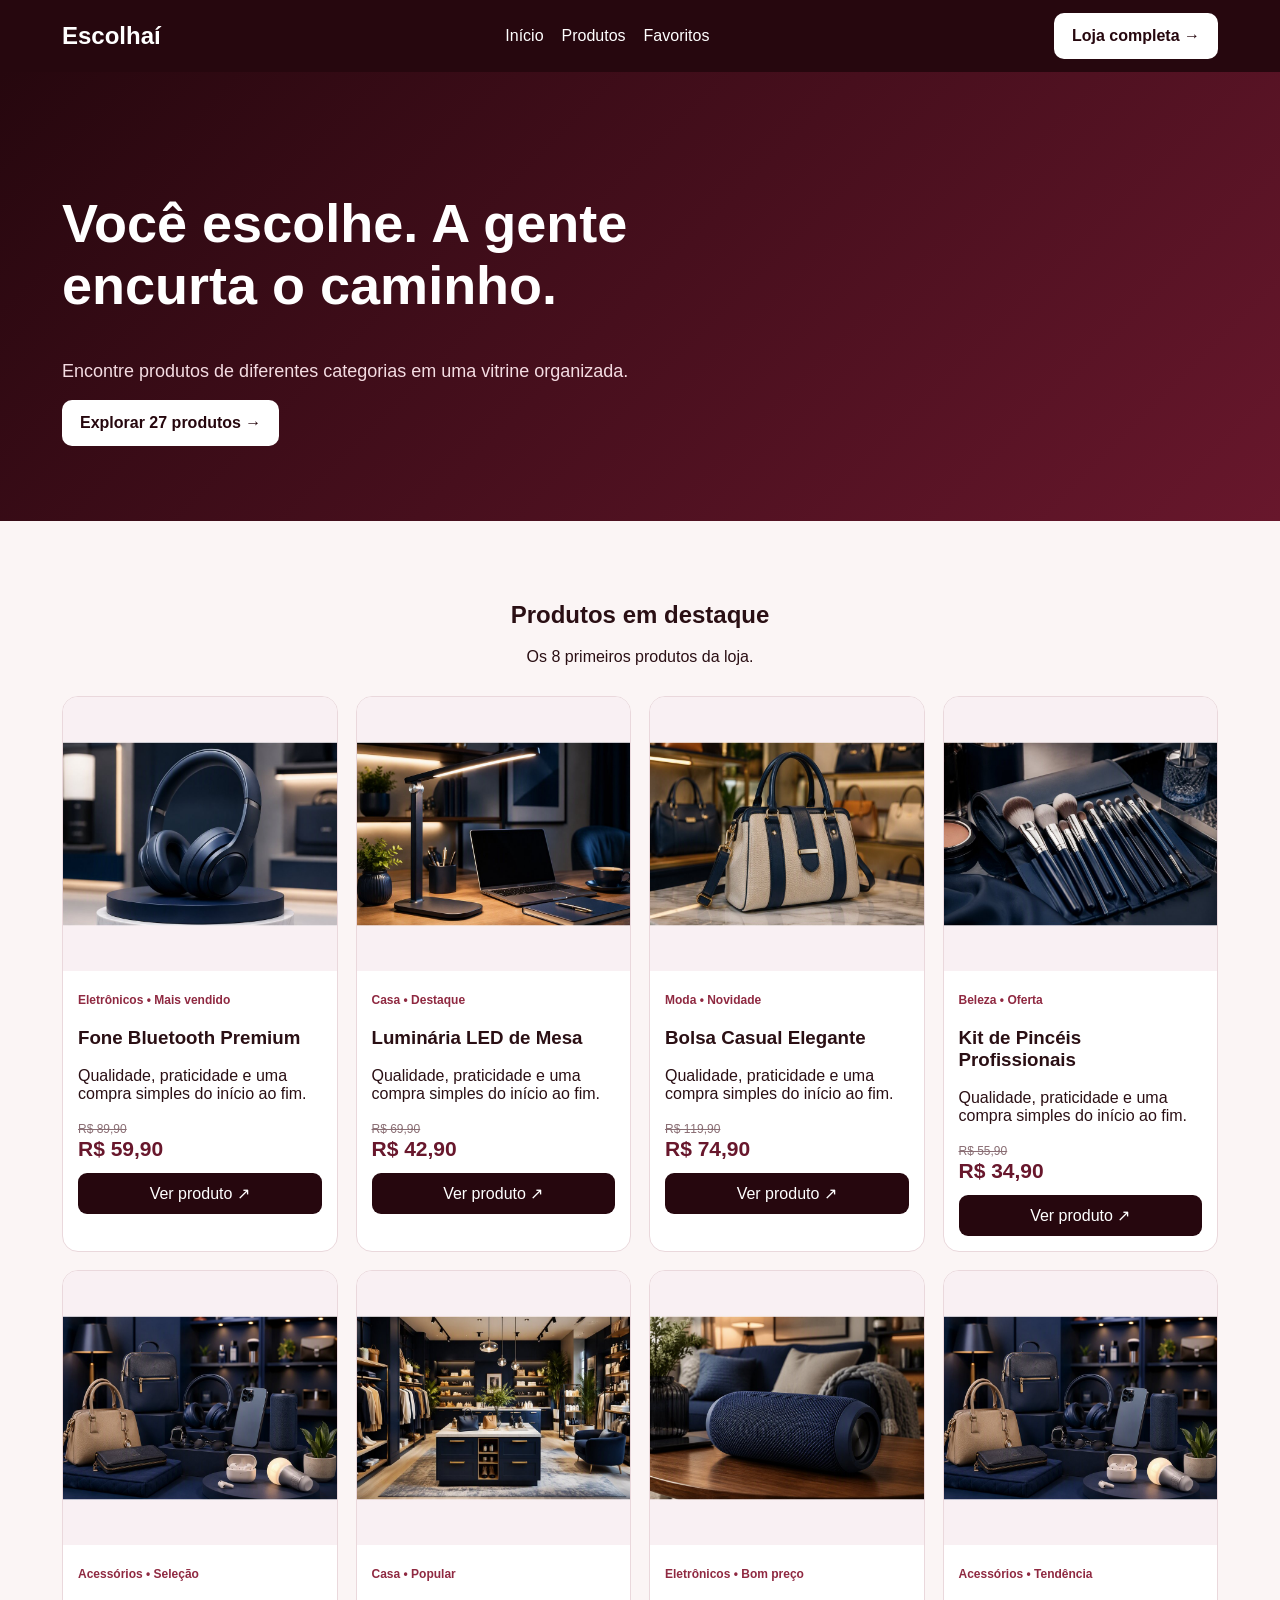
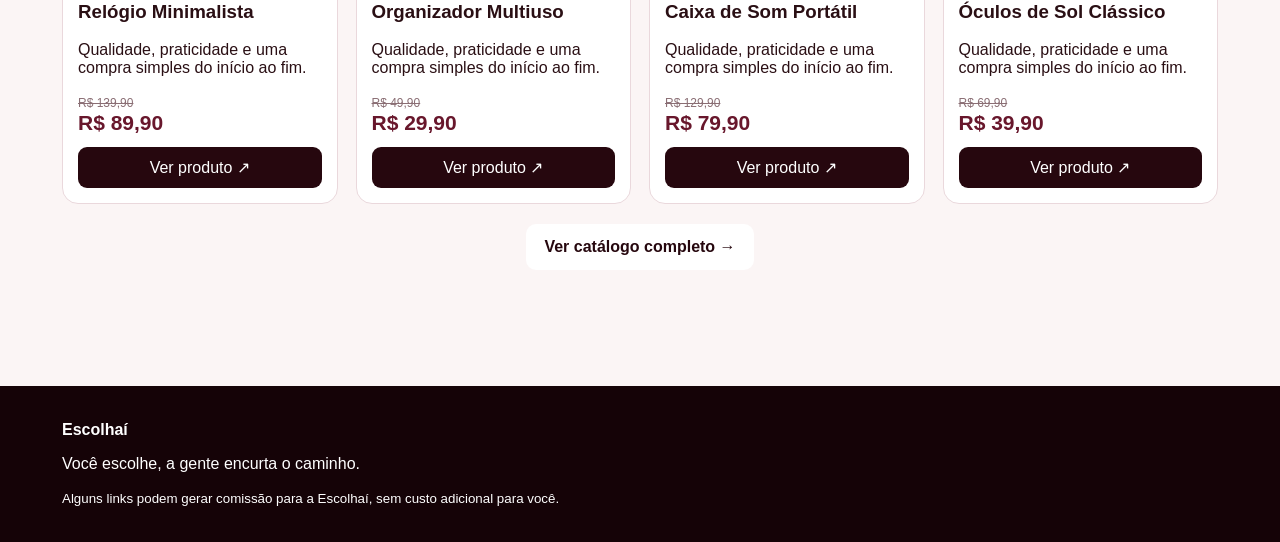
==== commit b63b33fc: "tentano arrumar e novo+8 produtos pra 27" ====
--- a/index.html
+++ b/index.html
@@ -1 +1 @@
-<!doctype html><html lang="pt-BR" data-theme="dark"><head><meta charset="UTF-8"><meta name="viewport" content="width=device-width,initial-scale=1"><meta name="theme-color" content="#7B1E2B"><link rel="manifest" href="manifest.json"><link rel="apple-touch-icon" href="images/icon-192.png"><link rel="icon" href="images/icon-192.png"><link rel="preconnect" href="https://fonts.googleapis.com"><link rel="preconnect" href="https://fonts.gstatic.com" crossorigin><link href="https://fonts.googleapis.com/css2?family=Inter:wght@400;500;600;700;800&family=Poppins:wght@600;700;800&display=swap" rel="stylesheet"><link rel="stylesheet" href="styles.css?v=5"><title>Escolhaí — Você escolhe, a gente encurta o caminho</title><meta name="description" content="Vitrine online com produtos organizados por categoria e acesso direto à plataforma de compra."><meta property="og:title" content="Escolhaí"><meta property="og:description" content="Você escolhe, a gente encurta o caminho."><meta property="og:url" content="https://soluccio.github.io/escolhai/"><link rel="canonical" href="https://soluccio.github.io/escolhai/"></head><body><header class="header"><nav class="nav container"><a class="brand" href="index.html"><img src="images/icon-192.png" alt=""><span>Escolha<em>í</em></span></a><div class="nav-links" id="navLinks"><a href="index.html">Início</a><a href="produtos.html">Produtos</a><a href="index.html#sobre">Sobre</a><a href="#contato">Contato</a></div><div class="nav-actions"><a class="icon-btn" href="produtos.html?fav=1" aria-label="Favoritos">♡<span class="fav-count" id="favCount"></span></a><button class="icon-btn" id="themeToggle" aria-label="Alternar tema">◐</button><a class="catalog-btn" href="produtos.html">Loja completa →</a><button class="icon-btn menu-btn" id="menuToggle" aria-label="Abrir menu">☰</button></div></nav></header><main><section class="hero"><div class="container hero-grid"><div><span class="badge">✓ Escolher ficou mais fácil</span><h1>Você escolhe.<br><span class="accent">A gente encurta o caminho.</span></h1><p>Explore produtos de diferentes categorias, compare opções e vá direto à plataforma de compra. Simples, organizado e sem enrolação.</p><div class="actions"><a class="btn-primary" href="produtos.html">Explorar produtos →</a><a class="btn-secondary" href="#sobre">Conhecer a loja</a></div></div><div class="hero-visual"><img src="images/hero-produtos.jpg" alt="Produtos em destaque"><img src="images/hero-loja.jpg" alt="Seleção de produtos"></div></div></section><section class="trust"><div class="container trust-grid"><div class="trust-item"><span class="trust-icon">↗</span><div><b>Acesso direto</b><small>Encontre com rapidez</small></div></div><div class="trust-item"><span class="trust-icon">✓</span><div><b>Compra segura</b><small>Finalize na plataforma</small></div></div><div class="trust-item"><span class="trust-icon">▦</span><div><b>Catálogo organizado</b><small>Diversas categorias</small></div></div><div class="trust-item"><span class="trust-icon">♡</span><div><b>Favoritos</b><small>Salvos no navegador</small></div></div></div></section><section class="section"><div class="container"><div class="section-head"><span class="eyebrow">NAVEGUE POR</span><h2>Categorias</h2><p>Encontre o que procura em poucos cliques.</p></div><div class="cats"><a class="cat" href="produtos.html?cat=Eletrônicos"><i>📱</i><b>Eletrônicos</b><small>Ver produtos</small></a><a class="cat" href="produtos.html?cat=Casa"><i>🏠</i><b>Casa</b><small>Ver produtos</small></a><a class="cat" href="produtos.html?cat=Beleza"><i>💄</i><b>Beleza</b><small>Ver produtos</small></a><a class="cat" href="produtos.html?cat=Moda"><i>👗</i><b>Moda</b><small>Ver produtos</small></a><a class="cat" href="produtos.html?cat=Acessórios"><i>⌚</i><b>Acessórios</b><small>Ver produtos</small></a><a class="cat" href="produtos.html"><i>✦</i><b>Ver tudo</b><small>Loja completa</small></a></div></div></section><section class="section"><div class="container"><div class="section-head"><span class="eyebrow">VITRINE EM DESTAQUE</span><h2>Produtos em destaque</h2><p>Uma seleção para todos os momentos.</p></div><div class="products-grid" id="featuredGrid"></div><div class="center"><a class="btn-secondary" href="produtos.html">Ver catálogo completo →</a></div></div></section><section class="section how"><div class="container"><div class="section-head"><span class="eyebrow">COMO FUNCIONA</span><h2>Da escolha à compra em 3 passos</h2></div><div class="steps"><div class="step"><div class="step-num">1</div><h3>Navegue e escolha</h3><p>Use a pesquisa e as categorias para encontrar o produto ideal.</p></div><div class="step"><div class="step-num">2</div><h3>Veja o produto</h3><p>Abra a página do produto na plataforma parceira.</p></div><div class="step"><div class="step-num">3</div><h3>Finalize a compra</h3><p>Pagamento e entrega são realizados com segurança na plataforma.</p></div></div></div></section><section class="section" id="sobre"><div class="container about-grid"><div class="about-copy"><span class="eyebrow">SOBRE A LOJA</span><h2>Boas escolhas começam por uma boa vitrine</h2><p>Na Escolhaí, cada categoria é organizada para você encontrar o que procura com rapidez.</p><div class="features"><div class="feature">Produtos organizados</div><div class="feature">Pesquisa rápida</div><div class="feature">Lista de favoritos</div><div class="feature">Design responsivo</div></div></div><div class="about-card"><blockquote>“A Escolhaí aproxima pessoas dos produtos que procuram — uma vitrine moderna, prática e organizada.”</blockquote><cite>Escolhaí • Sua vitrine online</cite></div></div></section><section class="section"><div class="container"><div class="cta"><h2>Pronto para escolher?</h2><p>Explore a loja completa e encontre o que procura.</p><a class="btn-primary" href="produtos.html">Abrir loja completa →</a></div></div></section></main><footer id="contato"><div class="container"><div class="footer-grid"><div><a class="brand" href="index.html"><img src="images/icon-192.png" alt=""><span>Escolha<em>í</em></span></a><p>Você escolhe, a gente encurta o caminho. Produtos organizados e acesso rápido à plataforma de compra.</p></div><div><h4>Navegação</h4><a href="index.html">Início</a><a href="produtos.html">Produtos</a><a href="produtos.html?fav=1">Favoritos</a></div><div><h4>Categorias</h4><a href="produtos.html?cat=Eletrônicos">Eletrônicos</a><a href="produtos.html?cat=Casa">Casa</a><a href="produtos.html?cat=Moda">Moda</a></div></div><div class="transparency"><strong>Transparência</strong><br>Alguns links podem gerar comissão para a Escolhaí, sem custo adicional para você. Pagamento, entrega e atendimento do pedido são realizados pela plataforma parceira.</div><div class="footer-bottom">© 2026 Escolhaí. Todos os direitos reservados.</div></div></footer><div id="toast"></div><script src="app.js?v=5" defer></script><script>window.PAGE='home';</script></body></html>+<!doctype html><html lang="pt-BR"><head><meta charset="utf-8"><meta name="viewport" content="width=device-width"><link rel="stylesheet" href="styles.css?v=27"><link rel="manifest" href="manifest.json"><link rel="icon" href="images/icon-192.png"><title>Escolhaí</title></head><body><header><div class="wrap nav"><a href="index.html" class="logo">Escolhaí</a><nav class="links"><a href="index.html">Início</a><a href="produtos.html">Produtos</a><a href="produtos.html?fav=1">Favoritos</a></nav><a href="produtos.html" class="btn">Loja completa →</a></div></header><main><section class="hero"><div class="wrap"><h1>Você escolhe. A gente encurta o caminho.</h1><p>Encontre produtos de diferentes categorias em uma vitrine organizada.</p><div class="hero-actions"><a class="btn" href="produtos.html">Explorar 27 produtos →</a></div></div></section><section class="section"><div class="wrap"><div class="head"><h2>Produtos em destaque</h2><p>Os 8 primeiros produtos da loja.</p></div><div id="grid" class="grid"></div><p class="note"><a class="btn" href="produtos.html">Ver catálogo completo →</a></p></div></section></main><footer><div class="wrap"><b>Escolhaí</b><p>Você escolhe, a gente encurta o caminho.</p><small>Alguns links podem gerar comissão para a Escolhaí, sem custo adicional para você.</small></div></footer><script>window.PAGE='home'</script><script src="app.js?v=27"></script></body></html>
--- a/styles.css
+++ b/styles.css
@@ -1 +1 @@
-:root{--w900:#4A0E1A;--w800:#5A1620;--w700:#7B1E2B;--w600:#9B2D3D;--w500:#B83A4C;--gold:#D4A574;--radius:14px;--r-lg:24px;--shadow:0 14px 38px rgba(0,0,0,.16);--max:1200px;--tr:.25s ease}[data-theme="dark"]{--bg:#14090C;--soft:#1F1014;--card:#251418;--elev:#2D181C;--line:#3A1F25;--text:#F8F0F0;--sub:#D7C4C8;--muted:#A98F95;--glass:rgba(20,9,12,.90)}[data-theme="light"]{--bg:#FBF5F5;--soft:#F5EBEB;--card:#fff;--elev:#fff;--line:#EAD8DA;--text:#2A0F14;--sub:#5A3A40;--muted:#8A6E74;--glass:rgba(251,245,245,.92)}*{box-sizing:border-box}html{scroll-behavior:smooth}body{margin:0;font-family:Inter,system-ui,-apple-system,"Segoe UI",sans-serif;background:var(--bg);color:var(--text);line-height:1.6;transition:.2s}h1,h2,h3,h4{font-family:Poppins,Inter,sans-serif;line-height:1.17}a{color:inherit;text-decoration:none}img{display:block;max-width:100%}button,input,select{font:inherit}.container{max-width:var(--max);margin:auto;padding:0 22px}:focus-visible{outline:3px solid var(--gold);outline-offset:3px}.header{position:sticky;top:0;z-index:100;background:var(--glass);backdrop-filter:blur(16px);border-bottom:1px solid var(--line)}.nav{height:74px;display:flex;align-items:center;justify-content:space-between;gap:18px}.brand{display:flex;align-items:center;gap:11px;font-size:22px;font-weight:900}.brand img{width:44px;height:44px;border-radius:13px}.brand em{font-style:normal;color:var(--w500)}.nav-links{display:flex;gap:7px}.nav-links a{padding:9px 12px;border-radius:10px;color:var(--sub);font-weight:700}.nav-links a:hover,.nav-links a.active{background:var(--soft);color:var(--text)}.nav-actions{display:flex;gap:8px;align-items:center}.icon-btn{width:43px;height:43px;display:grid;place-items:center;border:1px solid var(--line);background:var(--soft);color:var(--text);border-radius:50%;cursor:pointer;position:relative}.icon-btn:hover{background:var(--w700);color:#fff}.fav-count{position:absolute;right:-4px;top:-5px;background:var(--gold);color:var(--w900);font-size:11px;font-weight:900;min-width:19px;height:19px;border-radius:10px;display:grid;place-items:center}.fav-count:empty{display:none}.catalog-btn{background:var(--w700);color:#fff;padding:11px 15px;border-radius:10px;font-weight:850}.catalog-btn:hover{background:var(--w600)}.menu-btn{display:none}.hero{padding:78px 0;background:radial-gradient(circle at 15% 25%,rgba(123,30,43,.33),transparent 50%),radial-gradient(circle at 78% 60%,rgba(212,165,116,.13),transparent 48%)}.hero-grid{display:grid;grid-template-columns:1.05fr .95fr;gap:58px;align-items:center}.badge{display:inline-flex;background:var(--card);border:1px solid var(--line);color:var(--gold);padding:7px 12px;border-radius:999px;font-size:13px;font-weight:800}.hero h1{font-size:clamp(42px,6vw,70px);letter-spacing:-.045em;margin:20px 0}.accent{background:linear-gradient(135deg,var(--w500),var(--gold));background-clip:text;-webkit-background-clip:text;color:transparent}.hero p{color:var(--sub);font-size:18px;max-width:610px}.actions{display:flex;gap:12px;flex-wrap:wrap;margin-top:27px}.btn-primary,.btn-secondary{display:inline-flex;align-items:center;justify-content:center;padding:14px 19px;border-radius:11px;font-weight:850}.btn-primary{background:linear-gradient(135deg,var(--w700),var(--w500));color:#fff;box-shadow:0 12px 28px rgba(123,30,43,.35)}.btn-secondary{background:var(--card);border:1px solid var(--line)}.hero-visual{display:grid;grid-template-columns:1fr 1fr;gap:18px}.hero-visual img{width:100%;height:330px;object-fit:cover;border-radius:22px;border:1px solid var(--line);box-shadow:var(--shadow)}.hero-visual img:last-child{margin-top:42px}.trust{border-block:1px solid var(--line);padding:25px 0;background:var(--soft)}.trust-grid{display:grid;grid-template-columns:repeat(4,1fr);gap:18px}.trust-item{display:flex;gap:11px;align-items:center}.trust-icon{width:44px;height:44px;display:grid;place-items:center;border-radius:12px;background:var(--card);color:var(--w500);font-weight:900}.trust-item b{display:block}.trust-item small{color:var(--muted)}.section{padding:70px 0}.section-head{text-align:center;max-width:680px;margin:0 auto 34px}.eyebrow{color:var(--gold);font-size:12px;letter-spacing:.18em;font-weight:900}.section-head h2{font-size:clamp(31px,4vw,45px);margin:8px 0}.section-head p{color:var(--sub)}.cats{display:grid;grid-template-columns:repeat(6,1fr);gap:12px}.cat{background:var(--card);border:1px solid var(--line);padding:20px 12px;text-align:center;border-radius:14px;transition:var(--tr)}.cat:hover{transform:translateY(-4px);border-color:var(--w600)}.cat i{font-style:normal;font-size:27px}.cat b{display:block;margin-top:7px}.cat small{color:var(--muted)}.products-grid{display:grid;grid-template-columns:repeat(4,1fr);gap:20px}.product-card{background:var(--card);border:1px solid var(--line);border-radius:17px;overflow:hidden;display:flex;flex-direction:column;transition:var(--tr)}.product-card:hover{transform:translateY(-5px);box-shadow:var(--shadow);border-color:var(--w600)}.product-img{position:relative;aspect-ratio:1;overflow:hidden;background:var(--soft)}.product-img img{width:100%;height:100%;object-fit:cover;transition:.45s}.product-card:hover .product-img img{transform:scale(1.045)}.p-badge,.discount{position:absolute;top:11px;padding:6px 9px;border-radius:999px;font-size:11px;font-weight:900}.p-badge{left:11px;background:var(--w700);color:#fff}.discount{right:11px;background:var(--gold);color:var(--w900)}.fav-btn{position:absolute;right:11px;bottom:11px;width:39px;height:39px;border-radius:50%;border:1px solid var(--line);background:var(--glass);color:var(--text);font-size:20px}.fav-btn.active{background:var(--w700);color:var(--gold)}.product-info{padding:17px;display:flex;flex-direction:column;flex:1}.product-cat{font-size:11px;color:var(--muted);text-transform:uppercase;font-weight:850}.product-info h3{font-size:17px;margin:8px 0}.product-info p{color:var(--sub);font-size:13px;margin:0 0 12px;flex:1}.rating{color:var(--gold);font-size:13px}.prices{display:flex;gap:8px;align-items:baseline;margin:10px 0}.now{font-size:22px;font-weight:900;color:var(--w500)}.old{text-decoration:line-through;color:var(--muted);font-size:12px}.buy{display:flex;justify-content:center;background:var(--soft);border:1px solid var(--line);padding:11px;border-radius:10px;font-weight:850}.buy:hover{background:var(--w700);color:#fff}.center{text-align:center;margin-top:30px}.how{background:var(--soft)}.steps{display:grid;grid-template-columns:repeat(3,1fr);gap:25px}.step{text-align:center}.step-num{width:62px;height:62px;border:2px solid var(--w600);border-radius:50%;margin:0 auto 14px;display:grid;place-items:center;color:var(--w500);font-weight:900;font-size:23px;background:var(--card)}.step p{color:var(--sub)}.about-grid{display:grid;grid-template-columns:1fr 1fr;gap:42px;align-items:center}.about-copy p{color:var(--sub)}.features{display:grid;grid-template-columns:1fr 1fr;gap:12px;margin-top:22px}.feature{color:var(--sub)}.feature:before{content:'✓';display:inline-grid;place-items:center;width:24px;height:24px;background:var(--w700);color:#fff;border-radius:50%;margin-right:8px}.about-card{background:linear-gradient(135deg,var(--w800),var(--w600));color:#fff;border-radius:var(--r-lg);padding:38px;box-shadow:var(--shadow)}.about-card blockquote{font-size:22px;font-family:Poppins;margin:0}.about-card cite{display:block;margin-top:15px;color:#f6d7df}.cta{background:linear-gradient(135deg,var(--w800),var(--w600));color:#fff;padding:44px;border-radius:var(--r-lg);text-align:center}.cta p{color:#f6d7df}.cta .btn-primary{background:#fff;color:var(--w700)}footer{background:var(--soft);border-top:1px solid var(--line);padding:45px 0 25px}.footer-grid{display:grid;grid-template-columns:2fr 1fr 1fr;gap:30px}.footer-grid p,.footer-grid a{color:var(--sub)}.footer-grid a{display:block;padding:5px 0}.transparency{background:var(--card);border:1px solid var(--line);border-radius:13px;padding:17px;margin-top:25px;color:var(--sub)}.transparency strong{color:var(--gold)}.footer-bottom{text-align:center;color:var(--muted);padding-top:22px;margin-top:22px;border-top:1px solid var(--line)}.page-head{padding:50px 0 28px;background:radial-gradient(circle at 50% 0,rgba(123,30,43,.23),transparent 65%)}.crumb{color:var(--muted)}.toolbar{position:sticky;top:74px;z-index:50;background:var(--bg);display:flex;gap:13px;align-items:center;padding:18px 0;border-block:1px solid var(--line)}.search{flex:1;min-width:220px}.search input,.sort select{width:100%;background:var(--card);color:var(--text);border:1px solid var(--line);padding:12px;border-radius:10px}.sort{min-width:200px}.result{color:var(--muted);font-size:13px}.catalog-layout{display:grid;grid-template-columns:220px 1fr;gap:26px;padding:28px 0 70px}.filters{position:sticky;top:154px;align-self:start}.filter-list{display:grid;gap:6px}.filter-list button{border:0;background:transparent;color:var(--sub);text-align:left;padding:10px 12px;border-radius:9px;cursor:pointer}.filter-list button.active,.filter-list button:hover{background:var(--w700);color:#fff}.empty{grid-column:1/-1;text-align:center;padding:70px 20px;color:var(--sub)}.toast{position:fixed;right:18px;bottom:18px;z-index:200;background:var(--card);border:1px solid var(--line);border-left:4px solid var(--w600);padding:12px 16px;border-radius:10px;box-shadow:var(--shadow)}@media(max-width:950px){.nav-links{display:none;position:fixed;top:74px;left:0;right:0;background:var(--bg);padding:14px;flex-direction:column;border-bottom:1px solid var(--line)}.nav-links.open{display:flex}.menu-btn{display:grid}.catalog-btn{display:none}.hero-grid,.about-grid{grid-template-columns:1fr}.hero-visual{display:none}.trust-grid{grid-template-columns:repeat(2,1fr)}.cats{grid-template-columns:repeat(3,1fr)}.products-grid{grid-template-columns:repeat(2,1fr)}.catalog-layout{grid-template-columns:1fr}.filters{position:static}.filter-list{display:flex;flex-wrap:wrap}.toolbar{top:74px;flex-wrap:wrap}.steps{grid-template-columns:1fr}.footer-grid{grid-template-columns:1fr 1fr}}@media(max-width:560px){.hero{padding:55px 0}.actions{flex-direction:column}.trust-grid,.products-grid,.features,.footer-grid{grid-template-columns:1fr}.cats{grid-template-columns:repeat(2,1fr)}.products-grid{gap:14px}.toolbar{top:73px}.sort{min-width:100%}.cta{padding:32px 20px}}@media(prefers-reduced-motion:reduce){*{scroll-behavior:auto!important;transition:none!important;animation:none!important}}+*{box-sizing:border-box}body{margin:0;font-family:Arial;background:#fbf5f5;color:#2a0f14}a{text-decoration:none;color:inherit}.wrap{max-width:1200px;margin:auto;padding:0 22px}header{background:#26070e;color:#fff;position:sticky;top:0;z-index:10}.nav{height:72px;display:flex;align-items:center;justify-content:space-between}.logo{font-size:24px;font-weight:900}.links{display:flex;gap:18px}.hero{background:linear-gradient(135deg,#26070e,#68172c);color:#fff;padding:75px 0}.hero h1{font-size:54px;max-width:700px}.hero p{font-size:18px;color:#f4dce2}.btn{display:inline-block;background:#fff;color:#26070e;padding:14px 18px;border-radius:10px;font-weight:800}.section{padding:60px 0}.head{text-align:center;margin-bottom:30px}.filters{display:flex;gap:8px;flex-wrap:wrap;margin:20px 0}.filters button{border:0;padding:10px 13px;border-radius:20px;background:#ead8dc}.filters button.active{background:#68172c;color:#fff}.search{width:100%;padding:13px;border:1px solid #dcc8cd;border-radius:10px}.grid{display:grid;grid-template-columns:repeat(4,1fr);gap:18px}.card{background:#fff;border:1px solid #ead8dc;border-radius:16px;overflow:hidden}.card img{width:100%;aspect-ratio:1;object-fit:cover}.info{padding:15px}.tag{color:#8f2941;font-size:12px;font-weight:bold}.price{font-size:21px;font-weight:900;color:#68172c}.old{text-decoration:line-through;color:#8a6e74;font-size:12px}.buy{display:block;background:#26070e;color:#fff;padding:11px;text-align:center;border-radius:9px;margin-top:12px}.note{text-align:center;color:#765d63;margin-top:20px}footer{background:#150307;color:#fff;padding:35px 0;margin-top:40px}.hero-actions{display:flex;gap:12px}.count{color:#765d63;margin:12px 0}@media(max-width:900px){.grid{grid-template-columns:repeat(2,1fr)}}@media(max-width:550px){.hero h1{font-size:38px}.grid{grid-template-columns:1fr}.links{display:none}}
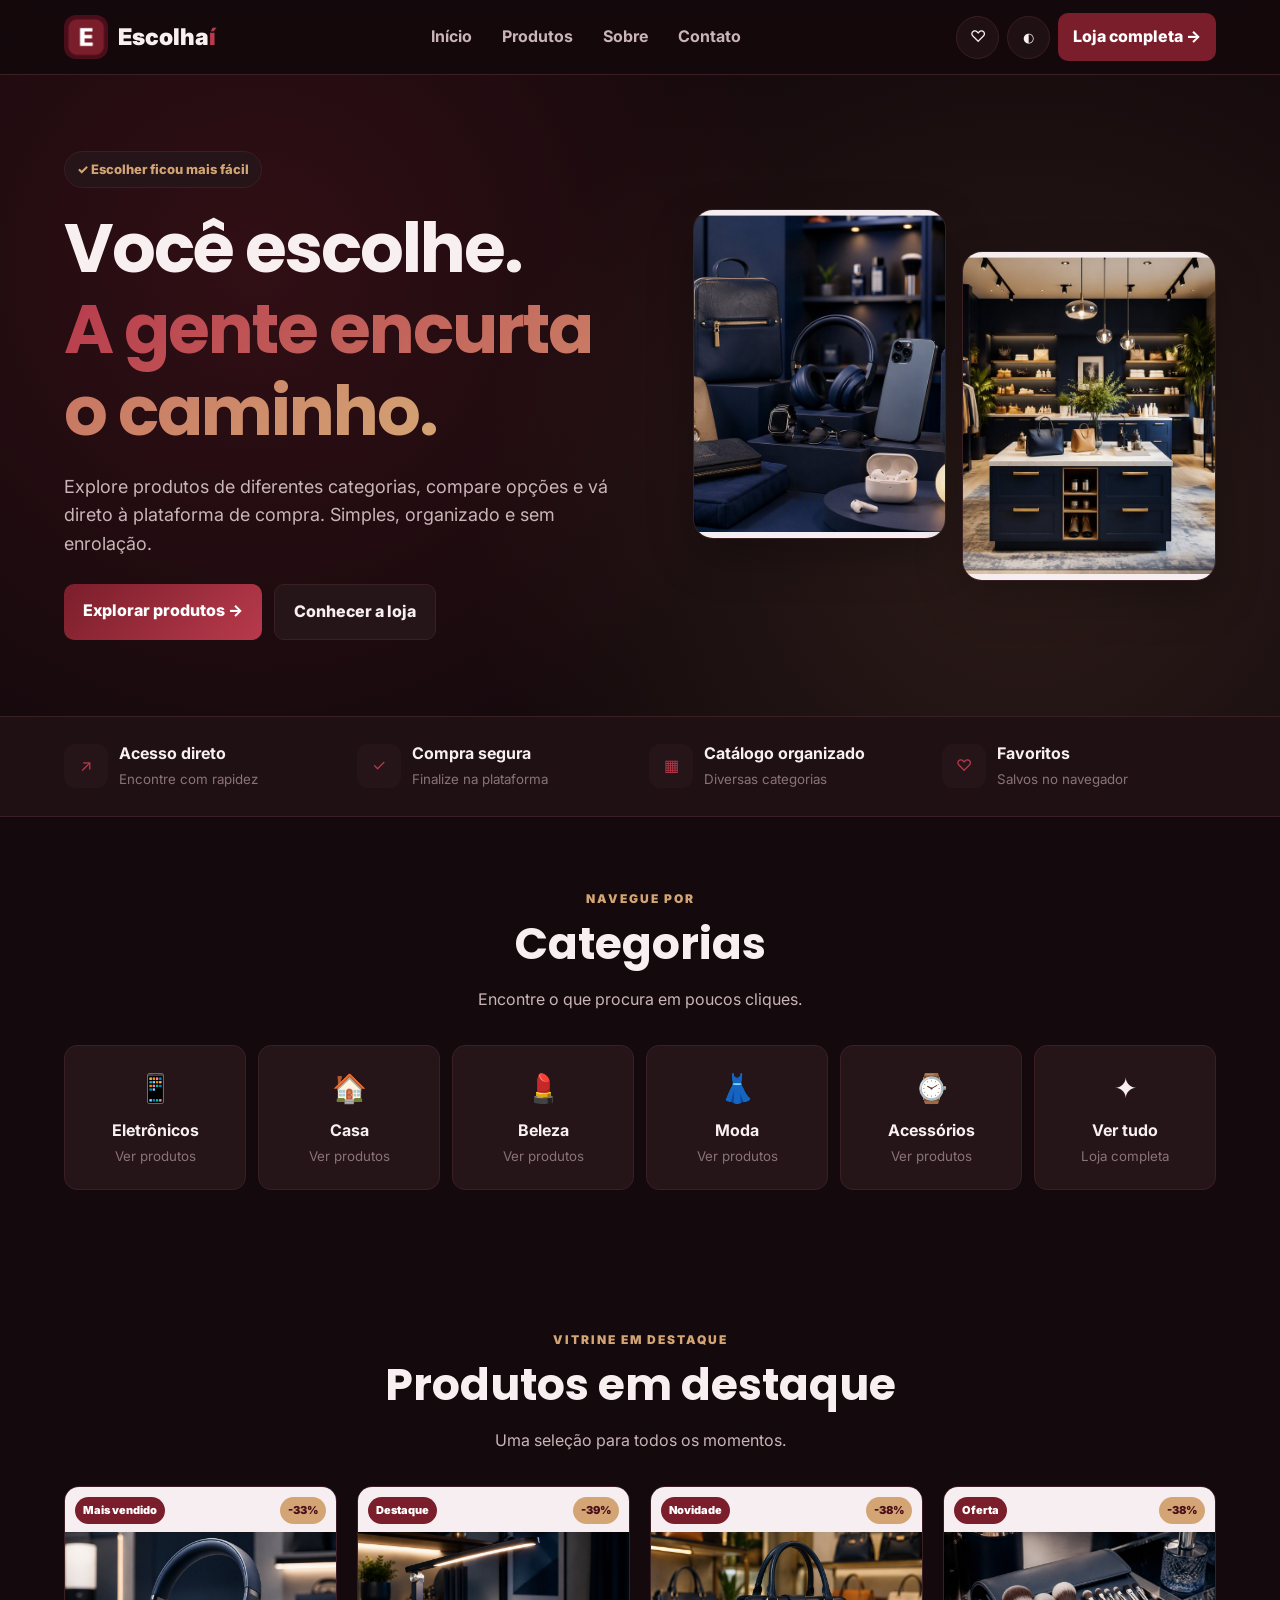
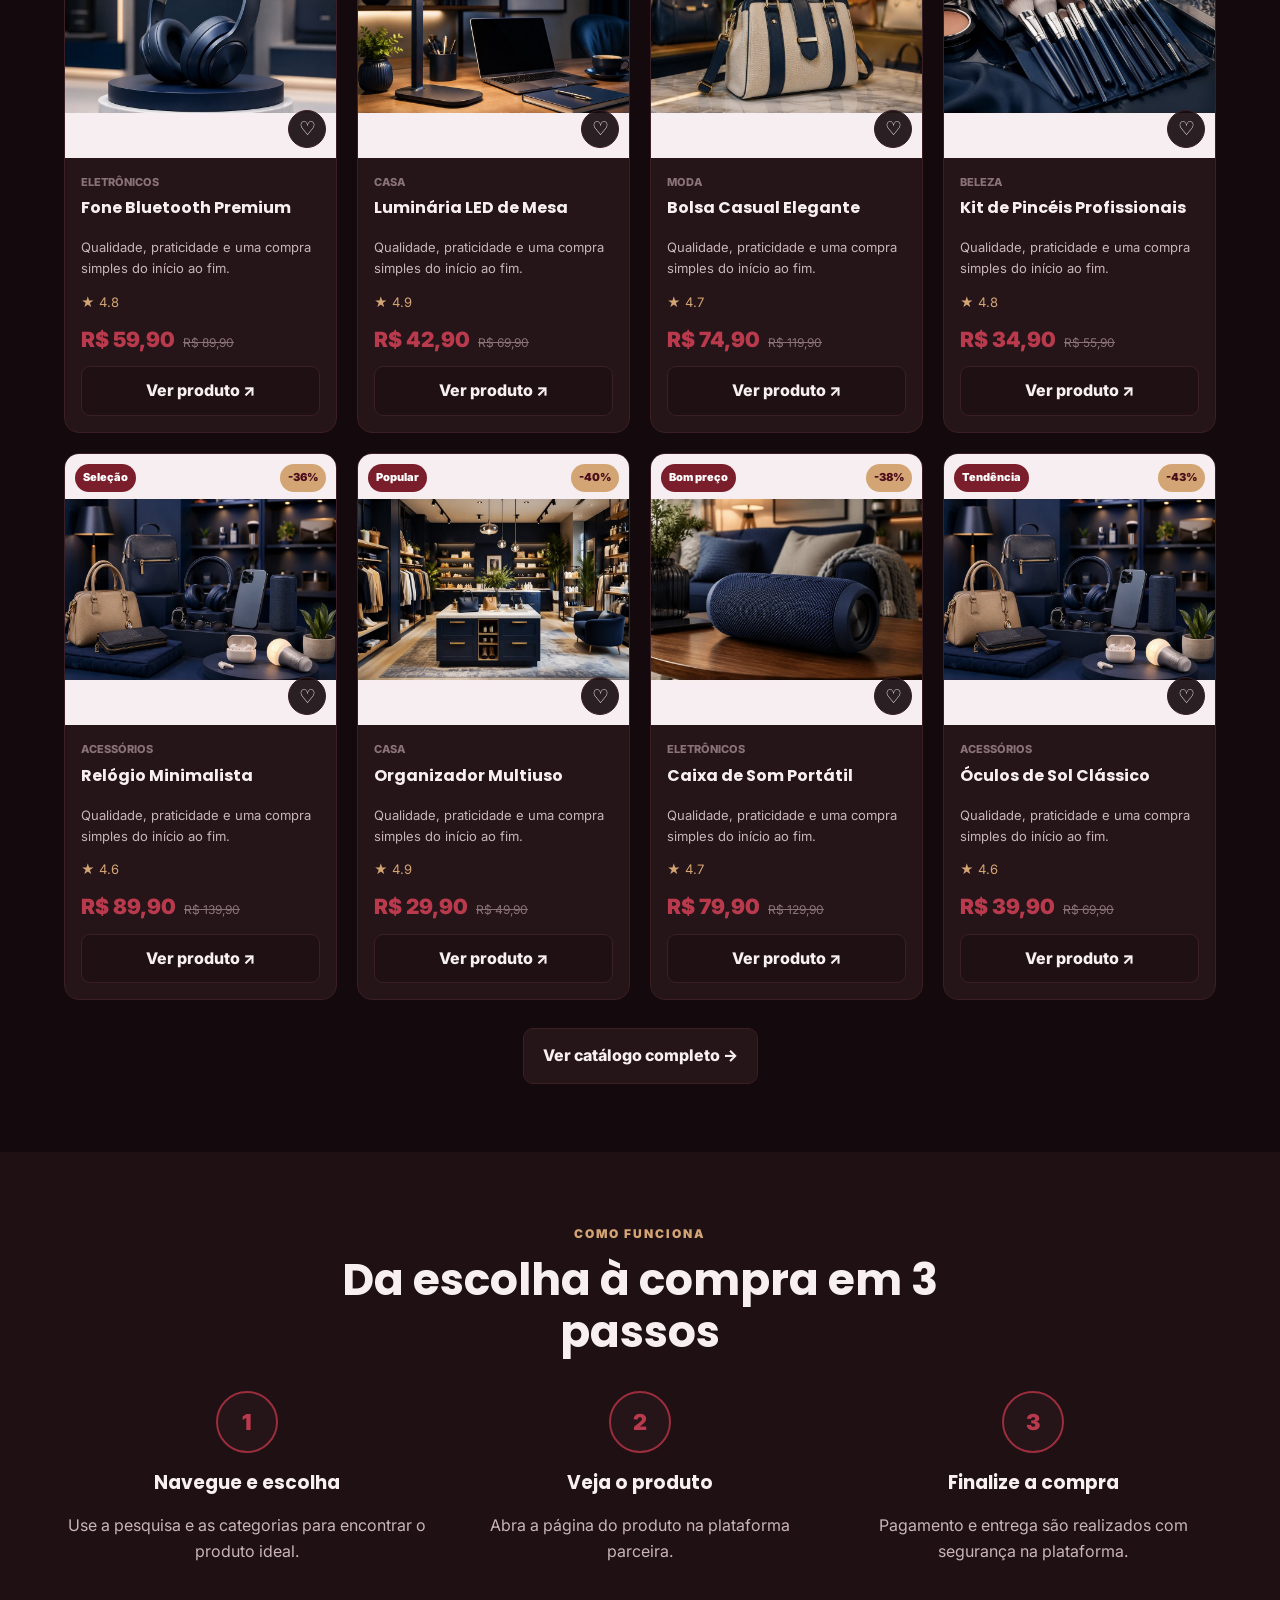
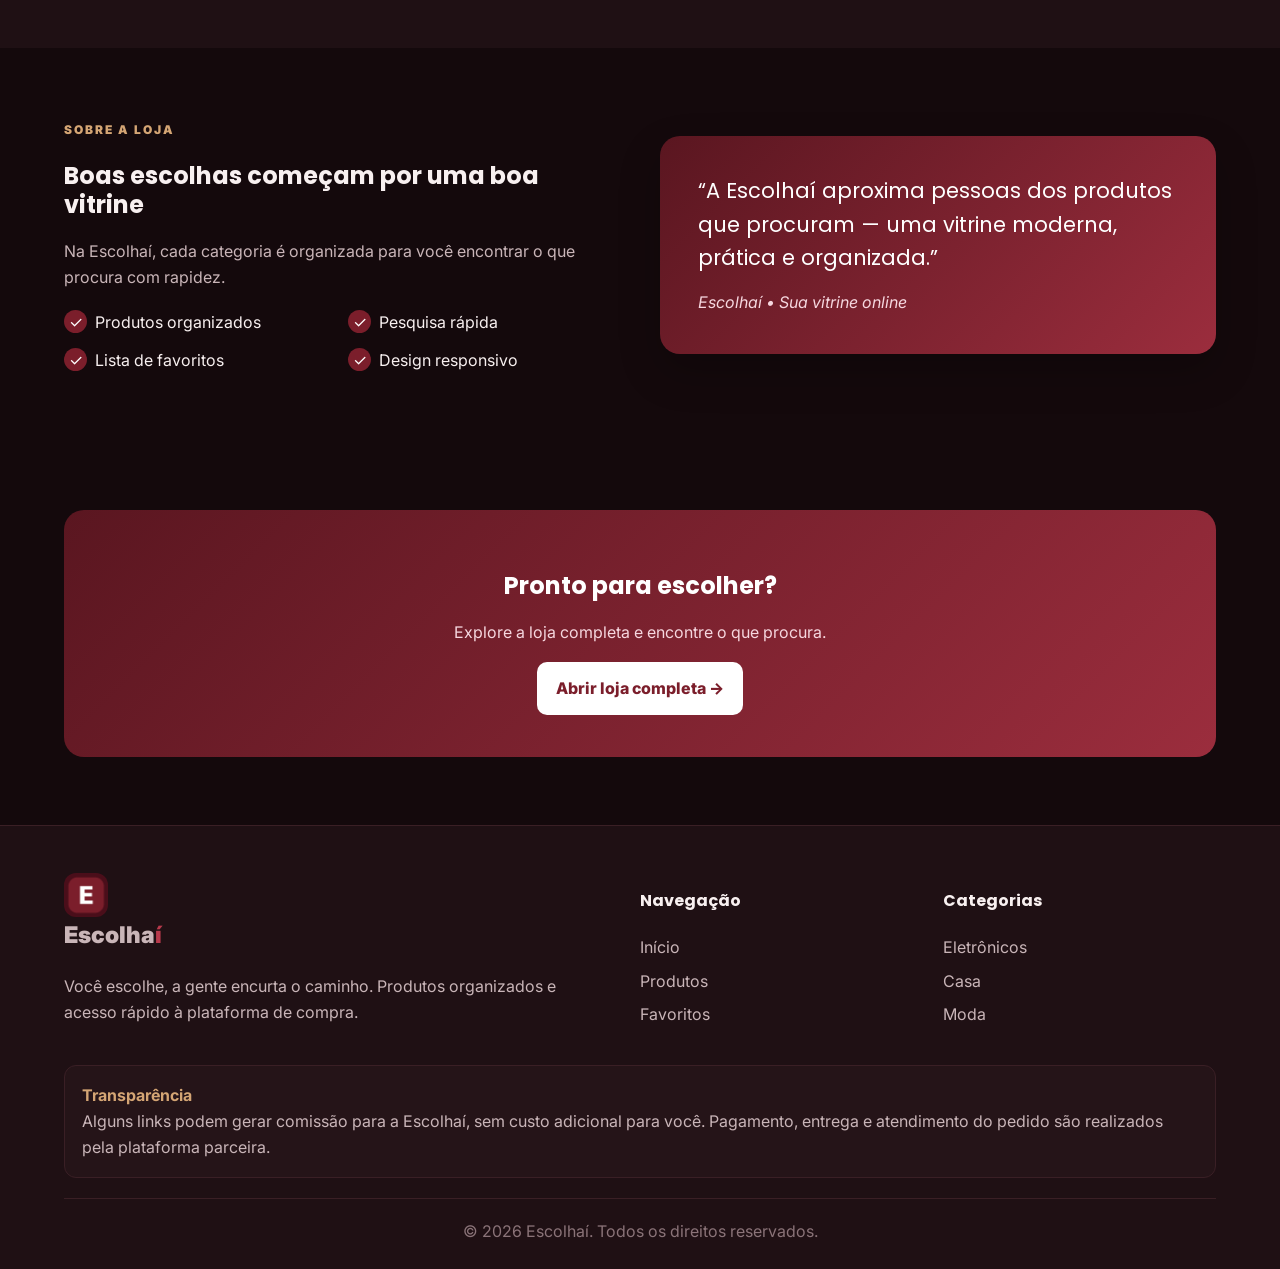
==== commit db55f001: "Restaura modelo original da Escolhaí" ====
--- a/index.html
+++ b/index.html
@@ -1 +1 @@
-<!doctype html><html lang="pt-BR"><head><meta charset="utf-8"><meta name="viewport" content="width=device-width"><link rel="stylesheet" href="styles.css?v=27"><link rel="manifest" href="manifest.json"><link rel="icon" href="images/icon-192.png"><title>Escolhaí</title></head><body><header><div class="wrap nav"><a href="index.html" class="logo">Escolhaí</a><nav class="links"><a href="index.html">Início</a><a href="produtos.html">Produtos</a><a href="produtos.html?fav=1">Favoritos</a></nav><a href="produtos.html" class="btn">Loja completa →</a></div></header><main><section class="hero"><div class="wrap"><h1>Você escolhe. A gente encurta o caminho.</h1><p>Encontre produtos de diferentes categorias em uma vitrine organizada.</p><div class="hero-actions"><a class="btn" href="produtos.html">Explorar 27 produtos →</a></div></div></section><section class="section"><div class="wrap"><div class="head"><h2>Produtos em destaque</h2><p>Os 8 primeiros produtos da loja.</p></div><div id="grid" class="grid"></div><p class="note"><a class="btn" href="produtos.html">Ver catálogo completo →</a></p></div></section></main><footer><div class="wrap"><b>Escolhaí</b><p>Você escolhe, a gente encurta o caminho.</p><small>Alguns links podem gerar comissão para a Escolhaí, sem custo adicional para você.</small></div></footer><script>window.PAGE='home'</script><script src="app.js?v=27"></script></body></html>+<!doctype html><html lang="pt-BR" data-theme="dark"><head><meta charset="UTF-8"><meta name="viewport" content="width=device-width,initial-scale=1"><meta name="theme-color" content="#7B1E2B"><link rel="manifest" href="manifest.json"><link rel="apple-touch-icon" href="images/icon-192.png"><link rel="icon" href="images/icon-192.png"><link rel="preconnect" href="https://fonts.googleapis.com"><link rel="preconnect" href="https://fonts.gstatic.com" crossorigin><link href="https://fonts.googleapis.com/css2?family=Inter:wght@400;500;600;700;800&family=Poppins:wght@600;700;800&display=swap" rel="stylesheet"><link rel="stylesheet" href="styles.css?v=5"><title>Escolhaí — Você escolhe, a gente encurta o caminho</title><meta name="description" content="Vitrine online com produtos organizados por categoria e acesso direto à plataforma de compra."><meta property="og:title" content="Escolhaí"><meta property="og:description" content="Você escolhe, a gente encurta o caminho."><meta property="og:url" content="https://soluccio.github.io/escolhai/"><link rel="canonical" href="https://soluccio.github.io/escolhai/"></head><body><header class="header"><nav class="nav container"><a class="brand" href="index.html"><img src="images/icon-192.png" alt=""><span>Escolha<em>í</em></span></a><div class="nav-links" id="navLinks"><a href="index.html">Início</a><a href="produtos.html">Produtos</a><a href="index.html#sobre">Sobre</a><a href="#contato">Contato</a></div><div class="nav-actions"><a class="icon-btn" href="produtos.html?fav=1" aria-label="Favoritos">♡<span class="fav-count" id="favCount"></span></a><button class="icon-btn" id="themeToggle" aria-label="Alternar tema">◐</button><a class="catalog-btn" href="produtos.html">Loja completa →</a><button class="icon-btn menu-btn" id="menuToggle" aria-label="Abrir menu">☰</button></div></nav></header><main><section class="hero"><div class="container hero-grid"><div><span class="badge">✓ Escolher ficou mais fácil</span><h1>Você escolhe.<br><span class="accent">A gente encurta o caminho.</span></h1><p>Explore produtos de diferentes categorias, compare opções e vá direto à plataforma de compra. Simples, organizado e sem enrolação.</p><div class="actions"><a class="btn-primary" href="produtos.html">Explorar produtos →</a><a class="btn-secondary" href="#sobre">Conhecer a loja</a></div></div><div class="hero-visual"><img src="images/hero-produtos.jpg" alt="Produtos em destaque"><img src="images/hero-loja.jpg" alt="Seleção de produtos"></div></div></section><section class="trust"><div class="container trust-grid"><div class="trust-item"><span class="trust-icon">↗</span><div><b>Acesso direto</b><small>Encontre com rapidez</small></div></div><div class="trust-item"><span class="trust-icon">✓</span><div><b>Compra segura</b><small>Finalize na plataforma</small></div></div><div class="trust-item"><span class="trust-icon">▦</span><div><b>Catálogo organizado</b><small>Diversas categorias</small></div></div><div class="trust-item"><span class="trust-icon">♡</span><div><b>Favoritos</b><small>Salvos no navegador</small></div></div></div></section><section class="section"><div class="container"><div class="section-head"><span class="eyebrow">NAVEGUE POR</span><h2>Categorias</h2><p>Encontre o que procura em poucos cliques.</p></div><div class="cats"><a class="cat" href="produtos.html?cat=Eletrônicos"><i>📱</i><b>Eletrônicos</b><small>Ver produtos</small></a><a class="cat" href="produtos.html?cat=Casa"><i>🏠</i><b>Casa</b><small>Ver produtos</small></a><a class="cat" href="produtos.html?cat=Beleza"><i>💄</i><b>Beleza</b><small>Ver produtos</small></a><a class="cat" href="produtos.html?cat=Moda"><i>👗</i><b>Moda</b><small>Ver produtos</small></a><a class="cat" href="produtos.html?cat=Acessórios"><i>⌚</i><b>Acessórios</b><small>Ver produtos</small></a><a class="cat" href="produtos.html"><i>✦</i><b>Ver tudo</b><small>Loja completa</small></a></div></div></section><section class="section"><div class="container"><div class="section-head"><span class="eyebrow">VITRINE EM DESTAQUE</span><h2>Produtos em destaque</h2><p>Uma seleção para todos os momentos.</p></div><div class="products-grid" id="featuredGrid"></div><div class="center"><a class="btn-secondary" href="produtos.html">Ver catálogo completo →</a></div></div></section><section class="section how"><div class="container"><div class="section-head"><span class="eyebrow">COMO FUNCIONA</span><h2>Da escolha à compra em 3 passos</h2></div><div class="steps"><div class="step"><div class="step-num">1</div><h3>Navegue e escolha</h3><p>Use a pesquisa e as categorias para encontrar o produto ideal.</p></div><div class="step"><div class="step-num">2</div><h3>Veja o produto</h3><p>Abra a página do produto na plataforma parceira.</p></div><div class="step"><div class="step-num">3</div><h3>Finalize a compra</h3><p>Pagamento e entrega são realizados com segurança na plataforma.</p></div></div></div></section><section class="section" id="sobre"><div class="container about-grid"><div class="about-copy"><span class="eyebrow">SOBRE A LOJA</span><h2>Boas escolhas começam por uma boa vitrine</h2><p>Na Escolhaí, cada categoria é organizada para você encontrar o que procura com rapidez.</p><div class="features"><div class="feature">Produtos organizados</div><div class="feature">Pesquisa rápida</div><div class="feature">Lista de favoritos</div><div class="feature">Design responsivo</div></div></div><div class="about-card"><blockquote>“A Escolhaí aproxima pessoas dos produtos que procuram — uma vitrine moderna, prática e organizada.”</blockquote><cite>Escolhaí • Sua vitrine online</cite></div></div></section><section class="section"><div class="container"><div class="cta"><h2>Pronto para escolher?</h2><p>Explore a loja completa e encontre o que procura.</p><a class="btn-primary" href="produtos.html">Abrir loja completa →</a></div></div></section></main><footer id="contato"><div class="container"><div class="footer-grid"><div><a class="brand" href="index.html"><img src="images/icon-192.png" alt=""><span>Escolha<em>í</em></span></a><p>Você escolhe, a gente encurta o caminho. Produtos organizados e acesso rápido à plataforma de compra.</p></div><div><h4>Navegação</h4><a href="index.html">Início</a><a href="produtos.html">Produtos</a><a href="produtos.html?fav=1">Favoritos</a></div><div><h4>Categorias</h4><a href="produtos.html?cat=Eletrônicos">Eletrônicos</a><a href="produtos.html?cat=Casa">Casa</a><a href="produtos.html?cat=Moda">Moda</a></div></div><div class="transparency"><strong>Transparência</strong><br>Alguns links podem gerar comissão para a Escolhaí, sem custo adicional para você. Pagamento, entrega e atendimento do pedido são realizados pela plataforma parceira.</div><div class="footer-bottom">© 2026 Escolhaí. Todos os direitos reservados.</div></div></footer><div id="toast"></div><script src="app.js?v=5" defer></script><script>window.PAGE='home';</script></body></html>
--- a/styles.css
+++ b/styles.css
@@ -1 +1 @@
-*{box-sizing:border-box}body{margin:0;font-family:Arial;background:#fbf5f5;color:#2a0f14}a{text-decoration:none;color:inherit}.wrap{max-width:1200px;margin:auto;padding:0 22px}header{background:#26070e;color:#fff;position:sticky;top:0;z-index:10}.nav{height:72px;display:flex;align-items:center;justify-content:space-between}.logo{font-size:24px;font-weight:900}.links{display:flex;gap:18px}.hero{background:linear-gradient(135deg,#26070e,#68172c);color:#fff;padding:75px 0}.hero h1{font-size:54px;max-width:700px}.hero p{font-size:18px;color:#f4dce2}.btn{display:inline-block;background:#fff;color:#26070e;padding:14px 18px;border-radius:10px;font-weight:800}.section{padding:60px 0}.head{text-align:center;margin-bottom:30px}.filters{display:flex;gap:8px;flex-wrap:wrap;margin:20px 0}.filters button{border:0;padding:10px 13px;border-radius:20px;background:#ead8dc}.filters button.active{background:#68172c;color:#fff}.search{width:100%;padding:13px;border:1px solid #dcc8cd;border-radius:10px}.grid{display:grid;grid-template-columns:repeat(4,1fr);gap:18px}.card{background:#fff;border:1px solid #ead8dc;border-radius:16px;overflow:hidden}.card img{width:100%;aspect-ratio:1;object-fit:cover}.info{padding:15px}.tag{color:#8f2941;font-size:12px;font-weight:bold}.price{font-size:21px;font-weight:900;color:#68172c}.old{text-decoration:line-through;color:#8a6e74;font-size:12px}.buy{display:block;background:#26070e;color:#fff;padding:11px;text-align:center;border-radius:9px;margin-top:12px}.note{text-align:center;color:#765d63;margin-top:20px}footer{background:#150307;color:#fff;padding:35px 0;margin-top:40px}.hero-actions{display:flex;gap:12px}.count{color:#765d63;margin:12px 0}@media(max-width:900px){.grid{grid-template-columns:repeat(2,1fr)}}@media(max-width:550px){.hero h1{font-size:38px}.grid{grid-template-columns:1fr}.links{display:none}}+:root{--wine-900:#4A0E1A;--wine-800:#5A1620;--wine-700:#7B1E2B;--wine-600:#9B2D3D;--wine-500:#B83A4C;--gold:#D4A574;--radius:12px;--radius-lg:20px;--max-width:1200px;--transition:.3s ease}[data-theme=dark]{--bg:#14090C;--bg-soft:#1F1014;--bg-card:#251418;--border:#3A1F25;--text:#F8F0F0;--text-secondary:#C9B5B8;--text-muted:#8A7378;--overlay:rgba(20,9,12,.9)}[data-theme=light]{--bg:#FBF5F5;--bg-soft:#F5EBEB;--bg-card:#fff;--border:#EAD8DA;--text:#2A0F14;--text-secondary:#5A3A40;--text-muted:#8A6E74;--overlay:rgba(251,245,245,.92)}*{box-sizing:border-box}html{scroll-behavior:smooth}body{margin:0;font-family:Inter,Arial,sans-serif;background:var(--bg);color:var(--text);line-height:1.6}h1,h2,h3,h4{font-family:Poppins,Inter,sans-serif;line-height:1.2}a{color:inherit;text-decoration:none}img{display:block;max-width:100%}.container{max-width:var(--max-width);margin:auto;padding:0 24px}.header{position:sticky;top:0;z-index:100;background:var(--overlay);backdrop-filter:blur(15px);border-bottom:1px solid var(--border)}.nav{height:74px;display:flex;align-items:center;justify-content:space-between;gap:18px}.brand{display:flex;align-items:center;gap:10px;font-size:23px;font-weight:900}.brand img{width:44px;height:44px;border-radius:12px}.brand em{color:var(--wine-500);font-style:normal}.nav-links{display:flex;gap:6px}.nav-links a{padding:9px 12px;border-radius:9px;color:var(--text-secondary);font-weight:700}.nav-links a:hover,.nav-links a.active{background:var(--bg-soft);color:var(--text)}.nav-actions{display:flex;gap:8px;align-items:center}.icon-btn{width:43px;height:43px;border-radius:50%;border:1px solid var(--border);background:var(--bg-soft);color:var(--text);display:grid;place-items:center;cursor:pointer;position:relative}.fav-count{position:absolute;top:-4px;right:-4px;min-width:18px;height:18px;border-radius:9px;background:var(--gold);color:var(--wine-900);font-size:11px;font-weight:900;display:grid;place-items:center}.fav-count:empty{display:none}.catalog-btn{background:var(--wine-700);color:#fff;padding:11px 15px;border-radius:10px;font-weight:800}.menu-btn{display:none}.hero{padding:76px 0;background:radial-gradient(circle at 20% 30%,rgba(123,30,43,.28),transparent 50%),radial-gradient(circle at 80% 70%,rgba(212,165,116,.12),transparent 50%)}.hero-grid{display:grid;grid-template-columns:1.05fr .95fr;gap:50px;align-items:center}.badge{display:inline-flex;background:var(--bg-card);border:1px solid var(--border);color:var(--gold);padding:7px 12px;border-radius:30px;font-weight:800;font-size:13px}.hero h1{font-size:clamp(42px,6vw,68px);letter-spacing:-2px;margin:20px 0}.accent{background:linear-gradient(135deg,var(--wine-500),var(--gold));background-clip:text;-webkit-background-clip:text;color:transparent}.hero p{font-size:18px;color:var(--text-secondary)}.actions{display:flex;gap:12px;margin-top:25px}.btn-primary,.btn-secondary{padding:14px 19px;border-radius:10px;font-weight:800;display:inline-flex}.btn-primary{background:linear-gradient(135deg,var(--wine-700),var(--wine-500));color:#fff}.btn-secondary{background:var(--bg-card);border:1px solid var(--border)}.hero-visual{display:grid;grid-template-columns:1fr 1fr;gap:16px}.hero-visual img{width:100%;height:330px;object-fit:cover;border-radius:20px;border:1px solid var(--border);box-shadow:0 18px 45px rgba(0,0,0,.25)}.hero-visual img:last-child{margin-top:42px}.trust{padding:24px 0;background:var(--bg-soft);border-block:1px solid var(--border)}.trust-grid{display:grid;grid-template-columns:repeat(4,1fr);gap:18px}.trust-item{display:flex;align-items:center;gap:11px}.trust-icon{width:44px;height:44px;border-radius:11px;background:var(--bg-card);display:grid;place-items:center;color:var(--wine-500)}.trust-item b{display:block}.trust-item small{color:var(--text-muted)}.section{padding:68px 0}.section-head{text-align:center;max-width:680px;margin:0 auto 32px}.eyebrow{color:var(--gold);font-size:12px;letter-spacing:2px;font-weight:900}.section-head h2{font-size:clamp(30px,4vw,44px);margin:8px 0}.section-head p{color:var(--text-secondary)}.cats{display:grid;grid-template-columns:repeat(6,1fr);gap:12px}.cat{background:var(--bg-card);border:1px solid var(--border);border-radius:13px;padding:20px 10px;text-align:center;transition:.25s}.cat:hover{transform:translateY(-4px);border-color:var(--wine-600)}.cat i{font-style:normal;font-size:28px}.cat b{display:block;margin-top:7px}.cat small{color:var(--text-muted)}.products-grid{display:grid;grid-template-columns:repeat(4,1fr);gap:20px}.product-card{background:var(--bg-card);border:1px solid var(--border);border-radius:15px;overflow:hidden;display:flex;flex-direction:column}.product-img-wrap{position:relative;aspect-ratio:1;overflow:hidden;background:var(--bg-soft)}.product-img-wrap img{width:100%;height:100%;object-fit:cover}.product-badge,.product-discount{position:absolute;top:10px;padding:5px 8px;border-radius:20px;font-size:11px;font-weight:900}.product-badge{left:10px;background:var(--wine-700);color:#fff}.product-discount{right:10px;background:var(--gold);color:var(--wine-900)}.fav-btn{position:absolute;bottom:10px;right:10px;width:38px;height:38px;border-radius:50%;border:1px solid var(--border);background:var(--overlay);color:var(--text);font-size:19px}.fav-btn.active{background:var(--wine-700);color:var(--gold)}.product-info{padding:16px;display:flex;flex-direction:column;flex:1}.product-cat{font-size:11px;color:var(--text-muted);font-weight:800;text-transform:uppercase}.product-info h3{font-size:16px;margin:7px 0}.product-desc{font-size:13px;color:var(--text-secondary);flex:1}.product-rating{font-size:13px;color:var(--gold)}.product-prices{display:flex;align-items:baseline;gap:8px;margin:10px 0}.price-now{font-size:21px;font-weight:900;color:var(--wine-500)}.price-old{text-decoration:line-through;color:var(--text-muted);font-size:12px}.btn-product{display:block;text-align:center;padding:11px;background:var(--bg-soft);border:1px solid var(--border);border-radius:9px;font-weight:800}.btn-product:hover{background:var(--wine-700);color:#fff}.center{text-align:center;margin-top:28px}.how{background:var(--bg-soft)}.steps{display:grid;grid-template-columns:repeat(3,1fr);gap:27px}.step{text-align:center}.step-num{width:62px;height:62px;border:2px solid var(--wine-600);background:var(--bg-card);color:var(--wine-500);border-radius:50%;display:grid;place-items:center;margin:auto;font-size:22px;font-weight:900}.step p,.about-copy p{color:var(--text-secondary)}.about-grid{display:grid;grid-template-columns:1fr 1fr;gap:40px;align-items:center}.features{display:grid;grid-template-columns:1fr 1fr;gap:12px;margin-top:20px}.feature:before{content:'✓';display:inline-grid;place-items:center;width:23px;height:23px;border-radius:50%;background:var(--wine-700);color:#fff;margin-right:8px}.about-card{background:linear-gradient(135deg,var(--wine-800),var(--wine-600));color:#fff;padding:38px;border-radius:20px;box-shadow:0 18px 42px rgba(0,0,0,.22)}.about-card blockquote{font-size:21px;margin:0;font-family:Poppins}.about-card cite{display:block;color:#f6d7df;margin-top:15px}.cta{background:linear-gradient(135deg,var(--wine-800),var(--wine-600));color:#fff;padding:42px;text-align:center;border-radius:20px}.cta p{color:#f6d7df}.cta .btn-primary{background:#fff;color:var(--wine-700)}footer{background:var(--bg-soft);border-top:1px solid var(--border);padding:43px 0 24px}.footer-grid{display:grid;grid-template-columns:2fr 1fr 1fr;gap:30px}.footer-grid p,.footer-grid a{color:var(--text-secondary)}.footer-grid a{display:block;padding:4px 0}.transparency{background:var(--bg-card);border:1px solid var(--border);padding:17px;border-radius:12px;margin-top:24px;color:var(--text-secondary)}.transparency strong{color:var(--gold)}.footer-bottom{text-align:center;color:var(--text-muted);border-top:1px solid var(--border);margin-top:20px;padding-top:20px}.page-head{padding:44px 0 25px}.toolbar{display:flex;gap:12px;align-items:center;position:sticky;top:74px;background:var(--bg);padding:16px 0;z-index:20}.search-wrap{flex:1}.search-wrap input,.sort-wrap select{width:100%;padding:12px;background:var(--bg-card);border:1px solid var(--border);color:var(--text);border-radius:9px}.catalog-layout{display:grid;grid-template-columns:220px 1fr;gap:25px;padding:25px 0 65px}.filters{position:sticky;top:150px;align-self:start}.filter-list{display:grid;gap:5px}.filter-list button{border:0;background:transparent;color:var(--text-secondary);padding:10px;text-align:left;border-radius:8px}.filter-list button.active{background:var(--wine-700);color:#fff}.result-count{color:var(--text-muted)}.empty{grid-column:1/-1;text-align:center;padding:60px;color:var(--text-secondary)}.toast{position:fixed;right:18px;bottom:18px;background:var(--bg-card);border:1px solid var(--border);border-left:4px solid var(--wine-600);padding:12px;border-radius:9px;z-index:200}@media(max-width:950px){.nav-links{display:none;position:fixed;top:74px;left:0;right:0;flex-direction:column;background:var(--bg);padding:15px}.nav-links.open{display:flex}.menu-btn{display:grid}.catalog-btn{display:none}.hero-grid,.about-grid{grid-template-columns:1fr}.hero-visual{display:none}.trust-grid{grid-template-columns:repeat(2,1fr)}.cats{grid-template-columns:repeat(3,1fr)}.products-grid{grid-template-columns:repeat(2,1fr)}.steps{grid-template-columns:1fr}.catalog-layout{grid-template-columns:1fr}.filters{position:static}.filter-list{display:flex;flex-wrap:wrap}.footer-grid{grid-template-columns:1fr 1fr}}@media(max-width:560px){.actions{flex-direction:column}.trust-grid,.products-grid,.features,.footer-grid{grid-template-columns:1fr}.cats{grid-template-columns:repeat(2,1fr)}}
